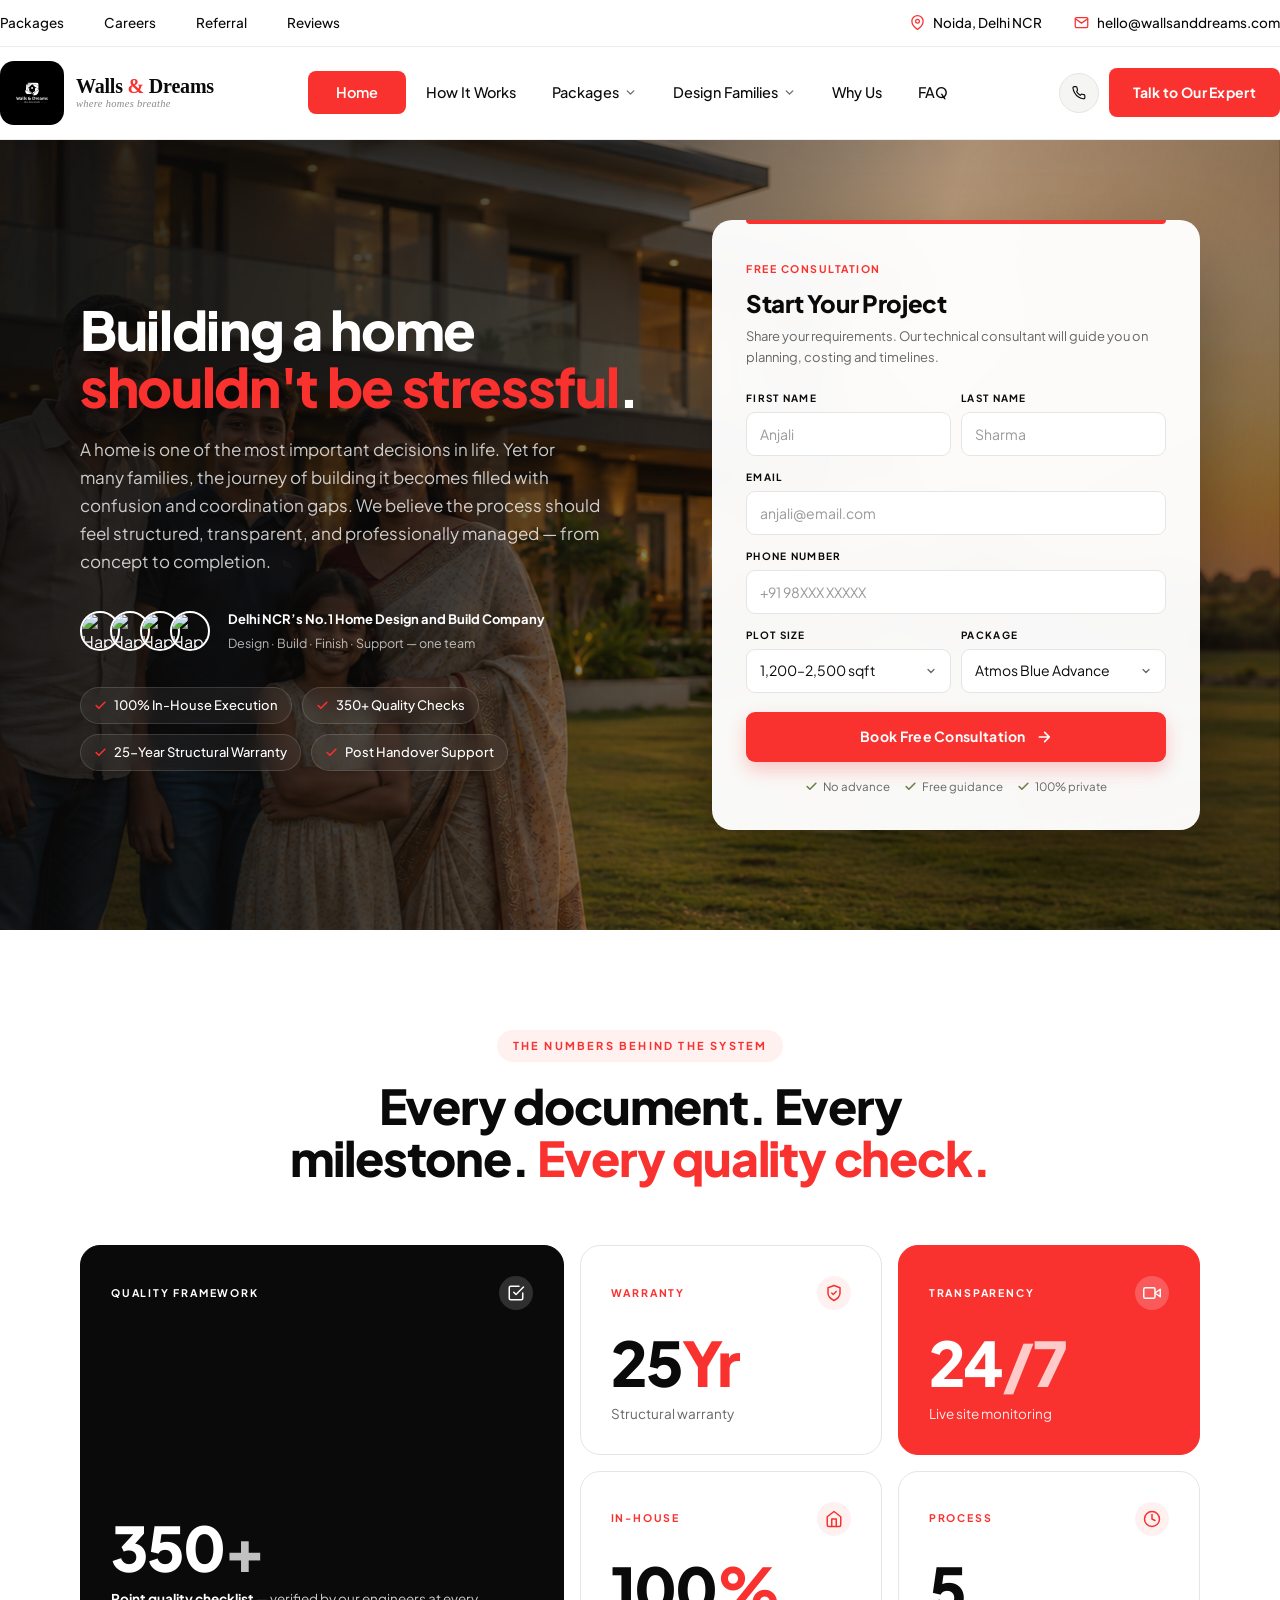
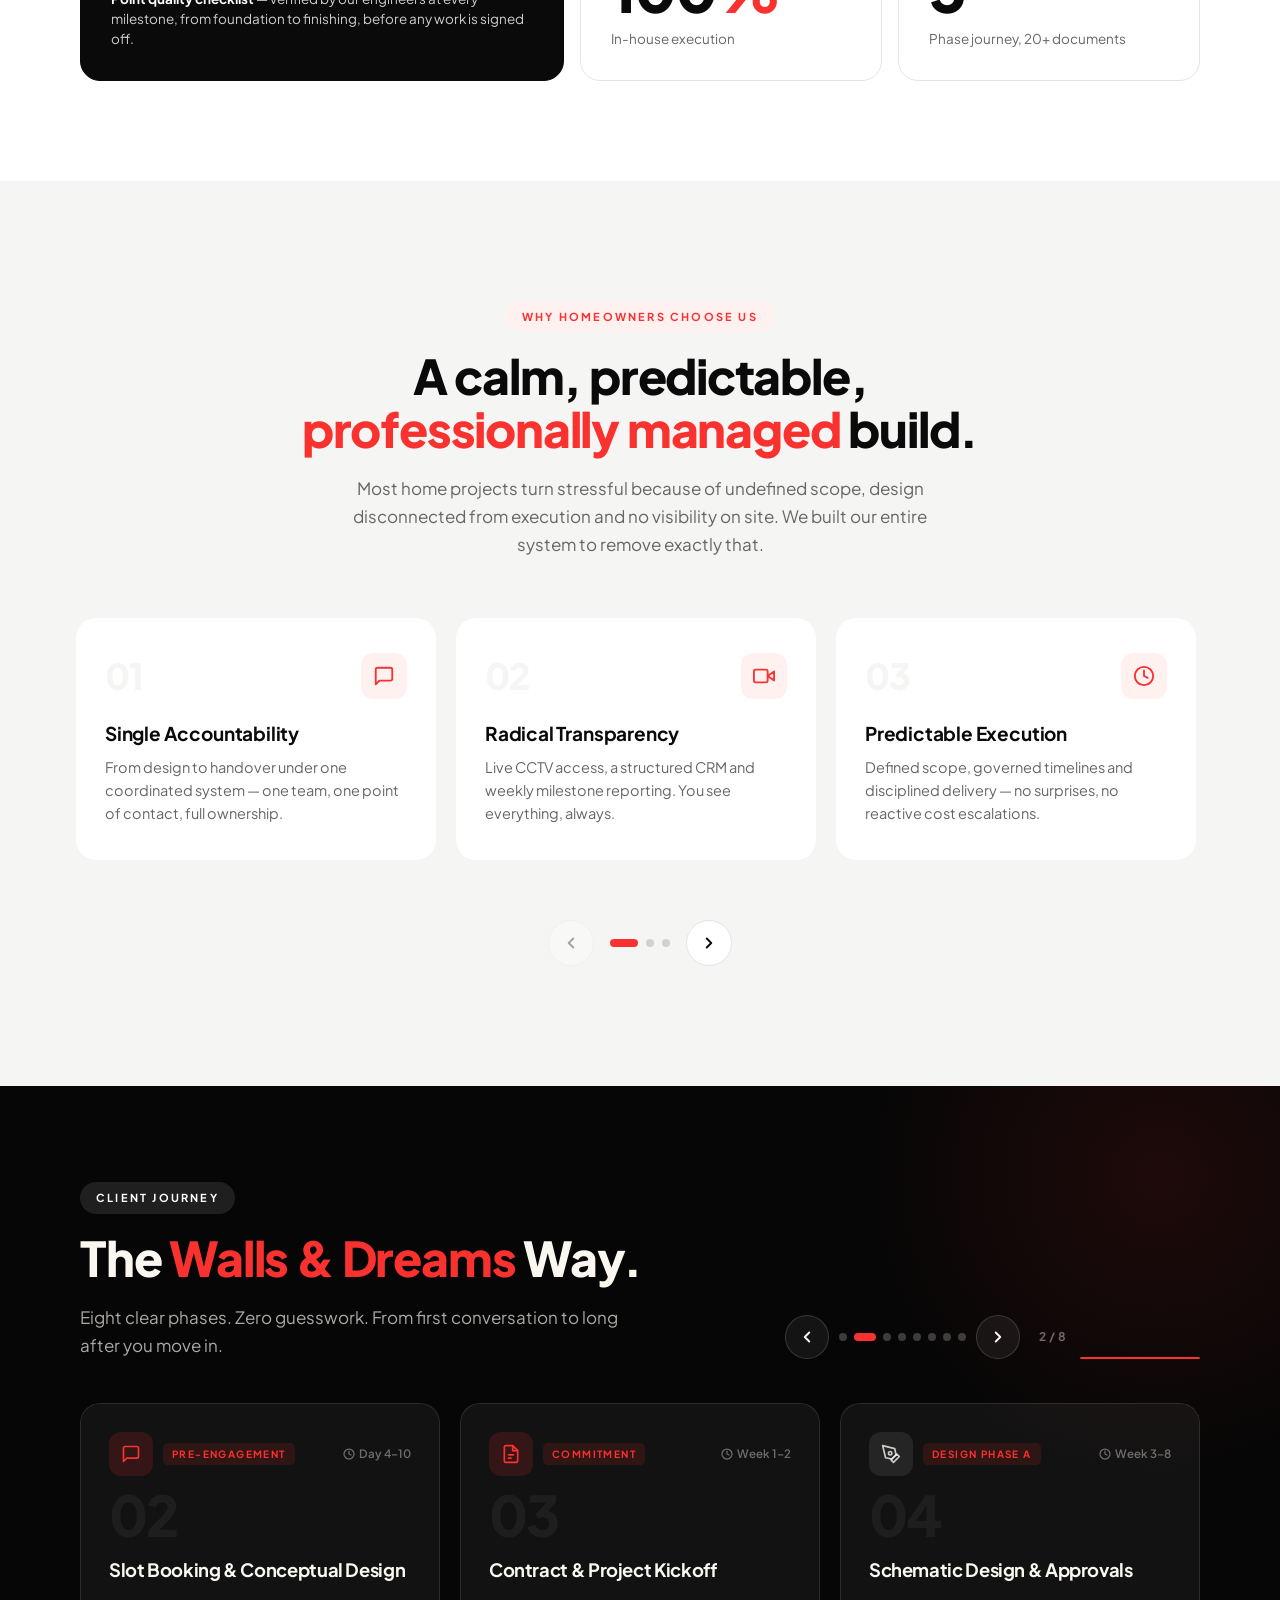
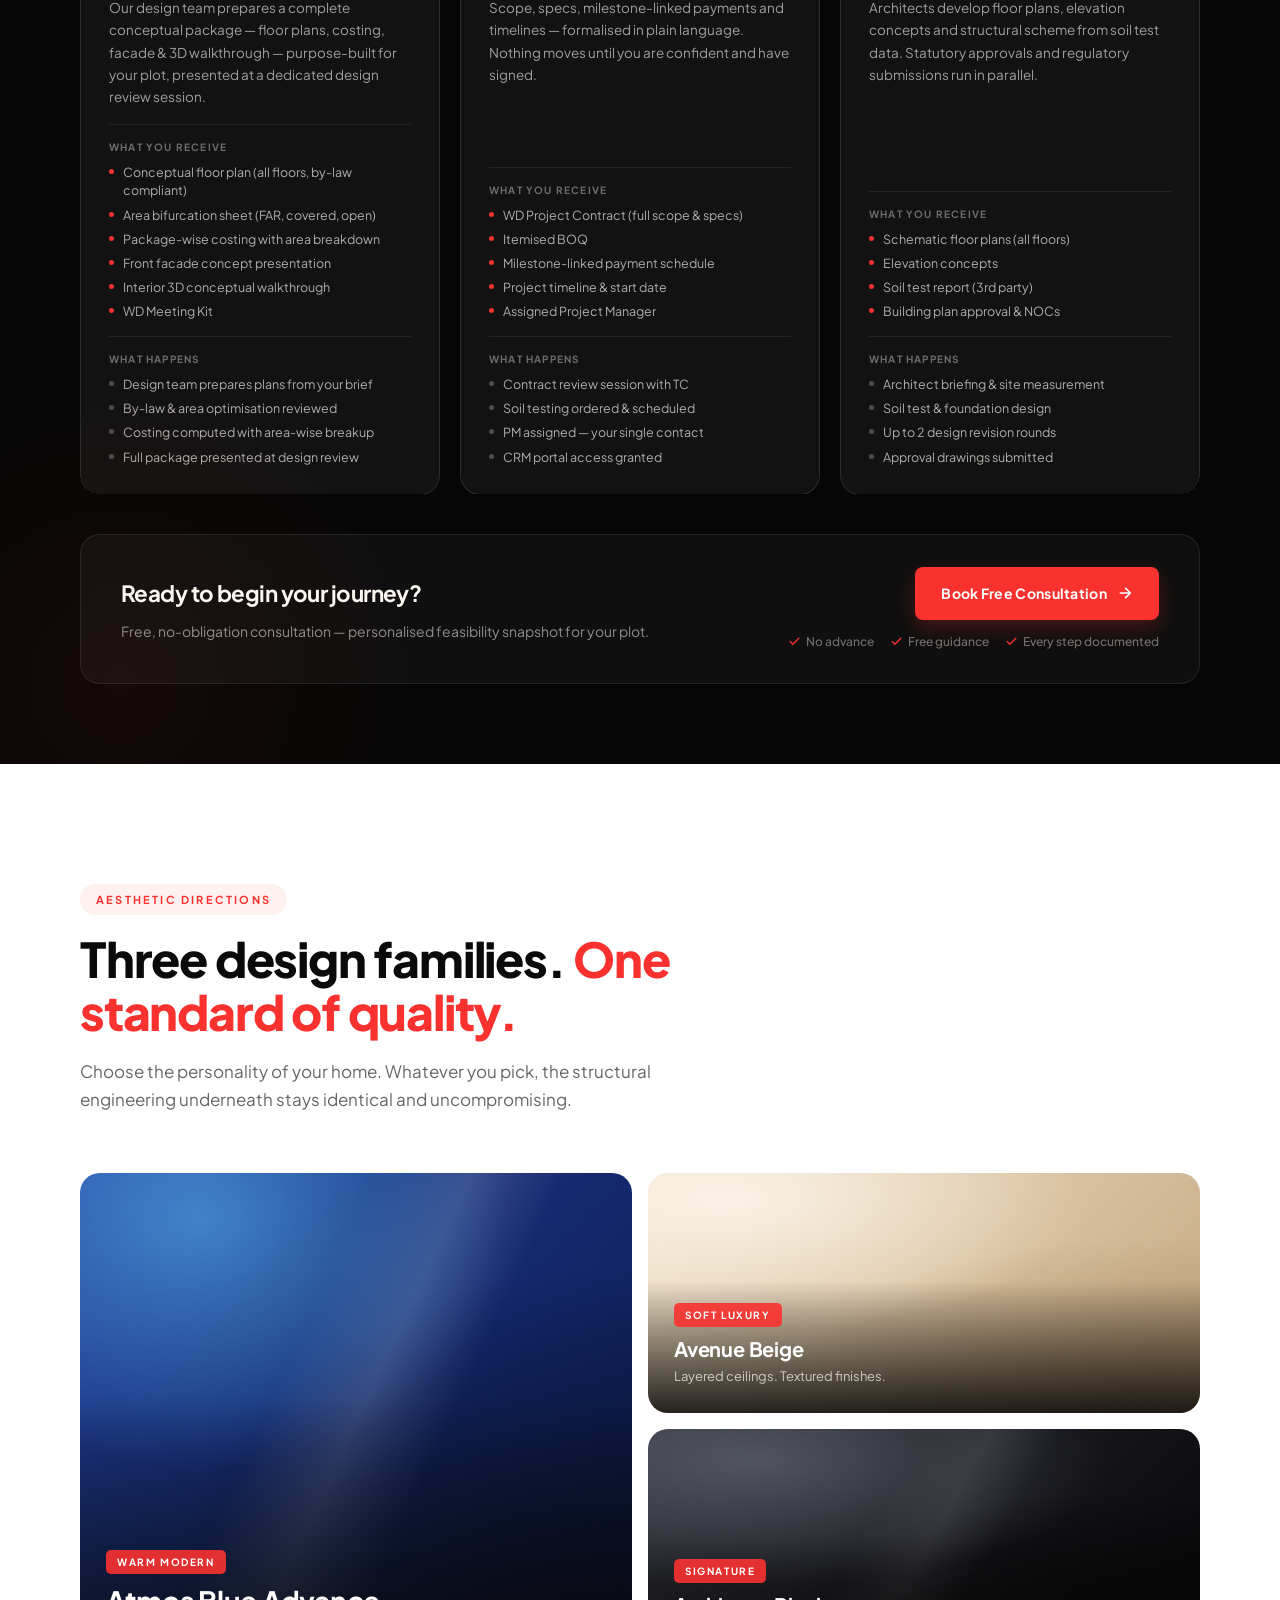
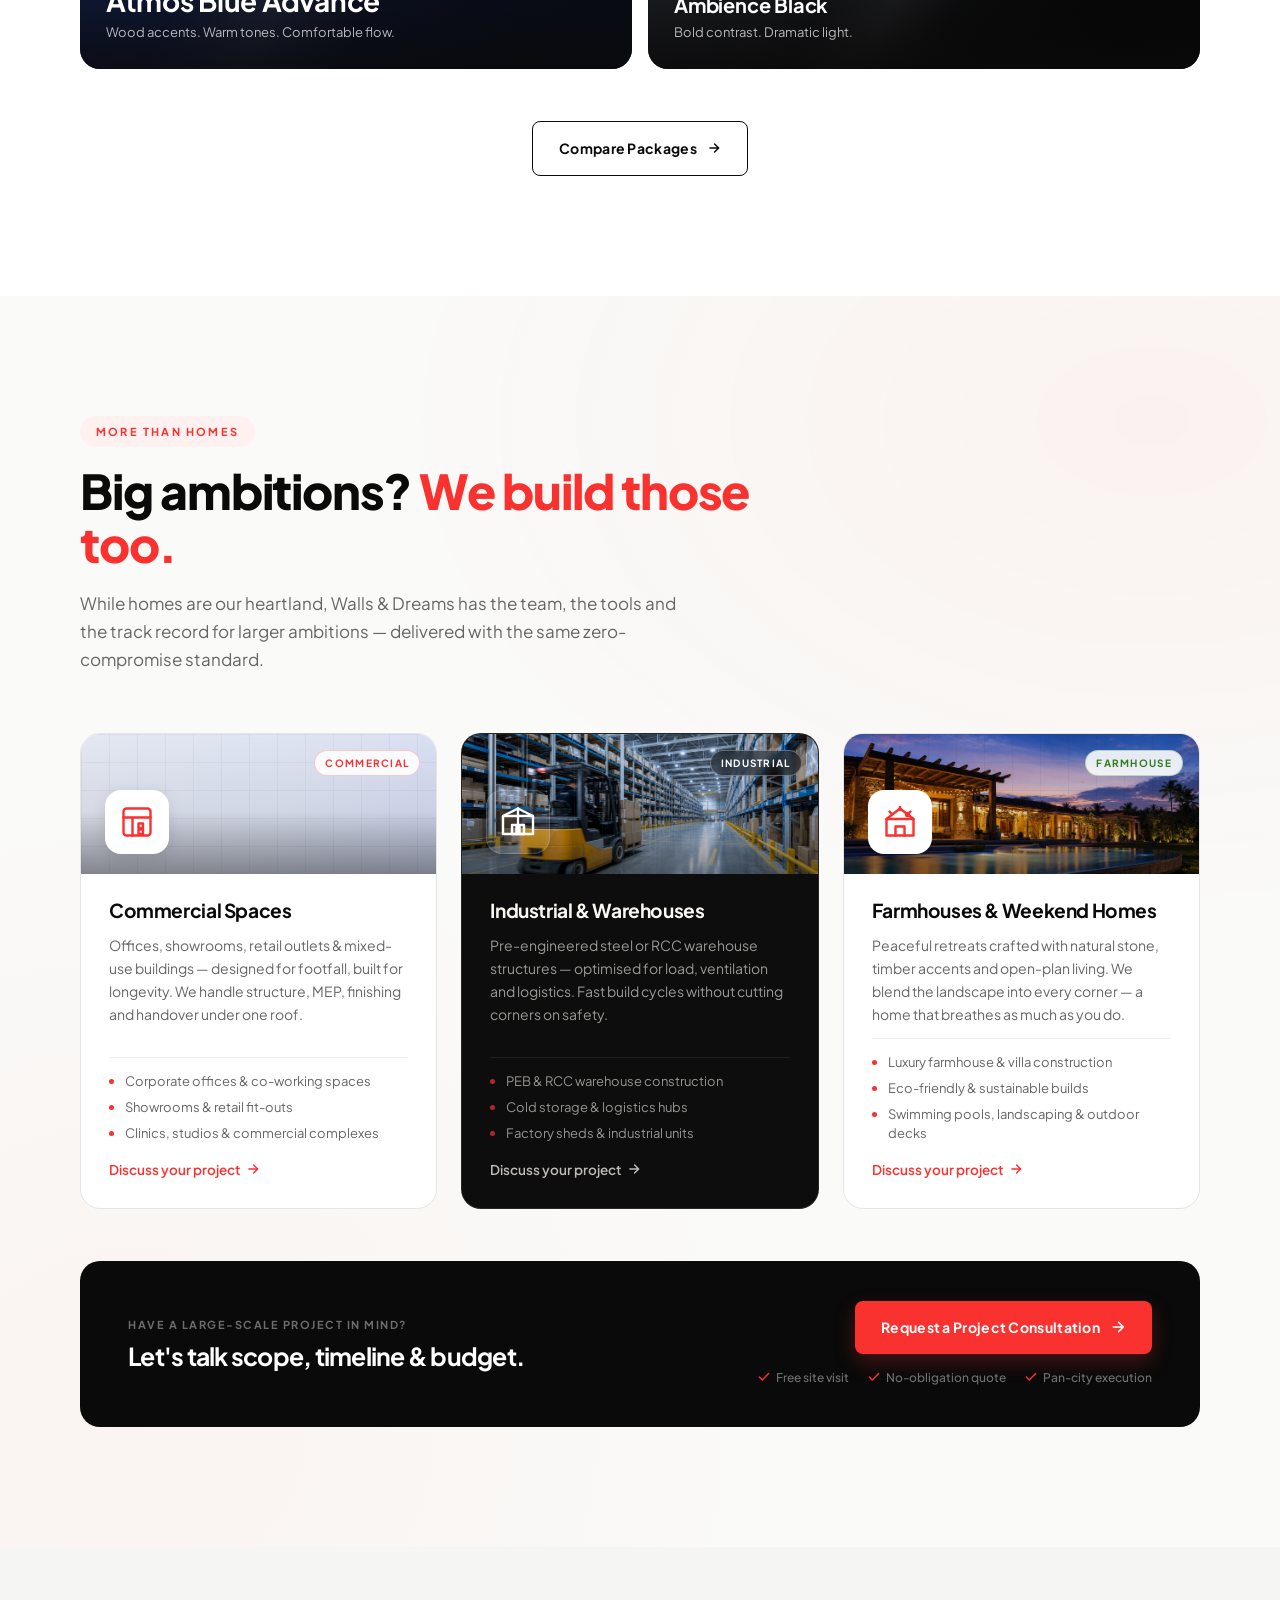
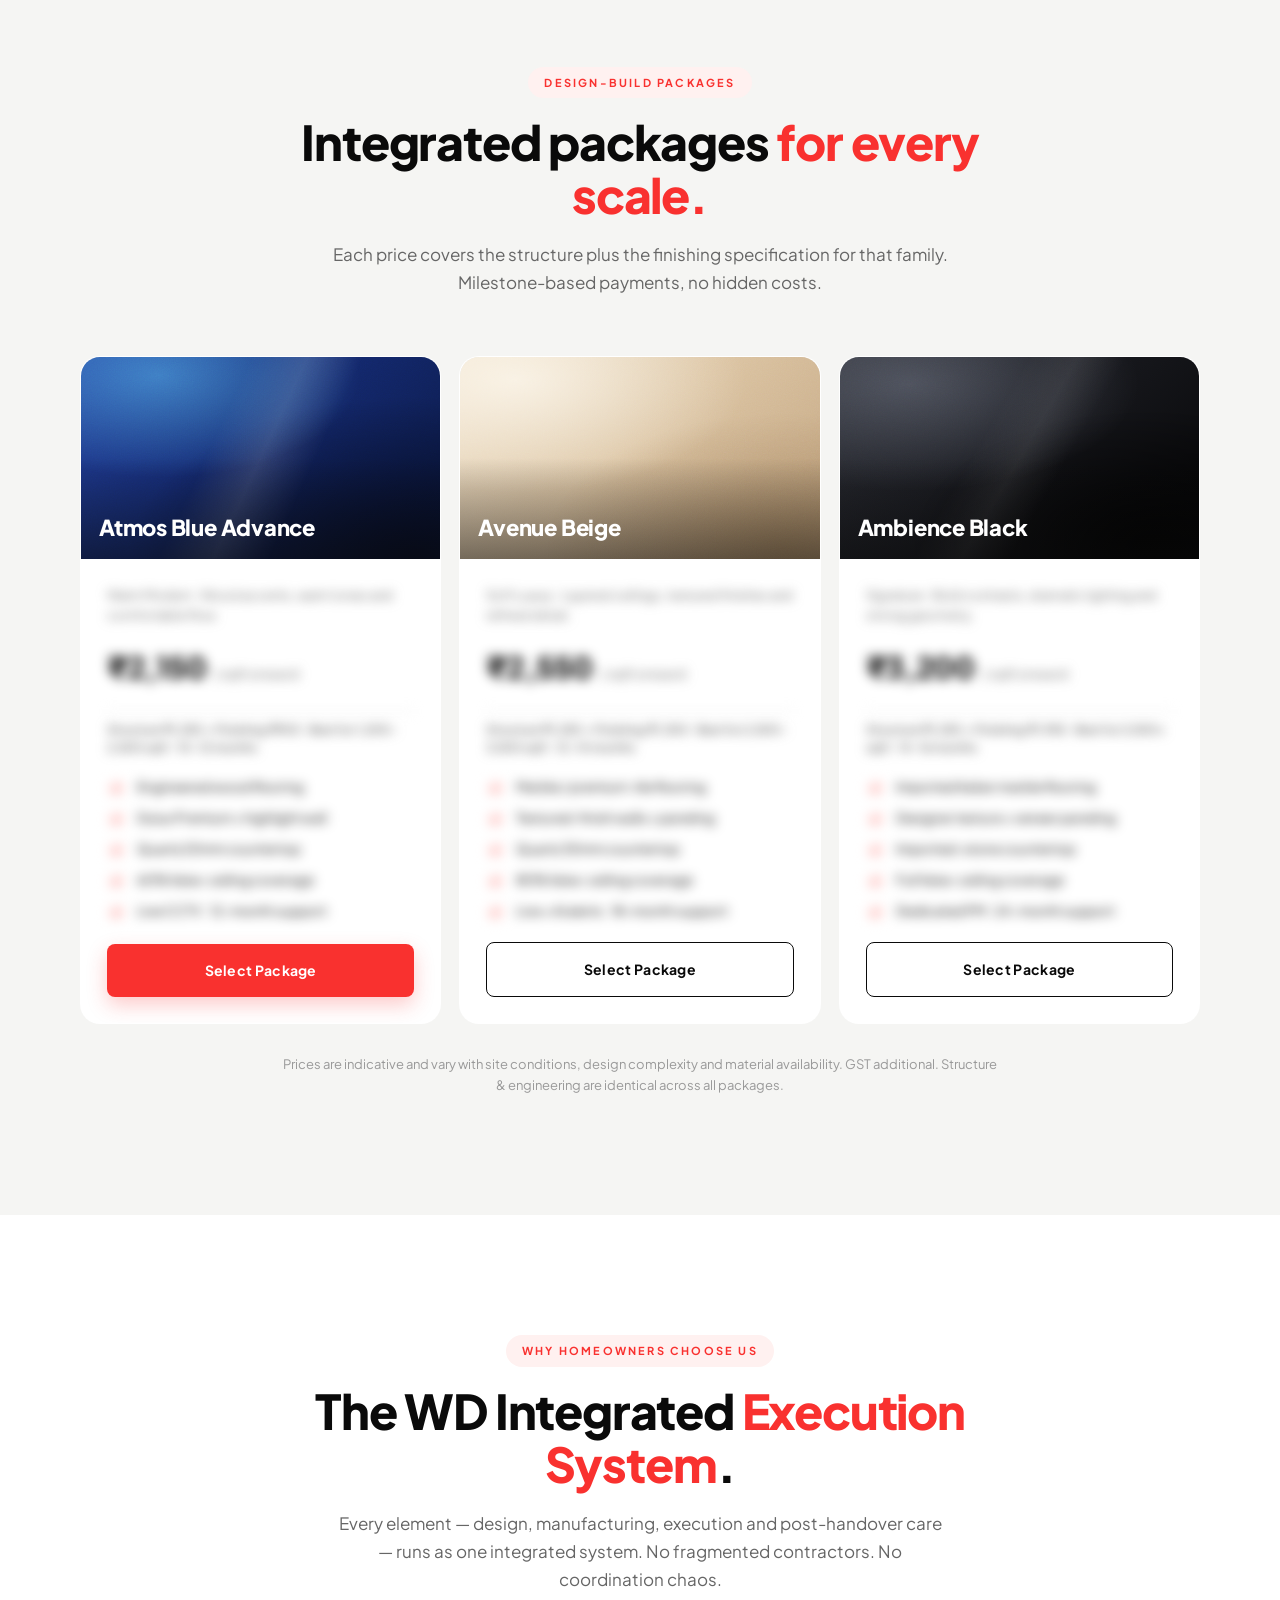
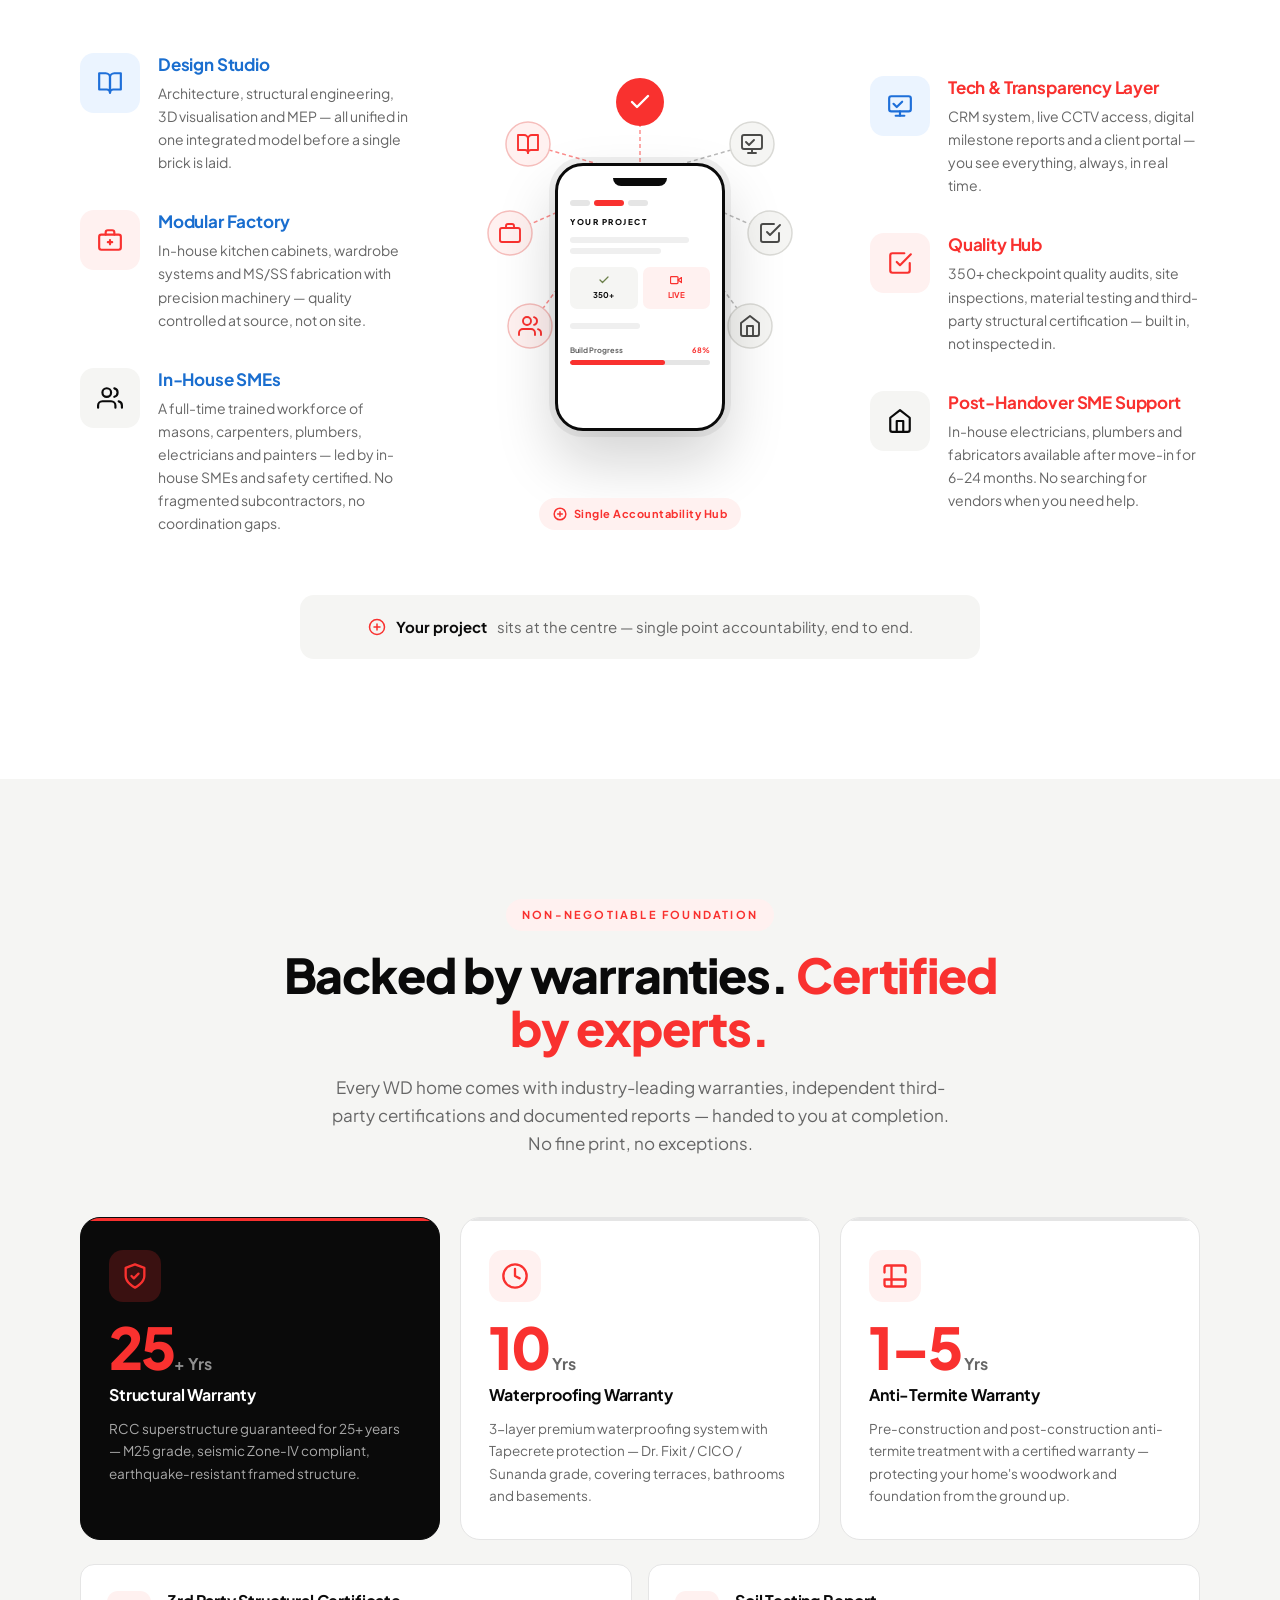
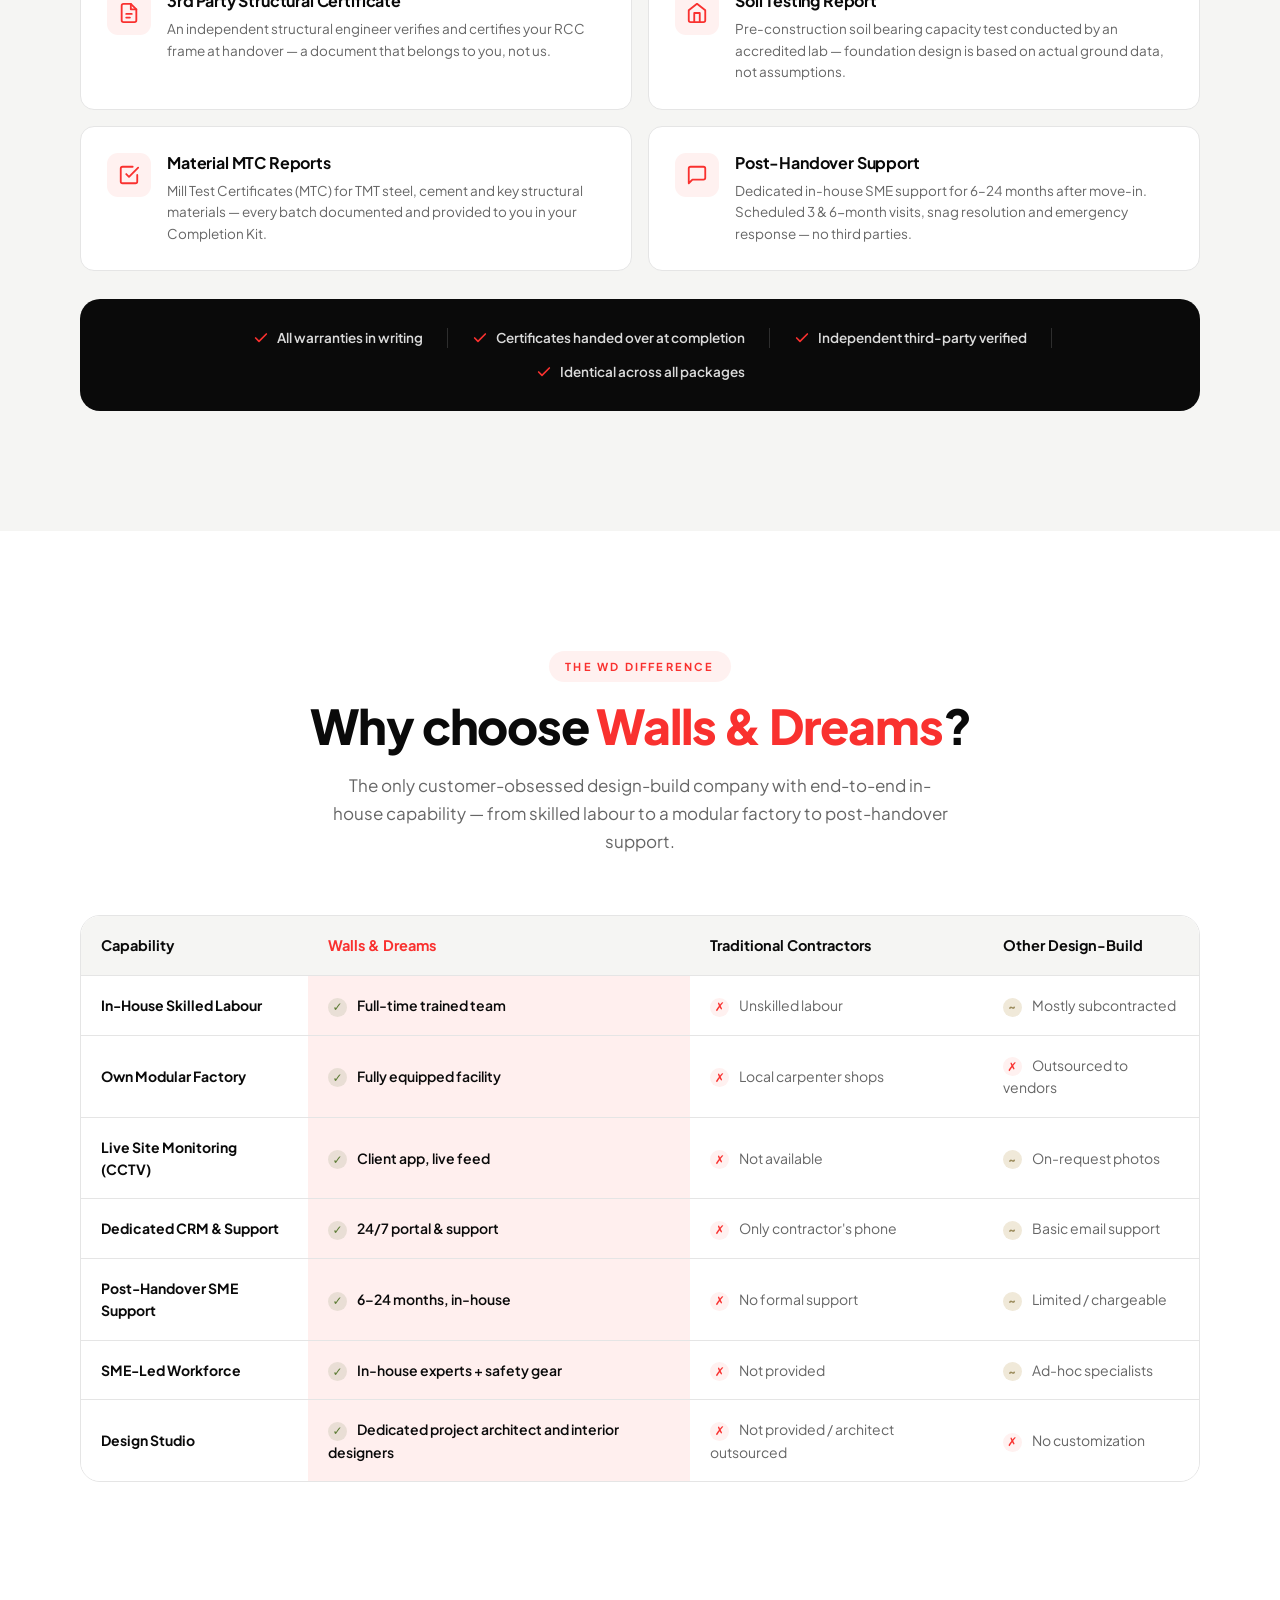
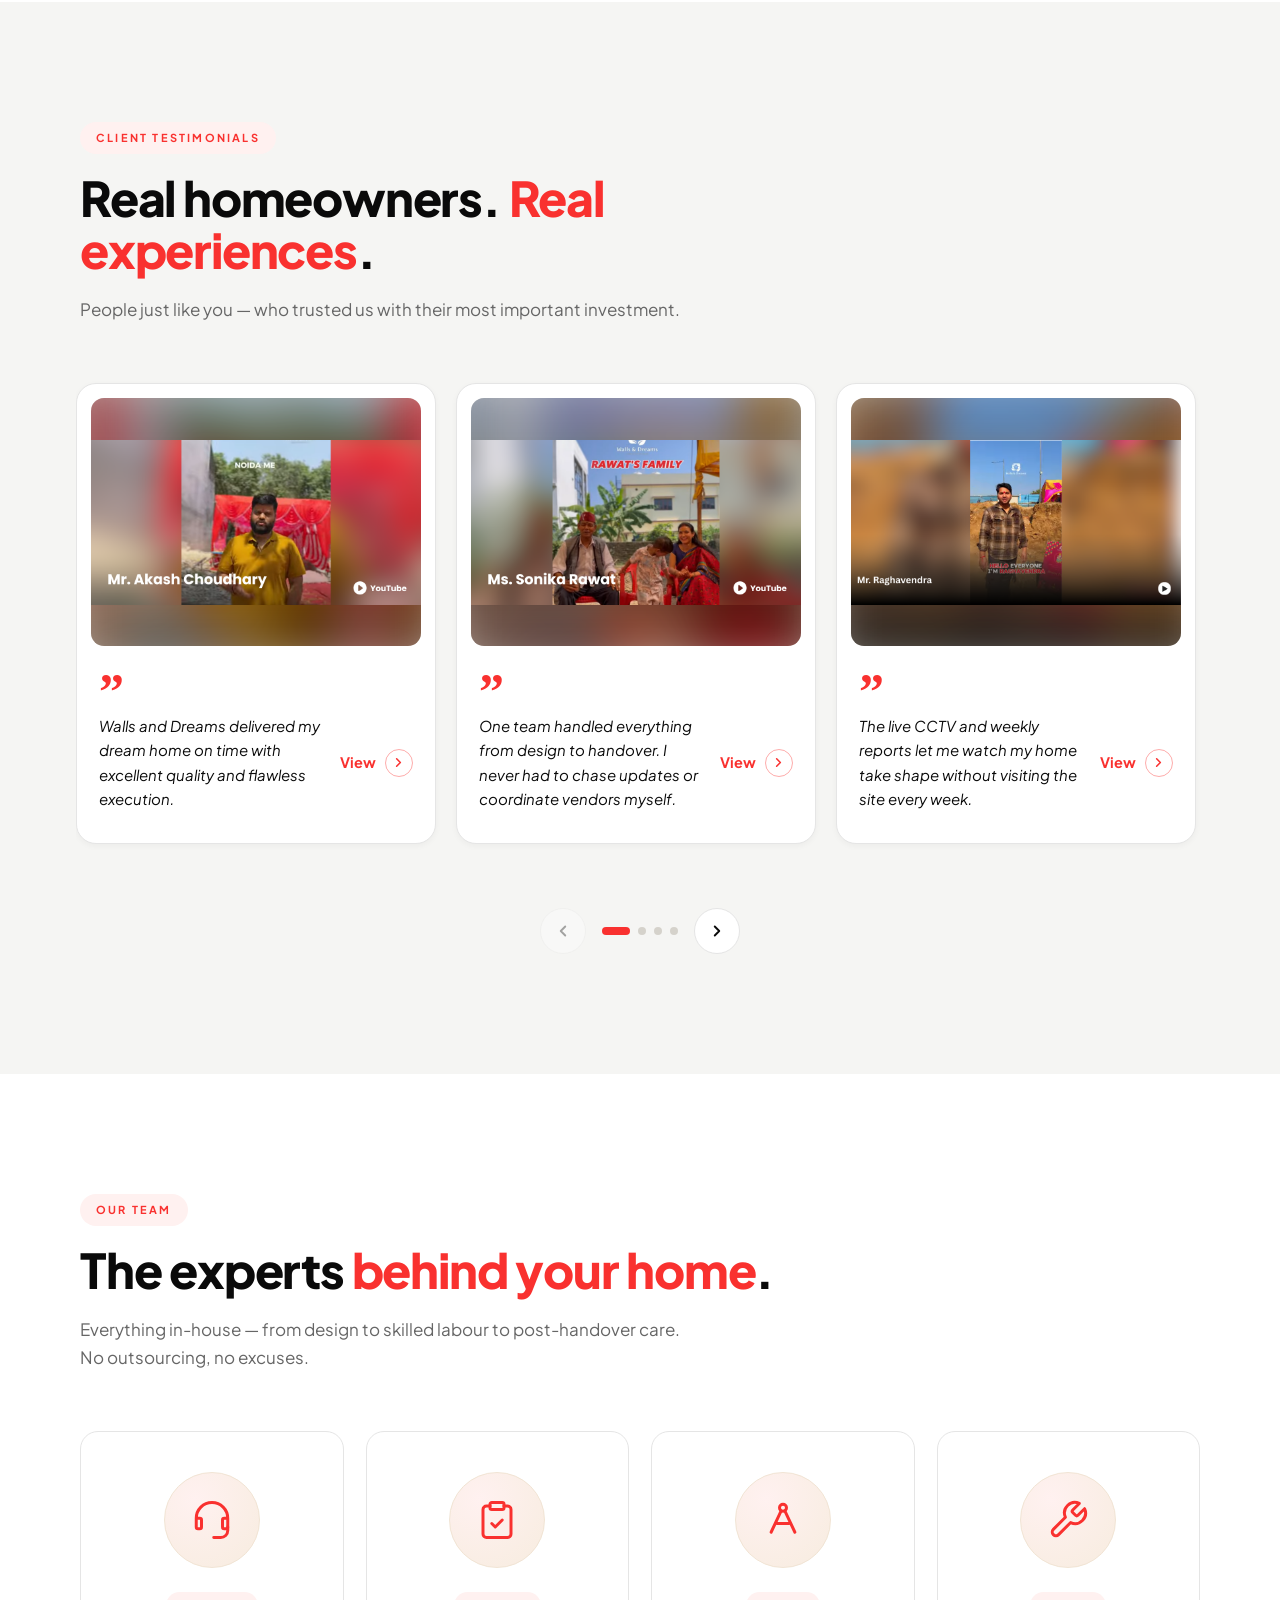
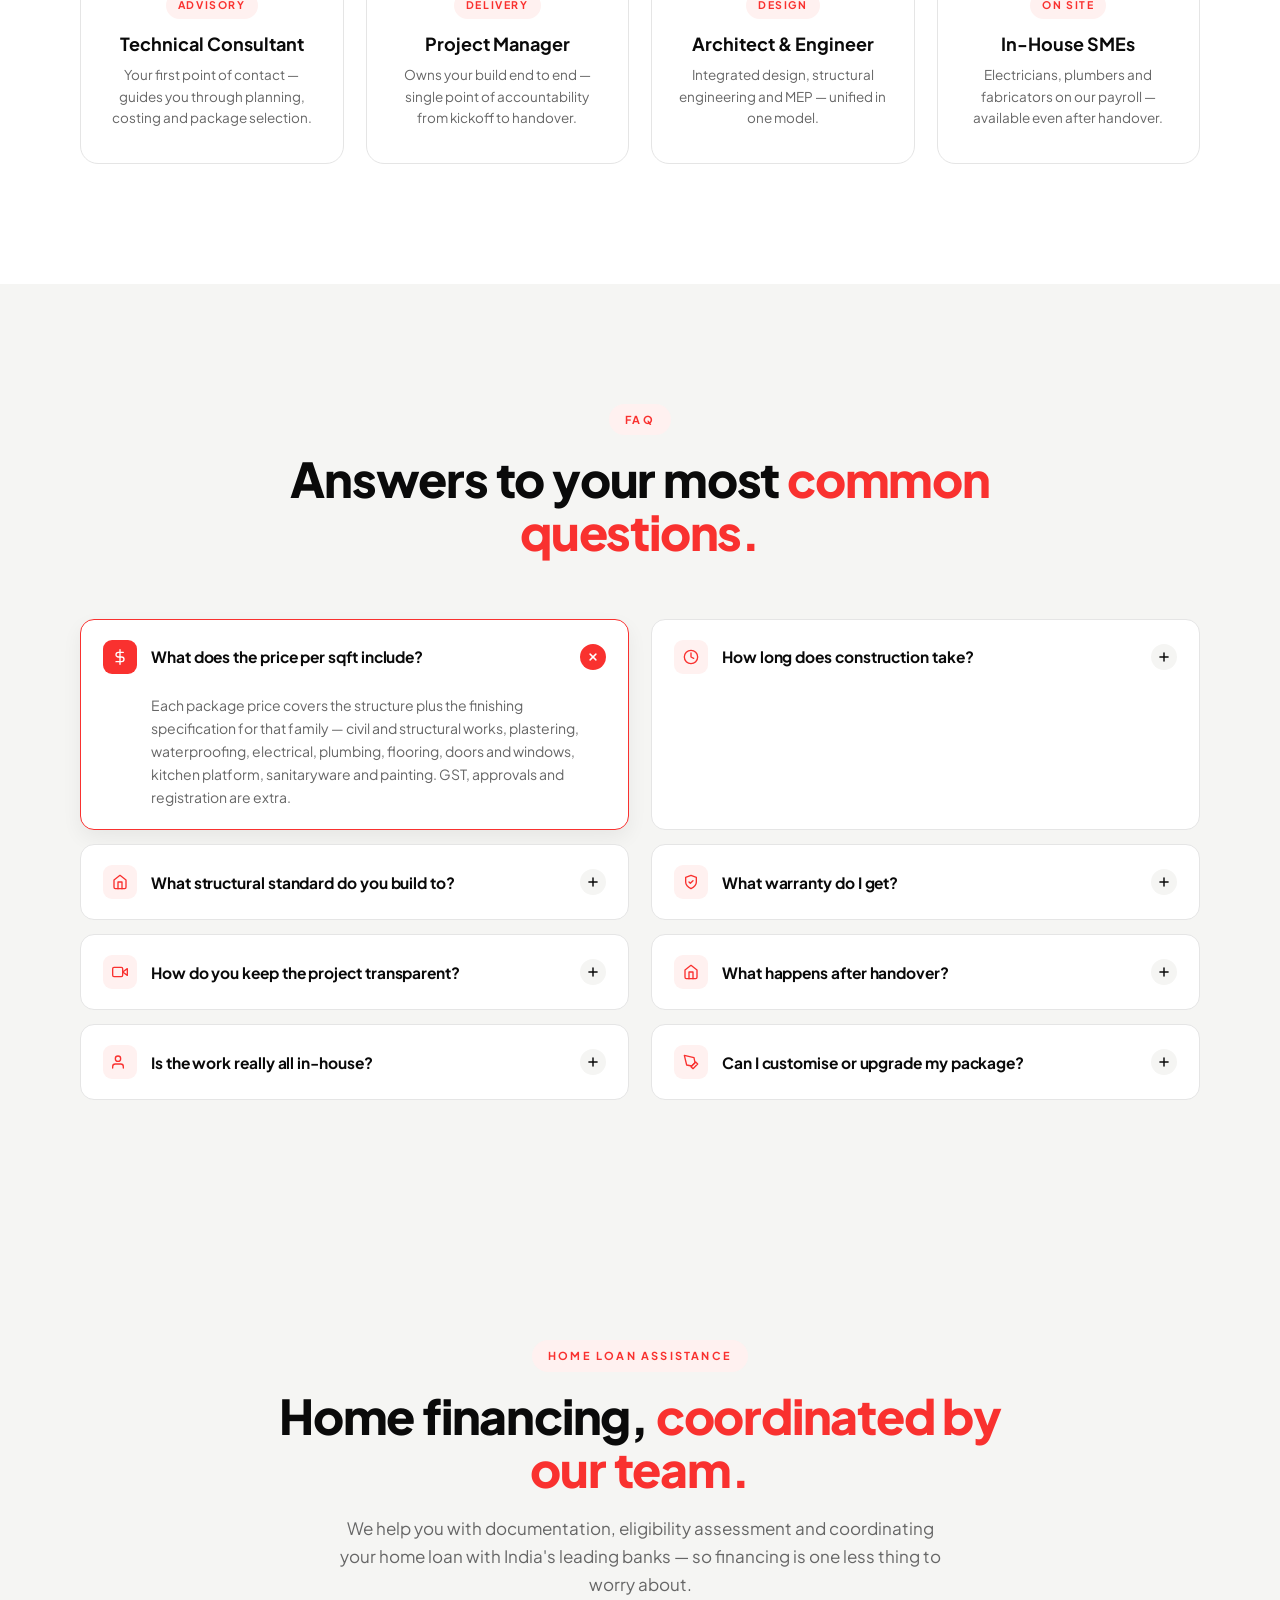
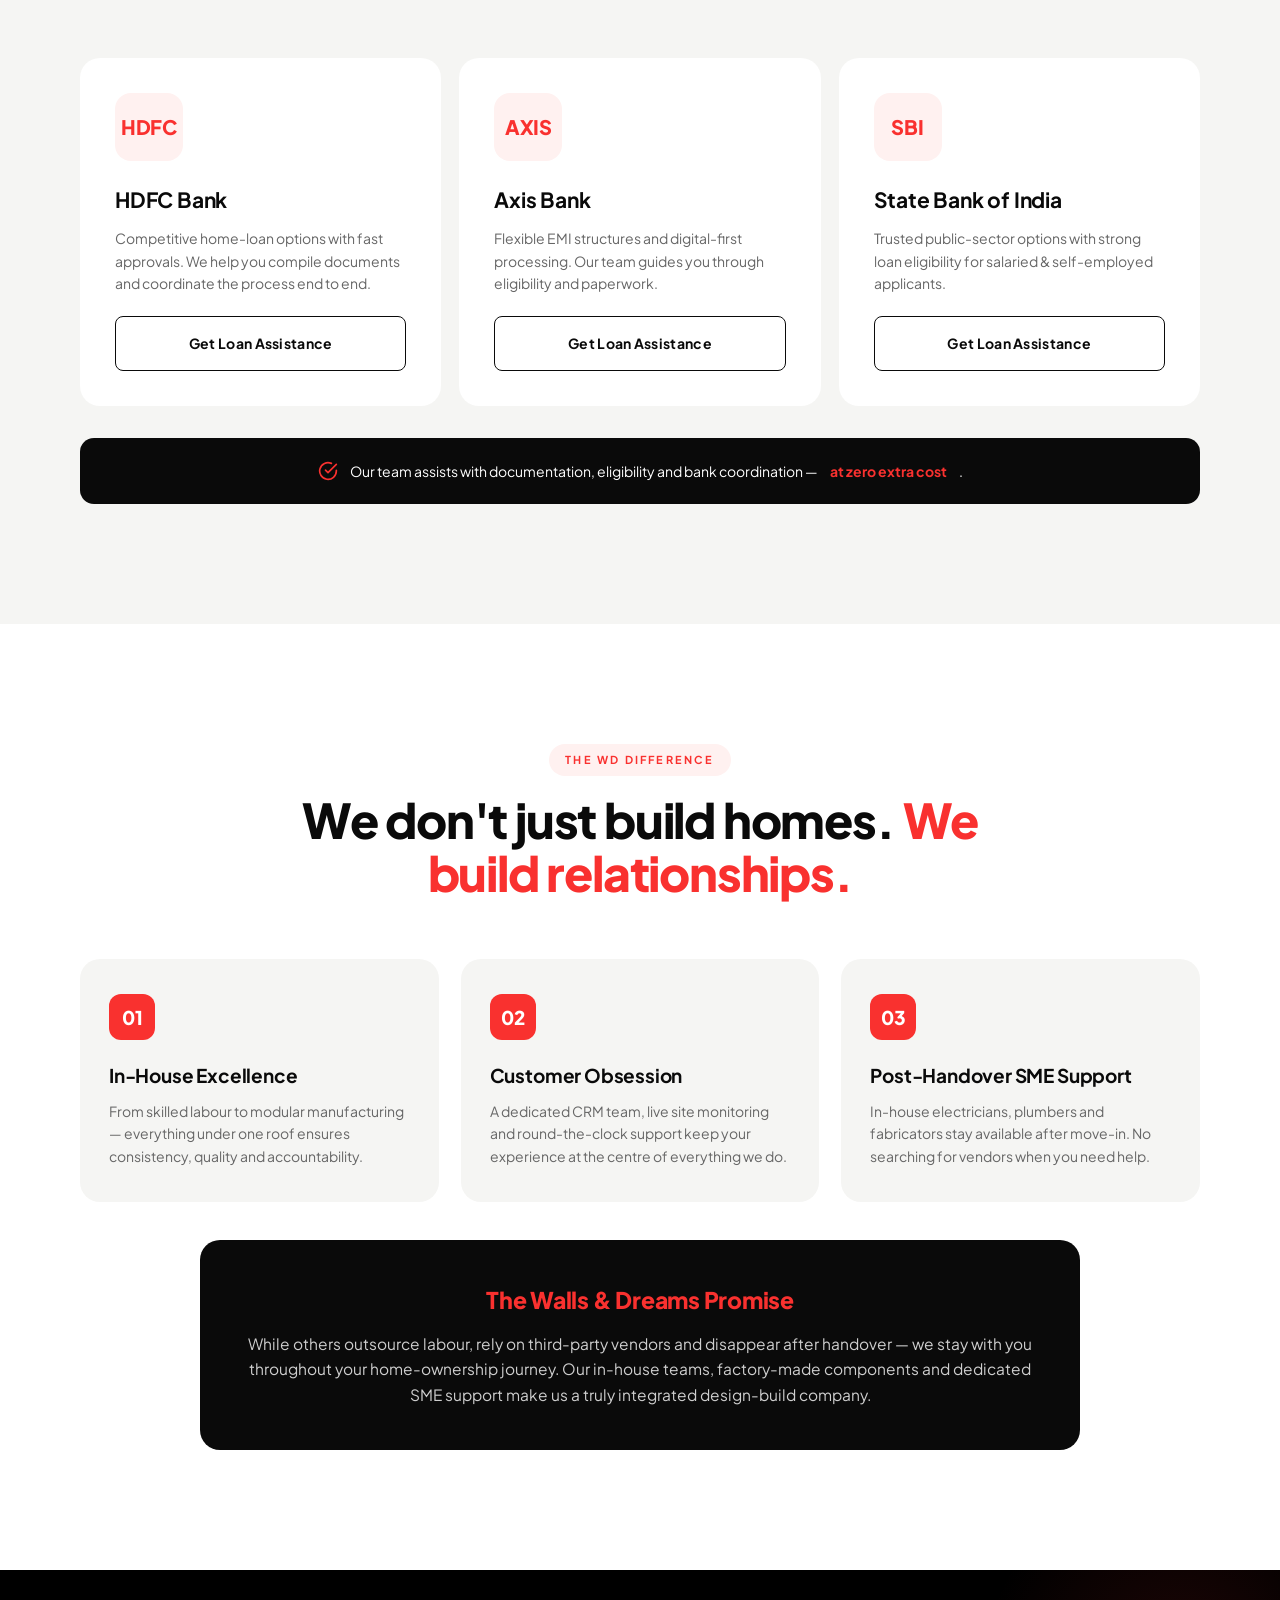
==== index.html @ c5ab519e "Hero caption: End-to-End In-House -> Delhi NCR's No.1 Home Design and Build Company Co-Authored-By: " ====
<!DOCTYPE html>
<html lang="en">
<head>
<meta charset="UTF-8">
<meta name="viewport" content="width=device-width, initial-scale=1.0">
<meta name="description" content="Walls & Dreams Private Limited — customer-obsessed design-build home construction. 100% in-house team, 350+ quality checks, live CCTV transparency, 10-year structural warranty. WD Design-Build Collection 2026.">
<title>Walls & Dreams — Design-Build Homes | Build With Clarity. Build With Control.</title>
<link rel="preconnect" href="https://fonts.googleapis.com">
<link rel="preconnect" href="https://fonts.gstatic.com" crossorigin>
<link href="https://fonts.googleapis.com/css2?family=Plus+Jakarta+Sans:ital,wght@0,300;0,400;0,500;0,600;0,700;0,800;1,400&display=swap" rel="stylesheet">
<link rel="stylesheet" href="css/style.css">
</head>
<body>

<!-- ============================================
     HEADER
============================================ -->
<header class="header" id="top">
  <div class="utility-bar">
    <div class="container utility-inner">
      <div class="utility-left">
        <a href="#packages">Packages</a>
        <a href="#">Careers</a>
        <a href="#">Referral</a>
        <a href="#reviews">Reviews</a>
      </div>
      <div class="utility-right">
        <a href="#" class="utility-info">
          <svg width="15" height="15" viewBox="0 0 24 24" fill="none" stroke="currentColor" stroke-width="2" stroke-linecap="round" stroke-linejoin="round" aria-hidden="true"><path d="M21 10c0 7-9 13-9 13s-9-6-9-13a9 9 0 0 1 18 0z"/><circle cx="12" cy="10" r="3"/></svg>
          Noida, Delhi NCR
        </a>
        <a href="mailto:hello@wallsanddreams.com" class="utility-info">
          <svg width="15" height="15" viewBox="0 0 24 24" fill="none" stroke="currentColor" stroke-width="2" stroke-linecap="round" stroke-linejoin="round" aria-hidden="true"><path d="M4 4h16c1.1 0 2 .9 2 2v12c0 1.1-.9 2-2 2H4c-1.1 0-2-.9-2-2V6c0-1.1.9-2 2-2z"/><polyline points="22,6 12,13 2,6"/></svg>
          hello@wallsanddreams.com
        </a>
      </div>
    </div>
  </div>

  <div class="main-header">
    <div class="container main-header-inner">
      <a href="#top" class="logo" aria-label="Walls & Dreams home">
        <img src="images/wd-logo.png" alt="" class="logo-img logo-img--header" aria-hidden="true">
        <span class="logo-wordmark">
          <span class="logo-wordmark-main">Walls <span class="logo-amp">&amp;</span> Dreams</span>
          <span class="logo-wordmark-sub">where homes breathe</span>
        </span>
      </a>
      <nav class="nav" aria-label="Primary">
        <a class="nav-link active" href="#top" aria-current="page">Home</a>
        <a class="nav-link" href="#process">How It Works</a>
        <a class="nav-link" href="#packages">Packages
          <svg width="13" height="13" viewBox="0 0 24 24" fill="none" stroke="currentColor" stroke-width="2.5" stroke-linecap="round" stroke-linejoin="round"><polyline points="6 9 12 15 18 9"/></svg>
        </a>
        <a class="nav-link" href="#work">Design Families
          <svg width="13" height="13" viewBox="0 0 24 24" fill="none" stroke="currentColor" stroke-width="2.5" stroke-linecap="round" stroke-linejoin="round"><polyline points="6 9 12 15 18 9"/></svg>
        </a>
        <a class="nav-link" href="#why">Why Us</a>
        <a class="nav-link" href="#faq">FAQ</a>
      </nav>
      <div class="header-actions">
        <a href="tel:+919876543210" class="btn-call">
          <svg width="14" height="14" viewBox="0 0 24 24" fill="none" stroke="currentColor" stroke-width="2" stroke-linecap="round" stroke-linejoin="round"><path d="M22 16.92v3a2 2 0 0 1-2.18 2 19.79 19.79 0 0 1-8.63-3.07A19.5 19.5 0 0 1 4.69 12 19.79 19.79 0 0 1 1.62 3.38 2 2 0 0 1 3.6 1.21h3a2 2 0 0 1 2 1.72c.127.96.361 1.903.7 2.81a2 2 0 0 1-.45 2.11L8.09 9.91a16 16 0 0 0 6 6l1.27-1.27a2 2 0 0 1 2.11-.45c.907.339 1.85.573 2.81.7A2 2 0 0 1 22 16.92z"/></svg>
        </a>
        <a href="#hero-form" class="btn btn-talk">Talk to Our Expert</a>
      </div>
      <button class="hamburger" aria-label="Toggle menu" aria-expanded="false">
        <span></span><span></span><span></span>
      </button>
    </div>
  </div>
</header>

<!-- ============================================
     HERO
============================================ -->
<section class="hero" id="hero">
  <div class="hero-bg" id="hero-bg">
    <div class="hero-slide is-active" style="background-image:url('images/hero-slides/hero-slide-1.png')"></div>
    <div class="hero-slide" style="background-image:url('images/hero-slides/hero-slide-2.png')"></div>
  </div>
  <div class="container hero-inner">
    <div class="hero-left">
      <h1 class="hero-title">Building a home <em>shouldn't be stressful</em>.</h1>
      <p class="hero-sub">A home is one of the most important decisions in life. Yet for many families, the journey of building it becomes filled with confusion and coordination gaps. We believe the process should feel structured, transparent, and professionally managed — from concept to completion.</p>

      <div class="hero-trust">
        <div class="hero-avatars">
          <img src="https://images.unsplash.com/photo-1494790108377-be9c29b29330?w=120&h=120&fit=crop&crop=face" alt="Happy homeowner">
          <img src="https://images.unsplash.com/photo-1507003211169-0a1dd7228f2d?w=120&h=120&fit=crop&crop=face" alt="Happy homeowner">
          <img src="https://images.unsplash.com/photo-1438761681033-6461ffad8d80?w=120&h=120&fit=crop&crop=face" alt="Happy homeowner">
          <img src="https://images.unsplash.com/photo-1500648767791-00dcc994a43e?w=120&h=120&fit=crop&crop=face" alt="Happy homeowner">
        </div>
        <div class="hero-trust-info">
          <div class="hero-trust-score">Delhi NCR’s No.1 Home Design and Build Company</div>
          <div class="hero-trust-text">Design · Build · Finish · Support — one team</div>
        </div>
      </div>

      <div class="hero-features">
        <span class="hero-feat">
          <svg width="13" height="13" viewBox="0 0 24 24" fill="none" stroke="currentColor" stroke-width="3" stroke-linecap="round" stroke-linejoin="round"><polyline points="20 6 9 17 4 12"/></svg>
          100% In-House Execution
        </span>
        <span class="hero-feat">
          <svg width="13" height="13" viewBox="0 0 24 24" fill="none" stroke="currentColor" stroke-width="3" stroke-linecap="round" stroke-linejoin="round"><polyline points="20 6 9 17 4 12"/></svg>
          350+ Quality Checks
        </span>
        <span class="hero-feat">
          <svg width="13" height="13" viewBox="0 0 24 24" fill="none" stroke="currentColor" stroke-width="3" stroke-linecap="round" stroke-linejoin="round"><polyline points="20 6 9 17 4 12"/></svg>
          25-Year Structural Warranty
        </span>
        <span class="hero-feat">
          <svg width="13" height="13" viewBox="0 0 24 24" fill="none" stroke="currentColor" stroke-width="3" stroke-linecap="round" stroke-linejoin="round"><polyline points="20 6 9 17 4 12"/></svg>
          Post Handover Support
        </span>
      </div>
    </div>

    <form class="hero-form" id="hero-form" onsubmit="event.preventDefault();handleFormSubmit(this);">
      <span class="hf-tag">Free Consultation</span>
      <h2 class="hf-title">Start Your Project</h2>
      <p class="hf-sub">Share your requirements. Our technical consultant will guide you on planning, costing and timelines.</p>

      <div class="hf-fields">
        <div class="hf-row">
          <div class="hf-field">
            <label class="hf-label" for="h-fn">First Name</label>
            <input class="hf-input" id="h-fn" name="first_name" type="text" placeholder="Anjali" required>
          </div>
          <div class="hf-field">
            <label class="hf-label" for="h-ln">Last Name</label>
            <input class="hf-input" id="h-ln" name="last_name" type="text" placeholder="Sharma" required>
          </div>
        </div>
        <div class="hf-field">
          <label class="hf-label" for="h-em">Email</label>
          <input class="hf-input" id="h-em" name="email" type="email" placeholder="anjali@email.com" required>
        </div>
        <div class="hf-field">
          <label class="hf-label" for="h-ph">Phone Number</label>
          <input class="hf-input" id="h-ph" name="phone" type="tel" placeholder="+91 98XXX XXXXX" required>
        </div>
        <div class="hf-row">
          <div class="hf-field">
            <label class="hf-label" for="h-plot">Plot Size</label>
            <select class="hf-select" id="h-plot" name="plot_size">
              <option selected>1,200–2,500 sqft</option>
              <option>2,500–3,500 sqft</option>
              <option>3,500+ sqft</option>
            </select>
          </div>
          <div class="hf-field">
            <label class="hf-label" for="h-pkg">Package</label>
            <select class="hf-select" id="h-pkg" name="package">
              <option selected>Atmos Blue Advance</option>
              <option>Avenue Beige</option>
              <option>Ambience Black</option>
            </select>
          </div>
        </div>
        <button type="submit" class="hf-submit">Book Free Consultation
          <svg width="16" height="16" viewBox="0 0 24 24" fill="none" stroke="currentColor" stroke-width="2.5" stroke-linecap="round" stroke-linejoin="round"><path d="M5 12h14M13 5l7 7-7 7"/></svg>
        </button>
      </div>
      <div class="hf-foot">
        <span><svg width="13" height="13" viewBox="0 0 24 24" fill="none" stroke="currentColor" stroke-width="3" stroke-linecap="round" stroke-linejoin="round"><polyline points="20 6 9 17 4 12"/></svg>No advance</span>
        <span><svg width="13" height="13" viewBox="0 0 24 24" fill="none" stroke="currentColor" stroke-width="3" stroke-linecap="round" stroke-linejoin="round"><polyline points="20 6 9 17 4 12"/></svg>Free guidance</span>
        <span><svg width="13" height="13" viewBox="0 0 24 24" fill="none" stroke="currentColor" stroke-width="3" stroke-linecap="round" stroke-linejoin="round"><polyline points="20 6 9 17 4 12"/></svg>100% private</span>
      </div>
    </form>
  </div>
</section>

<!-- ============================================
     STATS BENTO
============================================ -->
<section class="stats">
  <div class="container">
    <header class="section-head center">
      <span class="eyebrow">The numbers behind the system</span>
      <h2 class="section-title">Every document. Every milestone. <em>Every quality check.</em></h2>
    </header>

    <div class="stats-carousel" data-carousel data-carousel-mobile>
      <div class="stats-bento" data-carousel-track>
        <div class="stat-tile featured" data-animate>
          <div class="stat-tile-top">
            <span class="stat-tile-label">Quality Framework</span>
            <div class="stat-tile-icon">
              <svg width="18" height="18" viewBox="0 0 24 24" fill="none" stroke="currentColor" stroke-width="2" stroke-linecap="round" stroke-linejoin="round"><path d="M9 11l3 3L22 4"/><path d="M21 12v7a2 2 0 0 1-2 2H5a2 2 0 0 1-2-2V5a2 2 0 0 1 2-2h11"/></svg>
            </div>
          </div>
          <div>
            <div class="stat-tile-num">350<em>+</em></div>
            <p class="stat-tile-desc"><strong>Point quality checklist</strong> — verified by our engineers at every milestone, from foundation to finishing, before any work is signed off.</p>
          </div>
        </div>

        <div class="stat-tile" data-animate>
          <div class="stat-tile-top">
            <span class="stat-tile-label">Warranty</span>
            <div class="stat-tile-icon">
              <svg width="18" height="18" viewBox="0 0 24 24" fill="none" stroke="currentColor" stroke-width="2" stroke-linecap="round" stroke-linejoin="round"><path d="M12 22s8-4 8-10V5l-8-3-8 3v7c0 6 8 10 8 10z"/><path d="M9 12l2 2 4-4"/></svg>
            </div>
          </div>
          <div>
            <div class="stat-tile-num">25<em>Yr</em></div>
            <p class="stat-tile-desc">Structural warranty</p>
          </div>
        </div>

        <div class="stat-tile tile-red" data-animate>
          <div class="stat-tile-top">
            <span class="stat-tile-label">Transparency</span>
            <div class="stat-tile-icon">
              <svg width="18" height="18" viewBox="0 0 24 24" fill="none" stroke="currentColor" stroke-width="2" stroke-linecap="round" stroke-linejoin="round"><path d="M23 7l-7 5 7 5V7z"/><rect x="1" y="5" width="15" height="14" rx="2" ry="2"/></svg>
            </div>
          </div>
          <div>
            <div class="stat-tile-num">24<em>/7</em></div>
            <p class="stat-tile-desc">Live site monitoring</p>
          </div>
        </div>

        <div class="stat-tile" data-animate>
          <div class="stat-tile-top">
            <span class="stat-tile-label">In-House</span>
            <div class="stat-tile-icon">
              <svg width="18" height="18" viewBox="0 0 24 24" fill="none" stroke="currentColor" stroke-width="2" stroke-linecap="round" stroke-linejoin="round"><path d="M3 9l9-7 9 7v11a2 2 0 0 1-2 2H5a2 2 0 0 1-2-2z"/><polyline points="9 22 9 12 15 12 15 22"/></svg>
            </div>
          </div>
          <div>
            <div class="stat-tile-num">100<em>%</em></div>
            <p class="stat-tile-desc">In-house execution</p>
          </div>
        </div>

        <div class="stat-tile" data-animate>
          <div class="stat-tile-top">
            <span class="stat-tile-label">Process</span>
            <div class="stat-tile-icon">
              <svg width="18" height="18" viewBox="0 0 24 24" fill="none" stroke="currentColor" stroke-width="2" stroke-linecap="round" stroke-linejoin="round"><circle cx="12" cy="12" r="10"/><polyline points="12 6 12 12 16 14"/></svg>
            </div>
          </div>
          <div>
            <div class="stat-tile-num">5</div>
            <p class="stat-tile-desc">Phase journey, 20+ documents</p>
          </div>
        </div>
      </div>
      <div class="why-controls why-controls--mobile">
        <button class="why-arrow" data-carousel-prev aria-label="Previous stat">
          <svg width="18" height="18" viewBox="0 0 24 24" fill="none" stroke="currentColor" stroke-width="2.5" stroke-linecap="round" stroke-linejoin="round"><polyline points="15 18 9 12 15 6"/></svg>
        </button>
        <div class="why-dots" data-carousel-dots aria-hidden="true"></div>
        <button class="why-arrow" data-carousel-next aria-label="Next stat">
          <svg width="18" height="18" viewBox="0 0 24 24" fill="none" stroke="currentColor" stroke-width="2.5" stroke-linecap="round" stroke-linejoin="round"><polyline points="9 18 15 12 9 6"/></svg>
        </button>
      </div>
    </div>
  </div>
</section>

<!-- ============================================
     WHY US — differentiators carousel
============================================ -->
<section class="why" id="why">
  <div class="container">
    <header class="section-head center">
      <span class="eyebrow">Why homeowners choose us</span>
      <h2 class="section-title">A calm, predictable, <em>professionally managed</em> build.</h2>
      <p class="section-sub">Most home projects turn stressful because of undefined scope, design disconnected from execution and no visibility on site. We built our entire system to remove exactly that.</p>
    </header>

    <div class="why-carousel" data-carousel>
      <div class="why-track" data-carousel-track>
        <article class="why-card" data-animate>
          <div class="why-card-top">
            <span class="why-card-num">01</span>
            <div class="why-card-icon">
              <svg width="22" height="22" viewBox="0 0 24 24" fill="none" stroke="currentColor" stroke-width="2" stroke-linecap="round" stroke-linejoin="round"><path d="M21 15a2 2 0 0 1-2 2H7l-4 4V5a2 2 0 0 1 2-2h14a2 2 0 0 1 2 2z"/></svg>
            </div>
          </div>
          <h3 class="why-card-title">Single Accountability</h3>
          <p class="why-card-desc">From design to handover under one coordinated system — one team, one point of contact, full ownership.</p>
        </article>
        <article class="why-card" data-animate>
          <div class="why-card-top">
            <span class="why-card-num">02</span>
            <div class="why-card-icon">
              <svg width="22" height="22" viewBox="0 0 24 24" fill="none" stroke="currentColor" stroke-width="2" stroke-linecap="round" stroke-linejoin="round"><path d="M23 7l-7 5 7 5V7z"/><rect x="1" y="5" width="15" height="14" rx="2" ry="2"/></svg>
            </div>
          </div>
          <h3 class="why-card-title">Radical Transparency</h3>
          <p class="why-card-desc">Live CCTV access, a structured CRM and weekly milestone reporting. You see everything, always.</p>
        </article>
        <article class="why-card" data-animate>
          <div class="why-card-top">
            <span class="why-card-num">03</span>
            <div class="why-card-icon">
              <svg width="22" height="22" viewBox="0 0 24 24" fill="none" stroke="currentColor" stroke-width="2" stroke-linecap="round" stroke-linejoin="round"><circle cx="12" cy="12" r="10"/><polyline points="12 6 12 12 16 14"/></svg>
            </div>
          </div>
          <h3 class="why-card-title">Predictable Execution</h3>
          <p class="why-card-desc">Defined scope, governed timelines and disciplined delivery — no surprises, no reactive cost escalations.</p>
        </article>
        <article class="why-card" data-animate>
          <div class="why-card-top">
            <span class="why-card-num">04</span>
            <div class="why-card-icon">
              <svg width="22" height="22" viewBox="0 0 24 24" fill="none" stroke="currentColor" stroke-width="2" stroke-linecap="round" stroke-linejoin="round"><path d="M17 21v-2a4 4 0 0 0-4-4H5a4 4 0 0 0-4 4v2"/><circle cx="9" cy="7" r="4"/><path d="M23 21v-2a4 4 0 0 0-3-3.87"/><path d="M16 3.13a4 4 0 0 1 0 7.75"/></svg>
            </div>
          </div>
          <h3 class="why-card-title">In-House Skilled Labour</h3>
          <p class="why-card-desc">A full-time, trained workforce — led by in-house SMEs and safety certified. No fragmented subcontractors.</p>
        </article>
        <article class="why-card" data-animate>
          <div class="why-card-top">
            <span class="why-card-num">05</span>
            <div class="why-card-icon">
              <svg width="22" height="22" viewBox="0 0 24 24" fill="none" stroke="currentColor" stroke-width="2" stroke-linecap="round" stroke-linejoin="round"><path d="M14 2H6a2 2 0 0 0-2 2v16a2 2 0 0 0 2 2h12a2 2 0 0 0 2-2V8z"/><polyline points="14 2 14 8 20 8"/><line x1="9" y1="13" x2="15" y2="13"/></svg>
            </div>
          </div>
          <h3 class="why-card-title">Own Modular Factory</h3>
          <p class="why-card-desc">Kitchens, wardrobes and MS/SS fabrication made in-house with precision machinery and quality control.</p>
        </article>
        <article class="why-card" data-animate>
          <div class="why-card-top">
            <span class="why-card-num">06</span>
            <div class="why-card-icon">
              <svg width="22" height="22" viewBox="0 0 24 24" fill="none" stroke="currentColor" stroke-width="2" stroke-linecap="round" stroke-linejoin="round"><rect x="2" y="3" width="20" height="14" rx="2"/><line x1="8" y1="21" x2="16" y2="21"/><line x1="12" y1="17" x2="12" y2="21"/><path d="M6 10l3 3 5-5"/></svg>
            </div>
          </div>
          <h3 class="why-card-title">350+ Quality Checks</h3>
          <p class="why-card-desc">Every milestone is verified against a 350+ point checklist before approval — quality built in, not inspected in.</p>
        </article>
        <article class="why-card" data-animate>
          <div class="why-card-top">
            <span class="why-card-num">07</span>
            <div class="why-card-icon">
              <svg width="22" height="22" viewBox="0 0 24 24" fill="none" stroke="currentColor" stroke-width="2" stroke-linecap="round" stroke-linejoin="round"><path d="M2 3h6a4 4 0 0 1 4 4v14a3 3 0 0 0-3-3H2z"/><path d="M22 3h-6a4 4 0 0 0-4 4v14a3 3 0 0 1 3-3h7z"/></svg>
            </div>
          </div>
          <h3 class="why-card-title">Design + Engineering, Integrated</h3>
          <p class="why-card-desc">Architecture, structure and MEP unified in one model — clashes detected before construction begins.</p>
        </article>
        <article class="why-card" data-animate>
          <div class="why-card-top">
            <span class="why-card-num">08</span>
            <div class="why-card-icon">
              <svg width="22" height="22" viewBox="0 0 24 24" fill="none" stroke="currentColor" stroke-width="2" stroke-linecap="round" stroke-linejoin="round"><path d="M12 22s8-4 8-10V5l-8-3-8 3v7c0 6 8 10 8 10z"/><path d="M9 12l2 2 4-4"/></svg>
            </div>
          </div>
          <h3 class="why-card-title">10-Year Structural Warranty</h3>
          <p class="why-card-desc">10 years on the RCC structure, with a third-party structural certificate handed over on completion.</p>
        </article>
        <article class="why-card" data-animate>
          <div class="why-card-top">
            <span class="why-card-num">09</span>
            <div class="why-card-icon">
              <svg width="22" height="22" viewBox="0 0 24 24" fill="none" stroke="currentColor" stroke-width="2" stroke-linecap="round" stroke-linejoin="round"><path d="M3 9l9-7 9 7v11a2 2 0 0 1-2 2H5a2 2 0 0 1-2-2z"/><polyline points="9 22 9 12 15 12 15 22"/></svg>
            </div>
          </div>
          <h3 class="why-card-title">Post-Handover SME Support</h3>
          <p class="why-card-desc">In-house electricians, plumbers and fabricators on call after move-in. No hunting for vendors.</p>
        </article>
      </div>

      <div class="why-controls">
        <button class="why-arrow" data-carousel-prev aria-label="Previous slide">
          <svg width="18" height="18" viewBox="0 0 24 24" fill="none" stroke="currentColor" stroke-width="2.5" stroke-linecap="round" stroke-linejoin="round"><polyline points="15 18 9 12 15 6"/></svg>
        </button>
        <div class="why-dots" data-carousel-dots aria-hidden="true"></div>
        <button class="why-arrow" data-carousel-next aria-label="Next slide">
          <svg width="18" height="18" viewBox="0 0 24 24" fill="none" stroke="currentColor" stroke-width="2.5" stroke-linecap="round" stroke-linejoin="round"><polyline points="9 18 15 12 9 6"/></svg>
        </button>
      </div>
    </div>
  </div>
</section>

<!-- ============================================
     WD CLIENT JOURNEY — Horizontal Carousel
============================================ -->
<section class="cj" id="process">
  <div class="cj-bg-glow cj-bg-glow--top"></div>
  <div class="cj-bg-glow cj-bg-glow--bottom"></div>

  <div class="container">

    <!-- Section header + nav controls -->
    <div class="cj-head-row">
      <div class="cj-head-text">
        <span class="eyebrow eyebrow-light">Client Journey</span>
        <h2 class="section-title cj-title">The <em>Walls &amp; Dreams</em> Way.</h2>
        <p class="section-sub cj-sub">Eight clear phases. Zero guesswork. From first conversation to long after you move in.</p>
      </div>
      <div class="cj-nav">
        <button class="cj-nav-btn" id="cjPrev" aria-label="Previous phase">
          <svg width="18" height="18" viewBox="0 0 24 24" fill="none" stroke="currentColor" stroke-width="2.5" stroke-linecap="round" stroke-linejoin="round"><path d="M15 18l-6-6 6-6"/></svg>
        </button>
        <div class="cj-nav-dots" id="cjDots">
          <button class="cj-ndot cj-ndot--active" data-index="0" aria-label="Phase 1"></button>
          <button class="cj-ndot" data-index="1" aria-label="Phase 2"></button>
          <button class="cj-ndot" data-index="2" aria-label="Phase 3"></button>
          <button class="cj-ndot" data-index="3" aria-label="Phase 4"></button>
          <button class="cj-ndot" data-index="4" aria-label="Phase 5"></button>
          <button class="cj-ndot" data-index="5" aria-label="Phase 6"></button>
          <button class="cj-ndot" data-index="6" aria-label="Phase 7"></button>
          <button class="cj-ndot" data-index="7" aria-label="Phase 8"></button>
        </div>
        <button class="cj-nav-btn" id="cjNext" aria-label="Next phase">
          <svg width="18" height="18" viewBox="0 0 24 24" fill="none" stroke="currentColor" stroke-width="2.5" stroke-linecap="round" stroke-linejoin="round"><path d="M9 18l6-6-6-6"/></svg>
        </button>
        <span class="cj-nav-counter"><span id="cjCurrent">1</span> / 8</span>
      </div>
    </div>

    <!-- ── Horizontal Phase Cards Track ── -->
    <div class="cj-track-wrap">
      <div class="cj-track" id="cjTrack">

      <!-- CARD 01 -->
      <article class="cj-card" data-index="0">
        <div class="cj-card-top">
          <div class="cj-card-icon cj-card-icon--red"><svg width="20" height="20" viewBox="0 0 24 24" fill="none" stroke="currentColor" stroke-width="2" stroke-linecap="round" stroke-linejoin="round"><rect x="3" y="4" width="18" height="18" rx="2"/><line x1="16" y1="2" x2="16" y2="6"/><line x1="8" y1="2" x2="8" y2="6"/><line x1="3" y1="10" x2="21" y2="10"/></svg></div>
          <span class="cj-card-tag">First Step</span>
          <span class="cj-card-time"><svg width="12" height="12" viewBox="0 0 24 24" fill="none" stroke="currentColor" stroke-width="2.5" stroke-linecap="round" stroke-linejoin="round"><circle cx="12" cy="12" r="10"/><polyline points="12 6 12 12 16 14"/></svg>Day 1–3</span>
        </div>
        <div class="cj-card-num">01</div>
        <h3 class="cj-card-title">First Consultation</h3>
        <p class="cj-card-desc">Book a confirmed slot with a senior Technical Consultant — studio, site, or virtual. We listen to your vision, plot details, family needs and budget comfort. No obligation, no advance.</p>
        <div class="cj-card-delivers">
          <p class="cj-card-dlabel">What you receive</p>
          <ul><li>Confirmed appointment</li><li>Meeting summary &amp; notes</li><li>Package overview brochure</li><li>Indicative cost range</li></ul>
        </div>
        <div class="cj-card-steps">
          <p class="cj-card-dlabel">What happens</p>
          <ul><li>TC listens — vision, plot &amp; family needs</li><li>Feasibility &amp; by-laws discussed</li><li>Budget &amp; timeline walkthrough</li><li>No sales pressure</li></ul>
        </div>
      </article>

      <!-- CARD 02 -->
      <article class="cj-card" data-index="1">
        <div class="cj-card-top">
          <div class="cj-card-icon cj-card-icon--red"><svg width="20" height="20" viewBox="0 0 24 24" fill="none" stroke="currentColor" stroke-width="2" stroke-linecap="round" stroke-linejoin="round"><path d="M21 15a2 2 0 0 1-2 2H7l-4 4V5a2 2 0 0 1 2-2h14a2 2 0 0 1 2 2z"/></svg></div>
          <span class="cj-card-tag">Pre-Engagement</span>
          <span class="cj-card-time"><svg width="12" height="12" viewBox="0 0 24 24" fill="none" stroke="currentColor" stroke-width="2.5" stroke-linecap="round" stroke-linejoin="round"><circle cx="12" cy="12" r="10"/><polyline points="12 6 12 12 16 14"/></svg>Day 4–10</span>
        </div>
        <div class="cj-card-num">02</div>
        <h3 class="cj-card-title">Slot Booking &amp; Conceptual Design</h3>
        <p class="cj-card-desc">Our design team prepares a complete conceptual package — floor plans, costing, facade &amp; 3D walkthrough — purpose-built for your plot, presented at a dedicated design review session.</p>
        <div class="cj-card-delivers">
          <p class="cj-card-dlabel">What you receive</p>
          <ul><li>Conceptual floor plan (all floors, by-law compliant)</li><li>Area bifurcation sheet (FAR, covered, open)</li><li>Package-wise costing with area breakdown</li><li>Front facade concept presentation</li><li>Interior 3D conceptual walkthrough</li><li>WD Meeting Kit</li></ul>
        </div>
        <div class="cj-card-steps">
          <p class="cj-card-dlabel">What happens</p>
          <ul><li>Design team prepares plans from your brief</li><li>By-law &amp; area optimisation reviewed</li><li>Costing computed with area-wise breakup</li><li>Full package presented at design review</li></ul>
        </div>
      </article>

      <!-- CARD 03 -->
      <article class="cj-card" data-index="2">
        <div class="cj-card-top">
          <div class="cj-card-icon cj-card-icon--red"><svg width="20" height="20" viewBox="0 0 24 24" fill="none" stroke="currentColor" stroke-width="2" stroke-linecap="round" stroke-linejoin="round"><path d="M14 2H6a2 2 0 0 0-2 2v16a2 2 0 0 0 2 2h12a2 2 0 0 0 2-2V8z"/><polyline points="14 2 14 8 20 8"/><line x1="9" y1="13" x2="15" y2="13"/><line x1="9" y1="17" x2="12" y2="17"/></svg></div>
          <span class="cj-card-tag">Commitment</span>
          <span class="cj-card-time"><svg width="12" height="12" viewBox="0 0 24 24" fill="none" stroke="currentColor" stroke-width="2.5" stroke-linecap="round" stroke-linejoin="round"><circle cx="12" cy="12" r="10"/><polyline points="12 6 12 12 16 14"/></svg>Week 1–2</span>
        </div>
        <div class="cj-card-num">03</div>
        <h3 class="cj-card-title">Contract &amp; Project Kickoff</h3>
        <p class="cj-card-desc">Scope, specs, milestone-linked payments and timelines — formalised in plain language. Nothing moves until you are confident and have signed.</p>
        <div class="cj-card-delivers">
          <p class="cj-card-dlabel">What you receive</p>
          <ul><li>WD Project Contract (full scope &amp; specs)</li><li>Itemised BOQ</li><li>Milestone-linked payment schedule</li><li>Project timeline &amp; start date</li><li>Assigned Project Manager</li></ul>
        </div>
        <div class="cj-card-steps">
          <p class="cj-card-dlabel">What happens</p>
          <ul><li>Contract review session with TC</li><li>Soil testing ordered &amp; scheduled</li><li>PM assigned — your single contact</li><li>CRM portal access granted</li></ul>
        </div>
      </article>

      <!-- CARD 04 -->
      <article class="cj-card" data-index="3">
        <div class="cj-card-top">
          <div class="cj-card-icon cj-card-icon--ink"><svg width="20" height="20" viewBox="0 0 24 24" fill="none" stroke="currentColor" stroke-width="2" stroke-linecap="round" stroke-linejoin="round"><path d="M12 19l7-7 3 3-7 7-3-3z"/><path d="M18 13l-1.5-7.5L2 2l3.5 14.5L13 18l5-5z"/><circle cx="11" cy="11" r="2"/></svg></div>
          <span class="cj-card-tag">Design Phase A</span>
          <span class="cj-card-time"><svg width="12" height="12" viewBox="0 0 24 24" fill="none" stroke="currentColor" stroke-width="2.5" stroke-linecap="round" stroke-linejoin="round"><circle cx="12" cy="12" r="10"/><polyline points="12 6 12 12 16 14"/></svg>Week 3–8</span>
        </div>
        <div class="cj-card-num">04</div>
        <h3 class="cj-card-title">Schematic Design &amp; Approvals</h3>
        <p class="cj-card-desc">Architects develop floor plans, elevation concepts and structural scheme from soil test data. Statutory approvals and regulatory submissions run in parallel.</p>
        <div class="cj-card-delivers">
          <p class="cj-card-dlabel">What you receive</p>
          <ul><li>Schematic floor plans (all floors)</li><li>Elevation concepts</li><li>Soil test report (3rd party)</li><li>Building plan approval &amp; NOCs</li></ul>
        </div>
        <div class="cj-card-steps">
          <p class="cj-card-dlabel">What happens</p>
          <ul><li>Architect briefing &amp; site measurement</li><li>Soil test &amp; foundation design</li><li>Up to 2 design revision rounds</li><li>Approval drawings submitted</li></ul>
        </div>
      </article>

      <!-- CARD 05 -->
      <article class="cj-card" data-index="4">
        <div class="cj-card-top">
          <div class="cj-card-icon cj-card-icon--ink"><svg width="20" height="20" viewBox="0 0 24 24" fill="none" stroke="currentColor" stroke-width="2" stroke-linecap="round" stroke-linejoin="round"><polygon points="12 2 2 7 12 12 22 7 12 2"/><polyline points="2 17 12 22 22 17"/><polyline points="2 12 12 17 22 12"/></svg></div>
          <span class="cj-card-tag">Design Phase B</span>
          <span class="cj-card-time"><svg width="12" height="12" viewBox="0 0 24 24" fill="none" stroke="currentColor" stroke-width="2.5" stroke-linecap="round" stroke-linejoin="round"><circle cx="12" cy="12" r="10"/><polyline points="12 6 12 12 16 14"/></svg>Week 6–12</span>
        </div>
        <div class="cj-card-num">05</div>
        <h3 class="cj-card-title">Design Development</h3>
        <p class="cj-card-desc">Schematics evolve into construction-ready drawings. MEP, interiors, finishes and 3D visualisations locked before excavation begins — eliminating costly on-site changes.</p>
        <div class="cj-card-delivers">
          <p class="cj-card-dlabel">What you receive</p>
          <ul><li>Working drawings — arch &amp; structural</li><li>MEP layout drawings</li><li>3D exterior &amp; interior views</li><li>Finalized BOQ &amp; spec sheet</li></ul>
        </div>
        <div class="cj-card-steps">
          <p class="cj-card-dlabel">What happens</p>
          <ul><li>3D walkthrough review with client</li><li>Material &amp; finish selection</li><li>MEP clash detection</li><li>Final design freeze &amp; sign-off</li></ul>
        </div>
      </article>

      <!-- CARD 06 — accent dark -->
      <article class="cj-card cj-card--accent" data-index="5">
        <div class="cj-card-top">
          <div class="cj-card-icon cj-card-icon--glow"><svg width="20" height="20" viewBox="0 0 24 24" fill="none" stroke="currentColor" stroke-width="2" stroke-linecap="round" stroke-linejoin="round"><circle cx="12" cy="12" r="10"/><polyline points="12 6 12 12 16 14"/></svg></div>
          <span class="cj-card-tag cj-card-tag--light">Construction</span>
          <span class="cj-card-time cj-card-time--light"><svg width="12" height="12" viewBox="0 0 24 24" fill="none" stroke="currentColor" stroke-width="2.5" stroke-linecap="round" stroke-linejoin="round"><circle cx="12" cy="12" r="10"/><polyline points="12 6 12 12 16 14"/></svg>Months 3–14</span>
        </div>
        <div class="cj-card-num cj-card-num--light">06</div>
        <h3 class="cj-card-title">Execution Phase</h3>
        <p class="cj-card-desc">100% in-house team. Every milestone governed by 14-day micro-plans, every stage inspected against our <strong>350+ point quality checklist</strong>. Real-time CCTV &amp; client portal access.</p>
        <div class="cj-card-delivers">
          <p class="cj-card-dlabel cj-card-dlabel--light">What you receive</p>
          <ul><li>Weekly progress reports</li><li>Milestone certificates</li><li>Material MTC records</li><li>Live CCTV — 24/7 access</li></ul>
        </div>
        <div class="cj-card-steps">
          <p class="cj-card-dlabel cj-card-dlabel--light">Construction milestones</p>
          <ul><li>Foundation &amp; plinth → RCC structure</li><li>Brickwork, plastering &amp; waterproofing</li><li>MEP rough-in (electrical, plumbing)</li><li>Flooring, false ceiling &amp; finishing</li></ul>
        </div>
      </article>

      <!-- CARD 07 -->
      <article class="cj-card" data-index="6">
        <div class="cj-card-top">
          <div class="cj-card-icon cj-card-icon--red"><svg width="20" height="20" viewBox="0 0 24 24" fill="none" stroke="currentColor" stroke-width="2" stroke-linecap="round" stroke-linejoin="round"><path d="M3 9l9-7 9 7v11a2 2 0 0 1-2 2H5a2 2 0 0 1-2-2z"/><polyline points="9 22 9 12 15 12 15 22"/></svg></div>
          <span class="cj-card-tag">Completion</span>
          <span class="cj-card-time"><svg width="12" height="12" viewBox="0 0 24 24" fill="none" stroke="currentColor" stroke-width="2.5" stroke-linecap="round" stroke-linejoin="round"><circle cx="12" cy="12" r="10"/><polyline points="12 6 12 12 16 14"/></svg>Final week</span>
        </div>
        <div class="cj-card-num">07</div>
        <h3 class="cj-card-title">Handover</h3>
        <p class="cj-card-desc">Internal snag audit, every defect corrected, then room-by-room walkthrough with you. Keys and the complete Completion Kit handed over only after your sign-off.</p>
        <div class="cj-card-delivers">
          <p class="cj-card-dlabel">Completion Kit</p>
          <ul><li>3rd Party Structural Certificate</li><li>All Material MTC Reports</li><li>As-built drawings (arch &amp; MEP)</li><li>Warranty cards (structure, waterproofing)</li><li>Snag-clearance certificate</li></ul>
        </div>
        <div class="cj-card-steps">
          <p class="cj-card-dlabel">What happens</p>
          <ul><li>Internal QC snag audit</li><li>All defects corrected first</li><li>Client walkthrough &amp; room demo</li><li>Keys &amp; Completion Kit handed over</li></ul>
        </div>
      </article>

      <!-- CARD 08 -->
      <article class="cj-card" data-index="7">
        <div class="cj-card-top">
          <div class="cj-card-icon cj-card-icon--red"><svg width="20" height="20" viewBox="0 0 24 24" fill="none" stroke="currentColor" stroke-width="2" stroke-linecap="round" stroke-linejoin="round"><path d="M12 22s8-4 8-10V5l-8-3-8 3v7c0 6 8 10 8 10z"/><path d="M9 12l2 2 4-4"/></svg></div>
          <span class="cj-card-tag">Ongoing</span>
          <span class="cj-card-time"><svg width="12" height="12" viewBox="0 0 24 24" fill="none" stroke="currentColor" stroke-width="2.5" stroke-linecap="round" stroke-linejoin="round"><circle cx="12" cy="12" r="10"/><polyline points="12 6 12 12 16 14"/></svg>6–24 months</span>
        </div>
        <div class="cj-card-num">08</div>
        <h3 class="cj-card-title">Post-Handover Support</h3>
        <p class="cj-card-desc">Moving in is not the end. Our in-house team stays invested in your home throughout the warranty period — electricians, plumbers, civil team, all available to you.</p>
        <div class="cj-card-delivers">
          <p class="cj-card-dlabel">Support coverage</p>
          <ul><li>3-month &amp; 6-month site visits</li><li>Paint touch-up Year 1</li><li>Plumbing &amp; electrical support</li><li>48-hour priority response</li></ul>
        </div>
        <div class="cj-card-steps">
          <p class="cj-card-dlabel">By package</p>
          <ul><li><strong>Atmos Blue Advance</strong> — 12 months</li><li><strong>Avenue Beige</strong> — 18 months</li><li><strong>Ambience Black</strong> — 24 months + PM</li></ul>
        </div>
      </article>

    </div><!-- /cj-track -->
    </div><!-- /cj-track-wrap -->

    <!-- Bottom CTA -->
    <div class="cj-cta">
      <div class="cj-cta-inner">
        <div class="cj-cta-text">
          <h3 class="cj-cta-heading">Ready to begin your journey?</h3>
          <p>Free, no-obligation consultation — personalised feasibility snapshot for your plot.</p>
        </div>
        <div class="cj-cta-actions">
          <a href="#hero-form" class="btn btn-red">Book Free Consultation <svg width="16" height="16" viewBox="0 0 24 24" fill="none" stroke="currentColor" stroke-width="2.5" stroke-linecap="round" stroke-linejoin="round"><path d="M5 12h14M13 5l7 7-7 7"/></svg></a>
          <div class="cj-cta-trust">
            <span><svg width="13" height="13" viewBox="0 0 24 24" fill="none" stroke="currentColor" stroke-width="2.5" stroke-linecap="round" stroke-linejoin="round"><polyline points="20 6 9 17 4 12"/></svg>No advance</span>
            <span><svg width="13" height="13" viewBox="0 0 24 24" fill="none" stroke="currentColor" stroke-width="2.5" stroke-linecap="round" stroke-linejoin="round"><polyline points="20 6 9 17 4 12"/></svg>Free guidance</span>
            <span><svg width="13" height="13" viewBox="0 0 24 24" fill="none" stroke="currentColor" stroke-width="2.5" stroke-linecap="round" stroke-linejoin="round"><polyline points="20 6 9 17 4 12"/></svg>Every step documented</span>
          </div>
        </div>
      </div>
    </div>

  </div>
</section>

<!-- ============================================
     DESIGN FAMILIES
============================================ -->
<section class="work" id="work">
  <div class="container">
    <header class="section-head">
      <span class="eyebrow">Aesthetic directions</span>
      <h2 class="section-title">Three design families. <em>One standard of quality.</em></h2>
      <p class="section-sub">Choose the personality of your home. Whatever you pick, the structural engineering underneath stays identical and uncompromising.</p>
    </header>

    <div class="work-bento">
      <div class="work-tile work-tile--blue-premium" data-animate>
        <div class="work-media"></div>
        <div class="work-overlay">
          <span class="work-tag">Warm Modern</span>
          <h3 class="work-title">Atmos Blue Advance</h3>
          <p class="work-meta">Wood accents. Warm tones. Comfortable flow.</p>
        </div>
      </div>
      <div class="work-tile work-tile--beige" data-animate>
        <div class="work-media"></div>
        <div class="work-overlay">
          <span class="work-tag">Soft Luxury</span>
          <h3 class="work-title">Avenue Beige</h3>
          <p class="work-meta">Layered ceilings. Textured finishes.</p>
        </div>
      </div>
      <div class="work-tile work-tile--black" data-animate>
        <div class="work-media"></div>
        <div class="work-overlay">
          <span class="work-tag">Signature</span>
          <h3 class="work-title">Ambience Black</h3>
          <p class="work-meta">Bold contrast. Dramatic light.</p>
        </div>
      </div>
    </div>

    <div class="work-cta">
      <a href="#packages" class="btn btn-ghost">Compare Packages
        <svg width="14" height="14" viewBox="0 0 24 24" fill="none" stroke="currentColor" stroke-width="2.5" stroke-linecap="round" stroke-linejoin="round"><path d="M5 12h14M13 5l7 7-7 7"/></svg>
      </a>
    </div>
  </div>
</section>

<!-- ============================================
     BEYOND HOMES — Commercial / Warehouse / Farmhouse
============================================ -->
<section class="beyond" id="beyond">
  <div class="container">

    <header class="section-head beyond-head">
      <span class="eyebrow">More Than Homes</span>
      <h2 class="section-title">Big ambitions? <em>We build those too.</em></h2>
      <p class="section-sub">While homes are our heartland, Walls &amp; Dreams has the team, the tools and the track record for larger ambitions — delivered with the same zero-compromise standard.</p>
    </header>

    <!-- 3 project type cards -->
    <div class="beyond-carousel" data-carousel data-carousel-mobile>
      <div class="beyond-grid" data-carousel-track>

        <!-- Commercial -->
        <article class="beyond-card" data-animate>
          <div class="beyond-card-visual beyond-card-visual--commercial">
            <div class="beyond-card-slides" data-slides>
              <img class="beyond-card-photo is-active" src="images/beyond-homes/office-1.png" alt="Commercial office space" loading="lazy" decoding="async">
              <img class="beyond-card-photo" src="images/beyond-homes/office-2.png" alt="Commercial office interior" loading="lazy" decoding="async">
            </div>
            <div class="beyond-card-icon-wrap">
              <svg width="36" height="36" viewBox="0 0 24 24" fill="none" stroke="currentColor" stroke-width="1.6" stroke-linecap="round" stroke-linejoin="round" aria-hidden="true">
                <rect x="3" y="3" width="18" height="18" rx="2"/><path d="M3 9h18M9 21V9"/><rect x="13" y="13" width="3" height="3"/><rect x="13" y="17" width="3" height="3"/>
              </svg>
            </div>
            <span class="beyond-card-badge">Commercial</span>
          </div>
          <div class="beyond-card-body">
            <h3 class="beyond-card-title">Commercial Spaces</h3>
            <p class="beyond-card-desc">Offices, showrooms, retail outlets &amp; mixed-use buildings — designed for footfall, built for longevity. We handle structure, MEP, finishing and handover under one roof.</p>
            <ul class="beyond-card-list">
              <li>Corporate offices &amp; co-working spaces</li>
              <li>Showrooms &amp; retail fit-outs</li>
              <li>Clinics, studios &amp; commercial complexes</li>
            </ul>
            <a href="#contact" class="beyond-card-link">Discuss your project
              <svg width="14" height="14" viewBox="0 0 24 24" fill="none" stroke="currentColor" stroke-width="2.5" stroke-linecap="round" stroke-linejoin="round"><path d="M5 12h14M13 5l7 7-7 7"/></svg>
            </a>
          </div>
        </article>

        <!-- Warehouse / Industrial -->
        <article class="beyond-card beyond-card--dark" data-animate>
          <div class="beyond-card-visual beyond-card-visual--warehouse">
            <div class="beyond-card-slides" data-slides>
              <img class="beyond-card-photo is-active" src="images/beyond-homes/commercial-1.png" alt="Industrial warehouse interior" loading="lazy" decoding="async">
              <img class="beyond-card-photo" src="images/beyond-homes/commercial-2.png" alt="Industrial warehouse building" loading="lazy" decoding="async">
            </div>
            <div class="beyond-card-icon-wrap beyond-card-icon-wrap--light">
              <svg width="36" height="36" viewBox="0 0 24 24" fill="none" stroke="currentColor" stroke-width="1.6" stroke-linecap="round" stroke-linejoin="round" aria-hidden="true">
                <path d="M2 20V8l10-5 10 5v12H2z"/><path d="M12 3v17"/><path d="M2 8h20"/><rect x="8" y="14" width="3" height="6"/><rect x="13" y="14" width="3" height="6"/>
              </svg>
            </div>
            <span class="beyond-card-badge beyond-card-badge--light">Industrial</span>
          </div>
          <div class="beyond-card-body">
            <h3 class="beyond-card-title beyond-card-title--light">Industrial &amp; Warehouses</h3>
            <p class="beyond-card-desc beyond-card-desc--light">Pre-engineered steel or RCC warehouse structures — optimised for load, ventilation and logistics. Fast build cycles without cutting corners on safety.</p>
            <ul class="beyond-card-list beyond-card-list--light">
              <li>PEB &amp; RCC warehouse construction</li>
              <li>Cold storage &amp; logistics hubs</li>
              <li>Factory sheds &amp; industrial units</li>
            </ul>
            <a href="#contact" class="beyond-card-link beyond-card-link--light">Discuss your project
              <svg width="14" height="14" viewBox="0 0 24 24" fill="none" stroke="currentColor" stroke-width="2.5" stroke-linecap="round" stroke-linejoin="round"><path d="M5 12h14M13 5l7 7-7 7"/></svg>
            </a>
          </div>
        </article>

        <!-- Farmhouse -->
        <article class="beyond-card" data-animate>
          <div class="beyond-card-visual beyond-card-visual--farm">
            <div class="beyond-card-slides" data-slides>
              <img class="beyond-card-photo is-active" src="images/beyond-homes/farmhouse-1.png" alt="Farmhouse retreat" loading="lazy" decoding="async">
              <img class="beyond-card-photo" src="images/beyond-homes/farmhouse-2.png" alt="Weekend home villa" loading="lazy" decoding="async">
            </div>
            <div class="beyond-card-icon-wrap">
              <svg width="36" height="36" viewBox="0 0 24 24" fill="none" stroke="currentColor" stroke-width="1.6" stroke-linecap="round" stroke-linejoin="round" aria-hidden="true">
                <path d="M3 21V10l9-7 9 7v11H3z"/><path d="M9 21v-6h6v6"/><path d="M3 10h18"/><circle cx="17" cy="7" r="1" fill="currentColor"/><path d="M12 2v2M5 5l1.5 1.5M19 5l-1.5 1.5"/>
              </svg>
            </div>
            <span class="beyond-card-badge beyond-card-badge--green">Farmhouse</span>
          </div>
          <div class="beyond-card-body">
            <h3 class="beyond-card-title">Farmhouses &amp; Weekend Homes</h3>
            <p class="beyond-card-desc">Peaceful retreats crafted with natural stone, timber accents and open-plan living. We blend the landscape into every corner — a home that breathes as much as you do.</p>
            <ul class="beyond-card-list">
              <li>Luxury farmhouse &amp; villa construction</li>
              <li>Eco-friendly &amp; sustainable builds</li>
              <li>Swimming pools, landscaping &amp; outdoor decks</li>
            </ul>
            <a href="#contact" class="beyond-card-link">Discuss your project
              <svg width="14" height="14" viewBox="0 0 24 24" fill="none" stroke="currentColor" stroke-width="2.5" stroke-linecap="round" stroke-linejoin="round"><path d="M5 12h14M13 5l7 7-7 7"/></svg>
            </a>
          </div>
        </article>

      </div>
      <div class="why-controls why-controls--mobile">
        <button class="why-arrow" data-carousel-prev aria-label="Previous project type">
          <svg width="18" height="18" viewBox="0 0 24 24" fill="none" stroke="currentColor" stroke-width="2.5" stroke-linecap="round" stroke-linejoin="round"><polyline points="15 18 9 12 15 6"/></svg>
        </button>
        <div class="why-dots" data-carousel-dots aria-hidden="true"></div>
        <button class="why-arrow" data-carousel-next aria-label="Next project type">
          <svg width="18" height="18" viewBox="0 0 24 24" fill="none" stroke="currentColor" stroke-width="2.5" stroke-linecap="round" stroke-linejoin="round"><polyline points="9 18 15 12 9 6"/></svg>
        </button>
      </div>
    </div><!-- /beyond-grid -->

    <!-- Bottom CTA strip -->
    <div class="beyond-cta" data-animate>
      <div class="beyond-cta-left">
        <p class="beyond-cta-label">Have a large-scale project in mind?</p>
        <h3 class="beyond-cta-heading">Let's talk scope, timeline &amp; budget.</h3>
      </div>
      <div class="beyond-cta-right">
        <a href="#contact" class="btn btn-red">
          Request a Project Consultation
          <svg width="16" height="16" viewBox="0 0 24 24" fill="none" stroke="currentColor" stroke-width="2.5" stroke-linecap="round" stroke-linejoin="round"><path d="M5 12h14M13 5l7 7-7 7"/></svg>
        </a>
        <div class="beyond-cta-trust">
          <span>
            <svg width="14" height="14" viewBox="0 0 24 24" fill="none" stroke="currentColor" stroke-width="2.5" stroke-linecap="round" stroke-linejoin="round"><polyline points="20 6 9 17 4 12"/></svg>
            Free site visit
          </span>
          <span>
            <svg width="14" height="14" viewBox="0 0 24 24" fill="none" stroke="currentColor" stroke-width="2.5" stroke-linecap="round" stroke-linejoin="round"><polyline points="20 6 9 17 4 12"/></svg>
            No-obligation quote
          </span>
          <span>
            <svg width="14" height="14" viewBox="0 0 24 24" fill="none" stroke="currentColor" stroke-width="2.5" stroke-linecap="round" stroke-linejoin="round"><polyline points="20 6 9 17 4 12"/></svg>
            Pan-city execution
          </span>
        </div>
      </div>
    </div>

  </div>
</section>

<!-- ============================================
     RECENT PROJECTS — dynamic (WordPress CPT)
============================================ -->
<section class="projects" id="projects" data-projects
         data-endpoint="https://wallsanddreams.com/wp-json/wp/v2/projects?per_page=10&_embed">
  <div class="container">
    <header class="section-head center">
      <span class="eyebrow">From our portfolio</span>
      <h2 class="section-title">Featured Projects <em>2026-27</em></h2>
      <p class="section-sub">Explore our ongoing projects, where lifestyle-led design, Vastu-based planning, and disciplined execution come together.</p>
    </header>

    <div class="proj-carousel" data-proj-carousel>
      <div class="proj-track" data-proj-track aria-live="polite">
        <!-- Cards injected by js/projects.js (skeletons shown while loading) -->
      </div>

      <div class="proj-controls" data-proj-controls hidden>
        <button class="proj-arrow" data-proj-prev aria-label="Previous projects">
          <svg width="18" height="18" viewBox="0 0 24 24" fill="none" stroke="currentColor" stroke-width="2.5" stroke-linecap="round" stroke-linejoin="round"><polyline points="15 18 9 12 15 6"/></svg>
        </button>
        <div class="proj-dots" data-proj-dots aria-hidden="true"></div>
        <div class="proj-auto-bar" data-proj-auto-bar><span class="proj-auto-fill" data-proj-auto-fill></span></div>
        <button class="proj-arrow" data-proj-next aria-label="Next projects">
          <svg width="18" height="18" viewBox="0 0 24 24" fill="none" stroke="currentColor" stroke-width="2.5" stroke-linecap="round" stroke-linejoin="round"><polyline points="9 18 15 12 9 6"/></svg>
        </button>
      </div>
    </div>
  </div>
</section>

<!-- ============================================
     PACKAGES
============================================ -->
<section class="packages" id="packages">
  <div class="container">
    <header class="section-head center">
      <span class="eyebrow">Design-build packages</span>
      <h2 class="section-title">Integrated packages <em>for every scale.</em></h2>
      <p class="section-sub">Each price covers the structure plus the finishing specification for that family. Milestone-based payments, no hidden costs.</p>
    </header>

    <div class="pkg-grid">
      <article class="pkg-card" data-animate>
        <div class="pkg-photo pkg-photo--blue-premium">
          <div class="pkg-media"></div>
          <span class="pkg-photo-tier">Atmos Blue Advance</span>
        </div>
        <div class="pkg-body">
          <p class="pkg-tag">Warm Modern · Wood accents, warm tones and comfortable flow.</p>
          <div class="pkg-price"><span class="pkg-price-amt">₹2,150</span><span class="pkg-price-unit">/ sqft onward</span></div>
          <p class="pkg-build">Structure ₹1,250 + Finishing ₹900 · Best for 1,200–2,500 sqft · 10–12 months</p>
          <div class="pkg-feats">
            <div class="pkg-feat"><span class="pkg-check"><svg width="11" height="11" viewBox="0 0 24 24" fill="none" stroke="currentColor" stroke-width="3" stroke-linecap="round" stroke-linejoin="round"><polyline points="20 6 9 17 4 12"/></svg></span>Engineered wood flooring</div>
            <div class="pkg-feat"><span class="pkg-check"><svg width="11" height="11" viewBox="0 0 24 24" fill="none" stroke="currentColor" stroke-width="3" stroke-linecap="round" stroke-linejoin="round"><polyline points="20 6 9 17 4 12"/></svg></span>Dulux Premium + highlight wall</div>
            <div class="pkg-feat"><span class="pkg-check"><svg width="11" height="11" viewBox="0 0 24 24" fill="none" stroke="currentColor" stroke-width="3" stroke-linecap="round" stroke-linejoin="round"><polyline points="20 6 9 17 4 12"/></svg></span>Quartz 20mm countertop</div>
            <div class="pkg-feat"><span class="pkg-check"><svg width="11" height="11" viewBox="0 0 24 24" fill="none" stroke="currentColor" stroke-width="3" stroke-linecap="round" stroke-linejoin="round"><polyline points="20 6 9 17 4 12"/></svg></span>60% false-ceiling coverage</div>
            <div class="pkg-feat"><span class="pkg-check"><svg width="11" height="11" viewBox="0 0 24 24" fill="none" stroke="currentColor" stroke-width="3" stroke-linecap="round" stroke-linejoin="round"><polyline points="20 6 9 17 4 12"/></svg></span>Live CCTV · 12-month support</div>
          </div>
          <a href="#hero-form" class="btn btn-red">Select Package</a>
        </div>
      </article>

      <article class="pkg-card" data-animate>
        <div class="pkg-photo pkg-photo--beige">
          <div class="pkg-media"></div>
          <span class="pkg-photo-tier">Avenue Beige</span>
        </div>
        <div class="pkg-body">
          <p class="pkg-tag">Soft Luxury · Layered ceilings, textured finishes and refined detail.</p>
          <div class="pkg-price"><span class="pkg-price-amt">₹2,550</span><span class="pkg-price-unit">/ sqft onward</span></div>
          <p class="pkg-build">Structure ₹1,250 + Finishing ₹1,300 · Best for 2,500–3,500 sqft · 12–14 months</p>
          <div class="pkg-feats">
            <div class="pkg-feat"><span class="pkg-check"><svg width="11" height="11" viewBox="0 0 24 24" fill="none" stroke="currentColor" stroke-width="3" stroke-linecap="round" stroke-linejoin="round"><polyline points="20 6 9 17 4 12"/></svg></span>Marble / premium-tile flooring</div>
            <div class="pkg-feat"><span class="pkg-check"><svg width="11" height="11" viewBox="0 0 24 24" fill="none" stroke="currentColor" stroke-width="3" stroke-linecap="round" stroke-linejoin="round"><polyline points="20 6 9 17 4 12"/></svg></span>Textured-finish walls + paneling</div>
            <div class="pkg-feat"><span class="pkg-check"><svg width="11" height="11" viewBox="0 0 24 24" fill="none" stroke="currentColor" stroke-width="3" stroke-linecap="round" stroke-linejoin="round"><polyline points="20 6 9 17 4 12"/></svg></span>Quartz 30mm countertop</div>
            <div class="pkg-feat"><span class="pkg-check"><svg width="11" height="11" viewBox="0 0 24 24" fill="none" stroke="currentColor" stroke-width="3" stroke-linecap="round" stroke-linejoin="round"><polyline points="20 6 9 17 4 12"/></svg></span>80% false-ceiling coverage</div>
            <div class="pkg-feat"><span class="pkg-check"><svg width="11" height="11" viewBox="0 0 24 24" fill="none" stroke="currentColor" stroke-width="3" stroke-linecap="round" stroke-linejoin="round"><polyline points="20 6 9 17 4 12"/></svg></span>Live + AI alerts · 18-month support</div>
          </div>
          <a href="#hero-form" class="btn btn-ghost">Select Package</a>
        </div>
      </article>

      <article class="pkg-card" data-animate>
        <div class="pkg-photo pkg-photo--black">
          <div class="pkg-media"></div>
          <span class="pkg-photo-tier">Ambience Black</span>
        </div>
        <div class="pkg-body">
          <p class="pkg-tag">Signature · Bold contrasts, dramatic lighting and strong geometry.</p>
          <div class="pkg-price"><span class="pkg-price-amt">₹3,200</span><span class="pkg-price-unit">/ sqft onward</span></div>
          <p class="pkg-build">Structure ₹1,250 + Finishing ₹1,950 · Best for 3,500+ sqft · 14–16 months</p>
          <div class="pkg-feats">
            <div class="pkg-feat"><span class="pkg-check"><svg width="11" height="11" viewBox="0 0 24 24" fill="none" stroke="currentColor" stroke-width="3" stroke-linecap="round" stroke-linejoin="round"><polyline points="20 6 9 17 4 12"/></svg></span>Imported Italian marble flooring</div>
            <div class="pkg-feat"><span class="pkg-check"><svg width="11" height="11" viewBox="0 0 24 24" fill="none" stroke="currentColor" stroke-width="3" stroke-linecap="round" stroke-linejoin="round"><polyline points="20 6 9 17 4 12"/></svg></span>Designer texture + veneer paneling</div>
            <div class="pkg-feat"><span class="pkg-check"><svg width="11" height="11" viewBox="0 0 24 24" fill="none" stroke="currentColor" stroke-width="3" stroke-linecap="round" stroke-linejoin="round"><polyline points="20 6 9 17 4 12"/></svg></span>Imported-stone countertop</div>
            <div class="pkg-feat"><span class="pkg-check"><svg width="11" height="11" viewBox="0 0 24 24" fill="none" stroke="currentColor" stroke-width="3" stroke-linecap="round" stroke-linejoin="round"><polyline points="20 6 9 17 4 12"/></svg></span>Full false-ceiling coverage</div>
            <div class="pkg-feat"><span class="pkg-check"><svg width="11" height="11" viewBox="0 0 24 24" fill="none" stroke="currentColor" stroke-width="3" stroke-linecap="round" stroke-linejoin="round"><polyline points="20 6 9 17 4 12"/></svg></span>Dedicated PM · 24-month support</div>
          </div>
          <a href="#hero-form" class="btn btn-ghost">Select Package</a>
        </div>
      </article>
    </div>
    <p class="pkg-foot">Prices are indicative and vary with site conditions, design complexity and material availability. GST additional. Structure &amp; engineering are identical across all packages.</p>
  </div>
</section>

<!-- ============================================
     INTEGRATED EXECUTION SYSTEM
============================================ -->
<section class="exec" id="system">
  <div class="container">
    <header class="section-head center">
      <span class="eyebrow">Why homeowners choose us</span>
      <h2 class="section-title">The WD Integrated <em>Execution System</em>.</h2>
      <p class="section-sub">Every element — design, manufacturing, execution and post-handover care — runs as one integrated system. No fragmented contractors. No coordination chaos.</p>
    </header>

    <!-- 3-col layout: left services | center illustration | right services -->
    <div class="exec-hub">

      <!-- LEFT COLUMN -->
      <div class="exec-col exec-col--left">

        <article class="exec-item" data-animate>
          <div class="exec-icon-wrap exec-icon-wrap--blue">
            <svg width="26" height="26" viewBox="0 0 24 24" fill="none" stroke="currentColor" stroke-width="2" stroke-linecap="round" stroke-linejoin="round"><path d="M2 3h6a4 4 0 0 1 4 4v14a3 3 0 0 0-3-3H2z"/><path d="M22 3h-6a4 4 0 0 0-4 4v14a3 3 0 0 1 3-3h7z"/></svg>
          </div>
          <div class="exec-item-body">
            <h3 class="exec-item-title">Design Studio</h3>
            <p class="exec-item-desc">Architecture, structural engineering, 3D visualisation and MEP — all unified in one integrated model before a single brick is laid.</p>
          </div>
        </article>

        <article class="exec-item" data-animate>
          <div class="exec-icon-wrap exec-icon-wrap--red">
            <svg width="26" height="26" viewBox="0 0 24 24" fill="none" stroke="currentColor" stroke-width="2" stroke-linecap="round" stroke-linejoin="round"><rect x="2" y="7" width="20" height="14" rx="2"/><path d="M16 7V5a2 2 0 0 0-2-2h-4a2 2 0 0 0-2 2v2"/><line x1="12" y1="12" x2="12" y2="16"/><line x1="10" y1="14" x2="14" y2="14"/></svg>
          </div>
          <div class="exec-item-body">
            <h3 class="exec-item-title">Modular Factory</h3>
            <p class="exec-item-desc">In-house kitchen cabinets, wardrobe systems and MS/SS fabrication with precision machinery — quality controlled at source, not on site.</p>
          </div>
        </article>

        <article class="exec-item" data-animate>
          <div class="exec-icon-wrap exec-icon-wrap--dark">
            <svg width="26" height="26" viewBox="0 0 24 24" fill="none" stroke="currentColor" stroke-width="2" stroke-linecap="round" stroke-linejoin="round"><path d="M17 21v-2a4 4 0 0 0-4-4H5a4 4 0 0 0-4 4v2"/><circle cx="9" cy="7" r="4"/><path d="M23 21v-2a4 4 0 0 0-3-3.87"/><path d="M16 3.13a4 4 0 0 1 0 7.75"/></svg>
          </div>
          <div class="exec-item-body">
            <h3 class="exec-item-title">In-House SMEs</h3>
            <p class="exec-item-desc">A full-time trained workforce of masons, carpenters, plumbers, electricians and painters — led by in-house SMEs and safety certified. No fragmented subcontractors, no coordination gaps.</p>
          </div>
        </article>

      </div><!-- /exec-col--left -->

      <!-- CENTER ILLUSTRATION -->
      <div class="exec-center" data-animate>
        <div class="exec-center-inner">

          <!-- Radiating network nodes (SVG) — all lines converge behind the
               phone top (170,118); nodes sit clear of the phone's edges. -->
          <svg class="exec-network-svg" viewBox="0 0 340 420" fill="none" xmlns="http://www.w3.org/2000/svg" aria-hidden="true">
            <!-- Connector lines -->
            <line class="exec-line" x1="170" y1="118" x2="170" y2="44"  stroke="#F9312F" stroke-width="1.5" stroke-dasharray="4 3" opacity="0.55"/>
            <line class="exec-line" x1="170" y1="118" x2="58"  y2="86"  stroke="#F9312F" stroke-width="1.5" stroke-dasharray="4 3" opacity="0.55"/>
            <line class="exec-line" x1="170" y1="118" x2="40"  y2="175" stroke="#F9312F" stroke-width="1.5" stroke-dasharray="4 3" opacity="0.55"/>
            <line class="exec-line" x1="170" y1="118" x2="60"  y2="268" stroke="#F9312F" stroke-width="1.5" stroke-dasharray="4 3" opacity="0.55"/>
            <line class="exec-line" x1="170" y1="118" x2="282" y2="86"  stroke="#0A0A0A" stroke-width="1.5" stroke-dasharray="4 3" opacity="0.28"/>
            <line class="exec-line" x1="170" y1="118" x2="300" y2="175" stroke="#0A0A0A" stroke-width="1.5" stroke-dasharray="4 3" opacity="0.28"/>
            <line class="exec-line" x1="170" y1="118" x2="280" y2="268" stroke="#0A0A0A" stroke-width="1.5" stroke-dasharray="4 3" opacity="0.28"/>

            <!-- Node circles (only these pulse) -->
            <circle class="exec-node" cx="58"  cy="86"  r="22" fill="#FFF1F0" stroke="#F6BEBC" stroke-width="1.5"/>
            <circle class="exec-node" cx="40"  cy="175" r="22" fill="#FFF1F0" stroke="#F6BEBC" stroke-width="1.5"/>
            <circle class="exec-node" cx="60"  cy="268" r="22" fill="#FFF1F0" stroke="#F6BEBC" stroke-width="1.5"/>
            <circle class="exec-node" cx="282" cy="86"  r="22" fill="#F5F5F3" stroke="#DADAD6" stroke-width="1.5"/>
            <circle class="exec-node" cx="300" cy="175" r="22" fill="#F5F5F3" stroke="#DADAD6" stroke-width="1.5"/>
            <circle class="exec-node" cx="280" cy="268" r="22" fill="#F5F5F3" stroke="#DADAD6" stroke-width="1.5"/>
            <circle class="exec-node exec-node--top" cx="170" cy="44" r="24" fill="#F9312F"/>

            <!-- Node icons — centred nested SVGs (stroke inherited by children) -->
            <svg x="158" y="32"  width="24" height="24" viewBox="0 0 24 24" fill="none" stroke="#fff"     stroke-width="2.4" stroke-linecap="round" stroke-linejoin="round"><polyline points="20 6 9 17 4 12"/></svg>
            <svg x="46"  y="74"  width="24" height="24" viewBox="0 0 24 24" fill="none" stroke="#F9312F"  stroke-width="1.9" stroke-linecap="round" stroke-linejoin="round"><path d="M2 3h6a4 4 0 0 1 4 4v14a3 3 0 0 0-3-3H2z"/><path d="M22 3h-6a4 4 0 0 0-4 4v14a3 3 0 0 1 3-3h7z"/></svg>
            <svg x="28"  y="163" width="24" height="24" viewBox="0 0 24 24" fill="none" stroke="#F9312F"  stroke-width="1.9" stroke-linecap="round" stroke-linejoin="round"><rect x="2" y="7" width="20" height="14" rx="2"/><path d="M16 7V5a2 2 0 0 0-2-2h-4a2 2 0 0 0-2 2v2"/></svg>
            <svg x="48"  y="256" width="24" height="24" viewBox="0 0 24 24" fill="none" stroke="#F9312F"  stroke-width="1.9" stroke-linecap="round" stroke-linejoin="round"><path d="M17 21v-2a4 4 0 0 0-4-4H5a4 4 0 0 0-4 4v2"/><circle cx="9" cy="7" r="4"/><path d="M23 21v-2a4 4 0 0 0-3-3.87"/><path d="M16 3.13a4 4 0 0 1 0 7.75"/></svg>
            <svg x="270" y="74"  width="24" height="24" viewBox="0 0 24 24" fill="none" stroke="#4A4A48"  stroke-width="1.9" stroke-linecap="round" stroke-linejoin="round"><rect x="2" y="3" width="20" height="14" rx="2"/><line x1="8" y1="21" x2="16" y2="21"/><line x1="12" y1="17" x2="12" y2="21"/><path d="M6 10l3 3 5-5"/></svg>
            <svg x="288" y="163" width="24" height="24" viewBox="0 0 24 24" fill="none" stroke="#4A4A48"  stroke-width="1.9" stroke-linecap="round" stroke-linejoin="round"><path d="M9 11l3 3L22 4"/><path d="M21 12v7a2 2 0 0 1-2 2H5a2 2 0 0 1-2-2V5a2 2 0 0 1 2-2h11"/></svg>
            <svg x="268" y="256" width="24" height="24" viewBox="0 0 24 24" fill="none" stroke="#4A4A48"  stroke-width="1.9" stroke-linecap="round" stroke-linejoin="round"><path d="M3 9l9-7 9 7v11a2 2 0 0 1-2 2H5a2 2 0 0 1-2-2z"/><polyline points="9 22 9 12 15 12 15 22"/></svg>
          </svg>

          <!-- Phone mockup -->
          <div class="exec-phone">
            <div class="exec-phone-frame">
              <div class="exec-phone-notch"></div>
              <div class="exec-phone-screen">
                <!-- Mini dashboard inside phone -->
                <div class="exec-phone-header">
                  <span class="exec-phone-dot"></span>
                  <span class="exec-phone-dot exec-phone-dot--active"></span>
                  <span class="exec-phone-dot"></span>
                </div>
                <div class="exec-phone-label">YOUR PROJECT</div>
                <div class="exec-phone-bar" style="width:85%"></div>
                <div class="exec-phone-bar" style="width:65%"></div>
                <div class="exec-phone-mini-grid">
                  <div class="exec-phone-mini-card">
                    <svg width="12" height="12" viewBox="0 0 24 24" fill="none" stroke="currentColor" stroke-width="2.5" stroke-linecap="round" stroke-linejoin="round"><polyline points="20 6 9 17 4 12"/></svg>
                    350+
                  </div>
                  <div class="exec-phone-mini-card exec-phone-mini-card--red">
                    <svg width="12" height="12" viewBox="0 0 24 24" fill="none" stroke="currentColor" stroke-width="2.5" stroke-linecap="round" stroke-linejoin="round"><path d="M23 7l-7 5 7 5V7z"/><rect x="1" y="5" width="15" height="14" rx="2"/></svg>
                    LIVE
                  </div>
                </div>
                <div class="exec-phone-bar" style="width:50%; margin-top:6px;"></div>
                <div class="exec-phone-progress">
                  <span>Build Progress</span>
                  <span class="exec-phone-pct">68%</span>
                </div>
                <div class="exec-phone-prog-track">
                  <div class="exec-phone-prog-fill" style="width:68%"></div>
                </div>
              </div>
            </div>
          </div>
        </div><!-- /exec-center-inner -->

        <!-- Centre label -->
        <div class="exec-center-badge">
          <svg width="14" height="14" viewBox="0 0 24 24" fill="none" stroke="currentColor" stroke-width="2.5" stroke-linecap="round" stroke-linejoin="round"><circle cx="12" cy="12" r="10"/><path d="M12 8v8M8 12h8"/></svg>
          Single Accountability Hub
        </div>
      </div><!-- /exec-center -->

      <!-- RIGHT COLUMN -->
      <div class="exec-col exec-col--right">

        <article class="exec-item" data-animate>
          <div class="exec-icon-wrap exec-icon-wrap--blue">
            <svg width="26" height="26" viewBox="0 0 24 24" fill="none" stroke="currentColor" stroke-width="2" stroke-linecap="round" stroke-linejoin="round"><rect x="2" y="3" width="20" height="14" rx="2"/><line x1="8" y1="21" x2="16" y2="21"/><line x1="12" y1="17" x2="12" y2="21"/><path d="M6 10l3 3 5-5"/></svg>
          </div>
          <div class="exec-item-body">
            <h3 class="exec-item-title">Tech &amp; Transparency Layer</h3>
            <p class="exec-item-desc">CRM system, live CCTV access, digital milestone reports and a client portal — you see everything, always, in real time.</p>
          </div>
        </article>

        <article class="exec-item" data-animate>
          <div class="exec-icon-wrap exec-icon-wrap--red">
            <svg width="26" height="26" viewBox="0 0 24 24" fill="none" stroke="currentColor" stroke-width="2" stroke-linecap="round" stroke-linejoin="round"><path d="M9 11l3 3L22 4"/><path d="M21 12v7a2 2 0 0 1-2 2H5a2 2 0 0 1-2-2V5a2 2 0 0 1 2-2h11"/></svg>
          </div>
          <div class="exec-item-body">
            <h3 class="exec-item-title">Quality Hub</h3>
            <p class="exec-item-desc">350+ checkpoint quality audits, site inspections, material testing and third-party structural certification — built in, not inspected in.</p>
          </div>
        </article>

        <article class="exec-item" data-animate>
          <div class="exec-icon-wrap exec-icon-wrap--dark">
            <svg width="26" height="26" viewBox="0 0 24 24" fill="none" stroke="currentColor" stroke-width="2" stroke-linecap="round" stroke-linejoin="round"><path d="M3 9l9-7 9 7v11a2 2 0 0 1-2 2H5a2 2 0 0 1-2-2z"/><polyline points="9 22 9 12 15 12 15 22"/></svg>
          </div>
          <div class="exec-item-body">
            <h3 class="exec-item-title">Post-Handover SME Support</h3>
            <p class="exec-item-desc">In-house electricians, plumbers and fabricators available after move-in for 6–24 months. No searching for vendors when you need help.</p>
          </div>
        </article>

      </div><!-- /exec-col--right -->

    </div><!-- /exec-hub -->

    <p class="exec-foot">
      <svg width="18" height="18" viewBox="0 0 24 24" fill="none" stroke="currentColor" stroke-width="2" stroke-linecap="round" stroke-linejoin="round"><circle cx="12" cy="12" r="10"/><path d="M12 8v8M8 12h8"/></svg>
      <strong>Your project</strong> sits at the centre — single point accountability, end to end.
    </p>
  </div>
</section>

<!-- ============================================
     STRUCTURAL INTEGRITY
============================================ -->
<section class="struct">
  <div class="container">
    <header class="section-head center">
      <span class="eyebrow">Non-negotiable foundation</span>
      <h2 class="section-title">Backed by warranties. <em>Certified by experts.</em></h2>
      <p class="section-sub">Every WD home comes with industry-leading warranties, independent third-party certifications and documented reports — handed to you at completion. No fine print, no exceptions.</p>
    </header>

    <!-- Warranty highlight row -->
    <div class="struct-warranty-carousel" data-carousel data-carousel-mobile>
      <div class="struct-warranty-row" data-carousel-track>
        <div class="struct-warranty-card struct-warranty-card--featured" data-animate>
          <div class="struct-warranty-icon">
            <svg width="28" height="28" viewBox="0 0 24 24" fill="none" stroke="currentColor" stroke-width="2" stroke-linecap="round" stroke-linejoin="round"><path d="M12 22s8-4 8-10V5l-8-3-8 3v7c0 6 8 10 8 10z"/><path d="M9 12l2 2 4-4"/></svg>
          </div>
          <div class="struct-warranty-num">25<span>+ Yrs</span></div>
          <div class="struct-warranty-label">Structural Warranty</div>
          <p class="struct-warranty-note">RCC superstructure guaranteed for 25+ years — M25 grade, seismic Zone-IV compliant, earthquake-resistant framed structure.</p>
        </div>

        <div class="struct-warranty-card" data-animate>
          <div class="struct-warranty-icon">
            <svg width="28" height="28" viewBox="0 0 24 24" fill="none" stroke="currentColor" stroke-width="2" stroke-linecap="round" stroke-linejoin="round"><path d="M12 2C6.48 2 2 6.48 2 12s4.48 10 10 10 10-4.48 10-10S17.52 2 12 2z"/><path d="M12 6v6l4 2"/></svg>
          </div>
          <div class="struct-warranty-num">10<span> Yrs</span></div>
          <div class="struct-warranty-label">Waterproofing Warranty</div>
          <p class="struct-warranty-note">3-layer premium waterproofing system with Tapecrete protection — Dr. Fixit / CICO / Sunanda grade, covering terraces, bathrooms and basements.</p>
        </div>

        <div class="struct-warranty-card" data-animate>
          <div class="struct-warranty-icon">
            <svg width="28" height="28" viewBox="0 0 24 24" fill="none" stroke="currentColor" stroke-width="2" stroke-linecap="round" stroke-linejoin="round"><path d="M9 3H5a2 2 0 0 0-2 2v4m6-6h10a2 2 0 0 1 2 2v4M9 3v18m0 0h10a2 2 0 0 0 2-2v-4M9 21H5a2 2 0 0 1-2-2v-4m0 0h18"/></svg>
          </div>
          <div class="struct-warranty-num">1–5<span> Yrs</span></div>
          <div class="struct-warranty-label">Anti-Termite Warranty</div>
          <p class="struct-warranty-note">Pre-construction and post-construction anti-termite treatment with a certified warranty — protecting your home's woodwork and foundation from the ground up.</p>
        </div>
      </div>
      <div class="why-controls why-controls--mobile">
        <button class="why-arrow" data-carousel-prev aria-label="Previous warranty">
          <svg width="18" height="18" viewBox="0 0 24 24" fill="none" stroke="currentColor" stroke-width="2.5" stroke-linecap="round" stroke-linejoin="round"><polyline points="15 18 9 12 15 6"/></svg>
        </button>
        <div class="why-dots" data-carousel-dots aria-hidden="true"></div>
        <button class="why-arrow" data-carousel-next aria-label="Next warranty">
          <svg width="18" height="18" viewBox="0 0 24 24" fill="none" stroke="currentColor" stroke-width="2.5" stroke-linecap="round" stroke-linejoin="round"><polyline points="9 18 15 12 9 6"/></svg>
        </button>
      </div>
    </div>

    <!-- Certifications & reports grid -->
    <div class="struct-grid">
      <div class="struct-item" data-animate>
        <div class="struct-item-icon">
          <svg width="22" height="22" viewBox="0 0 24 24" fill="none" stroke="currentColor" stroke-width="2" stroke-linecap="round" stroke-linejoin="round"><path d="M14 2H6a2 2 0 0 0-2 2v16a2 2 0 0 0 2 2h12a2 2 0 0 0 2-2V8z"/><polyline points="14 2 14 8 20 8"/><path d="M9 13h6M9 17h4"/></svg>
        </div>
        <div>
          <h3 class="struct-name">3rd Party Structural Certificate</h3>
          <p class="struct-desc">An independent structural engineer verifies and certifies your RCC frame at handover — a document that belongs to you, not us.</p>
        </div>
      </div>

      <div class="struct-item" data-animate>
        <div class="struct-item-icon">
          <svg width="22" height="22" viewBox="0 0 24 24" fill="none" stroke="currentColor" stroke-width="2" stroke-linecap="round" stroke-linejoin="round"><path d="M3 9l9-7 9 7v11a2 2 0 0 1-2 2H5a2 2 0 0 1-2-2z"/><polyline points="9 22 9 12 15 12 15 22"/></svg>
        </div>
        <div>
          <h3 class="struct-name">Soil Testing Report</h3>
          <p class="struct-desc">Pre-construction soil bearing capacity test conducted by an accredited lab — foundation design is based on actual ground data, not assumptions.</p>
        </div>
      </div>

      <div class="struct-item" data-animate>
        <div class="struct-item-icon">
          <svg width="22" height="22" viewBox="0 0 24 24" fill="none" stroke="currentColor" stroke-width="2" stroke-linecap="round" stroke-linejoin="round"><path d="M9 11l3 3L22 4"/><path d="M21 12v7a2 2 0 0 1-2 2H5a2 2 0 0 1-2-2V5a2 2 0 0 1 2-2h11"/></svg>
        </div>
        <div>
          <h3 class="struct-name">Material MTC Reports</h3>
          <p class="struct-desc">Mill Test Certificates (MTC) for TMT steel, cement and key structural materials — every batch documented and provided to you in your Completion Kit.</p>
        </div>
      </div>

      <div class="struct-item" data-animate>
        <div class="struct-item-icon">
          <svg width="22" height="22" viewBox="0 0 24 24" fill="none" stroke="currentColor" stroke-width="2" stroke-linecap="round" stroke-linejoin="round"><path d="M21 15a2 2 0 0 1-2 2H7l-4 4V5a2 2 0 0 1 2-2h14a2 2 0 0 1 2 2z"/></svg>
        </div>
        <div>
          <h3 class="struct-name">Post-Handover Support</h3>
          <p class="struct-desc">Dedicated in-house SME support for 6–24 months after move-in. Scheduled 3 &amp; 6-month visits, snag resolution and emergency response — no third parties.</p>
        </div>
      </div>
    </div>

    <!-- Bottom assurance strip -->
    <div class="struct-assurance">
      <div class="struct-assurance-item">
        <svg width="16" height="16" viewBox="0 0 24 24" fill="none" stroke="currentColor" stroke-width="2.5" stroke-linecap="round" stroke-linejoin="round"><polyline points="20 6 9 17 4 12"/></svg>
        All warranties in writing
      </div>
      <div class="struct-assurance-divider"></div>
      <div class="struct-assurance-item">
        <svg width="16" height="16" viewBox="0 0 24 24" fill="none" stroke="currentColor" stroke-width="2.5" stroke-linecap="round" stroke-linejoin="round"><polyline points="20 6 9 17 4 12"/></svg>
        Certificates handed over at completion
      </div>
      <div class="struct-assurance-divider"></div>
      <div class="struct-assurance-item">
        <svg width="16" height="16" viewBox="0 0 24 24" fill="none" stroke="currentColor" stroke-width="2.5" stroke-linecap="round" stroke-linejoin="round"><polyline points="20 6 9 17 4 12"/></svg>
        Independent third-party verified
      </div>
      <div class="struct-assurance-divider"></div>
      <div class="struct-assurance-item">
        <svg width="16" height="16" viewBox="0 0 24 24" fill="none" stroke="currentColor" stroke-width="2.5" stroke-linecap="round" stroke-linejoin="round"><polyline points="20 6 9 17 4 12"/></svg>
        Identical across all packages
      </div>
    </div>

  </div>
</section>

<!-- ============================================
     WHY CHOOSE WD — comparison
============================================ -->
<section class="compare" id="compare">
  <div class="container">
    <header class="section-head center">
      <span class="eyebrow">The WD difference</span>
      <h2 class="section-title">Why choose <em>Walls &amp; Dreams</em>?</h2>
      <p class="section-sub">The only customer-obsessed design-build company with end-to-end in-house capability — from skilled labour to a modular factory to post-handover support.</p>
    </header>

    <div class="compare-wrap">
      <table class="compare-table">
        <thead>
          <tr>
            <th class="ct-feature">Capability</th>
            <th class="ct-wd">Walls &amp; Dreams</th>
            <th>Traditional Contractors</th>
            <th>Other Design-Build</th>
          </tr>
        </thead>
        <tbody>
          <tr>
            <td class="ct-feature">In-House Skilled Labour</td>
            <td class="ct-wd"><span class="c-yes">✓</span> Full-time trained team</td>
            <td><span class="c-no">✗</span> Unskilled labour</td>
            <td><span class="c-maybe">~</span> Mostly subcontracted</td>
          </tr>
          <tr>
            <td class="ct-feature">Own Modular Factory</td>
            <td class="ct-wd"><span class="c-yes">✓</span> Fully equipped facility</td>
            <td><span class="c-no">✗</span> Local carpenter shops</td>
            <td><span class="c-no">✗</span> Outsourced to vendors</td>
          </tr>
          <tr>
            <td class="ct-feature">Live Site Monitoring (CCTV)</td>
            <td class="ct-wd"><span class="c-yes">✓</span> Client app, live feed</td>
            <td><span class="c-no">✗</span> Not available</td>
            <td><span class="c-maybe">~</span> On-request photos</td>
          </tr>
          <tr>
            <td class="ct-feature">Dedicated CRM &amp; Support</td>
            <td class="ct-wd"><span class="c-yes">✓</span> 24/7 portal &amp; support</td>
            <td><span class="c-no">✗</span> Only contractor's phone</td>
            <td><span class="c-maybe">~</span> Basic email support</td>
          </tr>
          <tr>
            <td class="ct-feature">Post-Handover SME Support</td>
            <td class="ct-wd"><span class="c-yes">✓</span> 6–24 months, in-house</td>
            <td><span class="c-no">✗</span> No formal support</td>
            <td><span class="c-maybe">~</span> Limited / chargeable</td>
          </tr>
          <tr>
            <td class="ct-feature">SME-Led Workforce</td>
            <td class="ct-wd"><span class="c-yes">✓</span> In-house experts + safety gear</td>
            <td><span class="c-no">✗</span> Not provided</td>
            <td><span class="c-maybe">~</span> Ad-hoc specialists</td>
          </tr>
          <tr>
            <td class="ct-feature">Design Studio</td>
            <td class="ct-wd"><span class="c-yes">✓</span> Dedicated project architect and interior designers</td>
            <td><span class="c-no">✗</span> Not provided / architect outsourced</td>
            <td><span class="c-no">✗</span> No customization</td>
          </tr>
        </tbody>
      </table>
    </div>
  </div>
</section>

<!-- ============================================
     TESTIMONIALS
============================================ -->
<section class="testimonials" id="reviews">
  <div class="container">
    <header class="section-head">
      <span class="eyebrow">Client testimonials</span>
      <h2 class="section-title">Real homeowners. <em>Real experiences</em>.</h2>
      <p class="section-sub">People just like you — who trusted us with their most important investment.</p>
    </header>

    <div class="tm-carousel" data-carousel>
                  <div class="tm-track" data-carousel-track>

        <article class="tm-card" data-animate>
          <a class="tm-thumb" href="#" aria-label="Watch client video testimonial">
            <span class="tm-thumb-bg" style="background-image:url('images/testimonials-clients-yt/client-1.png')"></span>
            <img class="tm-thumb-img" src="images/testimonials-clients-yt/client-1.png" alt="Walls and Dreams client video testimonial" loading="lazy">
          </a>
          <div class="tm-body">
            <span class="tm-mark">&rdquo;</span>
            <div class="tm-body-row">
              <p class="tm-quote">Walls and Dreams delivered my dream home on time with excellent quality and flawless execution.</p>
              <a class="tm-view" href="https://www.youtube.com/shorts/MFNxII6vExE">View <span class="tm-view-ic"><svg viewBox="0 0 24 24" fill="none" stroke="currentColor" stroke-width="2.5" stroke-linecap="round" stroke-linejoin="round" aria-hidden="true"><polyline points="9 18 15 12 9 6"/></svg></span></a>
            </div>
          </div>
        </article>

        <article class="tm-card" data-animate>
          <a class="tm-thumb" href="#" aria-label="Watch client video testimonial">
            <span class="tm-thumb-bg" style="background-image:url('images/testimonials-clients-yt/client-2.png')"></span>
            <img class="tm-thumb-img" src="images/testimonials-clients-yt/client-2.png" alt="Walls and Dreams client video testimonial" loading="lazy">
          </a>
          <div class="tm-body">
            <span class="tm-mark">&rdquo;</span>
            <div class="tm-body-row">
              <p class="tm-quote">One team handled everything from design to handover. I never had to chase updates or coordinate vendors myself.</p>
              <a class="tm-view" href="https://www.youtube.com/shorts/x0_GeB_e0Es">View <span class="tm-view-ic"><svg viewBox="0 0 24 24" fill="none" stroke="currentColor" stroke-width="2.5" stroke-linecap="round" stroke-linejoin="round" aria-hidden="true"><polyline points="9 18 15 12 9 6"/></svg></span></a>
            </div>
          </div>
        </article>

        <article class="tm-card" data-animate>
          <a class="tm-thumb" href="#" aria-label="Watch client video testimonial">
            <span class="tm-thumb-bg" style="background-image:url('images/testimonials-clients-yt/client-3.png')"></span>
            <img class="tm-thumb-img" src="images/testimonials-clients-yt/client-3.png" alt="Walls and Dreams client video testimonial" loading="lazy">
          </a>
          <div class="tm-body">
            <span class="tm-mark">&rdquo;</span>
            <div class="tm-body-row">
              <p class="tm-quote">The live CCTV and weekly reports let me watch my home take shape without visiting the site every week.</p>
              <a class="tm-view" href="https://www.youtube.com/watch?v=RhJS48VNnrk">View <span class="tm-view-ic"><svg viewBox="0 0 24 24" fill="none" stroke="currentColor" stroke-width="2.5" stroke-linecap="round" stroke-linejoin="round" aria-hidden="true"><polyline points="9 18 15 12 9 6"/></svg></span></a>
            </div>
          </div>
        </article>

        <article class="tm-card" data-animate>
          <a class="tm-thumb" href="#" aria-label="Watch client video testimonial">
            <span class="tm-thumb-bg" style="background-image:url('images/testimonials-clients-yt/client-4.png')"></span>
            <img class="tm-thumb-img" src="images/testimonials-clients-yt/client-4.png" alt="Walls and Dreams client video testimonial" loading="lazy">
          </a>
          <div class="tm-body">
            <span class="tm-mark">&rdquo;</span>
            <div class="tm-body-row">
              <p class="tm-quote">Transparent costing from day one — no hidden charges, no surprises. Every rupee was accounted for at each milestone.</p>
              <a class="tm-view" href="https://www.youtube.com/shorts/G8oEuZu4rTg">View <span class="tm-view-ic"><svg viewBox="0 0 24 24" fill="none" stroke="currentColor" stroke-width="2.5" stroke-linecap="round" stroke-linejoin="round" aria-hidden="true"><polyline points="9 18 15 12 9 6"/></svg></span></a>
            </div>
          </div>
        </article>

        <article class="tm-card" data-animate>
          <a class="tm-thumb" href="#" aria-label="Watch client video testimonial">
            <span class="tm-thumb-bg" style="background-image:url('images/testimonials-clients-yt/client-5.webp')"></span>
            <img class="tm-thumb-img" src="images/testimonials-clients-yt/client-5.webp" alt="Walls and Dreams client video testimonial" loading="lazy">
          </a>
          <div class="tm-body">
            <span class="tm-mark">&rdquo;</span>
            <div class="tm-body-row">
              <p class="tm-quote">They handed over exactly on the promised date, and the finishing quality genuinely exceeded what I had expected.</p>
              <a class="tm-view" href="https://youtu.be/hhijrGzMd1w?si=CSujmixH089bUT7V">View <span class="tm-view-ic"><svg viewBox="0 0 24 24" fill="none" stroke="currentColor" stroke-width="2.5" stroke-linecap="round" stroke-linejoin="round" aria-hidden="true"><polyline points="9 18 15 12 9 6"/></svg></span></a>
            </div>
          </div>
        </article>

        <article class="tm-card" data-animate>
          <a class="tm-thumb" href="#" aria-label="Watch client video testimonial">
            <span class="tm-thumb-bg" style="background-image:url('images/testimonials-clients-yt/client-6.webp')"></span>
            <img class="tm-thumb-img" src="images/testimonials-clients-yt/client-6.webp" alt="Walls and Dreams client video testimonial" loading="lazy">
          </a>
          <div class="tm-body">
            <span class="tm-mark">&rdquo;</span>
            <div class="tm-body-row">
              <p class="tm-quote">As a first-time homeowner I was nervous, but their structured process made the entire journey calm and stress-free.</p>
              <a class="tm-view" href="https://youtu.be/ZT35SdrPiAE?si=-V--Zt1KnnI85AK3">View <span class="tm-view-ic"><svg viewBox="0 0 24 24" fill="none" stroke="currentColor" stroke-width="2.5" stroke-linecap="round" stroke-linejoin="round" aria-hidden="true"><polyline points="9 18 15 12 9 6"/></svg></span></a>
            </div>
          </div>
        </article>

        <article class="tm-card" data-animate>
          <a class="tm-thumb" href="#" aria-label="Watch client video testimonial">
            <span class="tm-thumb-bg" style="background-image:url('images/testimonials-clients-yt/client-7.webp')"></span>
            <img class="tm-thumb-img" src="images/testimonials-clients-yt/client-7.webp" alt="Walls and Dreams client video testimonial" loading="lazy">
          </a>
          <div class="tm-body">
            <span class="tm-mark">&rdquo;</span>
            <div class="tm-body-row">
              <p class="tm-quote">Building from abroad felt impossible until the client portal gave me complete visibility and total peace of mind.</p>
              <a class="tm-view" href="https://youtu.be/bBZRmO5t0Qg?si=L8jNAg5tIwWlvUY8">View <span class="tm-view-ic"><svg viewBox="0 0 24 24" fill="none" stroke="currentColor" stroke-width="2.5" stroke-linecap="round" stroke-linejoin="round" aria-hidden="true"><polyline points="9 18 15 12 9 6"/></svg></span></a>
            </div>
          </div>
        </article>

        <article class="tm-card" data-animate>
          <a class="tm-thumb" href="#" aria-label="Watch client video testimonial">
            <span class="tm-thumb-bg" style="background-image:url('images/testimonials-clients-yt/client-8.png')"></span>
            <img class="tm-thumb-img" src="images/testimonials-clients-yt/client-8.png" alt="Walls and Dreams client video testimonial" loading="lazy">
          </a>
          <div class="tm-body">
            <span class="tm-mark">&rdquo;</span>
            <div class="tm-body-row">
              <p class="tm-quote">Their in-house team meant consistent quality throughout — no subcontractor delays, no blame games, just steady progress.</p>
              <a class="tm-view" href="https://youtu.be/bBZRmO5t0Qg?si=liZUTKXqkiN6YjIN">View <span class="tm-view-ic"><svg viewBox="0 0 24 24" fill="none" stroke="currentColor" stroke-width="2.5" stroke-linecap="round" stroke-linejoin="round" aria-hidden="true"><polyline points="9 18 15 12 9 6"/></svg></span></a>
            </div>
          </div>
        </article>

        <article class="tm-card" data-animate>
          <a class="tm-thumb" href="#" aria-label="Watch client video testimonial">
            <span class="tm-thumb-bg" style="background-image:url('images/testimonials-clients-yt/client-9.png')"></span>
            <img class="tm-thumb-img" src="images/testimonials-clients-yt/client-9.png" alt="Walls and Dreams client video testimonial" loading="lazy">
          </a>
          <div class="tm-body">
            <span class="tm-mark">&rdquo;</span>
            <div class="tm-body-row">
              <p class="tm-quote">The design and engineering were perfectly aligned. What they showed me on screen is exactly what got built.</p>
              <a class="tm-view" href="https://youtu.be/bBZRmO5t0Qg?si=T4Yq84fvfoXLSA1B">View <span class="tm-view-ic"><svg viewBox="0 0 24 24" fill="none" stroke="currentColor" stroke-width="2.5" stroke-linecap="round" stroke-linejoin="round" aria-hidden="true"><polyline points="9 18 15 12 9 6"/></svg></span></a>
            </div>
          </div>
        </article>

        <article class="tm-card" data-animate>
          <a class="tm-thumb" href="#" aria-label="Watch client video testimonial">
            <span class="tm-thumb-bg" style="background-image:url('images/testimonials-clients-yt/client-10.png')"></span>
            <img class="tm-thumb-img" src="images/testimonials-clients-yt/client-10.png" alt="Walls and Dreams client video testimonial" loading="lazy">
          </a>
          <div class="tm-body">
            <span class="tm-mark">&rdquo;</span>
            <div class="tm-body-row">
              <p class="tm-quote">Even after handover, their SME team responded quickly to every small request. That after-service is rare these days.</p>
              <a class="tm-view" href="https://www.youtube.com/shorts/dHhq0FHopyM">View <span class="tm-view-ic"><svg viewBox="0 0 24 24" fill="none" stroke="currentColor" stroke-width="2.5" stroke-linecap="round" stroke-linejoin="round" aria-hidden="true"><polyline points="9 18 15 12 9 6"/></svg></span></a>
            </div>
          </div>
        </article>

        <article class="tm-card" data-animate>
          <a class="tm-thumb" href="#" aria-label="Watch client video testimonial">
            <span class="tm-thumb-bg" style="background-image:url('images/testimonials-clients-yt/client-11.png')"></span>
            <img class="tm-thumb-img" src="images/testimonials-clients-yt/client-11.png" alt="Walls and Dreams client video testimonial" loading="lazy">
          </a>
          <div class="tm-body">
            <span class="tm-mark">&rdquo;</span>
            <div class="tm-body-row">
              <p class="tm-quote">Professional, transparent and reliable from start to finish. Walls and Dreams turned our plot into a home we love.</p>
              <a class="tm-view" href="https://www.youtube.com/shorts/kWB0vaKSdcw">View <span class="tm-view-ic"><svg viewBox="0 0 24 24" fill="none" stroke="currentColor" stroke-width="2.5" stroke-linecap="round" stroke-linejoin="round" aria-hidden="true"><polyline points="9 18 15 12 9 6"/></svg></span></a>
            </div>
          </div>
        </article>

      </div>

      <div class="why-controls">
        <button class="why-arrow" data-carousel-prev aria-label="Previous testimonial">
          <svg width="18" height="18" viewBox="0 0 24 24" fill="none" stroke="currentColor" stroke-width="2.5" stroke-linecap="round" stroke-linejoin="round"><polyline points="15 18 9 12 15 6"/></svg>
        </button>
        <div class="why-dots" data-carousel-dots aria-hidden="true"></div>
        <button class="why-arrow" data-carousel-next aria-label="Next testimonial">
          <svg width="18" height="18" viewBox="0 0 24 24" fill="none" stroke="currentColor" stroke-width="2.5" stroke-linecap="round" stroke-linejoin="round"><polyline points="9 18 15 12 9 6"/></svg>
        </button>
      </div>
    </div>
  </div>
</section>

<!-- ============================================
     TEAM
============================================ -->
<section class="team" id="about">
  <div class="container">
    <header class="section-head">
      <span class="eyebrow">Our team</span>
      <h2 class="section-title">The experts <em>behind your home</em>.</h2>
      <p class="section-sub">Everything in-house — from design to skilled labour to post-handover care. No outsourcing, no excuses.</p>
    </header>

    <div class="team-carousel" data-carousel data-carousel-mobile>
      <div class="team-grid" data-carousel-track>
        <article class="team-card" data-animate>
          <div class="team-avatar">
            <svg viewBox="0 0 24 24" fill="none" stroke="currentColor" stroke-width="1.7" stroke-linecap="round" stroke-linejoin="round" aria-hidden="true">
              <path d="M3 11h2a1 1 0 0 1 1 1v4a1 1 0 0 1-1 1H4a1 1 0 0 1-1-1v-5a9 9 0 0 1 18 0v5a1 1 0 0 1-1 1h-1a1 1 0 0 1-1-1v-4a1 1 0 0 1 1-1h2"/>
              <path d="M21 16v2a4 4 0 0 1-4 4h-4"/>
            </svg>
          </div>
          <div class="team-info">
            <span class="team-tag">Advisory</span>
            <h3 class="team-role">Technical Consultant</h3>
            <p class="team-desc">Your first point of contact — guides you through planning, costing and package selection.</p>
          </div>
        </article>

        <article class="team-card" data-animate>
          <div class="team-avatar">
            <svg viewBox="0 0 24 24" fill="none" stroke="currentColor" stroke-width="1.7" stroke-linecap="round" stroke-linejoin="round" aria-hidden="true">
              <rect x="8" y="2" width="8" height="4" rx="1"/>
              <path d="M16 4h2a2 2 0 0 1 2 2v14a2 2 0 0 1-2 2H6a2 2 0 0 1-2-2V6a2 2 0 0 1 2-2h2"/>
              <path d="m9 14 2 2 4-4"/>
            </svg>
          </div>
          <div class="team-info">
            <span class="team-tag">Delivery</span>
            <h3 class="team-role">Project Manager</h3>
            <p class="team-desc">Owns your build end to end — single point of accountability from kickoff to handover.</p>
          </div>
        </article>

        <article class="team-card" data-animate>
          <div class="team-avatar">
            <svg viewBox="0 0 24 24" fill="none" stroke="currentColor" stroke-width="1.7" stroke-linecap="round" stroke-linejoin="round" aria-hidden="true">
              <circle cx="12" cy="5" r="2"/>
              <path d="m13 6.7 5.8 12.3"/>
              <path d="M11 6.7 5.2 19"/>
              <path d="M8.4 14h7.2"/>
            </svg>
          </div>
          <div class="team-info">
            <span class="team-tag">Design</span>
            <h3 class="team-role">Architect &amp; Engineer</h3>
            <p class="team-desc">Integrated design, structural engineering and MEP — unified in one model.</p>
          </div>
        </article>

        <article class="team-card" data-animate>
          <div class="team-avatar">
            <svg viewBox="0 0 24 24" fill="none" stroke="currentColor" stroke-width="1.7" stroke-linecap="round" stroke-linejoin="round" aria-hidden="true">
              <path d="M14.7 6.3a1 1 0 0 0 0 1.4l1.6 1.6a1 1 0 0 0 1.4 0l3.77-3.77a6 6 0 0 1-7.94 7.94l-6.91 6.91a2.12 2.12 0 0 1-3-3l6.91-6.91a6 6 0 0 1 7.94-7.94l-3.76 3.76z"/>
            </svg>
          </div>
          <div class="team-info">
            <span class="team-tag">On Site</span>
            <h3 class="team-role">In-House SMEs</h3>
            <p class="team-desc">Electricians, plumbers and fabricators on our payroll — available even after handover.</p>
          </div>
        </article>
      </div>
      <div class="why-controls why-controls--mobile">
        <button class="why-arrow" data-carousel-prev aria-label="Previous team member">
          <svg width="18" height="18" viewBox="0 0 24 24" fill="none" stroke="currentColor" stroke-width="2.5" stroke-linecap="round" stroke-linejoin="round"><polyline points="15 18 9 12 15 6"/></svg>
        </button>
        <div class="why-dots" data-carousel-dots aria-hidden="true"></div>
        <button class="why-arrow" data-carousel-next aria-label="Next team member">
          <svg width="18" height="18" viewBox="0 0 24 24" fill="none" stroke="currentColor" stroke-width="2.5" stroke-linecap="round" stroke-linejoin="round"><polyline points="9 18 15 12 9 6"/></svg>
        </button>
      </div>
    </div>
  </div>
</section>

<!-- ============================================
     FAQ
============================================ -->
<section class="faq" id="faq">
  <div class="container">
    <header class="section-head center">
      <span class="eyebrow">FAQ</span>
      <h2 class="section-title">Answers to your most <em>common questions.</em></h2>
    </header>

    <div class="faq-grid">
      <div class="faq-item open" data-animate>
        <button class="faq-q" aria-expanded="true">
          <span class="faq-q-icon"><svg width="16" height="16" viewBox="0 0 24 24" fill="none" stroke="currentColor" stroke-width="2" stroke-linecap="round" stroke-linejoin="round"><line x1="12" y1="1" x2="12" y2="23"/><path d="M17 5H9.5a3.5 3.5 0 0 0 0 7h5a3.5 3.5 0 0 1 0 7H6"/></svg></span>
          <span class="faq-q-text">What does the price per sqft include?</span>
          <span class="faq-toggle"><svg width="14" height="14" viewBox="0 0 24 24" fill="none" stroke="currentColor" stroke-width="2.5" stroke-linecap="round" stroke-linejoin="round"><line x1="12" y1="5" x2="12" y2="19"/><line x1="5" y1="12" x2="19" y2="12"/></svg></span>
        </button>
        <div class="faq-a"><p>Each package price covers the structure plus the finishing specification for that family — civil and structural works, plastering, waterproofing, electrical, plumbing, flooring, doors and windows, kitchen platform, sanitaryware and painting. GST, approvals and registration are extra.</p></div>
      </div>
      <div class="faq-item" data-animate>
        <button class="faq-q" aria-expanded="false">
          <span class="faq-q-icon"><svg width="16" height="16" viewBox="0 0 24 24" fill="none" stroke="currentColor" stroke-width="2" stroke-linecap="round" stroke-linejoin="round"><circle cx="12" cy="12" r="10"/><polyline points="12 6 12 12 16 14"/></svg></span>
          <span class="faq-q-text">How long does construction take?</span>
          <span class="faq-toggle"><svg width="14" height="14" viewBox="0 0 24 24" fill="none" stroke="currentColor" stroke-width="2.5" stroke-linecap="round" stroke-linejoin="round"><line x1="12" y1="5" x2="12" y2="19"/><line x1="5" y1="12" x2="19" y2="12"/></svg></span>
        </button>
        <div class="faq-a"><p>Timelines run by package and size — from 10–12 months (Atmos Blue Advance) up to 14–16 months (Ambience Black), governed by milestone-based execution and our 14-day micro-planning system.</p></div>
      </div>
      <div class="faq-item" data-animate>
        <button class="faq-q" aria-expanded="false">
          <span class="faq-q-icon"><svg width="16" height="16" viewBox="0 0 24 24" fill="none" stroke="currentColor" stroke-width="2" stroke-linecap="round" stroke-linejoin="round"><path d="M3 9l9-7 9 7v11a2 2 0 0 1-2 2H5a2 2 0 0 1-2-2z"/><polyline points="9 22 9 12 15 12 15 22"/></svg></span>
          <span class="faq-q-text">What structural standard do you build to?</span>
          <span class="faq-toggle"><svg width="14" height="14" viewBox="0 0 24 24" fill="none" stroke="currentColor" stroke-width="2.5" stroke-linecap="round" stroke-linejoin="round"><line x1="12" y1="5" x2="12" y2="19"/><line x1="5" y1="12" x2="19" y2="12"/></svg></span>
        </button>
        <div class="faq-a"><p>Every package — regardless of finish — uses M25-grade concrete, FE 500D TMT steel (Rathi/Kamdhenu) and Seismic Zone-IV compliance, with a third-party structural certificate provided at handover.</p></div>
      </div>
      <div class="faq-item" data-animate>
        <button class="faq-q" aria-expanded="false">
          <span class="faq-q-icon"><svg width="16" height="16" viewBox="0 0 24 24" fill="none" stroke="currentColor" stroke-width="2" stroke-linecap="round" stroke-linejoin="round"><path d="M12 22s8-4 8-10V5l-8-3-8 3v7c0 6 8 10 8 10z"/><path d="M9 12l2 2 4-4"/></svg></span>
          <span class="faq-q-text">What warranty do I get?</span>
          <span class="faq-toggle"><svg width="14" height="14" viewBox="0 0 24 24" fill="none" stroke="currentColor" stroke-width="2.5" stroke-linecap="round" stroke-linejoin="round"><line x1="12" y1="5" x2="12" y2="19"/><line x1="5" y1="12" x2="19" y2="12"/></svg></span>
        </button>
        <div class="faq-a"><p>10 years on the RCC structure, 5 years on waterproofing and 3 years on civil work — plus direct manufacturer warranties on all fitted goods, handed over in your Completion Kit.</p></div>
      </div>
      <div class="faq-item" data-animate>
        <button class="faq-q" aria-expanded="false">
          <span class="faq-q-icon"><svg width="16" height="16" viewBox="0 0 24 24" fill="none" stroke="currentColor" stroke-width="2" stroke-linecap="round" stroke-linejoin="round"><path d="M23 7l-7 5 7 5V7z"/><rect x="1" y="5" width="15" height="14" rx="2" ry="2"/></svg></span>
          <span class="faq-q-text">How do you keep the project transparent?</span>
          <span class="faq-toggle"><svg width="14" height="14" viewBox="0 0 24 24" fill="none" stroke="currentColor" stroke-width="2.5" stroke-linecap="round" stroke-linejoin="round"><line x1="12" y1="5" x2="12" y2="19"/><line x1="5" y1="12" x2="19" y2="12"/></svg></span>
        </button>
        <div class="faq-a"><p>Live CCTV access, a client portal with digital milestone tracking, weekly progress reports and a dedicated CRM team — plus a defined escalation matrix. Transparency is embedded in the system, not added on request.</p></div>
      </div>
      <div class="faq-item" data-animate>
        <button class="faq-q" aria-expanded="false">
          <span class="faq-q-icon"><svg width="16" height="16" viewBox="0 0 24 24" fill="none" stroke="currentColor" stroke-width="2" stroke-linecap="round" stroke-linejoin="round"><path d="M3 9l9-7 9 7v11a2 2 0 0 1-2 2H5a2 2 0 0 1-2-2z"/><polyline points="9 22 9 12 15 12 15 22"/></svg></span>
          <span class="faq-q-text">What happens after handover?</span>
          <span class="faq-toggle"><svg width="14" height="14" viewBox="0 0 24 24" fill="none" stroke="currentColor" stroke-width="2.5" stroke-linecap="round" stroke-linejoin="round"><line x1="12" y1="5" x2="12" y2="19"/><line x1="5" y1="12" x2="19" y2="12"/></svg></span>
        </button>
        <div class="faq-a"><p>A dedicated support period (6–24 months by package) covers snag resolution, paint touch-up, hardware adjustments and plumbing/electrical troubleshooting — backed by in-house SMEs, with scheduled 3 and 6-month visits.</p></div>
      </div>
      <div class="faq-item" data-animate>
        <button class="faq-q" aria-expanded="false">
          <span class="faq-q-icon"><svg width="16" height="16" viewBox="0 0 24 24" fill="none" stroke="currentColor" stroke-width="2" stroke-linecap="round" stroke-linejoin="round"><path d="M17 21v-2a4 4 0 0 0-4-4H5a4 4 0 0 0-4 4v2"/><circle cx="9" cy="7" r="4"/></svg></span>
          <span class="faq-q-text">Is the work really all in-house?</span>
          <span class="faq-toggle"><svg width="14" height="14" viewBox="0 0 24 24" fill="none" stroke="currentColor" stroke-width="2.5" stroke-linecap="round" stroke-linejoin="round"><line x1="12" y1="5" x2="12" y2="19"/><line x1="5" y1="12" x2="19" y2="12"/></svg></span>
        </button>
        <div class="faq-a"><p>Yes. Design, structural engineering, MEP, our modular factory (kitchens, wardrobes, MS/SS) and skilled labour are all in-house and SME-led. No fragmented contractors, no coordination chaos.</p></div>
      </div>
      <div class="faq-item" data-animate>
        <button class="faq-q" aria-expanded="false">
          <span class="faq-q-icon"><svg width="16" height="16" viewBox="0 0 24 24" fill="none" stroke="currentColor" stroke-width="2" stroke-linecap="round" stroke-linejoin="round"><path d="M12 19l7-7 3 3-7 7-3-3z"/><path d="M18 13l-1.5-7.5L2 2l3.5 14.5L13 18l5-5z"/></svg></span>
          <span class="faq-q-text">Can I customise or upgrade my package?</span>
          <span class="faq-toggle"><svg width="14" height="14" viewBox="0 0 24 24" fill="none" stroke="currentColor" stroke-width="2.5" stroke-linecap="round" stroke-linejoin="round"><line x1="12" y1="5" x2="12" y2="19"/><line x1="5" y1="12" x2="19" y2="12"/></svg></span>
        </button>
        <div class="faq-a"><p>Absolutely. Flooring, kitchen, bathroom, ceiling/lighting, doors/windows and smart-home upgrades can be added during the design stage — subject to structural feasibility, with costs estimated upfront.</p></div>
      </div>
    </div>
  </div>
</section>

<!-- ============================================
     HOME LOAN ASSISTANCE
============================================ -->
<section class="bank" id="bank">
  <div class="container">
    <header class="section-head center">
      <span class="eyebrow">Home loan assistance</span>
      <h2 class="section-title">Home financing, <em>coordinated by our team.</em></h2>
      <p class="section-sub">We help you with documentation, eligibility assessment and coordinating your home loan with India's leading banks — so financing is one less thing to worry about.</p>
    </header>

    <div class="bank-carousel" data-carousel data-carousel-mobile>
      <div class="bank-bento" data-carousel-track>
        <div class="bank-tile" data-animate>
          <div class="bank-logo-box">HDFC</div>
          <h3 class="bank-name">HDFC Bank</h3>
          <p class="bank-desc">Competitive home-loan options with fast approvals. We help you compile documents and coordinate the process end to end.</p>
          <a href="#hero-form" class="btn btn-ghost">Get Loan Assistance</a>
        </div>
        <div class="bank-tile" data-animate>
          <div class="bank-logo-box">AXIS</div>
          <h3 class="bank-name">Axis Bank</h3>
          <p class="bank-desc">Flexible EMI structures and digital-first processing. Our team guides you through eligibility and paperwork.</p>
          <a href="#hero-form" class="btn btn-ghost">Get Loan Assistance</a>
        </div>
        <div class="bank-tile" data-animate>
          <div class="bank-logo-box">SBI</div>
          <h3 class="bank-name">State Bank of India</h3>
          <p class="bank-desc">Trusted public-sector options with strong loan eligibility for salaried &amp; self-employed applicants.</p>
          <a href="#hero-form" class="btn btn-ghost">Get Loan Assistance</a>
        </div>
      </div>
      <div class="why-controls why-controls--mobile">
        <button class="why-arrow" data-carousel-prev aria-label="Previous bank">
          <svg width="18" height="18" viewBox="0 0 24 24" fill="none" stroke="currentColor" stroke-width="2.5" stroke-linecap="round" stroke-linejoin="round"><polyline points="15 18 9 12 15 6"/></svg>
        </button>
        <div class="why-dots" data-carousel-dots aria-hidden="true"></div>
        <button class="why-arrow" data-carousel-next aria-label="Next bank">
          <svg width="18" height="18" viewBox="0 0 24 24" fill="none" stroke="currentColor" stroke-width="2.5" stroke-linecap="round" stroke-linejoin="round"><polyline points="9 18 15 12 9 6"/></svg>
        </button>
      </div>
    </div>

    <p class="bank-foot">
      <svg width="20" height="20" viewBox="0 0 24 24" fill="none" stroke="currentColor" stroke-width="2" stroke-linecap="round" stroke-linejoin="round"><path d="M22 11.08V12a10 10 0 1 1-5.93-9.14"/><polyline points="22 4 12 14.01 9 11.01"/></svg>
      Our team assists with documentation, eligibility and bank coordination — <strong>at zero extra cost</strong>.
    </p>
  </div>
</section>

<!-- ============================================
     WD DIFFERENCE
============================================ -->
<section class="diff">
  <div class="container">
    <header class="section-head center">
      <span class="eyebrow">The WD difference</span>
      <h2 class="section-title">We don't just build homes. <em>We build relationships.</em></h2>
    </header>

    <div class="diff-carousel" data-carousel data-carousel-mobile>
      <div class="diff-grid" data-carousel-track>
        <article class="diff-card" data-animate>
          <span class="diff-num">01</span>
          <h3 class="diff-title">In-House Excellence</h3>
          <p class="diff-desc">From skilled labour to modular manufacturing — everything under one roof ensures consistency, quality and accountability.</p>
        </article>
        <article class="diff-card" data-animate>
          <span class="diff-num">02</span>
          <h3 class="diff-title">Customer Obsession</h3>
          <p class="diff-desc">A dedicated CRM team, live site monitoring and round-the-clock support keep your experience at the centre of everything we do.</p>
        </article>
        <article class="diff-card" data-animate>
          <span class="diff-num">03</span>
          <h3 class="diff-title">Post-Handover SME Support</h3>
          <p class="diff-desc">In-house electricians, plumbers and fabricators stay available after move-in. No searching for vendors when you need help.</p>
        </article>
      </div>
      <div class="why-controls why-controls--mobile">
        <button class="why-arrow" data-carousel-prev aria-label="Previous point">
          <svg width="18" height="18" viewBox="0 0 24 24" fill="none" stroke="currentColor" stroke-width="2.5" stroke-linecap="round" stroke-linejoin="round"><polyline points="15 18 9 12 15 6"/></svg>
        </button>
        <div class="why-dots" data-carousel-dots aria-hidden="true"></div>
        <button class="why-arrow" data-carousel-next aria-label="Next point">
          <svg width="18" height="18" viewBox="0 0 24 24" fill="none" stroke="currentColor" stroke-width="2.5" stroke-linecap="round" stroke-linejoin="round"><polyline points="9 18 15 12 9 6"/></svg>
        </button>
      </div>
    </div>

    <div class="diff-promise">
      <h3>The Walls &amp; Dreams Promise</h3>
      <p>While others outsource labour, rely on third-party vendors and disappear after handover — we stay with you throughout your home-ownership journey. Our in-house teams, factory-made components and dedicated SME support make us a truly integrated design-build company.</p>
    </div>
  </div>
</section>

<!-- ============================================
     FINAL CTA
============================================ -->
<section class="final-cta">
  <div class="container cta-inner">
    <span class="eyebrow cta-eyebrow">Ready to build</span>
    <h2 class="cta-title">Build with <em>clarity</em>. Build with <em>control</em>.</h2>
    <p class="cta-sub">Book a free consultation with our technical consultant — no advance, no obligation. Let's plan your home the calm, predictable way.</p>

    <div class="cta-actions">
      <a href="#hero-form" class="btn btn-red">Schedule Free Consultation
        <svg width="16" height="16" viewBox="0 0 24 24" fill="none" stroke="currentColor" stroke-width="2.5" stroke-linecap="round" stroke-linejoin="round"><path d="M5 12h14M13 5l7 7-7 7"/></svg>
      </a>
      <a href="tel:+919876543210" class="btn cta-call">
        <svg width="16" height="16" viewBox="0 0 24 24" fill="none" stroke="currentColor" stroke-width="2" stroke-linecap="round" stroke-linejoin="round"><path d="M22 16.92v3a2 2 0 0 1-2.18 2 19.79 19.79 0 0 1-8.63-3.07A19.5 19.5 0 0 1 4.69 12 19.79 19.79 0 0 1 1.62 3.38 2 2 0 0 1 3.6 1.21h3a2 2 0 0 1 2 1.72c.127.96.361 1.903.7 2.81a2 2 0 0 1-.45 2.11L8.09 9.91a16 16 0 0 0 6 6l1.27-1.27a2 2 0 0 1 2.11-.45c.907.339 1.85.573 2.81.7A2 2 0 0 1 22 16.92z"/></svg>
        Call +91 98765 43210
      </a>
    </div>

    <div class="cta-trust">
      <span><svg width="16" height="16" viewBox="0 0 24 24" fill="none" stroke="currentColor" stroke-width="2.5" stroke-linecap="round" stroke-linejoin="round"><polyline points="20 6 9 17 4 12"/></svg> No advance to start</span>
      <span><svg width="16" height="16" viewBox="0 0 24 24" fill="none" stroke="currentColor" stroke-width="2.5" stroke-linecap="round" stroke-linejoin="round"><polyline points="20 6 9 17 4 12"/></svg> Free consultation</span>
      <span><svg width="16" height="16" viewBox="0 0 24 24" fill="none" stroke="currentColor" stroke-width="2.5" stroke-linecap="round" stroke-linejoin="round"><polyline points="20 6 9 17 4 12"/></svg> 100% transparent process</span>
    </div>
  </div>
</section>

<!-- ============================================
     FOOTER
============================================ -->
<footer class="footer">
  <div class="container">
    <div class="foot-grid">
      <div class="foot-brand">
        <a href="#top" class="logo foot-logo" aria-label="Walls & Dreams home">
          <img src="images/wd-logo.png" alt="" class="logo-img logo-img--footer" aria-hidden="true">
          <span class="logo-wordmark logo-wordmark--light">
            <span class="logo-wordmark-main">Walls <span class="logo-amp">&amp;</span> Dreams</span>
            <span class="logo-wordmark-sub">where homes breathe</span>
          </span>
        </a>
        <p class="foot-about">WD Design-Build Collection 2026 — Structure + Finishing integrated homes. Customer-obsessed, 100% in-house, from concept to handover. Because building a home shouldn't be stressful.</p>
        <div class="foot-socials">
          <a href="#" class="foot-social" aria-label="Instagram">
            <svg width="18" height="18" viewBox="0 0 24 24" fill="none" stroke="currentColor" stroke-width="2" stroke-linecap="round" stroke-linejoin="round"><rect x="2" y="2" width="20" height="20" rx="5"/><path d="M16 11.37A4 4 0 1 1 12.63 8 4 4 0 0 1 16 11.37z"/><line x1="17.5" y1="6.5" x2="17.51" y2="6.5"/></svg>
          </a>
          <a href="#" class="foot-social" aria-label="Facebook">
            <svg width="18" height="18" viewBox="0 0 24 24" fill="none" stroke="currentColor" stroke-width="2" stroke-linecap="round" stroke-linejoin="round"><path d="M18 2h-3a5 5 0 0 0-5 5v3H7v4h3v8h4v-8h3l1-4h-4V7a1 1 0 0 1 1-1h3z"/></svg>
          </a>
          <a href="#" class="foot-social" aria-label="YouTube">
            <svg width="18" height="18" viewBox="0 0 24 24" fill="none" stroke="currentColor" stroke-width="2" stroke-linecap="round" stroke-linejoin="round"><path d="M22.54 6.42a2.78 2.78 0 0 0-1.94-2C18.88 4 12 4 12 4s-6.88 0-8.6.46a2.78 2.78 0 0 0-1.94 2A29 29 0 0 0 1 11.75a29 29 0 0 0 .46 5.33A2.78 2.78 0 0 0 3.4 19c1.72.46 8.6.46 8.6.46s6.88 0 8.6-.46a2.78 2.78 0 0 0 1.94-2 29 29 0 0 0 .46-5.25 29 29 0 0 0-.46-5.33z"/><polygon points="9.75 15.02 15.5 11.75 9.75 8.48 9.75 15.02"/></svg>
          </a>
          <a href="#" class="foot-social" aria-label="LinkedIn">
            <svg width="18" height="18" viewBox="0 0 24 24" fill="none" stroke="currentColor" stroke-width="2" stroke-linecap="round" stroke-linejoin="round"><path d="M16 8a6 6 0 0 1 6 6v7h-4v-7a2 2 0 0 0-4 0v7h-4v-7a6 6 0 0 1 6-6z"/><rect x="2" y="9" width="4" height="12"/><circle cx="4" cy="4" r="2"/></svg>
          </a>
        </div>
      </div>

      <div class="foot-col">
        <h4>Explore</h4>
        <div class="foot-links">
          <a href="#work">Design Families</a>
          <a href="#packages">Packages</a>
          <a href="#process">The WD Way</a>
          <a href="#compare">Why Us</a>
          <a href="#faq">FAQ</a>
        </div>
      </div>

      <div class="foot-col">
        <h4>Services</h4>
        <div class="foot-links">
          <a href="#packages">Design-Build Homes</a>
          <a href="#work">Custom Architecture</a>
          <a href="#system">Interior &amp; Modular</a>
          <a href="#process">Project Management</a>
          <a href="#bank">Home Loan Assistance</a>
        </div>
      </div>

      <div class="foot-col">
        <h4>Contact</h4>
        <div class="foot-links">
          <a href="tel:+919876543210">+91 98765 43210</a>
          <a href="mailto:hello@wallsanddreams.com">hello@wallsanddreams.com</a>
          <a href="#">Noida, Delhi NCR</a>
        </div>
      </div>
    </div>

    <div class="foot-bottom">
      <span>© 2026 Walls &amp; Dreams Private Limited. All rights reserved.</span>
      <div class="foot-legal">
        <a href="#">Privacy Policy</a>
        <a href="#">Terms of Service</a>
        <a href="#">Cookies</a>
      </div>
    </div>
  </div>
</footer>

<script>
/* Hero background auto-slider — cycles slides every 3s. Content stays still. */
(function () {
  var slides = document.querySelectorAll('#hero-bg .hero-slide');
  if (slides.length < 2) return;
  var current = 0;
  setInterval(function () {
    var outgoing = slides[current];
    current = (current + 1) % slides.length;
    var incoming = slides[current];

    // Place the incoming slide off-screen to the right without animating.
    incoming.classList.remove('is-prev', 'is-active');
    incoming.style.transition = 'none';
    incoming.style.transform = 'translateX(100%)';
    void incoming.offsetWidth; // force reflow so the reset takes effect

    // Slide the incoming layer in from the right, the current one out to the left.
    incoming.style.transition = '';
    incoming.style.transform = '';
    incoming.classList.add('is-active');
    outgoing.classList.remove('is-active');
    outgoing.classList.add('is-prev');
  }, 3000);
})();
</script>
<script src="js/main.js"></script>
<script src="js/projects.js" defer></script>
</body>
</html>
---- css/style.css ----
/* ============================================
   FONTS — Google Fonts: Plus Jakarta Sans
============================================ */
/* Loaded via <link> in HTML */

/* ============================================
   DESIGN TOKENS
============================================ */
:root {
  --bg: #FFFFFF;
  --bg-alt: #F5F5F3;
  --bg-soft: #FAFAF8;
  --bg-dark: #0A0A0A;
  --bg-darker: #000000;
  --ink: #0A0A0A;
  --ink-muted: #666666;
  --ink-light: #999999;
  --line: #E5E5E5;
  --line-soft: #EFEFEF;
  --red: #F9312F;
  --red-dark: #D8201E;
  --red-soft: rgba(249, 49, 47, .08);
  --red-tint: #FFF1F0;
  --shadow-sm: 0 2px 6px rgba(10, 10, 10, .04);
  --shadow-md: 0 8px 20px rgba(10, 10, 10, .06);
  --shadow-lg: 0 20px 40px rgba(10, 10, 10, .08);
  --shadow-xl: 0 30px 80px rgba(10, 10, 10, .12);
  --r: 20px;
  --r-sm: 14px;
  --r-xs: 8px;
  --max: 1280px;
  --px: 80px;
  --font: 'Plus Jakarta Sans', system-ui, -apple-system, 'Segoe UI', sans-serif;
}

/* ============================================
   BASE RESET
============================================ */
*, *::before, *::after { box-sizing: border-box; margin: 0; padding: 0; }
html { scroll-behavior: smooth; -webkit-text-size-adjust: 100%; }
body {
  font-family: var(--font);
  background: var(--bg);
  color: var(--ink);
  font-size: 16px;
  line-height: 1.6;
  -webkit-font-smoothing: antialiased;
  overflow-x: hidden;
}
img { max-width: 100%; display: block; height: auto; }
button, input, select, textarea { font: inherit; color: inherit; }
a { text-decoration: none; color: inherit; }
ul, ol { list-style: none; }
em, i { font-style: normal; }

.container { max-width: var(--max); margin: 0 auto; padding: 0 var(--px); }

/* ============================================
   SHARED TYPOGRAPHY
============================================ */
.eyebrow {
  display: inline-flex;
  align-items: center;
  gap: 10px;
  font-size: 11px;
  font-weight: 700;
  letter-spacing: 2.2px;
  text-transform: uppercase;
  color: var(--red);
  background: var(--red-tint);
  padding: 7px 16px;
  border-radius: 999px;
}
.eyebrow-light {
  background: rgba(255, 255, 255, .1);
  color: #fff;
}
.section-head { margin-bottom: 60px; max-width: 760px; }
.section-head.center { text-align: center; margin-left: auto; margin-right: auto; }
.section-title {
  font-weight: 800;
  font-size: clamp(2rem, 3.8vw, 3rem);
  line-height: 1.1;
  letter-spacing: -.025em;
  color: var(--ink);
  margin-top: 18px;
}
.section-title em { color: var(--red); font-weight: 800; }
.section-sub {
  margin-top: 18px;
  font-size: 17px;
  line-height: 1.65;
  color: var(--ink-muted);
  max-width: 620px;
}
.section-head.center .section-sub { margin-left: auto; margin-right: auto; }

/* ============================================
   BUTTONS
============================================ */
.btn {
  display: inline-flex;
  align-items: center;
  justify-content: center;
  gap: 10px;
  padding: 15px 26px;
  font-weight: 700;
  font-size: 14px;
  letter-spacing: .3px;
  border: none;
  cursor: pointer;
  transition: all .25s ease;
  font-family: var(--font);
  white-space: nowrap;
  border-radius: var(--r-xs);
}
.btn svg { transition: transform .25s ease; }
.btn:hover svg { transform: translateX(4px); }
.btn-red {
  background: var(--red);
  color: #fff;
  box-shadow: 0 8px 20px rgba(249, 49, 47, .25);
}
.btn-red:hover {
  background: var(--red-dark);
  transform: translateY(-2px);
  box-shadow: 0 14px 28px rgba(249, 49, 47, .35);
}
.btn-ghost {
  background: transparent;
  color: var(--ink);
  border: 1.5px solid var(--ink);
}
.btn-ghost:hover { background: var(--ink); color: #fff; }
.btn-talk {
  background: var(--red);
  color: #fff;
  padding: 13px 24px;
  border-radius: var(--r-xs);
  font-weight: 700;
  font-size: 14px;
  border: none;
  cursor: pointer;
  transition: all .2s ease;
  display: inline-flex;
  align-items: center;
  font-family: var(--font);
  flex-shrink: 0;
  white-space: nowrap;
}
.btn-talk:hover {
  background: var(--red-dark);
  transform: translateY(-1px);
  box-shadow: 0 8px 20px rgba(249, 49, 47, .3);
}
.btn-call {
  width: 40px;
  height: 40px;
  border-radius: 50%;
  background: var(--bg-alt);
  border: 1.5px solid var(--line);
  display: inline-flex;
  align-items: center;
  justify-content: center;
  color: var(--ink);
  transition: all .2s ease;
  flex-shrink: 0;
}
.btn-call:hover { background: var(--red); border-color: var(--red); color: #fff; }

/* ============================================
   HEADER
============================================ */
.header {
  position: sticky;
  top: 0;
  z-index: 100;
  background: #fff;
}
.utility-bar {
  background: #fff;
  border-bottom: 1px solid #ECECEC;
}
.utility-inner {
  display: flex;
  align-items: center;
  justify-content: space-between;
  padding: 12px 0;
  font-size: 13.5px;
}
.utility-left { display: flex; align-items: center; gap: 40px; }
.utility-left a {
  color: var(--ink);
  font-weight: 500;
  font-size: 13.5px;
  transition: color .2s ease;
}
.utility-left a:hover { color: var(--red); }
.utility-right { display: flex; align-items: center; gap: 32px; }
.utility-info {
  display: inline-flex;
  align-items: center;
  gap: 8px;
  color: var(--ink);
  font-weight: 500;
  font-size: 13.5px;
  transition: color .2s ease;
}
.utility-info svg { color: var(--red); flex-shrink: 0; }
.utility-info:hover { color: var(--red); }

.main-header { background: #fff; border-bottom: 1px solid #ECECEC; }
.main-header-inner {
  display: flex;
  align-items: center;
  justify-content: space-between;
  padding: 14px 0;
  gap: 20px;
}
.logo {
  display: inline-flex;
  align-items: center;
  gap: 12px;
  flex-shrink: 0;
  text-decoration: none;
}

/* ── Logo icon image ── */
.logo-img {
  display: block;
  height: 64px;
  width: 64px;
  object-fit: contain;
  flex-shrink: 0;
  border-radius: 14px;
}
/* Header: white bg — multiply blends away the black PNG bg */
.logo-img--header {
  mix-blend-mode: multiply;
  filter: contrast(1.08);
}
/* Footer: dark bg — PNG looks natural on dark surface */
.logo-img--footer {
  mix-blend-mode: normal;
  border-radius: 14px;
}

/* ── Wordmark text block ── */
.logo-wordmark {
  display: flex;
  flex-direction: column;
  gap: 3px;
  line-height: 1;
}
.logo-wordmark-main {
  font-family: Georgia, 'Times New Roman', serif;
  font-size: 20px;
  font-weight: 700;
  letter-spacing: -.01em;
  color: var(--ink);
  white-space: nowrap;
}
.logo-amp { color: var(--red); }
.logo-wordmark-sub {
  font-family: Georgia, 'Times New Roman', serif;
  font-size: 10.5px;
  font-style: italic;
  font-weight: 400;
  color: rgba(10,10,10,.48);
  letter-spacing: .3px;
  white-space: nowrap;
}

/* Footer light variant */
.logo-wordmark--light .logo-wordmark-main { color: #fff; }
.logo-wordmark--light .logo-amp           { color: var(--red); }
.logo-wordmark--light .logo-wordmark-sub  { color: rgba(255,255,255,.48); }

.foot-logo { display: inline-flex; align-items: center; gap: 12px; }

.nav { display: flex; align-items: center; gap: 4px; }
.nav-link {
  display: inline-flex;
  align-items: center;
  gap: 5px;
  font-weight: 500;
  font-size: 14.5px;
  color: var(--ink);
  padding: 9px 16px;
  border-radius: var(--r-xs);
  transition: all .2s ease;
}
.nav-link svg { transition: transform .2s ease; opacity: .6; }
.nav-link:hover { color: var(--red); }
.nav-link:hover svg { transform: rotate(180deg); opacity: 1; }
.nav-link.active {
  background: var(--red);
  color: #fff;
  font-weight: 600;
  padding: 10px 28px;
}
.nav-link.active:hover { background: var(--red-dark); color: #fff; }

.header-actions { display: flex; align-items: center; gap: 10px; flex-shrink: 0; }

/* Hamburger (mobile) */
.hamburger {
  display: none;
  flex-direction: column;
  gap: 5px;
  background: none;
  border: none;
  cursor: pointer;
  padding: 8px;
  border-radius: var(--r-xs);
}
.hamburger span {
  display: block;
  width: 22px;
  height: 2px;
  background: var(--ink);
  border-radius: 2px;
  transition: all .3s ease;
}
.hamburger[aria-expanded="true"] span:nth-child(1) { transform: translateY(7px) rotate(45deg); }
.hamburger[aria-expanded="true"] span:nth-child(2) { opacity: 0; }
.hamburger[aria-expanded="true"] span:nth-child(3) { transform: translateY(-7px) rotate(-45deg); }

/* ============================================
   HERO
============================================ */
.hero {
  position: relative;
  overflow: hidden;
  background: #0A0A0A;
  padding: 80px 0 100px;
}
.hero-bg {
  position: absolute;
  inset: 0;
  overflow: hidden;
}
/* Each background image is its own layer that slides horizontally.
   The content (.hero-inner) and the gradient overlay stay still. */
.hero-slide {
  position: absolute;
  inset: 0;
  background-position: center center;
  background-size: cover;
  background-repeat: no-repeat;
  transform: translateX(100%);
  transition: transform 1s cubic-bezier(.65, 0, .35, 1);
  will-change: transform;
}
.hero-slide.is-active { transform: translateX(0); }
.hero-slide.is-prev   { transform: translateX(-100%); }
.hero-bg::after {
  content: "";
  position: absolute;
  inset: 0;
  z-index: 1;
  background: linear-gradient(105deg, rgba(10,10,10,.90) 0%, rgba(10,10,10,.70) 38%, rgba(10,10,10,.28) 65%, rgba(10,10,10,.55) 100%);
}
@media (prefers-reduced-motion: reduce) {
  .hero-slide { transition: none; }
}
.hero-inner {
  position: relative;
  z-index: 1;
  display: grid;
  grid-template-columns: 1.1fr .9fr;
  gap: 56px;
  align-items: center;
}
.hero-left { color: #fff; }
.hero-tag {
  display: inline-flex;
  align-items: center;
  gap: 8px;
  padding: 7px 16px;
  background: rgba(255, 255, 255, .1);
  border: 1px solid rgba(255, 255, 255, .18);
  backdrop-filter: blur(10px);
  -webkit-backdrop-filter: blur(10px);
  border-radius: 999px;
  font-size: 11.5px;
  letter-spacing: 1.5px;
  color: #fff;
  font-weight: 600;
  text-transform: uppercase;
}
.hero-tag::before {
  content: "";
  width: 8px;
  height: 8px;
  border-radius: 50%;
  background: var(--red);
  box-shadow: 0 0 10px var(--red);
}
.hero-title {
  font-weight: 800;
  font-size: clamp(2.2rem, 4.2vw, 3.8rem);
  line-height: 1.06;
  letter-spacing: -.025em;
  color: #fff;
  margin-top: 22px;
}
.hero-title em { color: var(--red); font-weight: 800; }
.hero-sub {
  margin-top: 20px;
  font-size: 17px;
  line-height: 1.65;
  color: rgba(255, 255, 255, .78);
  max-width: 520px;
}
.hero-trust {
  margin-top: 34px;
  display: flex;
  align-items: center;
  gap: 18px;
}
.hero-avatars { display: flex; }
.hero-avatars img {
  width: 40px;
  height: 40px;
  border-radius: 50%;
  border: 2.5px solid #fff;
  object-fit: cover;
  margin-left: -10px;
}
.hero-avatars img:first-child { margin-left: 0; }
.hero-trust-info { color: #fff; }
.hero-trust-score { font-size: 13px; font-weight: 700; color: #fff; }
.hero-trust-text { font-size: 12.5px; color: rgba(255, 255, 255, .7); margin-top: 3px; }
.hero-features {
  display: flex;
  flex-wrap: wrap;
  gap: 10px;
  margin-top: 34px;
}
.hero-feat {
  display: inline-flex;
  align-items: center;
  gap: 7px;
  padding: 7px 13px;
  background: rgba(255, 255, 255, .06);
  border: 1px solid rgba(255, 255, 255, .14);
  backdrop-filter: blur(8px);
  -webkit-backdrop-filter: blur(8px);
  border-radius: 999px;
  font-size: 13px;
  font-weight: 500;
  color: #fff;
}
.hero-feat svg { color: var(--red); flex-shrink: 0; }

/* Hero Form */
.hero-form {
  position: relative;
  background: rgba(255, 255, 255, .97);
  backdrop-filter: blur(20px);
  -webkit-backdrop-filter: blur(20px);
  border-radius: var(--r);
  padding: 34px;
  box-shadow: 0 40px 80px rgba(0, 0, 0, .4);
}
.hero-form::before {
  content: "";
  position: absolute;
  top: 0;
  left: 34px;
  right: 34px;
  height: 4px;
  background: var(--red);
  border-radius: 0 0 4px 4px;
}
.hf-tag {
  display: inline-flex;
  align-items: center;
  gap: 6px;
  font-size: 10.5px;
  font-weight: 700;
  letter-spacing: 1.5px;
  text-transform: uppercase;
  color: var(--red);
}
.hf-title {
  font-weight: 800;
  font-size: 24px;
  line-height: 1.2;
  margin-top: 10px;
  color: var(--ink);
  letter-spacing: -.015em;
}
.hf-sub { margin-top: 8px; font-size: 13px; color: var(--ink-muted); }
.hf-fields { display: flex; flex-direction: column; gap: 13px; margin-top: 22px; }
.hf-row { display: grid; grid-template-columns: 1fr 1fr; gap: 10px; }
.hf-field { display: flex; flex-direction: column; gap: 6px; }
.hf-label {
  font-size: 10px;
  font-weight: 700;
  letter-spacing: 1.3px;
  text-transform: uppercase;
  color: var(--ink);
}
.hf-input {
  height: 44px;
  padding: 0 13px;
  border: 1.5px solid var(--line);
  background: #fff;
  border-radius: 9px;
  font-size: 14px;
  color: var(--ink);
  transition: all .2s ease;
}
.hf-input::placeholder { color: var(--ink-light); }
.hf-input:focus { outline: none; border-color: var(--red); box-shadow: 0 0 0 3px var(--red-soft); }
.hf-select {
  height: 44px;
  padding: 0 13px;
  border: 1.5px solid var(--line);
  background: #fff;
  border-radius: 9px;
  font-size: 14px;
  appearance: none;
  -webkit-appearance: none;
  background-image: url("data:image/svg+xml;charset=UTF-8,%3csvg xmlns='http://www.w3.org/2000/svg' width='12' height='12' viewBox='0 0 24 24' fill='none' stroke='%23666' stroke-width='2.5' stroke-linecap='round' stroke-linejoin='round'%3e%3cpolyline points='6 9 12 15 18 9'%3e%3c/polyline%3e%3c/svg%3e");
  background-repeat: no-repeat;
  background-position: right 13px center;
  padding-right: 38px;
  cursor: pointer;
  color: var(--ink);
  transition: all .2s ease;
}
.hf-select:focus { outline: none; border-color: var(--red); }
.hf-submit {
  height: 50px;
  background: var(--red);
  color: #fff;
  border: none;
  font-size: 14px;
  font-weight: 700;
  letter-spacing: .3px;
  cursor: pointer;
  border-radius: 9px;
  display: flex;
  align-items: center;
  justify-content: center;
  gap: 10px;
  margin-top: 6px;
  transition: all .25s ease;
  box-shadow: 0 8px 18px rgba(249, 49, 47, .25);
  font-family: var(--font);
}
.hf-submit:hover {
  background: var(--red-dark);
  transform: translateY(-1px);
  box-shadow: 0 14px 28px rgba(249, 49, 47, .35);
}
.hf-foot {
  margin-top: 16px;
  font-size: 11.5px;
  color: var(--ink-muted);
  display: flex;
  align-items: center;
  justify-content: center;
  gap: 14px;
  flex-wrap: wrap;
}
.hf-foot span { display: flex; align-items: center; gap: 5px; }
.hf-foot svg { color: #6B7F4A; flex-shrink: 0; }

/* ============================================
   STATS BENTO
============================================ */
.stats { padding: 100px 0; background: #fff; }
.stats-bento {
  display: grid;
  grid-template-columns: 1.6fr 1fr 1fr;
  grid-template-rows: auto auto;
  gap: 16px;
}
.stat-tile {
  border-radius: var(--r);
  padding: 30px;
  border: 1px solid var(--line);
  background: #fff;
  display: flex;
  flex-direction: column;
  justify-content: space-between;
  transition: all .3s ease;
  position: relative;
  overflow: hidden;
  min-height: 190px;
}
.stat-tile:hover { transform: translateY(-4px); box-shadow: var(--shadow-md); border-color: transparent; }
.stat-tile.featured {
  grid-row: span 2;
  background: var(--ink);
  color: #fff;
  border-color: var(--ink);
  background-image: url('https://images.unsplash.com/photo-1564013799919-ab600027ffc6?w=900&h=900&fit=crop');
  background-size: cover;
  background-position: center;
  position: relative;
}
.stat-tile.featured::before {
  content: "";
  position: absolute;
  inset: 0;
  background: linear-gradient(180deg, rgba(10,10,10,.7) 0%, rgba(10,10,10,.93) 100%);
}
.stat-tile.featured > * { position: relative; z-index: 1; }
.stat-tile.tile-red { background: var(--red); color: #fff; border-color: var(--red); }
.stat-tile.tile-red:hover { box-shadow: 0 16px 32px rgba(249, 49, 47, .3); }
.stat-tile-top { display: flex; align-items: center; justify-content: space-between; }
.stat-tile-label {
  font-size: 10.5px;
  font-weight: 700;
  letter-spacing: 1.8px;
  text-transform: uppercase;
  color: var(--red);
}
.stat-tile.featured .stat-tile-label,
.stat-tile.tile-red .stat-tile-label { color: #fff; }
.stat-tile-icon {
  width: 34px;
  height: 34px;
  border-radius: 50%;
  background: var(--red-tint);
  color: var(--red);
  display: flex;
  align-items: center;
  justify-content: center;
}
.stat-tile.featured .stat-tile-icon { background: rgba(255,255,255,.15); color: #fff; }
.stat-tile.tile-red .stat-tile-icon { background: rgba(255,255,255,.2); color: #fff; }
.stat-tile-num {
  font-weight: 900;
  font-size: clamp(2.4rem, 4.8vw, 4.2rem);
  line-height: 1;
  letter-spacing: -.03em;
  color: var(--ink);
  margin-top: 22px;
}
.stat-tile.featured .stat-tile-num,
.stat-tile.tile-red .stat-tile-num { color: #fff; }
.stat-tile-num em { color: var(--red); font-weight: 900; }
.stat-tile.featured .stat-tile-num em,
.stat-tile.tile-red .stat-tile-num em { color: rgba(255,255,255,.75); }
.stat-tile-desc {
  font-size: 13.5px;
  line-height: 1.5;
  color: var(--ink-muted);
  margin-top: 10px;
}
.stat-tile.featured .stat-tile-desc { color: rgba(255,255,255,.8); }
.stat-tile.tile-red .stat-tile-desc { color: rgba(255,255,255,.9); }
.stat-tile-desc strong { color: var(--ink); font-weight: 700; }
.stat-tile.featured .stat-tile-desc strong,
.stat-tile.tile-red .stat-tile-desc strong { color: #fff; }

/* ============================================
   WHY US — Carousel
============================================ */
.why { padding: 120px 0; background: var(--bg-alt); }
.why-carousel { position: relative; }
.why-track {
  display: flex;
  gap: 20px;
  overflow-x: auto;
  overflow-y: hidden;
  scroll-snap-type: x mandatory;
  scroll-behavior: smooth;
  scrollbar-width: none;
  -ms-overflow-style: none;
  padding: 4px 4px 12px;
  margin: -4px -4px 0;
  cursor: grab;
  user-select: none;
  -webkit-user-select: none;
}
.why-track::-webkit-scrollbar { display: none; }
.why-track.is-dragging {
  cursor: grabbing;
  scroll-snap-type: none;
  scroll-behavior: auto;
}
.why-track.is-dragging .why-card { pointer-events: none; }
.why-card {
  flex: 0 0 calc((100% - 40px) / 3);
  scroll-snap-align: start;
  background: #fff;
  border-radius: var(--r);
  padding: 34px 28px;
  border: 1px solid transparent;
  transition: transform .35s ease, box-shadow .35s ease, opacity .7s ease;
  position: relative;
  overflow: hidden;
}
.why-card:hover { transform: translateY(-6px); box-shadow: var(--shadow-lg); }
.why-controls {
  display: flex;
  align-items: center;
  justify-content: center;
  gap: 16px;
  margin-top: 48px;
}
.why-arrow {
  width: 46px;
  height: 46px;
  border-radius: 50%;
  background: #fff;
  border: 1.5px solid var(--line);
  color: var(--ink);
  cursor: pointer;
  display: inline-flex;
  align-items: center;
  justify-content: center;
  transition: all .25s ease;
  flex-shrink: 0;
}
.why-arrow:hover:not(:disabled) {
  background: var(--red);
  border-color: var(--red);
  color: #fff;
  transform: translateY(-2px);
  box-shadow: 0 10px 22px rgba(249, 49, 47, .28);
}
.why-arrow:disabled { opacity: .35; cursor: not-allowed; }
.why-dots { display: inline-flex; align-items: center; gap: 8px; }
.why-dot {
  width: 8px;
  height: 8px;
  border-radius: 999px;
  background: #D5D2CB;
  border: none;
  cursor: pointer;
  padding: 0;
  transition: all .3s ease;
}
.why-dot:hover { background: var(--ink-light); }
.why-dot.active { background: var(--red); width: 28px; }
.why-card-top { display: flex; align-items: center; justify-content: space-between; }
.why-card-num {
  font-weight: 800;
  font-size: 36px;
  line-height: 1;
  color: var(--bg-alt);
  letter-spacing: -.02em;
  transition: color .3s ease;
}
.why-card:hover .why-card-num { color: var(--red); }
.why-card-icon {
  width: 46px;
  height: 46px;
  border-radius: 12px;
  background: var(--red-tint);
  color: var(--red);
  display: flex;
  align-items: center;
  justify-content: center;
  transition: all .3s ease;
}
.why-card:hover .why-card-icon { background: var(--red); color: #fff; transform: rotate(-8deg); }
.why-card-title {
  font-weight: 700;
  font-size: 19px;
  line-height: 1.3;
  color: var(--ink);
  margin-top: 22px;
  letter-spacing: -.01em;
}
.why-card-desc { margin-top: 10px; font-size: 14.5px; line-height: 1.6; color: var(--ink-muted); }

/* ============================================
   WD CLIENT JOURNEY — Horizontal carousel
============================================ */

/* ── Section shell ── */
.cj {
  padding: 96px 0 80px;
  background: #060606;
  color: #FAF6F0;
  position: relative;
  overflow: hidden;
}

/* ── Ambient glow blobs ── */
.cj-bg-glow {
  position: absolute;
  width: 600px;
  height: 600px;
  border-radius: 50%;
  pointer-events: none;
  z-index: 0;
}
.cj-bg-glow--top {
  top: -150px;
  right: -120px;
  background: radial-gradient(circle at 60% 40%, rgba(249,49,47,.10), transparent 60%);
}
.cj-bg-glow--bottom {
  bottom: -160px;
  left: -120px;
  background: radial-gradient(circle at 40% 60%, rgba(249,49,47,.06), transparent 62%);
}
.cj > .container { position: relative; z-index: 1; }

/* ── Header row with inline nav controls ── */
.cj-head-row {
  display: flex;
  align-items: flex-end;
  justify-content: space-between;
  gap: 32px;
  margin-bottom: 44px;
  flex-wrap: wrap;
}
.cj-head-text { flex: 1; }
.cj-title { color: #FAF6F0; }
.cj-sub   { color: rgba(250,246,240,.68); max-width: 560px; }

/* ── Nav controls (prev / dots / next / counter) ── */
.cj-nav {
  display: flex;
  align-items: center;
  gap: 10px;
  flex-shrink: 0;
}
.cj-nav-btn {
  width: 44px;
  height: 44px;
  border-radius: 50%;
  border: 1.5px solid rgba(255,255,255,.15);
  background: rgba(255,255,255,.06);
  color: #FAF6F0;
  display: flex;
  align-items: center;
  justify-content: center;
  cursor: pointer;
  transition: background .25s, border-color .25s, opacity .25s;
}
.cj-nav-btn:hover { background: var(--red); border-color: var(--red); }
.cj-nav-btn:disabled { opacity: .3; cursor: default; }
.cj-nav-dots { display: flex; gap: 7px; align-items: center; }
.cj-ndot {
  width: 8px;
  height: 8px;
  border-radius: 50%;
  border: none;
  background: rgba(255,255,255,.22);
  cursor: pointer;
  padding: 0;
  transition: all .3s ease;
}
.cj-ndot--active { background: var(--red); width: 22px; border-radius: 4px; }
.cj-nav-counter {
  font-size: 12px;
  font-weight: 700;
  color: rgba(250,246,240,.40);
  letter-spacing: .5px;
  min-width: 36px;
  text-align: right;
}

/* Auto-play progress bar (injected by JS, sits below the nav row) */
.cj-auto-bar {
  width: 120px;
  height: 2px;
  background: rgba(255,255,255,.10);
  border-radius: 99px;
  overflow: hidden;
  margin-left: 4px;
  align-self: flex-end;
}
.cj-auto-fill {
  height: 100%;
  width: 0%;
  background: var(--red);
  border-radius: 99px;
  will-change: width;
}

/* ── Horizontal track ── */
.cj-track-wrap {
  overflow: hidden;
  border-radius: var(--r);
  margin-bottom: 40px;
}
.cj-track {
  display: flex;
  gap: 20px;
  transition: transform .45s cubic-bezier(.4,0,.2,1);
  will-change: transform;
  cursor: grab;
  user-select: none;
}
.cj-track.is-dragging {
  cursor: grabbing;
  transition: none;
}

/* ── Cards — 3-up desktop ── */
.cj-card {
  flex: 0 0 calc((100% - 40px) / 3);
  background: rgba(255,255,255,.05);
  border: 1px solid rgba(255,255,255,.10);
  border-radius: var(--r);
  padding: 28px;
  display: flex;
  flex-direction: column;
  gap: 16px;
  min-height: 480px;
  transition: border-color .3s, background .3s;
}
.cj-card:hover {
  background: rgba(255,255,255,.08);
  border-color: rgba(249,49,47,.30);
}
.cj-card--accent {
  background: #0d0d0d;
  border-color: rgba(255,255,255,.14);
}
.cj-card--accent:hover {
  border-color: rgba(249,49,47,.40);
  background: #111;
}

/* ── Card top row (icon + tag + time) ── */
.cj-card-top {
  display: flex;
  align-items: center;
  gap: 10px;
}
.cj-card-icon {
  width: 44px;
  height: 44px;
  border-radius: 12px;
  display: flex;
  align-items: center;
  justify-content: center;
  flex-shrink: 0;
}
.cj-card-icon--red  { background: rgba(249,49,47,.15); color: var(--red); }
.cj-card-icon--ink  { background: rgba(255,255,255,.08); color: rgba(250,246,240,.80); }
.cj-card-icon--glow {
  background: rgba(249,49,47,.18);
  color: var(--red);
  box-shadow: 0 0 16px rgba(249,49,47,.25);
}
.cj-card-tag {
  font-size: 10px;
  font-weight: 700;
  letter-spacing: 1.4px;
  text-transform: uppercase;
  color: var(--red);
  background: rgba(249,49,47,.13);
  padding: 3px 9px;
  border-radius: 5px;
}
.cj-card-tag--light {
  color: rgba(250,246,240,.75);
  background: rgba(255,255,255,.10);
}
.cj-card-time {
  margin-left: auto;
  display: flex;
  align-items: center;
  gap: 4px;
  font-size: 11.5px;
  font-weight: 600;
  color: rgba(250,246,240,.40);
  white-space: nowrap;
}
.cj-card-time--light { color: rgba(250,246,240,.50); }

/* ── Ghost number ── */
.cj-card-num {
  font-size: 3.5rem;
  font-weight: 900;
  line-height: 1;
  color: rgba(255,255,255,.05);
  letter-spacing: -.04em;
  user-select: none;
  margin-top: -6px;
}
.cj-card-num--light { color: rgba(255,255,255,.06); }

/* ── Title & description ── */
.cj-card-title {
  font-size: 1.15rem;
  font-weight: 700;
  line-height: 1.25;
  letter-spacing: -.02em;
  color: #FAF6F0;
  margin: 0;
}
.cj-card-desc {
  font-size: 13.5px;
  line-height: 1.65;
  color: rgba(250,246,240,.62);
  flex: 1;
}
.cj-card-desc strong { color: rgba(250,246,240,.90); }

/* ── Deliverables & steps lists ── */
.cj-card-delivers,
.cj-card-steps {
  display: flex;
  flex-direction: column;
  gap: 8px;
  padding-top: 14px;
  border-top: 1px solid rgba(255,255,255,.07);
}
.cj-card-dlabel {
  font-size: 10px;
  font-weight: 700;
  letter-spacing: 1.2px;
  text-transform: uppercase;
  color: rgba(250,246,240,.40);
  margin: 0;
}
.cj-card-dlabel--light { color: rgba(250,246,240,.35); }
.cj-card-delivers ul,
.cj-card-steps ul {
  list-style: none;
  display: flex;
  flex-direction: column;
  gap: 6px;
  margin: 0;
  padding: 0;
}
.cj-card-delivers li,
.cj-card-steps li {
  font-size: 12.5px;
  line-height: 1.45;
  color: rgba(250,246,240,.68);
  padding-left: 14px;
  position: relative;
}
.cj-card-delivers li::before {
  content: "";
  position: absolute;
  left: 0; top: 6px;
  width: 5px; height: 5px;
  border-radius: 50%;
  background: var(--red);
}
.cj-card-steps li::before {
  content: "";
  position: absolute;
  left: 0; top: 6px;
  width: 5px; height: 5px;
  border-radius: 50%;
  background: rgba(255,255,255,.25);
}
.cj-card--accent .cj-card-delivers li,
.cj-card--accent .cj-card-steps li {
  color: rgba(250,246,240,.62);
}

/* ── Bottom CTA block ── */
.cj-cta {
  background: rgba(255,255,255,.04);
  border: 1px solid rgba(255,255,255,.09);
  border-radius: var(--r);
  padding: 32px 40px;
}
.cj-cta-inner {
  display: flex;
  align-items: center;
  justify-content: space-between;
  gap: 28px;
}
.cj-cta-text { flex: 1; }
.cj-cta-heading {
  font-size: 1.4rem;
  font-weight: 700;
  letter-spacing: -.025em;
  color: #FAF6F0;
  margin-bottom: 8px;
}
.cj-cta-text p {
  font-size: 14px;
  color: rgba(250,246,240,.55);
  line-height: 1.6;
}
.cj-cta-actions {
  display: flex;
  flex-direction: column;
  align-items: flex-end;
  gap: 12px;
  flex-shrink: 0;
}
.cj-cta-trust {
  display: flex;
  gap: 16px;
  flex-wrap: wrap;
  justify-content: flex-end;
}
.cj-cta-trust span {
  display: flex;
  align-items: center;
  gap: 5px;
  font-size: 12px;
  font-weight: 500;
  color: rgba(250,246,240,.42);
}
.cj-cta-trust span svg { color: var(--red); }

/* ── Responsive — tablet (2-up) ── */
@media (max-width: 1100px) {
  .cj-card { flex: 0 0 calc((100% - 20px) / 2); }
  .cj-head-row { flex-direction: column; align-items: flex-start; }
}

/* ── Responsive — mobile (1-up) ── */
@media (max-width: 720px) {
  .cj { padding: 72px 0; }
  .cj-card { flex: 0 0 100%; min-height: auto; }
  .cj-cta { padding: 24px 20px; }
  .cj-cta-inner { flex-direction: column; align-items: flex-start; }
  .cj-cta-actions { align-items: flex-start; }
  .cj-cta-trust { justify-content: flex-start; }
}

/* ============================================
   DESIGN FAMILIES — bento mosaic
============================================ */
.work { padding: 120px 0; background: #fff; }
.work-bento {
  display: grid;
  grid-template-columns: repeat(4, 1fr);
  grid-template-rows: 240px 240px;
  gap: 16px;
}
.work-tile {
  position: relative;
  overflow: hidden;
  border-radius: var(--r);
  background: #eee;
  cursor: pointer;
}
/* ═══════════════════════════════════════════════
   Gradient "thumbnail" media layer (replaces photos)
   Shared by the aesthetics bento (.work-media) and
   the pricing cards (.pkg-media).
═══════════════════════════════════════════════ */
.work-media,
.pkg-media {
  position: absolute;
  inset: 0;
  transition: transform .7s cubic-bezier(.2, .8, .2, 1);
  transform: scale(1.02); /* hide edge seams from the grain overlay */
}
/* Fine grain so each colour reads like a rendered thumbnail, not a flat fill */
.work-media::after,
.pkg-media::after {
  content: "";
  position: absolute;
  inset: 0;
  background-image: url("data:image/svg+xml,%3Csvg xmlns='http://www.w3.org/2000/svg' width='140' height='140'%3E%3Cfilter id='n'%3E%3CfeTurbulence type='fractalNoise' baseFrequency='0.85' numOctaves='2' stitchTiles='stitch'/%3E%3C/filter%3E%3Crect width='100%25' height='100%25' filter='url(%23n)'/%3E%3C/svg%3E");
  opacity: .11;
  mix-blend-mode: overlay;
}
.work-tile:hover .work-media { transform: scale(1.06); }

/* ── Per-package colour palettes ── */
/* (The "Atmos Blue" tier and its --blue palette were removed on 2026-09-15.) */
/* 2 · Atmos Blue Advance — deep, premium navy-indigo with a cool sheen */
.work-tile--blue-premium .work-media,
.pkg-photo--blue-premium .pkg-media {
  background:
    radial-gradient(100% 90% at 22% 10%, rgba(96,198,255,.5), transparent 55%),
    linear-gradient(115deg, transparent 38%, rgba(255,255,255,.14) 50%, transparent 62%),
    radial-gradient(130% 130% at 92% 98%, rgba(4,10,32,.96), transparent 60%),
    linear-gradient(135deg, #23409c 0%, #142a72 42%, #0a1740 100%);
}
/* 3 · Avenue Beige — warm, soft-luxury sand */
.work-tile--beige .work-media,
.pkg-photo--beige .pkg-media {
  background:
    radial-gradient(115% 100% at 16% 12%, rgba(255,252,244,.72), transparent 55%),
    radial-gradient(110% 110% at 90% 94%, rgba(150,118,80,.6), transparent 60%),
    linear-gradient(135deg, #efe0c8 0%, #dcc4a2 46%, #c1a37e 100%);
}
/* 4 · Ambience Black — bold, dramatic charcoal-black */
.work-tile--black .work-media,
.pkg-photo--black .pkg-media {
  background:
    radial-gradient(120% 100% at 20% 14%, rgba(120,126,142,.5), transparent 52%),
    linear-gradient(120deg, transparent 40%, rgba(255,255,255,.08) 50%, transparent 60%),
    radial-gradient(120% 120% at 86% 92%, rgba(0,0,0,.95), transparent 55%),
    linear-gradient(135deg, #2c2e35 0%, #17181d 46%, #050506 100%);
}
.work-tile:nth-child(1) { grid-column: span 2; grid-row: span 2; }
.work-tile:nth-child(2) { grid-column: span 2; }
.work-tile:nth-child(3) { grid-column: span 2; }
.work-overlay {
  position: absolute;
  inset: 0;
  background: linear-gradient(180deg, transparent 45%, rgba(10,10,10,.88) 100%);
  display: flex;
  flex-direction: column;
  justify-content: flex-end;
  padding: 26px;
  color: #fff;
}
.work-tag {
  align-self: flex-start;
  font-size: 10px;
  font-weight: 700;
  letter-spacing: 1.6px;
  text-transform: uppercase;
  color: #fff;
  padding: 4px 11px;
  background: rgba(249, 49, 47, .9);
  border-radius: 5px;
  margin-bottom: 10px;
}
.work-title {
  font-weight: 700;
  font-size: 20px;
  line-height: 1.2;
  letter-spacing: -.01em;
}
.work-tile:nth-child(1) .work-title { font-size: 28px; }
.work-meta { font-size: 13px; color: rgba(255, 255, 255, .7); margin-top: 5px; }
.work-cta { text-align: center; margin-top: 52px; }

/* ============================================
   BEYOND HOMES — Commercial / Warehouse / Farmhouse
============================================ */
.beyond {
  padding: 120px 0;
  background: var(--bg-soft);
  position: relative;
  overflow: hidden;
}
.beyond::before {
  content: '';
  position: absolute;
  inset: 0;
  background:
    radial-gradient(ellipse 60% 40% at 90% 10%, rgba(249,49,47,.04), transparent),
    radial-gradient(ellipse 50% 50% at 10% 90%, rgba(249,49,47,.03), transparent);
  pointer-events: none;
}
.beyond .container { position: relative; z-index: 1; }

/* Header */
.beyond-head { margin-bottom: 60px; }

/* ── 3-column card grid ── */
.beyond-grid {
  display: grid;
  grid-template-columns: repeat(3, 1fr);
  gap: 24px;
  margin-bottom: 52px;
}

/* ── Card base ── */
.beyond-card {
  background: #fff;
  border: 1px solid var(--line);
  border-radius: var(--r);
  overflow: hidden;
  display: flex;
  flex-direction: column;
  transition: box-shadow .3s ease, transform .3s ease, border-color .3s ease;
}
.beyond-card:hover {
  box-shadow: var(--shadow-xl);
  transform: translateY(-6px);
  border-color: rgba(249,49,47,.18);
}

/* Dark variant (warehouse card) */
.beyond-card--dark {
  background: #0d0d0d;
  border-color: rgba(255,255,255,.10);
}
.beyond-card--dark:hover {
  border-color: rgba(249,49,47,.35);
}

/* ── Card visual banner ── */
.beyond-card-visual {
  height: 140px;
  position: relative;
  display: flex;
  align-items: flex-end;
  padding: 20px 24px;
  gap: 12px;
}
.beyond-card-visual--commercial {
  background: linear-gradient(135deg, #f0f4ff 0%, #e8eeff 60%, #dde4ff 100%);
}
.beyond-card-visual--warehouse {
  background: linear-gradient(135deg, #0f0f0f 0%, #1a1a1a 60%, #141414 100%);
}
.beyond-card-visual--farm {
  background: linear-gradient(135deg, #f0f7ee 0%, #e4f2e0 60%, #d5ead0 100%);
}

/* Grid-line texture overlay on visuals */
.beyond-card-visual::before {
  content: '';
  position: absolute;
  inset: 0;
  background-image:
    linear-gradient(rgba(0,0,0,.04) 1px, transparent 1px),
    linear-gradient(90deg, rgba(0,0,0,.04) 1px, transparent 1px);
  background-size: 28px 28px;
  pointer-events: none;
}
.beyond-card-visual--warehouse::before {
  background-image:
    linear-gradient(rgba(255,255,255,.04) 1px, transparent 1px),
    linear-gradient(90deg, rgba(255,255,255,.04) 1px, transparent 1px);
}

/* Auto-fading photo slideshow behind icon/badge */
.beyond-card-slides {
  position: absolute;
  inset: 0;
  z-index: 0;
}
.beyond-card-photo {
  position: absolute;
  inset: 0;
  width: 100%;
  height: 100%;
  object-fit: cover;
  opacity: 0;
  transition: opacity .9s ease;
}
.beyond-card-photo.is-active {
  opacity: 1;
}
/* Keep the grid texture visible over the photo */
.beyond-card-visual::before {
  z-index: 1;
}
/* Legibility gradient over the photo (bottom-anchored, where the icon sits) */
.beyond-card-visual::after {
  content: '';
  position: absolute;
  inset: 0;
  background: linear-gradient(to top, rgba(0,0,0,.45) 0%, rgba(0,0,0,.10) 45%, rgba(0,0,0,.05) 100%);
  z-index: 1;
  pointer-events: none;
}

/* Icon wrap */
.beyond-card-icon-wrap {
  width: 64px;
  height: 64px;
  background: #fff;
  border-radius: 16px;
  display: flex;
  align-items: center;
  justify-content: center;
  color: var(--red);
  box-shadow: 0 4px 16px rgba(0,0,0,.10);
  flex-shrink: 0;
  position: relative;
  z-index: 2;
}
.beyond-card-icon-wrap--light {
  background: rgba(255,255,255,.10);
  box-shadow: 0 4px 16px rgba(0,0,0,.30);
  color: #fff;
  border: 1px solid rgba(255,255,255,.15);
}

/* Badge pill */
.beyond-card-badge {
  position: absolute;
  top: 16px;
  right: 16px;
  font-size: 10px;
  font-weight: 700;
  letter-spacing: 1.3px;
  text-transform: uppercase;
  padding: 4px 10px;
  border-radius: 99px;
  /* Frosted white pill keeps the badge legible over the photo */
  background: rgba(255,255,255,.88);
  color: var(--red);
  border: 1px solid rgba(249,49,47,.25);
  backdrop-filter: blur(4px);
  -webkit-backdrop-filter: blur(4px);
  z-index: 2;
}
.beyond-card-badge--light {
  background: rgba(0,0,0,.42);
  color: #fff;
  border-color: rgba(255,255,255,.30);
}
.beyond-card-badge--green {
  background: rgba(255,255,255,.88);
  color: #2f7d1f;
  border-color: rgba(76,153,56,.30);
}

/* ── Card body ── */
.beyond-card-body {
  padding: 24px 28px 28px;
  display: flex;
  flex-direction: column;
  gap: 12px;
  flex: 1;
}
.beyond-card-title {
  font-size: 1.2rem;
  font-weight: 700;
  letter-spacing: -.02em;
  color: var(--ink);
  line-height: 1.25;
  margin: 0;
}
.beyond-card-title--light { color: #FAF6F0; }

.beyond-card-desc {
  font-size: 14px;
  line-height: 1.65;
  color: var(--ink-muted);
  flex: 1;
}
.beyond-card-desc--light { color: rgba(250,246,240,.60); }

/* Bullet list */
.beyond-card-list {
  list-style: none;
  display: flex;
  flex-direction: column;
  gap: 7px;
  padding: 0;
  margin: 0;
  border-top: 1px solid var(--line-soft);
  padding-top: 14px;
}
.beyond-card-list--light {
  border-top-color: rgba(255,255,255,.08);
}
.beyond-card-list li {
  font-size: 13px;
  line-height: 1.45;
  color: var(--ink-muted);
  padding-left: 16px;
  position: relative;
}
.beyond-card-list li::before {
  content: '';
  position: absolute;
  left: 0;
  top: 7px;
  width: 5px;
  height: 5px;
  border-radius: 50%;
  background: var(--red);
}
.beyond-card-list--light li { color: rgba(250,246,240,.58); }
.beyond-card-list--light li::before { background: rgba(249,49,47,.70); }

/* Arrow link */
.beyond-card-link {
  display: inline-flex;
  align-items: center;
  gap: 6px;
  font-size: 13.5px;
  font-weight: 600;
  color: var(--red);
  text-decoration: none;
  margin-top: 4px;
  transition: gap .2s ease;
}
.beyond-card-link:hover { gap: 10px; }
.beyond-card-link--light { color: rgba(250,246,240,.75); }
.beyond-card-link--light:hover { color: #fff; }

/* ── Bottom CTA strip ── */
.beyond-cta {
  background: var(--ink);
  border-radius: var(--r);
  padding: 40px 48px;
  display: flex;
  align-items: center;
  justify-content: space-between;
  gap: 32px;
  flex-wrap: wrap;
}
.beyond-cta-left { flex: 1; min-width: 260px; }
.beyond-cta-label {
  font-size: 11px;
  font-weight: 700;
  letter-spacing: 1.5px;
  text-transform: uppercase;
  color: rgba(255,255,255,.40);
  margin-bottom: 8px;
}
.beyond-cta-heading {
  font-size: 1.55rem;
  font-weight: 700;
  letter-spacing: -.03em;
  line-height: 1.25;
  color: #fff;
  margin: 0;
}
.beyond-cta-right {
  display: flex;
  flex-direction: column;
  align-items: flex-end;
  gap: 14px;
  flex-shrink: 0;
}
.beyond-cta-trust {
  display: flex;
  gap: 18px;
  flex-wrap: wrap;
  justify-content: flex-end;
}
.beyond-cta-trust span {
  display: flex;
  align-items: center;
  gap: 5px;
  font-size: 12px;
  font-weight: 500;
  color: rgba(255,255,255,.42);
}
.beyond-cta-trust span svg { color: var(--red); }

/* ── Responsive — tablet ── */
@media (max-width: 1100px) {
  .beyond-grid { grid-template-columns: 1fr 1fr; }
  .beyond-card:last-child { grid-column: span 2; max-width: 480px; justify-self: center; width: 100%; }
}

/* ── Responsive — mobile ── */
@media (max-width: 720px) {
  .beyond { padding: 72px 0; }
  .beyond-grid { grid-template-columns: 1fr; }
  .beyond-card:last-child { grid-column: span 1; max-width: 100%; }
  .beyond-cta { padding: 28px 24px; flex-direction: column; align-items: flex-start; }
  .beyond-cta-right { align-items: flex-start; }
  .beyond-cta-trust { justify-content: flex-start; }
}

/* ============================================
   PACKAGES
============================================ */
.packages { padding: 120px 0; background: var(--bg-alt); }
.pkg-grid { display: grid; grid-template-columns: repeat(3, 1fr); gap: 18px; }
.pkg-card {
  background: #fff;
  border-radius: var(--r);
  overflow: hidden;
  display: flex;
  flex-direction: column;
  transition: all .35s ease;
  border: 1px solid transparent;
}
.pkg-card:hover { transform: translateY(-6px); box-shadow: var(--shadow-xl); }
.pkg-photo { aspect-ratio: 16/9; position: relative; overflow: hidden; background: #eee; }
.pkg-card:hover .pkg-media { transform: scale(1.06); }
.pkg-photo::after {
  content: "";
  position: absolute;
  inset: 0;
  background: linear-gradient(180deg, transparent 50%, rgba(10,10,10,.5) 100%);
}
.pkg-photo-tier {
  position: absolute;
  bottom: 14px;
  left: 18px;
  z-index: 1;
  font-weight: 800;
  font-size: 22px;
  color: #fff;
  letter-spacing: -.01em;
}
.pkg-body { padding: 26px; display: flex; flex-direction: column; flex: 1; }
.pkg-tag { font-size: 13px; color: var(--ink-muted); line-height: 1.55; }
.pkg-price {
  margin-top: 18px;
  display: flex;
  align-items: baseline;
  gap: 7px;
  padding-bottom: 20px;
  border-bottom: 1px solid var(--line);
}
.pkg-price-amt {
  font-weight: 800;
  font-size: 30px;
  color: var(--ink);
  letter-spacing: -.01em;
}
.pkg-price-unit { font-size: 13.5px; color: var(--ink-muted); }
.pkg-build { font-size: 12px; color: var(--ink-muted); margin-top: 9px; line-height: 1.5; font-weight: 600; }
.pkg-feats { margin: 20px 0; display: flex; flex-direction: column; gap: 10px; flex: 1; }
/* 2026-09-18: package card details blurred at the client's request — the copy,
   price, build breakdown and feature list stay in the markup, only their
   rendering is softened. The tier photo and "Select Package" button are untouched.
   Remove this rule to reveal them again. */
.pkg-tag, .pkg-price, .pkg-build, .pkg-feats { filter: blur(6px); }
.pkg-feat { display: flex; align-items: flex-start; gap: 11px; font-size: 13.5px; line-height: 1.5; color: var(--ink); }
.pkg-check {
  width: 19px;
  height: 19px;
  border-radius: 50%;
  background: var(--red-tint);
  color: var(--red);
  display: flex;
  align-items: center;
  justify-content: center;
  flex-shrink: 0;
  margin-top: 2px;
}
.pkg-card .btn { width: 100%; justify-content: center; margin-top: auto; }
.pkg-foot {
  margin-top: 30px;
  text-align: center;
  font-size: 13px;
  color: var(--ink-light);
  max-width: 720px;
  margin-left: auto;
  margin-right: auto;
  line-height: 1.6;
}

/* ============================================
   INTEGRATED EXECUTION SYSTEM — Hub Layout
============================================ */
.exec {
  padding: 120px 0;
  background: #fff;
  position: relative;
  overflow: hidden;
}

/* 3-column hub grid */
.exec-hub {
  display: grid;
  grid-template-columns: 1fr 380px 1fr;
  gap: 40px;
  align-items: center;
}

/* ── Left / Right columns ── */
.exec-col {
  display: flex;
  flex-direction: column;
  gap: 36px;
}
.exec-col--right .exec-item { flex-direction: row; }

/* Individual service item */
.exec-item {
  display: flex;
  flex-direction: row;
  align-items: flex-start;
  gap: 18px;
  transition: transform .3s ease;
}
.exec-item:hover { transform: translateY(-3px); }

/* Icon box */
.exec-icon-wrap {
  width: 60px;
  height: 60px;
  border-radius: 14px;
  display: flex;
  align-items: center;
  justify-content: center;
  flex-shrink: 0;
  transition: transform .3s ease, box-shadow .3s ease;
}
.exec-item:hover .exec-icon-wrap {
  transform: rotate(-6deg) scale(1.07);
  box-shadow: 0 8px 20px rgba(0,0,0,.12);
}
.exec-icon-wrap--blue {
  background: #EBF4FF;
  color: #1E6FD9;
}
.exec-icon-wrap--red {
  background: var(--red-tint);
  color: var(--red);
}
.exec-icon-wrap--dark {
  background: #F5F5F3;
  color: var(--ink);
}

/* Item text */
.exec-item-body { flex: 1; }
.exec-item-title {
  font-weight: 700;
  font-size: 17px;
  color: #1a6ecf;
  letter-spacing: -.01em;
  line-height: 1.3;
  margin-bottom: 7px;
}
/* Right column gets brand red titles */
.exec-col--right .exec-item-title { color: var(--red); }

.exec-item-desc {
  font-size: 14px;
  line-height: 1.65;
  color: var(--ink-muted);
}

/* ── Centre illustration ── */
.exec-center {
  display: flex;
  flex-direction: column;
  align-items: center;
  justify-content: center;
}
/* Fixed-aspect stage so the SVG maps 1:1 to its viewBox (0 0 340 420) —
   the phone is absolutely positioned inside so the two never drift. */
.exec-center-inner {
  position: relative;
  width: 340px;
  aspect-ratio: 340 / 420;
  margin: 0 auto;
}

/* SVG network overlay */
.exec-network-svg {
  position: absolute;
  top: 0;
  left: 0;
  width: 100%;
  height: 100%;
  pointer-events: none;
  z-index: 0;
}

/* Animate dashes on the connector lines */
.exec-network-svg .exec-line {
  stroke-dashoffset: 0;
  animation: dashFlow 3s linear infinite;
}
@keyframes dashFlow {
  to { stroke-dashoffset: -28; }
}

/* Pulse animation — scoped to node circles only, so icon internals are safe */
.exec-network-svg .exec-node {
  animation: nodePulse 2.6s ease-in-out infinite alternate;
}
.exec-network-svg .exec-node:nth-of-type(even) { animation-delay: .7s; }
.exec-network-svg .exec-node--top { animation: none; }
@keyframes nodePulse {
  from { r: 22; }
  to   { r: 23.5; }
}

/* Phone mockup — absolutely anchored to the SVG convergence point (170,130
   in viewBox → top 25% / centre) so nodes tuck against its edges as designed. */
.exec-phone {
  position: absolute;
  top: 25%;
  left: 50%;
  transform: translateX(-50%);
  width: 50%;
  z-index: 1;
  margin: 0;
}
.exec-phone-frame {
  width: 100%;
  min-height: 268px;
  background: #fff;
  border-radius: 28px;
  border: 3px solid var(--ink);
  box-shadow:
    0 0 0 6px rgba(10,10,10,.06),
    0 30px 60px rgba(10,10,10,.18),
    inset 0 0 0 1px rgba(255,255,255,.5);
  overflow: hidden;
  display: flex;
  flex-direction: column;
  align-items: center;
  padding: 12px 10px 16px;
  position: relative;
}
.exec-phone-notch {
  width: 54px;
  height: 8px;
  background: var(--ink);
  border-radius: 0 0 8px 8px;
  margin-bottom: 10px;
  flex-shrink: 0;
}
.exec-phone-screen {
  width: 100%;
  flex: 1;
  display: flex;
  flex-direction: column;
  gap: 0;
  padding: 4px 2px;
}
.exec-phone-header {
  display: flex;
  gap: 4px;
  margin-bottom: 10px;
}
.exec-phone-dot {
  width: 20px;
  height: 6px;
  border-radius: 3px;
  background: var(--line);
}
.exec-phone-dot--active {
  background: var(--red);
  width: 30px;
}
.exec-phone-label {
  font-size: 8px;
  font-weight: 800;
  letter-spacing: 1.5px;
  color: var(--ink);
  text-transform: uppercase;
  margin-bottom: 8px;
}
.exec-phone-bar {
  height: 6px;
  background: var(--line-soft);
  border-radius: 3px;
  margin-bottom: 5px;
}
.exec-phone-mini-grid {
  display: grid;
  grid-template-columns: 1fr 1fr;
  gap: 5px;
  margin: 8px 0;
}
.exec-phone-mini-card {
  background: var(--bg-alt);
  border-radius: 7px;
  padding: 7px 5px;
  font-size: 8px;
  font-weight: 700;
  color: var(--ink);
  display: flex;
  flex-direction: column;
  align-items: center;
  gap: 3px;
}
.exec-phone-mini-card svg { color: #6B7F4A; }
.exec-phone-mini-card--red {
  background: var(--red-tint);
  color: var(--red);
}
.exec-phone-mini-card--red svg { color: var(--red); }
.exec-phone-progress {
  display: flex;
  justify-content: space-between;
  font-size: 7.5px;
  font-weight: 700;
  color: var(--ink-muted);
  margin-top: 10px;
  margin-bottom: 4px;
}
.exec-phone-pct { color: var(--red); }
.exec-phone-prog-track {
  height: 5px;
  background: var(--line);
  border-radius: 3px;
  overflow: hidden;
}
.exec-phone-prog-fill {
  height: 100%;
  background: var(--red);
  border-radius: 3px;
  transition: width 1.5s ease;
}

/* Centre badge */
.exec-center-badge {
  display: inline-flex;
  align-items: center;
  gap: 7px;
  font-size: 11px;
  font-weight: 700;
  color: var(--red);
  background: var(--red-tint);
  padding: 7px 14px;
  border-radius: 999px;
  letter-spacing: .5px;
  position: relative;
  z-index: 1;
  margin-top: 20px;
}

/* Footer note */
.exec-foot {
  margin-top: 60px;
  text-align: center;
  font-size: 15px;
  color: var(--ink-muted);
  display: flex;
  align-items: center;
  justify-content: center;
  gap: 10px;
  flex-wrap: wrap;
  padding: 20px 24px;
  background: var(--bg-alt);
  border-radius: 14px;
  max-width: 680px;
  margin-left: auto;
  margin-right: auto;
}
.exec-foot svg { color: var(--red); flex-shrink: 0; }
.exec-foot strong { color: var(--ink); font-weight: 700; }

/* ── Responsive ── */
@media (max-width: 1100px) {
  .exec-hub {
    grid-template-columns: 1fr 300px 1fr;
    gap: 28px;
  }
  .exec-center-inner { width: 280px; }
  .exec-phone-frame { min-height: 230px; }
}
@media (max-width: 860px) {
  .exec-hub {
    grid-template-columns: 1fr;
    gap: 48px;
  }
  .exec-center {
    order: -1;
  }
  .exec-center-inner {
    width: 300px;
  }
  .exec-col--right .exec-item { flex-direction: row; }
}
@media (max-width: 480px) {
  .exec-center-inner { width: 260px; }
  .exec-phone-frame { min-height: 210px; }
}

/* ============================================
   STRUCTURAL INTEGRITY — Warranties & Certifications
============================================ */
.struct { padding: 120px 0; background: var(--bg-alt); }

/* ── Warranty highlight row (3 big cards) ── */
.struct-warranty-row {
  display: grid;
  grid-template-columns: repeat(3, 1fr);
  gap: 20px;
  margin-bottom: 24px;
}
.struct-warranty-card {
  background: #fff;
  border: 1px solid var(--line);
  border-radius: var(--r);
  padding: 32px 28px;
  display: flex;
  flex-direction: column;
  gap: 10px;
  transition: all .35s ease;
  position: relative;
  overflow: hidden;
}
.struct-warranty-card::before {
  content: "";
  position: absolute;
  top: 0; left: 0; right: 0;
  height: 3px;
  background: var(--line);
  border-radius: 0;
  transition: background .3s ease;
}
.struct-warranty-card:hover {
  transform: translateY(-5px);
  box-shadow: var(--shadow-lg);
  border-color: transparent;
}
.struct-warranty-card:hover::before { background: var(--red); }

/* Featured (25yr) card */
.struct-warranty-card--featured {
  background: var(--ink);
  border-color: var(--ink);
}
.struct-warranty-card--featured::before { background: var(--red); }
.struct-warranty-card--featured:hover { box-shadow: 0 20px 50px rgba(10,10,10,.25); }

/* Icon */
.struct-warranty-icon {
  width: 52px;
  height: 52px;
  border-radius: 14px;
  background: var(--red-tint);
  color: var(--red);
  display: flex;
  align-items: center;
  justify-content: center;
  flex-shrink: 0;
  transition: all .3s ease;
}
.struct-warranty-card--featured .struct-warranty-icon {
  background: rgba(249,49,47,.2);
  color: var(--red);
}
.struct-warranty-card:hover .struct-warranty-icon {
  background: var(--red);
  color: #fff;
  transform: rotate(-6deg) scale(1.06);
}

/* Big number */
.struct-warranty-num {
  font-weight: 900;
  font-size: clamp(2.6rem, 4.5vw, 3.8rem);
  line-height: 1;
  letter-spacing: -.035em;
  color: var(--red);
  margin-top: 6px;
}
.struct-warranty-num span {
  font-size: 1rem;
  font-weight: 700;
  color: var(--ink-muted);
  letter-spacing: 0;
}
.struct-warranty-card--featured .struct-warranty-num span { color: rgba(255,255,255,.55); }

/* Label */
.struct-warranty-label {
  font-weight: 700;
  font-size: 16px;
  color: var(--ink);
  letter-spacing: -.01em;
  line-height: 1.3;
}
.struct-warranty-card--featured .struct-warranty-label { color: #fff; }

/* Note */
.struct-warranty-note {
  font-size: 13.5px;
  line-height: 1.65;
  color: var(--ink-muted);
  margin-top: 2px;
}
.struct-warranty-card--featured .struct-warranty-note { color: rgba(255,255,255,.65); }

/* ── Certifications & reports grid (4 items) ── */
.struct-grid {
  display: grid;
  grid-template-columns: repeat(2, 1fr);
  gap: 16px;
}
.struct-item {
  background: #fff;
  border-radius: var(--r-sm);
  padding: 26px;
  border: 1px solid var(--line);
  transition: all .3s ease;
  display: flex;
  align-items: flex-start;
  gap: 16px;
}
.struct-item:hover { border-color: var(--red); box-shadow: var(--shadow-md); transform: translateY(-3px); }

.struct-item-icon {
  width: 44px;
  height: 44px;
  border-radius: 11px;
  background: var(--red-tint);
  color: var(--red);
  display: flex;
  align-items: center;
  justify-content: center;
  flex-shrink: 0;
  transition: all .3s ease;
}
.struct-item:hover .struct-item-icon {
  background: var(--red);
  color: #fff;
}
.struct-name {
  font-weight: 700;
  font-size: 16px;
  color: var(--ink);
  letter-spacing: -.01em;
  line-height: 1.3;
}
.struct-desc {
  margin-top: 6px;
  font-size: 13.5px;
  line-height: 1.6;
  color: var(--ink-muted);
}

/* ── Bottom assurance strip ── */
.struct-assurance {
  margin-top: 28px;
  background: var(--ink);
  border-radius: var(--r);
  padding: 22px 36px;
  display: flex;
  align-items: center;
  justify-content: center;
  flex-wrap: wrap;
  gap: 0;
}
.struct-assurance-item {
  display: flex;
  align-items: center;
  gap: 8px;
  font-size: 13.5px;
  font-weight: 600;
  color: rgba(255,255,255,.85);
  padding: 6px 24px;
  white-space: nowrap;
}
.struct-assurance-item svg { color: var(--red); flex-shrink: 0; }
.struct-assurance-divider {
  width: 1px;
  height: 20px;
  background: rgba(255,255,255,.15);
  flex-shrink: 0;
}

/* ── Responsive ── */
@media (max-width: 1100px) {
  .struct-warranty-row { grid-template-columns: repeat(3, 1fr); }
  .struct-grid { grid-template-columns: repeat(2, 1fr); }
}
@media (max-width: 760px) {
  .struct-warranty-row { grid-template-columns: 1fr; }
  .struct-grid { grid-template-columns: 1fr; }
  .struct-assurance {
    flex-direction: column;
    gap: 4px;
    padding: 20px 24px;
    text-align: center;
  }
  .struct-assurance-divider { width: 40px; height: 1px; }
  .struct-assurance-item { justify-content: center; }
}

/* ============================================
   COMPARISON TABLE
============================================ */
.compare { padding: 120px 0; background: #fff; }
.compare-wrap {
  overflow-x: auto;
  -webkit-overflow-scrolling: touch;
  border-radius: var(--r);
  border: 1px solid var(--line);
}
.compare-table {
  width: 100%;
  border-collapse: collapse;
  min-width: 720px;
  background: #fff;
}
.compare-table th,
.compare-table td {
  padding: 18px 20px;
  text-align: left;
  font-size: 14px;
  border-bottom: 1px solid var(--line);
}
.compare-table thead th {
  font-weight: 700;
  font-size: 14.5px;
  color: var(--ink);
  background: var(--bg-alt);
}
.compare-table thead th.ct-wd { color: var(--red); }
.compare-table tbody tr:last-child td { border-bottom: none; }
.compare-table .ct-feature { font-weight: 700; color: var(--ink); }
.compare-table td.ct-wd { background: var(--red-soft); font-weight: 600; color: var(--ink); }
.compare-table td { color: var(--ink-muted); }
.c-yes, .c-no, .c-maybe {
  display: inline-flex;
  align-items: center;
  justify-content: center;
  width: 19px;
  height: 19px;
  border-radius: 50%;
  font-size: 12px;
  font-weight: 800;
  margin-right: 8px;
  line-height: 1;
}
.c-yes { background: rgba(107, 127, 74, .15); color: #5a7a32; }
.c-no { background: var(--red-tint); color: var(--red); }
.c-maybe { background: #F0E9D9; color: #9a8a5a; }

/* ============================================
   TESTIMONIALS
============================================ */
.testimonials { padding: 120px 0; background: var(--bg-alt); }

/* --- Testimonial carousel (reuses [data-carousel] JS + .why-controls) --- */
.tm-carousel { position: relative; margin-top: 8px; }
.tm-track {
  display: flex;
  gap: 20px;
  overflow-x: auto;
  overflow-y: hidden;
  scroll-snap-type: x mandatory;
  scroll-behavior: smooth;
  scrollbar-width: none;
  -ms-overflow-style: none;
  padding: 12px 4px 16px;
  margin: -12px -4px 0;
  cursor: grab;
  user-select: none;
  -webkit-user-select: none;
}
.tm-track::-webkit-scrollbar { display: none; }
.tm-track.is-dragging { cursor: grabbing; scroll-snap-type: none; scroll-behavior: auto; }
.tm-track.is-dragging .tm-card { pointer-events: none; }

/* Testimonial card — video thumbnail on top, quote below (refreshed) */
.tm-card {
  flex: 0 0 calc((100% - 40px) / 3);
  scroll-snap-align: start;
  background: #fff;
  border: 1px solid var(--line);
  border-radius: 20px;
  padding: 14px 14px 4px;
  box-shadow: var(--shadow-sm);
  display: flex;
  flex-direction: column;
  transition: transform .35s ease, box-shadow .35s ease, border-color .35s ease, opacity .7s ease;
}
.tm-card:hover {
  transform: translateY(-6px);
  box-shadow: 0 22px 44px rgba(249, 49, 47, .14), var(--shadow-md);
  border-color: rgba(249, 49, 47, .35);
}

/* Thumbnail — whole image always visible (contained) over a blurred fill */
.tm-thumb {
  position: relative;
  display: block;
  border-radius: 13px;
  overflow: hidden;
  aspect-ratio: 4 / 3;
  background: #e9e6df;
  text-decoration: none;
}
.tm-thumb-bg {
  position: absolute;
  inset: 0;
  background-size: cover;
  background-position: center;
  filter: blur(22px) brightness(.8) saturate(1.15);
  transform: scale(1.2);
}
.tm-thumb-img {
  position: absolute;
  inset: 0;
  width: 100%;
  height: 100%;
  object-fit: contain;
  z-index: 1;
  transition: transform .5s ease;
}
.tm-card:hover .tm-thumb-img { transform: scale(1.02); }

/* Body — quote mark, italic quote and the View link */
.tm-body {
  padding: 20px 8px 16px;
  display: flex;
  flex-direction: column;
  flex: 1;
}
.tm-mark {
  color: var(--red);
  font-family: Georgia, 'Times New Roman', serif;
  font-weight: 700;
  font-size: 50px;
  line-height: 1;
  height: 24px;
  margin-bottom: 6px;
}
.tm-body-row {
  display: flex;
  align-items: center;
  justify-content: space-between;
  gap: 18px;
  margin-top: 6px;
  flex: 1;
}
.tm-quote {
  font-style: italic;
  font-size: 15px;
  line-height: 1.62;
  color: var(--ink);
  flex: 1;
}
.tm-view {
  flex-shrink: 0;
  display: inline-flex;
  align-items: center;
  gap: 9px;
  color: var(--red);
  font-weight: 700;
  font-size: 14.5px;
  text-decoration: none;
  white-space: nowrap;
}
.tm-view-ic {
  width: 28px;
  height: 28px;
  border-radius: 50%;
  border: 1.5px solid rgba(249, 49, 47, .4);
  display: inline-flex;
  align-items: center;
  justify-content: center;
  transition: background .25s ease, border-color .25s ease, transform .25s ease, color .25s ease;
}
.tm-view-ic svg { width: 15px; height: 15px; }
.tm-view:hover .tm-view-ic {
  background: var(--red);
  border-color: var(--red);
  color: #fff;
  transform: translateX(3px);
}

/* ============================================
   TEAM
============================================ */
.team { padding: 120px 0; background: #fff; }
.team-grid { display: grid; grid-template-columns: repeat(4, 1fr); gap: 22px; }
.team-card {
  background: #fff;
  border-radius: 18px;
  padding: 40px 26px 34px;
  text-align: center;
  border: 1px solid var(--line);
  transition: transform .3s ease, box-shadow .3s ease, border-color .3s ease;
}
.team-card:hover {
  transform: translateY(-6px);
  box-shadow: var(--shadow-lg);
  border-color: transparent;
}
.team-avatar {
  width: 96px;
  height: 96px;
  margin: 0 auto 22px;
  border-radius: 50%;
  display: grid;
  place-items: center;
  color: var(--red);
  background: radial-gradient(circle at 32% 28%, #FFF1F0 0%, #F7ECDF 100%);
  border: 1px solid #F1E4D4;
  transition: background .35s ease, color .35s ease, transform .35s ease, box-shadow .35s ease;
}
.team-avatar svg { width: 42px; height: 42px; }
.team-card:hover .team-avatar {
  background: linear-gradient(135deg, var(--red) 0%, var(--red-dark) 100%);
  color: #fff;
  transform: scale(1.06);
  box-shadow: 0 12px 26px rgba(249, 49, 47, .28);
}
.team-tag {
  display: inline-block;
  font-size: 10.5px;
  font-weight: 700;
  letter-spacing: 1.6px;
  text-transform: uppercase;
  color: var(--red);
  background: var(--red-tint);
  padding: 5px 12px;
  border-radius: 100px;
  margin-bottom: 13px;
}
.team-role { font-weight: 700; font-size: 18px; line-height: 1.3; color: var(--ink); }
.team-desc { font-size: 13.5px; color: var(--ink-muted); line-height: 1.6; margin-top: 9px; }

/* ============================================
   FAQ
============================================ */
.faq { padding: 120px 0; background: var(--bg-alt); }
.faq-grid { display: grid; grid-template-columns: 1fr 1fr; gap: 14px 22px; }
.faq-item {
  background: #fff;
  border-radius: var(--r-sm);
  border: 1px solid var(--line);
  transition: all .25s ease;
}
.faq-item.open { border-color: var(--red); box-shadow: var(--shadow-md); }
.faq-q {
  width: 100%;
  padding: 20px 22px;
  display: flex;
  align-items: center;
  gap: 14px;
  background: none;
  border: none;
  cursor: pointer;
  text-align: left;
  font-weight: 700;
  font-size: 15.5px;
  color: var(--ink);
  letter-spacing: -.005em;
  transition: color .25s;
}
.faq-q:hover { color: var(--red); }
.faq-q-icon {
  width: 34px;
  height: 34px;
  border-radius: 9px;
  background: var(--red-tint);
  color: var(--red);
  display: flex;
  align-items: center;
  justify-content: center;
  flex-shrink: 0;
}
.faq-item.open .faq-q-icon { background: var(--red); color: #fff; }
.faq-q-text { flex: 1; line-height: 1.4; }
.faq-toggle {
  width: 26px;
  height: 26px;
  border-radius: 50%;
  background: var(--bg-alt);
  color: var(--ink);
  display: flex;
  align-items: center;
  justify-content: center;
  flex-shrink: 0;
  transition: all .3s ease;
}
.faq-item.open .faq-toggle { background: var(--red); color: #fff; transform: rotate(45deg); }
.faq-a {
  max-height: 0;
  overflow: hidden;
  transition: max-height .35s ease, padding .35s ease;
  padding: 0 22px 0 70px;
}
.faq-item.open .faq-a { max-height: 300px; padding-bottom: 20px; }
.faq-a p { font-size: 14px; line-height: 1.65; color: var(--ink-muted); }

/* ============================================
   HOME LOAN
============================================ */
.bank { padding: 120px 0; background: var(--bg-alt); }
.bank-bento { display: grid; grid-template-columns: repeat(3, 1fr); gap: 18px; }
.bank-tile {
  background: #fff;
  border-radius: var(--r);
  padding: 34px;
  display: flex;
  flex-direction: column;
  transition: all .3s ease;
  border: 1px solid transparent;
}
.bank-tile:hover { transform: translateY(-4px); box-shadow: var(--shadow-lg); }
.bank-logo-box {
  width: 68px;
  height: 68px;
  border-radius: 16px;
  background: var(--red-tint);
  color: var(--red);
  display: flex;
  align-items: center;
  justify-content: center;
  font-weight: 900;
  font-size: 20px;
  letter-spacing: -.01em;
}
.bank-name { font-weight: 700; font-size: 21px; margin-top: 22px; letter-spacing: -.01em; }
.bank-desc { font-size: 14px; line-height: 1.6; color: var(--ink-muted); margin-top: 11px; flex: 1; }
.bank-tile .btn { margin-top: 22px; justify-content: center; }
.bank-foot {
  margin-top: 32px;
  padding: 22px 28px;
  background: var(--ink);
  color: #fff;
  border-radius: 14px;
  display: flex;
  align-items: center;
  justify-content: center;
  gap: 12px;
  text-align: center;
  font-size: 14px;
}
.bank-foot svg { color: var(--red); flex-shrink: 0; }
.bank-foot strong { color: var(--red); font-weight: 700; }

/* ============================================
   WD DIFFERENCE
============================================ */
.diff { padding: 120px 0; background: #fff; }
.diff-grid { display: grid; grid-template-columns: repeat(3, 1fr); gap: 22px; }
.diff-card {
  background: var(--bg-alt);
  border-radius: var(--r);
  padding: 34px 28px;
  border: 1px solid transparent;
  transition: all .35s ease;
}
.diff-card:hover {
  transform: translateY(-6px);
  box-shadow: var(--shadow-lg);
  background: #fff;
  border-color: var(--line);
}
.diff-num {
  display: inline-flex;
  align-items: center;
  justify-content: center;
  width: 46px;
  height: 46px;
  border-radius: 12px;
  background: var(--red);
  color: #fff;
  font-weight: 800;
  font-size: 19px;
}
.diff-title {
  font-weight: 700;
  font-size: 19px;
  color: var(--ink);
  margin-top: 20px;
  letter-spacing: -.01em;
}
.diff-desc { margin-top: 9px; font-size: 14px; line-height: 1.6; color: var(--ink-muted); }
.diff-promise {
  margin: 38px auto 0;
  background: var(--ink);
  color: #fff;
  border-radius: var(--r);
  padding: 42px;
  text-align: center;
  max-width: 880px;
}
.diff-promise h3 { font-weight: 800; font-size: 23px; color: var(--red); letter-spacing: -.01em; }
.diff-promise p { margin-top: 12px; font-size: 15.5px; line-height: 1.65; color: rgba(255, 255, 255, .8); }

/* ============================================
   FINAL CTA
============================================ */
.final-cta {
  padding: 100px 0;
  background: #000;
  color: #FAF6F0;
  position: relative;
  overflow: hidden;
}
.final-cta::before {
  content: "";
  position: absolute;
  top: -100px;
  right: -100px;
  width: 400px;
  height: 400px;
  border-radius: 50%;
  background: radial-gradient(circle, rgba(249,49,47,.12), transparent 70%);
  pointer-events: none;
}
.final-cta::after {
  content: "";
  position: absolute;
  bottom: -150px;
  left: -100px;
  width: 400px;
  height: 400px;
  border-radius: 50%;
  background: radial-gradient(circle, rgba(249,49,47,.08), transparent 70%);
  pointer-events: none;
}
.cta-inner {
  position: relative;
  z-index: 1;
  text-align: center;
  max-width: 780px;
  margin: 0 auto;
}
.cta-eyebrow { background: rgba(250, 246, 240, .1); color: var(--red); }
.cta-title {
  font-weight: 700;
  font-size: clamp(2.2rem, 4.8vw, 3.8rem);
  line-height: 1.08;
  letter-spacing: -.022em;
  color: #FAF6F0;
  margin-top: 18px;
}
.cta-title em { font-weight: 800; color: var(--red); }
.cta-sub { margin-top: 22px; font-size: 17px; line-height: 1.6; color: rgba(250, 246, 240, .75); }
.cta-actions { display: flex; gap: 14px; justify-content: center; margin-top: 38px; flex-wrap: wrap; }
.cta-call {
  background: transparent;
  color: #FAF6F0;
  border: 1.5px solid rgba(250, 246, 240, .3);
  display: inline-flex;
  align-items: center;
  gap: 10px;
  padding: 15px 26px;
  font-weight: 700;
  font-size: 14px;
  border-radius: var(--r-xs);
  cursor: pointer;
  transition: all .25s ease;
  font-family: var(--font);
}
.cta-call:hover {
  background: #FAF6F0;
  color: #000;
  border-color: #FAF6F0;
  transform: translateY(-2px);
}
.cta-trust {
  display: flex;
  justify-content: center;
  gap: 30px;
  flex-wrap: wrap;
  margin-top: 38px;
  font-size: 13px;
  color: rgba(250, 246, 240, .6);
}
.cta-trust span { display: flex; align-items: center; gap: 7px; }
.cta-trust svg { color: var(--red); }

/* ============================================
   FOOTER
============================================ */
.footer { background: #0A0A0A; color: rgba(255, 255, 255, .65); padding: 80px 0 30px; }
.foot-grid { display: grid; grid-template-columns: 1.4fr 1fr 1fr 1fr; gap: 44px; }
.foot-brand { display: flex; flex-direction: column; gap: 18px; }
.foot-logo { display: inline-flex; align-items: center; }
.foot-about { font-size: 13.5px; line-height: 1.65; max-width: 320px; color: rgba(255, 255, 255, .55); }
.foot-socials { display: flex; gap: 8px; }
.foot-social {
  width: 38px;
  height: 38px;
  border-radius: 50%;
  background: rgba(255, 255, 255, .08);
  display: flex;
  align-items: center;
  justify-content: center;
  color: #fff;
  transition: all .25s;
}
.foot-social:hover { background: var(--red); transform: translateY(-2px); }
.foot-col h4 {
  font-weight: 700;
  font-size: 11.5px;
  letter-spacing: 1.8px;
  text-transform: uppercase;
  color: #fff;
  margin-bottom: 18px;
}
.foot-links { display: flex; flex-direction: column; gap: 11px; }
.foot-links a { font-size: 13.5px; color: rgba(255, 255, 255, .55); transition: color .2s; }
.foot-links a:hover { color: var(--red); }
.foot-bottom {
  display: flex;
  align-items: center;
  justify-content: space-between;
  margin-top: 60px;
  padding-top: 26px;
  border-top: 1px solid rgba(255, 255, 255, .08);
  font-size: 13px;
  color: rgba(255, 255, 255, .4);
}
.foot-legal { display: flex; gap: 22px; }
.foot-legal a:hover { color: var(--red); }

/* ============================================
   SCROLL ANIMATIONS
============================================ */
[data-animate] {
  opacity: 0;
  transform: translateY(22px);
  transition: opacity .65s ease, transform .65s ease;
}
[data-animate].is-visible {
  opacity: 1;
  transform: translateY(0);
}

/* ============================================
   RESPONSIVE — 1100px
============================================ */
@media (max-width: 1100px) {
  :root { --px: 40px; }
  .utility-left { gap: 24px; }
  .utility-right { gap: 20px; }
  .nav { gap: 2px; }
  .nav-link { padding: 9px 11px; font-size: 13.5px; }
  .nav-link.active { padding: 9px 20px; }
  .hero-inner { grid-template-columns: 1fr; gap: 44px; }
  .stats-bento { grid-template-columns: 1fr 1fr; }
  .stat-tile.featured { grid-column: span 2; grid-row: span 1; }
  .why-card { flex: 0 0 calc((100% - 20px) / 2); }
  .work-bento { grid-template-columns: repeat(2, 1fr); grid-template-rows: auto; }
  .work-tile { grid-column: span 1 !important; grid-row: span 1 !important; aspect-ratio: 4/3; }
  .work-tile:nth-child(1) { grid-column: span 2 !important; aspect-ratio: 21/9; }
  .pkg-grid { grid-template-columns: repeat(2, 1fr); }
  /* 3 cards in a 2-up grid: centre the odd last card at one column's width (same
     pattern as .beyond-card:last-child). The ≤720px block resets this — required,
     or the span collapses the single 1fr track. */
  .pkg-card:last-child { grid-column: span 2; width: 100%; max-width: calc(50% - 9px); justify-self: center; }
  .tm-card { flex: 0 0 calc((100% - 20px) / 2); }
  .team-grid { grid-template-columns: repeat(2, 1fr); }
  .faq-grid { grid-template-columns: 1fr; }
  /* exec-hub handled internally */
  /* struct responsive handled in struct block */
  .diff-grid { grid-template-columns: repeat(2, 1fr); }
  .bank-bento { grid-template-columns: 1fr 1fr; }
  .foot-grid { grid-template-columns: repeat(2, 1fr); gap: 36px; }
}

/* ============================================
   RESPONSIVE — 960px (hide nav)
============================================ */
@media (max-width: 960px) {
  .utility-bar { display: none; }
  .nav { display: none; }
  .hamburger { display: flex; }
  /* Mobile nav drawer */
  .nav.open {
    display: flex;
    flex-direction: column;
    position: absolute;
    top: 100%;
    left: 0;
    right: 0;
    background: #fff;
    border-bottom: 1px solid var(--line);
    padding: 16px 24px 24px;
    gap: 4px;
    z-index: 99;
    box-shadow: 0 20px 40px rgba(0,0,0,.08);
  }
  .nav.open .nav-link { padding: 12px 16px; font-size: 15px; border-radius: 8px; }
  .nav.open .nav-link.active { background: var(--red); color: #fff; }
  .main-header { position: relative; }
}

/* ============================================
   RESPONSIVE — 720px (mobile)
============================================ */
@media (max-width: 720px) {
  :root { --px: 20px; }
  .btn-talk { padding: 11px 16px; font-size: 13px; }
  .hero { padding: 48px 0 60px; }
  .hero-title { font-size: 2rem; }
  .hero-form { padding: 26px 22px; }
  .hf-row { grid-template-columns: 1fr; }
  .stats, .why, .work, .packages, .cj, .testimonials, .team, .faq, .exec, .struct, .compare, .diff, .bank, .final-cta { padding: 72px 0; }
  .stats-bento { grid-template-columns: 1fr; }
  .stat-tile.featured { grid-column: span 1; }
  .why-card { flex: 0 0 100%; }
  .work-bento { grid-template-columns: 1fr; }
  .work-tile { grid-column: span 1 !important; aspect-ratio: 4/3 !important; }
  .pkg-grid { grid-template-columns: 1fr; max-width: 480px; margin: 0 auto; }
  .pkg-card:last-child { grid-column: span 1; max-width: 100%; }
  .tm-card { flex: 0 0 100%; }
  .team-grid { grid-template-columns: 1fr; }
  /* exec-hub handled internally */
  /* struct responsive handled in struct block */
  .diff-grid { grid-template-columns: 1fr; }
  .bank-bento { grid-template-columns: 1fr; max-width: 460px; margin: 0 auto; }
  .cta-actions { flex-direction: column; align-items: stretch; padding: 0 8px; }
  .cta-actions .btn,
  .cta-actions .cta-call { justify-content: center; }
  .cta-trust { gap: 14px; }
  .foot-grid { grid-template-columns: 1fr; gap: 28px; }
  .foot-bottom { flex-direction: column; gap: 12px; text-align: center; }
  .diff-promise { padding: 30px 22px; }
  .why-controls { margin-top: 28px; gap: 12px; }
  .header-actions .btn-call { display: none; }
}

/* ============================================
   RECENT PROJECTS — Carousel (dynamic / WordPress)
============================================ */
.projects { padding: 120px 0; background: var(--bg-alt); }
.projects[hidden] { display: none; }
.proj-carousel { position: relative; }

/* Track (mirrors .why-track) */
.proj-track {
  display: flex;
  gap: 20px;
  overflow-x: auto;
  overflow-y: hidden;
  scroll-snap-type: x mandatory;
  scroll-behavior: smooth;
  scrollbar-width: none;
  -ms-overflow-style: none;
  padding: 4px 4px 12px;
  margin: -4px -4px 0;
  cursor: grab;
  user-select: none;
  -webkit-user-select: none;
}
.proj-track::-webkit-scrollbar { display: none; }
.proj-track.is-dragging {
  cursor: grabbing;
  scroll-snap-type: none;
  scroll-behavior: auto;
}
.proj-track.is-dragging .proj-card { pointer-events: none; }

/* Card (whole card is a link) */
.proj-card {
  flex: 0 0 calc((100% - 40px) / 3);
  scroll-snap-align: start;
  display: flex;
  flex-direction: column;
  background: #fff;
  border-radius: var(--r);
  border: 1px solid var(--line);
  overflow: hidden;
  text-decoration: none;
  color: inherit;
  transition: transform .35s ease, box-shadow .35s ease;
}
.proj-card:hover { transform: translateY(-6px); box-shadow: var(--shadow-lg); }

/* Media */
.proj-card-media {
  position: relative;
  aspect-ratio: 4 / 3;
  overflow: hidden;
  background: #eee;
}
.proj-card-media img {
  width: 100%;
  height: 100%;
  object-fit: cover;
  transition: transform .6s ease;
}
.proj-card:hover .proj-card-media img { transform: scale(1.05); }
.proj-card-media--empty {
  background: linear-gradient(135deg, #ececec 0%, #f6f6f4 100%);
}
.proj-card-media--empty::after {
  content: "";
  position: absolute;
  inset: 0;
  background: radial-gradient(circle at 30% 30%, rgba(249, 49, 47, .06), transparent 60%);
}
.proj-card-tag {
  position: absolute;
  top: 14px;
  left: 14px;
  z-index: 1;
  font-size: 11.5px;
  font-weight: 700;
  letter-spacing: .02em;
  text-transform: uppercase;
  color: #fff;
  background: rgba(10, 10, 10, .55);
  -webkit-backdrop-filter: blur(4px);
  backdrop-filter: blur(4px);
  padding: 5px 11px;
  border-radius: 999px;
}

/* Body */
.proj-card-body {
  padding: 22px 22px 24px;
  display: flex;
  flex-direction: column;
  gap: 12px;
  flex: 1;
}
.proj-card-title {
  font-weight: 700;
  font-size: 18px;
  line-height: 1.35;
  color: var(--ink);
  letter-spacing: -.01em;
}
.proj-card-desc {
  font-size: 14px;
  line-height: 1.6;
  color: var(--ink-muted);
  display: -webkit-box;
  -webkit-line-clamp: 3;
  line-clamp: 3;
  -webkit-box-orient: vertical;
  overflow: hidden;
}
.proj-card-cta {
  margin-top: auto;
  display: inline-flex;
  align-items: center;
  gap: 7px;
  font-size: 13.5px;
  font-weight: 700;
  color: var(--red);
  transition: gap .25s ease;
}
.proj-card:hover .proj-card-cta { gap: 11px; }

/* Controls (mirror .why-controls / .why-arrow / .why-dot) */
.proj-controls {
  display: flex;
  align-items: center;
  justify-content: center;
  gap: 16px;
  margin-top: 48px;
}
.proj-controls[hidden] { display: none; }
.proj-arrow {
  width: 46px;
  height: 46px;
  border-radius: 50%;
  background: #fff;
  border: 1.5px solid var(--line);
  color: var(--ink);
  cursor: pointer;
  display: inline-flex;
  align-items: center;
  justify-content: center;
  transition: all .25s ease;
  flex-shrink: 0;
}
.proj-arrow:hover:not(:disabled) {
  background: var(--red);
  border-color: var(--red);
  color: #fff;
  transform: translateY(-2px);
  box-shadow: 0 10px 22px rgba(249, 49, 47, .28);
}
.proj-arrow:disabled { opacity: .35; cursor: not-allowed; }
.proj-dots { display: inline-flex; align-items: center; gap: 8px; }
.proj-dot {
  width: 8px;
  height: 8px;
  border-radius: 999px;
  background: #D5D2CB;
  border: none;
  cursor: pointer;
  padding: 0;
  transition: all .3s ease;
}
.proj-dot:hover { background: var(--ink-light); }
.proj-dot.active { background: var(--red); width: 28px; }

/* Autoplay progress bar (mirror .cj-auto-bar/.cj-auto-fill, light theme) */
.proj-auto-bar {
  width: 120px;
  height: 2px;
  background: rgba(10, 10, 10, .08);
  border-radius: 99px;
  overflow: hidden;
}
.proj-auto-fill {
  display: block;
  height: 100%;
  width: 0%;
  background: var(--red);
  border-radius: 99px;
  will-change: width;
}

/* Loading skeletons */
.proj-card--skeleton { cursor: default; pointer-events: none; }
.proj-skeleton {
  position: relative;
  overflow: hidden;
  background: #ececea;
}
.proj-skeleton::after {
  content: "";
  position: absolute;
  inset: 0;
  transform: translateX(-100%);
  background: linear-gradient(90deg, transparent, rgba(255, 255, 255, .6), transparent);
  animation: proj-shimmer 1.3s infinite;
}
.proj-skeleton-line {
  height: 14px;
  border-radius: 6px;
  margin-bottom: 10px;
}
.proj-skeleton-line--short { width: 55%; }
@keyframes proj-shimmer {
  100% { transform: translateX(100%); }
}
@media (prefers-reduced-motion: reduce) {
  .proj-skeleton::after { animation: none; }
}

/* Responsive (match why-carousel breakpoints) */
@media (max-width: 1100px) {
  .proj-card { flex: 0 0 calc((100% - 20px) / 2); }
}
@media (max-width: 720px) {
  .projects { padding: 72px 0; }
  .proj-card { flex: 0 0 100%; }
  .proj-auto-bar { display: none; }
  .proj-controls { margin-top: 28px; gap: 12px; }
}

/* ============================================
   MOBILE CARD CAROUSELS (<=720px) — keep this block LAST in the file
   .stats-bento, .struct-warranty-row, .team-grid, .beyond-grid, .bank-bento and
   .diff-grid become one-card-per-view swipe carousels on phones only. Each is
   wrapped in <div class="…-carousel" data-carousel data-carousel-mobile>, the grid
   element carries data-carousel-track, and a .why-controls.why-controls--mobile
   strip follows it; main.js ("WHY US CAROUSEL") wires it up behind the same 720px
   query. Above 720px nothing here applies and the grids render as before. This
   block has to out-cascade the <=720px grid rules above it, hence its position.
============================================ */
.why-controls--mobile { display: none; }

@media (max-width: 720px) {
  .why-controls--mobile { display: flex; }
  [data-carousel-mobile] { position: relative; }

  /* The grid element becomes the scroll-snap track (mirrors .tm-track). */
  [data-carousel-mobile] [data-carousel-track] {
    display: flex;
    flex-direction: row;
    flex-wrap: nowrap;
    align-items: stretch;
    gap: 16px;
    overflow-x: auto;
    overflow-y: hidden;
    scroll-snap-type: x mandatory;
    scroll-behavior: smooth;
    scrollbar-width: none;
    -ms-overflow-style: none;
    max-width: none;          /* .bank-bento { max-width: 460px; margin: 0 auto } */
    margin: -6px 0 0;         /* headroom for :hover translateY under overflow-y: hidden */
    padding: 6px 0 0;
    cursor: grab;
    user-select: none;
    -webkit-user-select: none;
  }
  [data-carousel-mobile] [data-carousel-track]::-webkit-scrollbar { display: none; }
  [data-carousel-mobile] [data-carousel-track].is-dragging {
    cursor: grabbing;
    scroll-snap-type: none;
    scroll-behavior: auto;
  }
  [data-carousel-mobile] [data-carousel-track].is-dragging > * { pointer-events: none; }

  /* One card per view with 40px of the next card peeking (16px gap + 40px). A
     fixed flex-basis beats the width:100% Elementor gives every container, and
     flex items ignore grid-row/grid-column/justify-self, so .stat-tile.featured
     and .beyond-card:last-child need no reset. */
  [data-carousel-mobile] [data-carousel-track] > * {
    flex: 0 0 calc(100% - 56px);
    min-width: 0;
    scroll-snap-align: start;
  }

  /* Bottom margins that lived on the grid move to the wrapper, so the controls
     strip sits directly under the track. */
  .beyond-carousel { margin-bottom: 52px; }
  .struct-warranty-carousel { margin-bottom: 24px; }

  /* The vertical reveal does not suit a horizontal scroller: off-screen cards
     would only fade in as they are swiped into view, and the 22px translate is
     clipped by overflow-y: hidden. Show these cards outright. */
  [data-carousel-mobile] [data-animate] { opacity: 1; transform: none; }
}
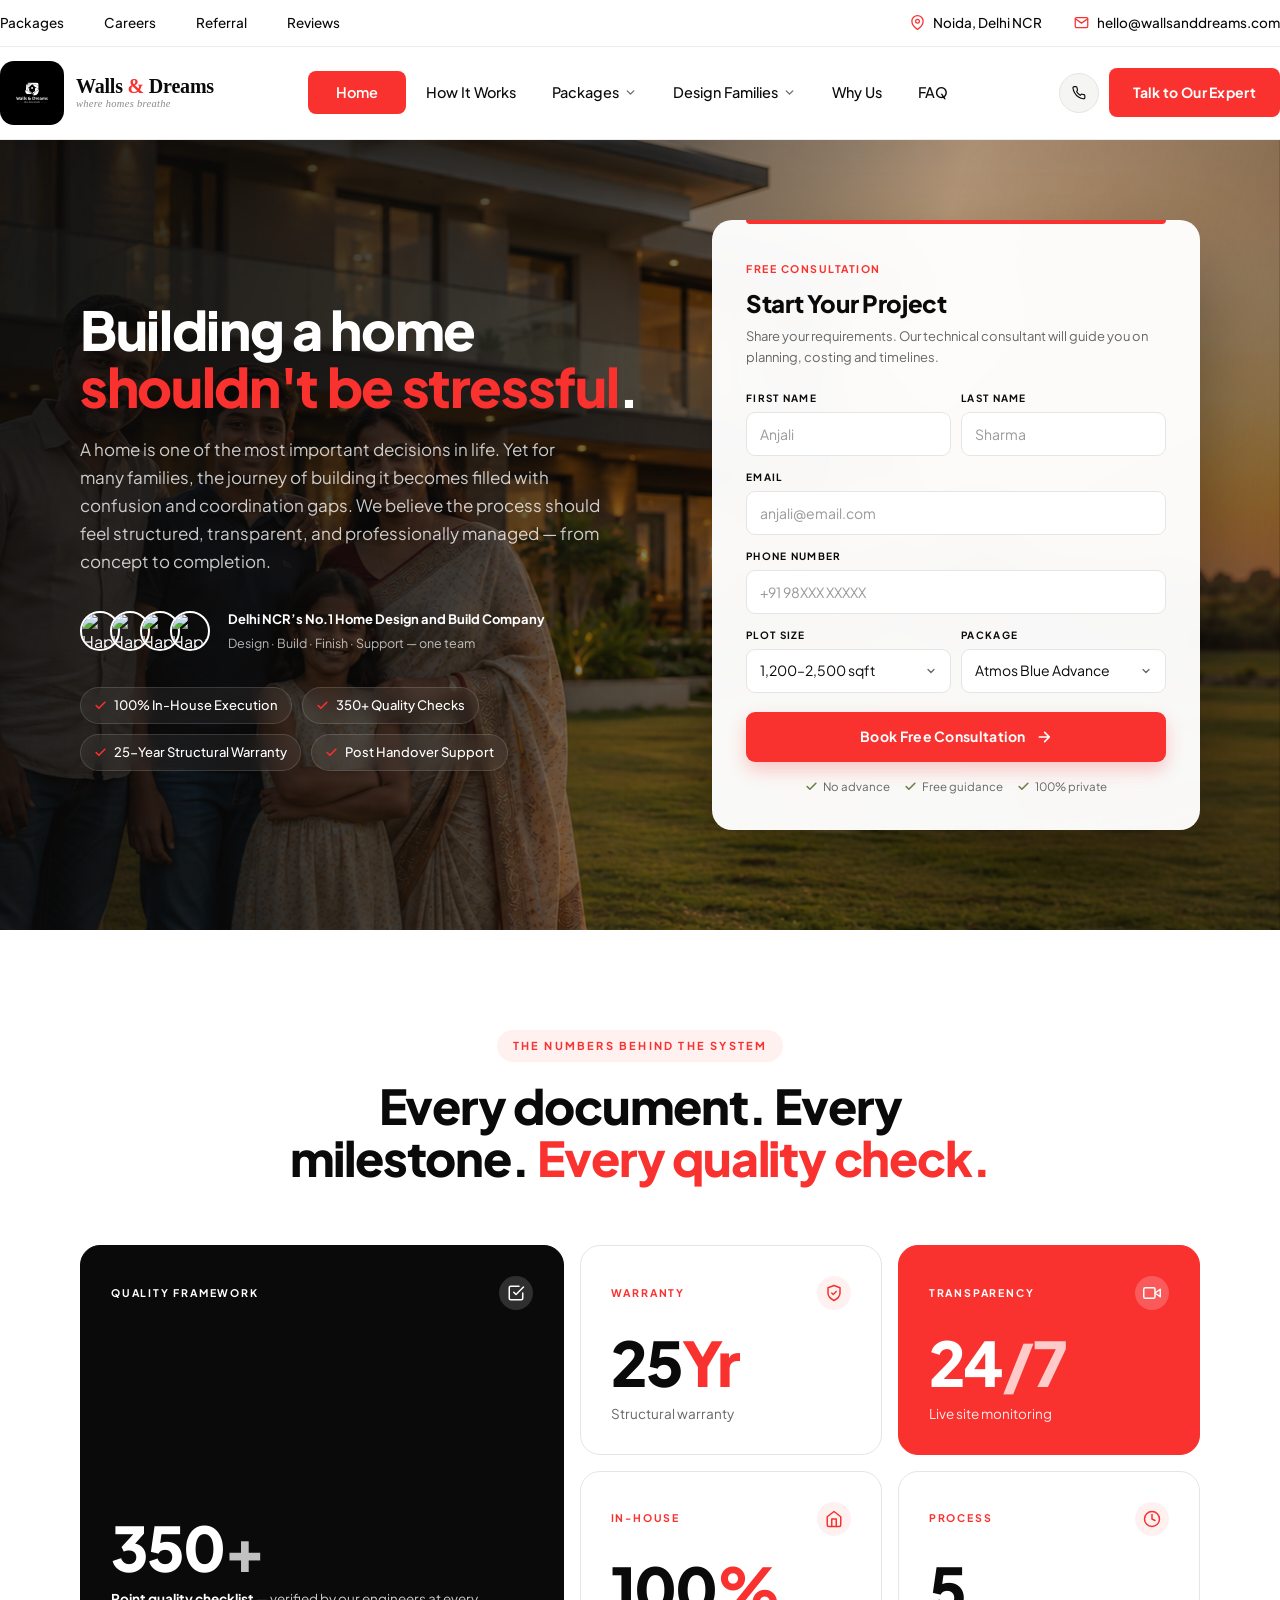
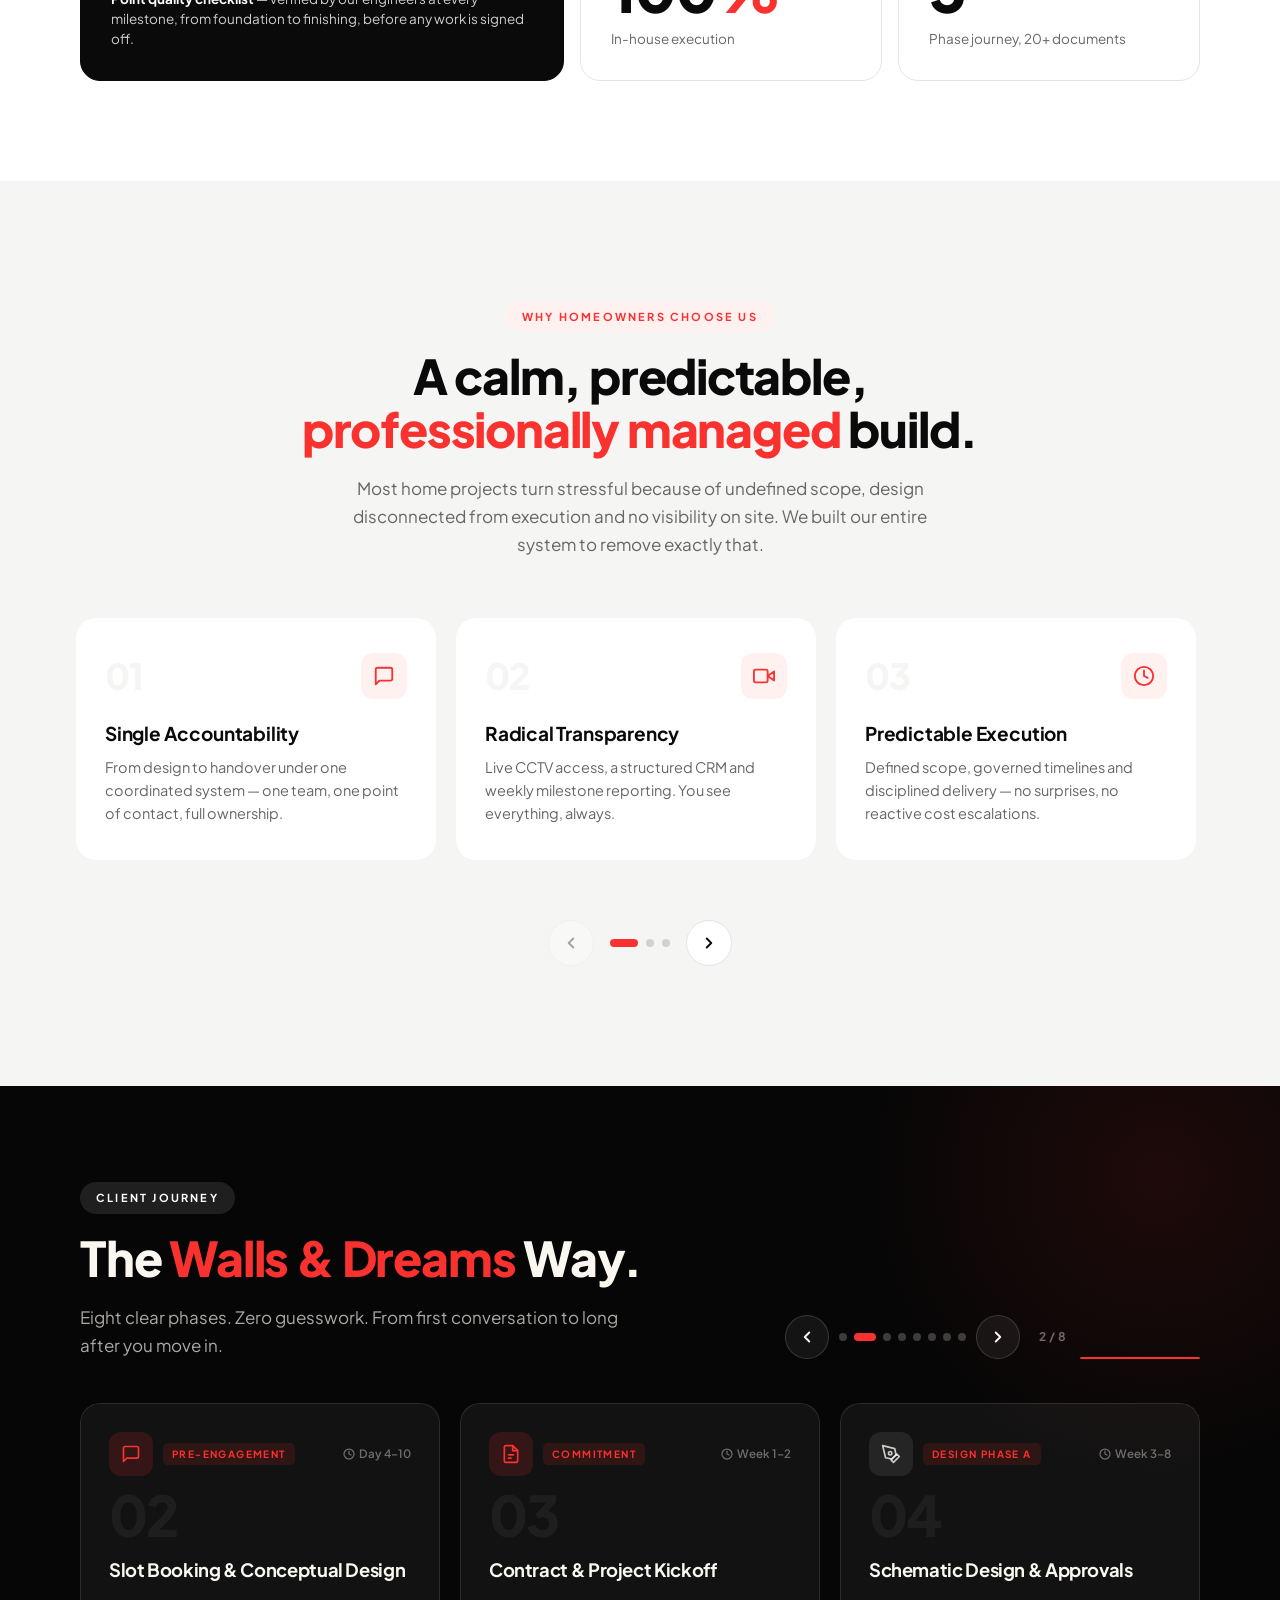
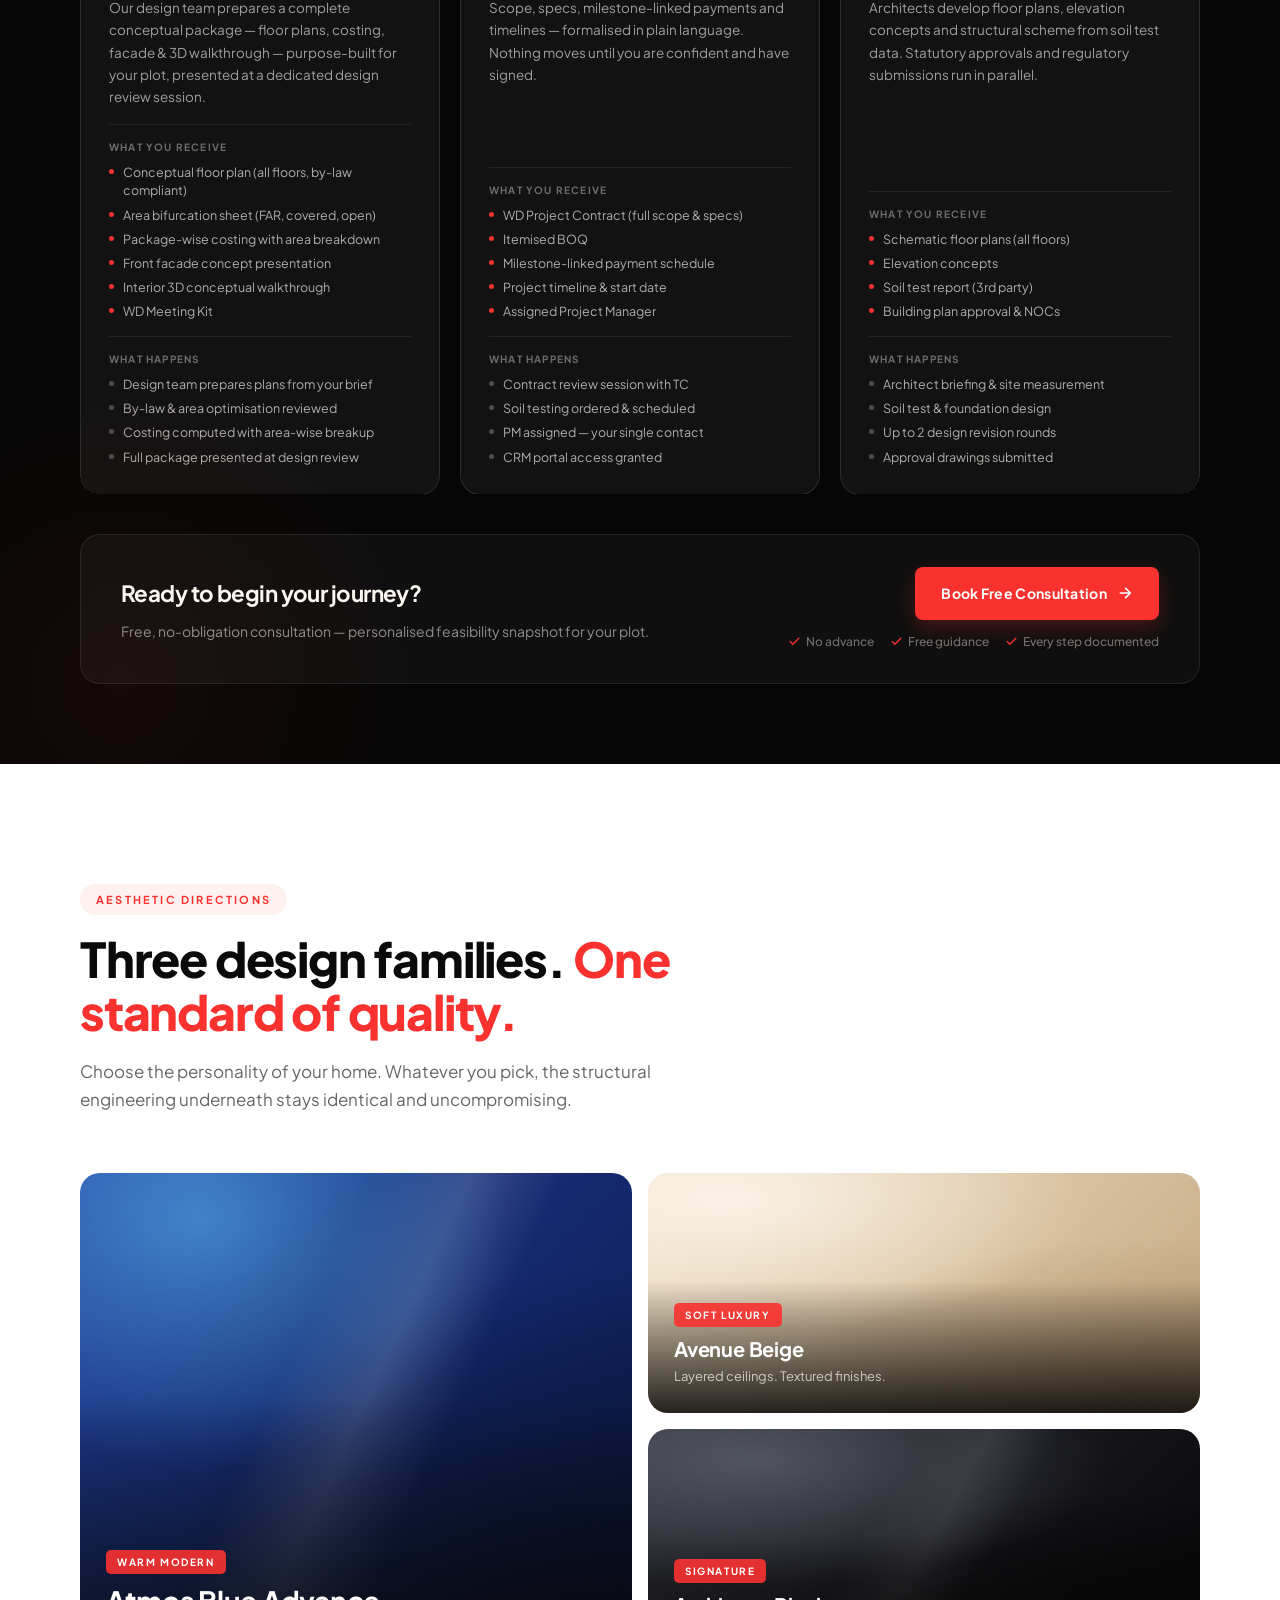
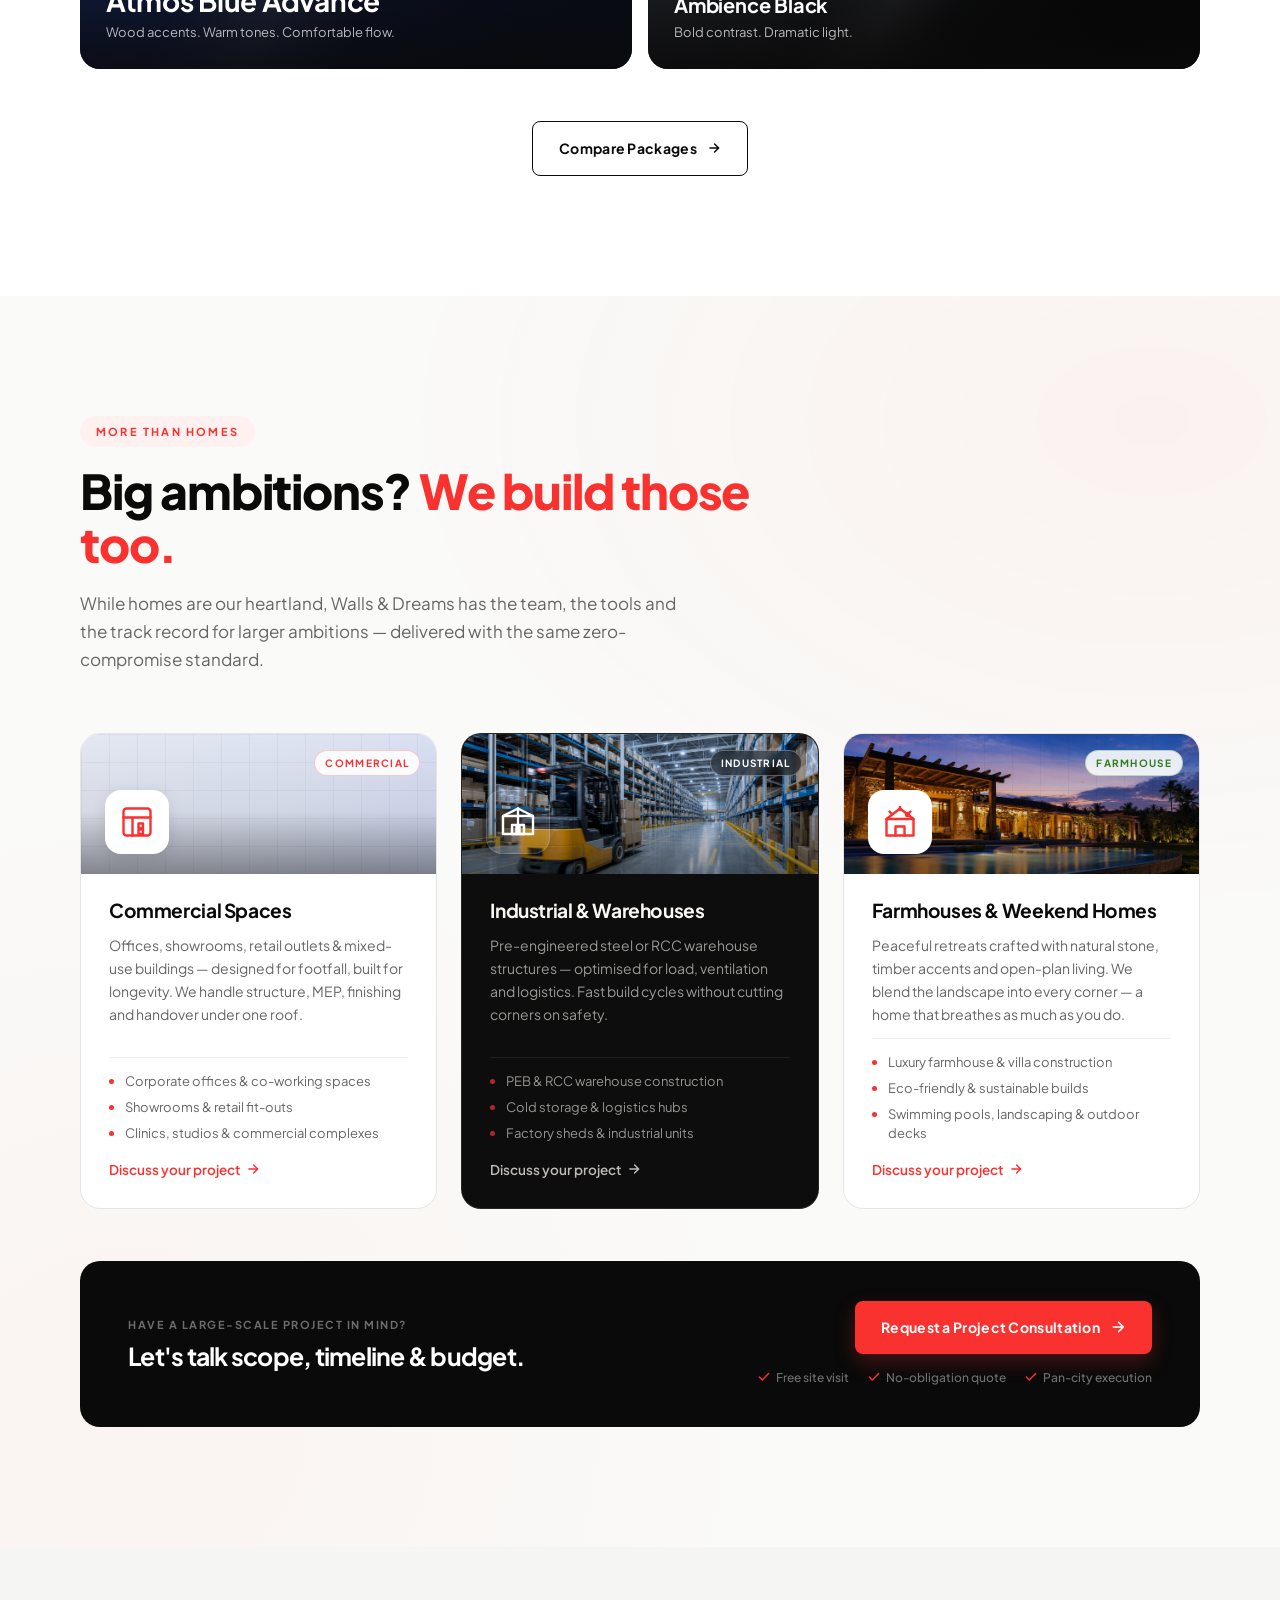
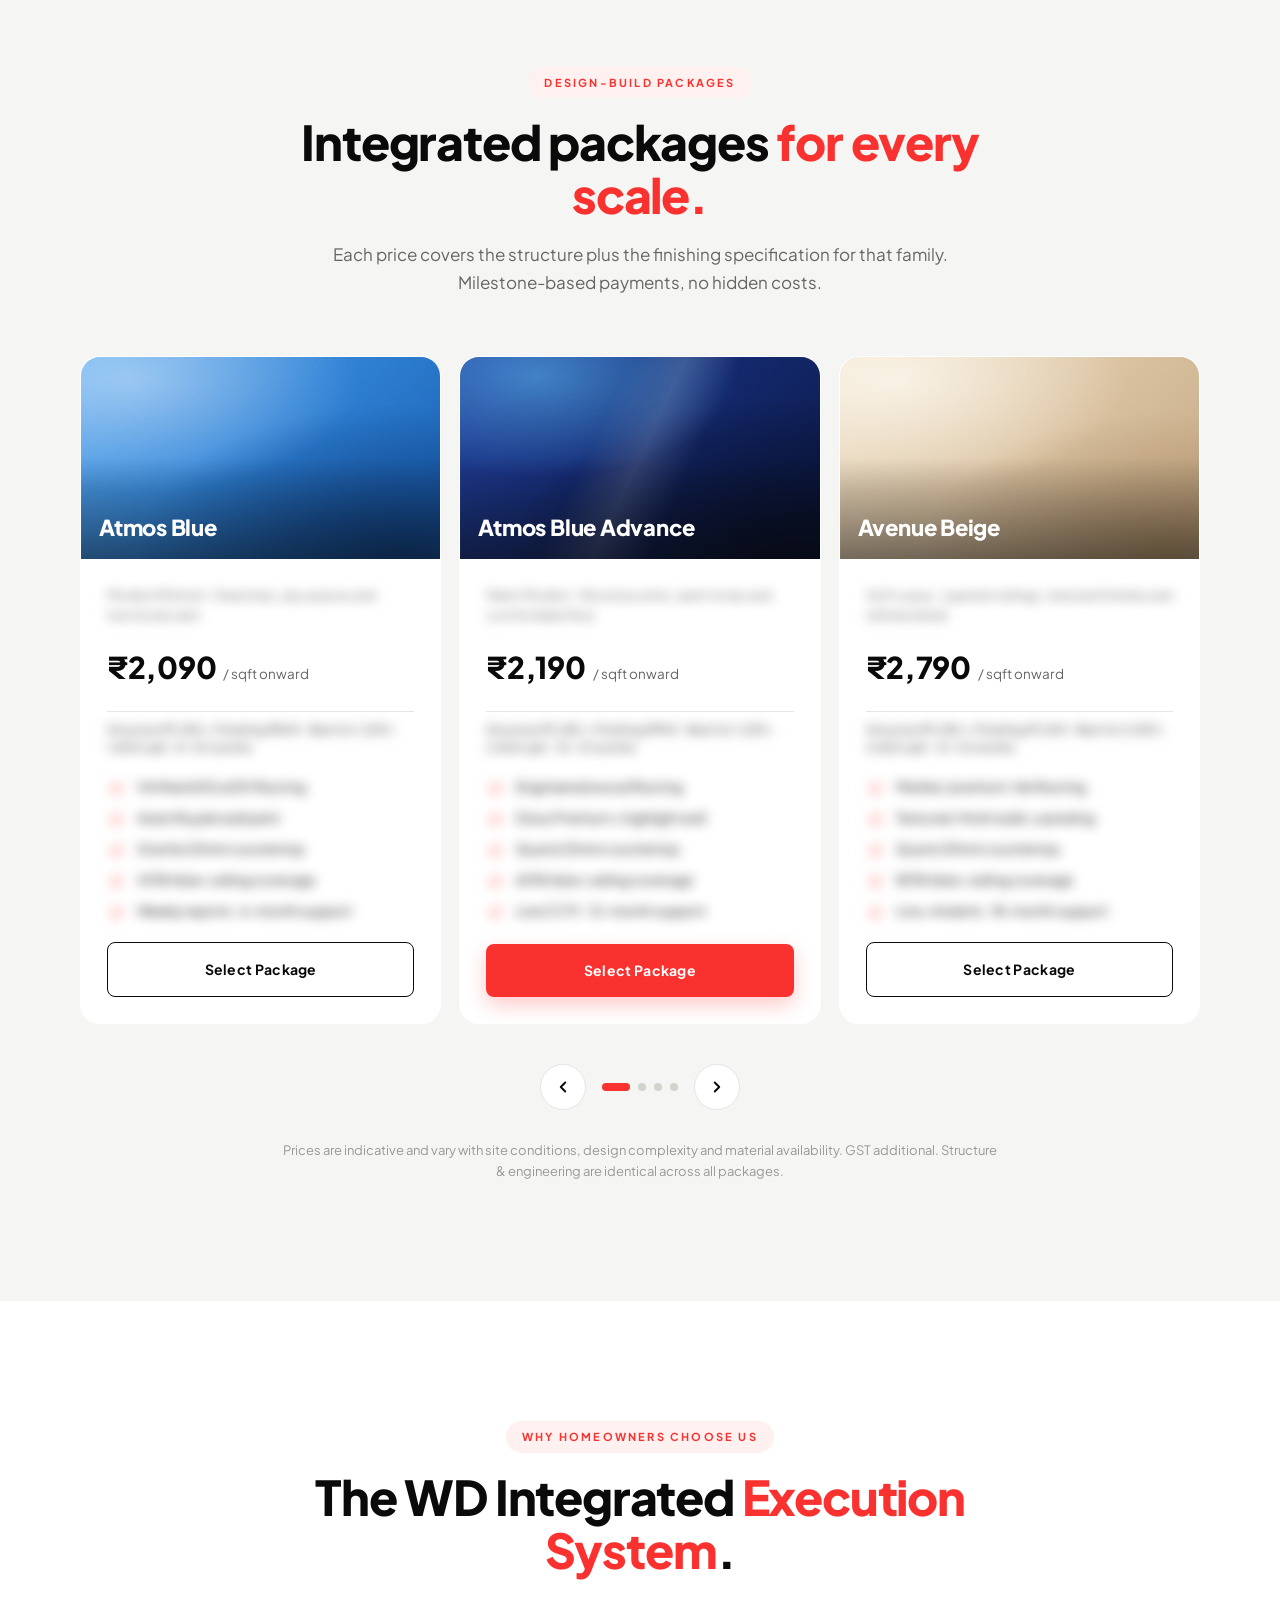
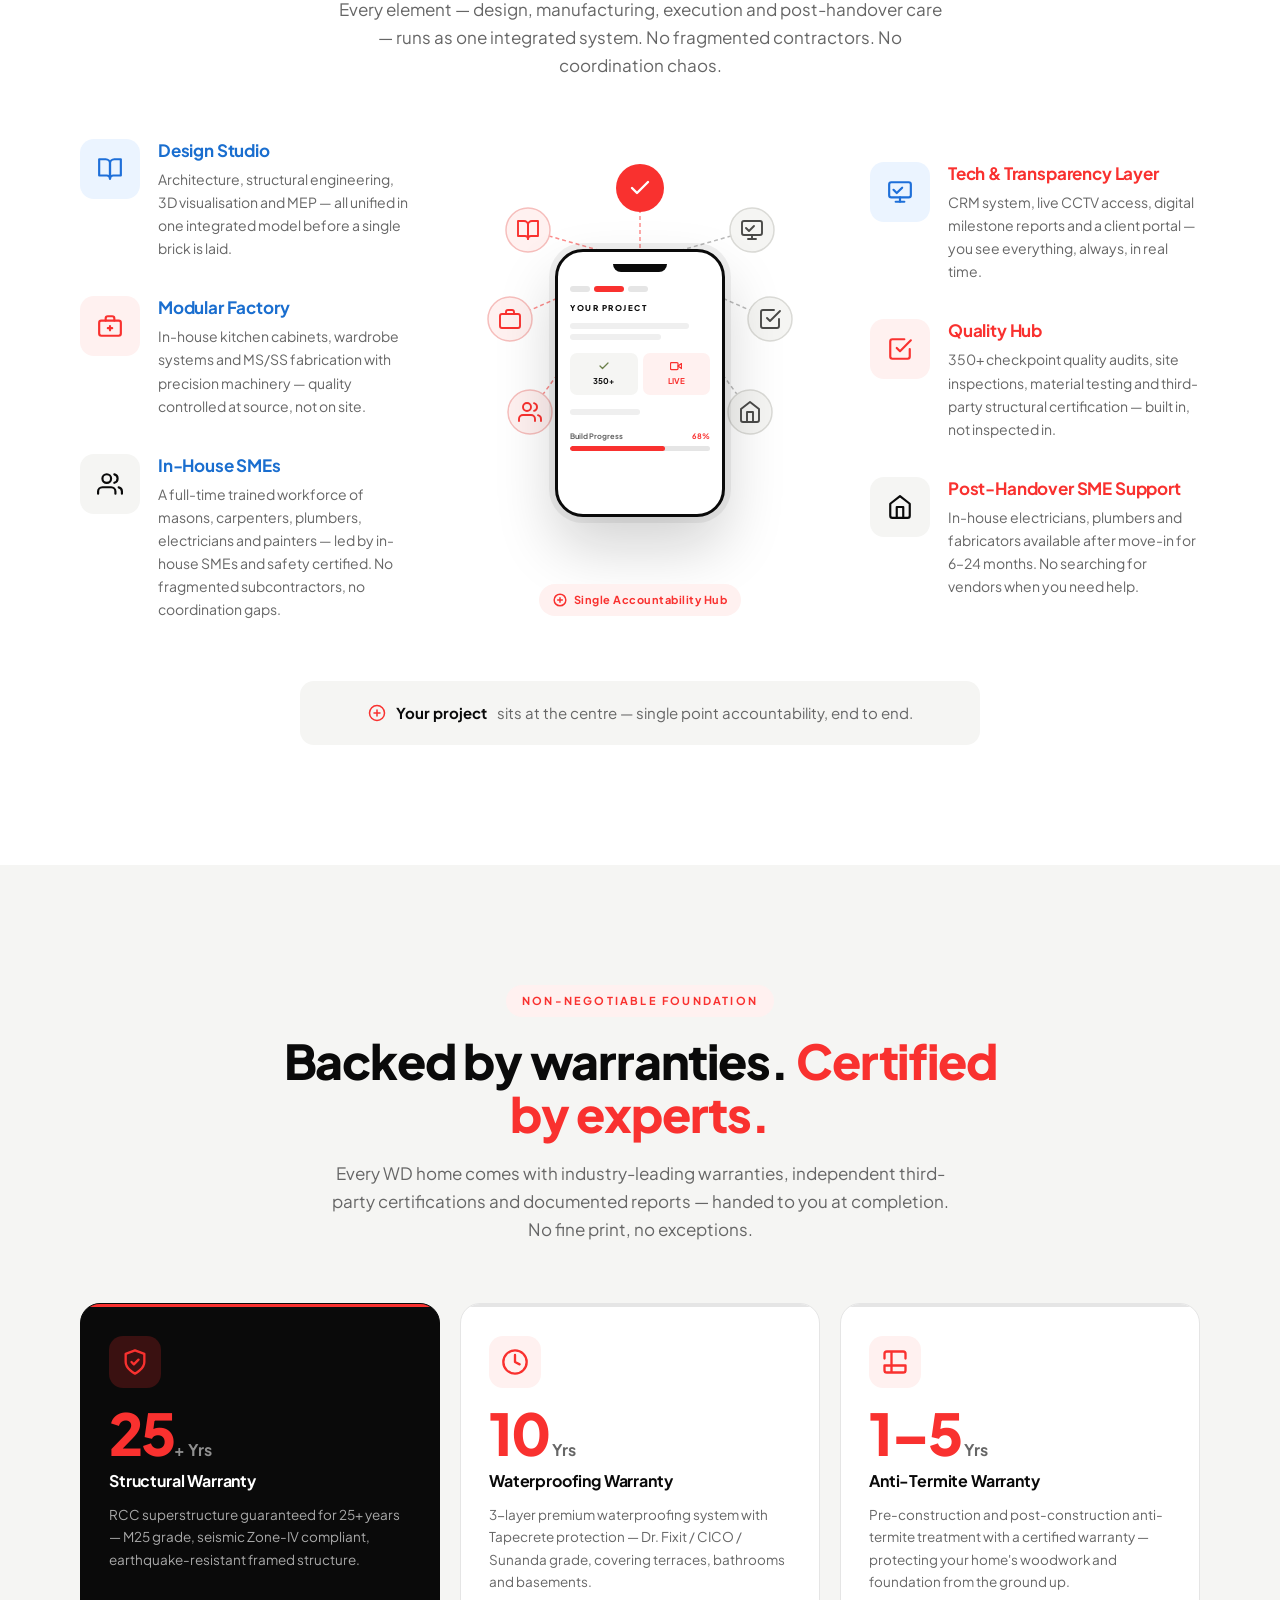
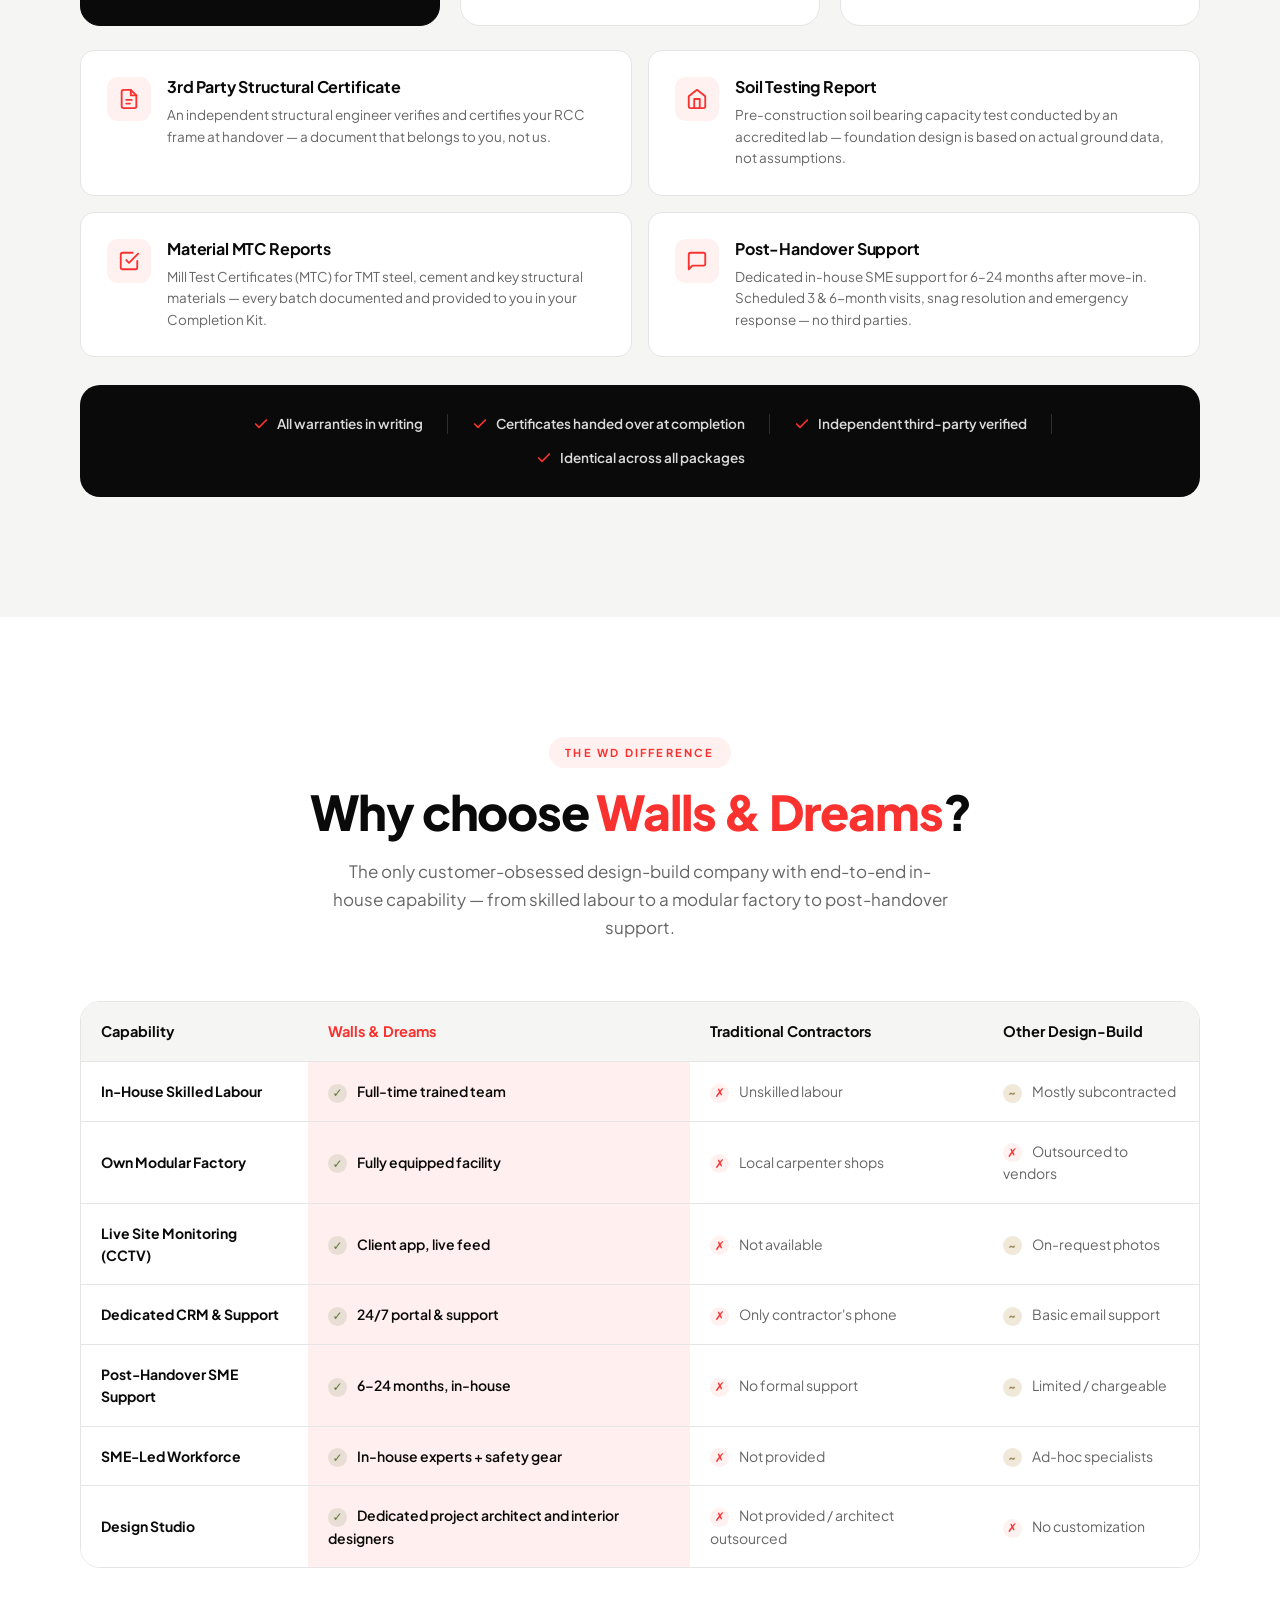
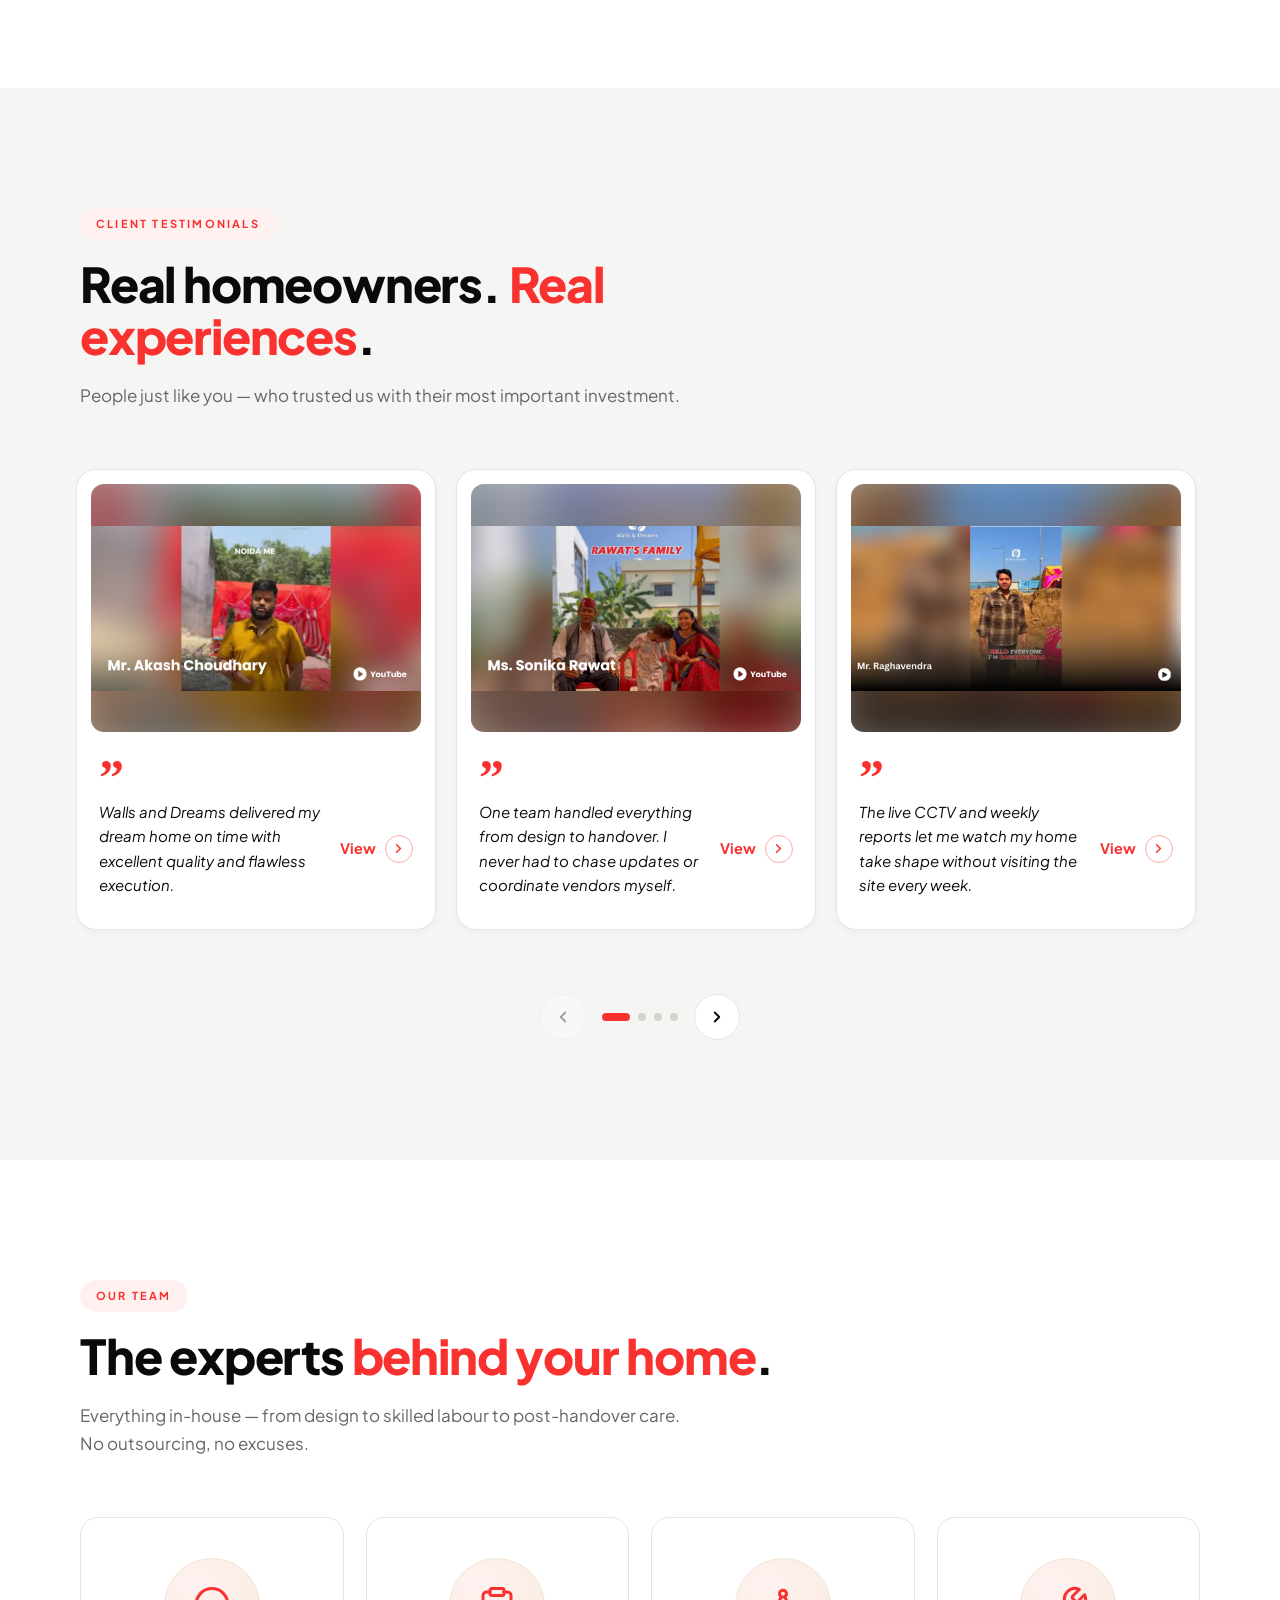
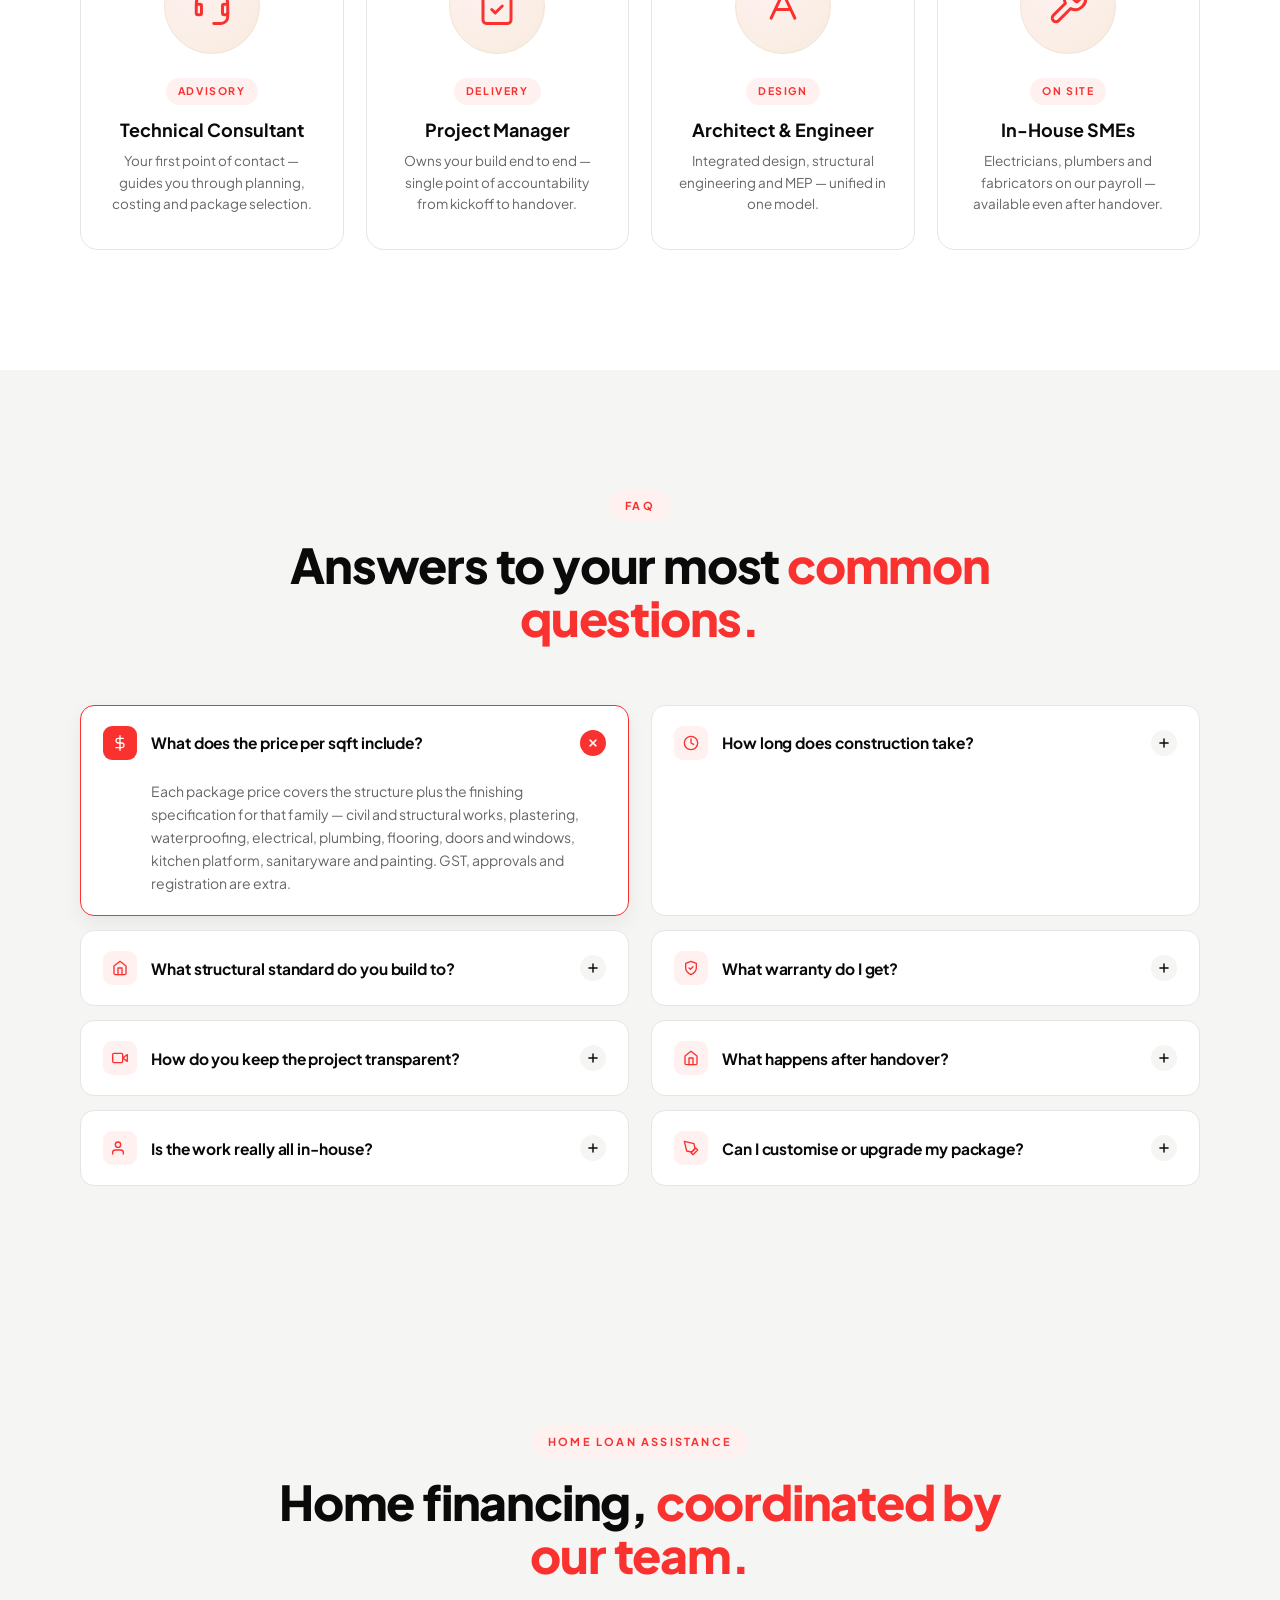
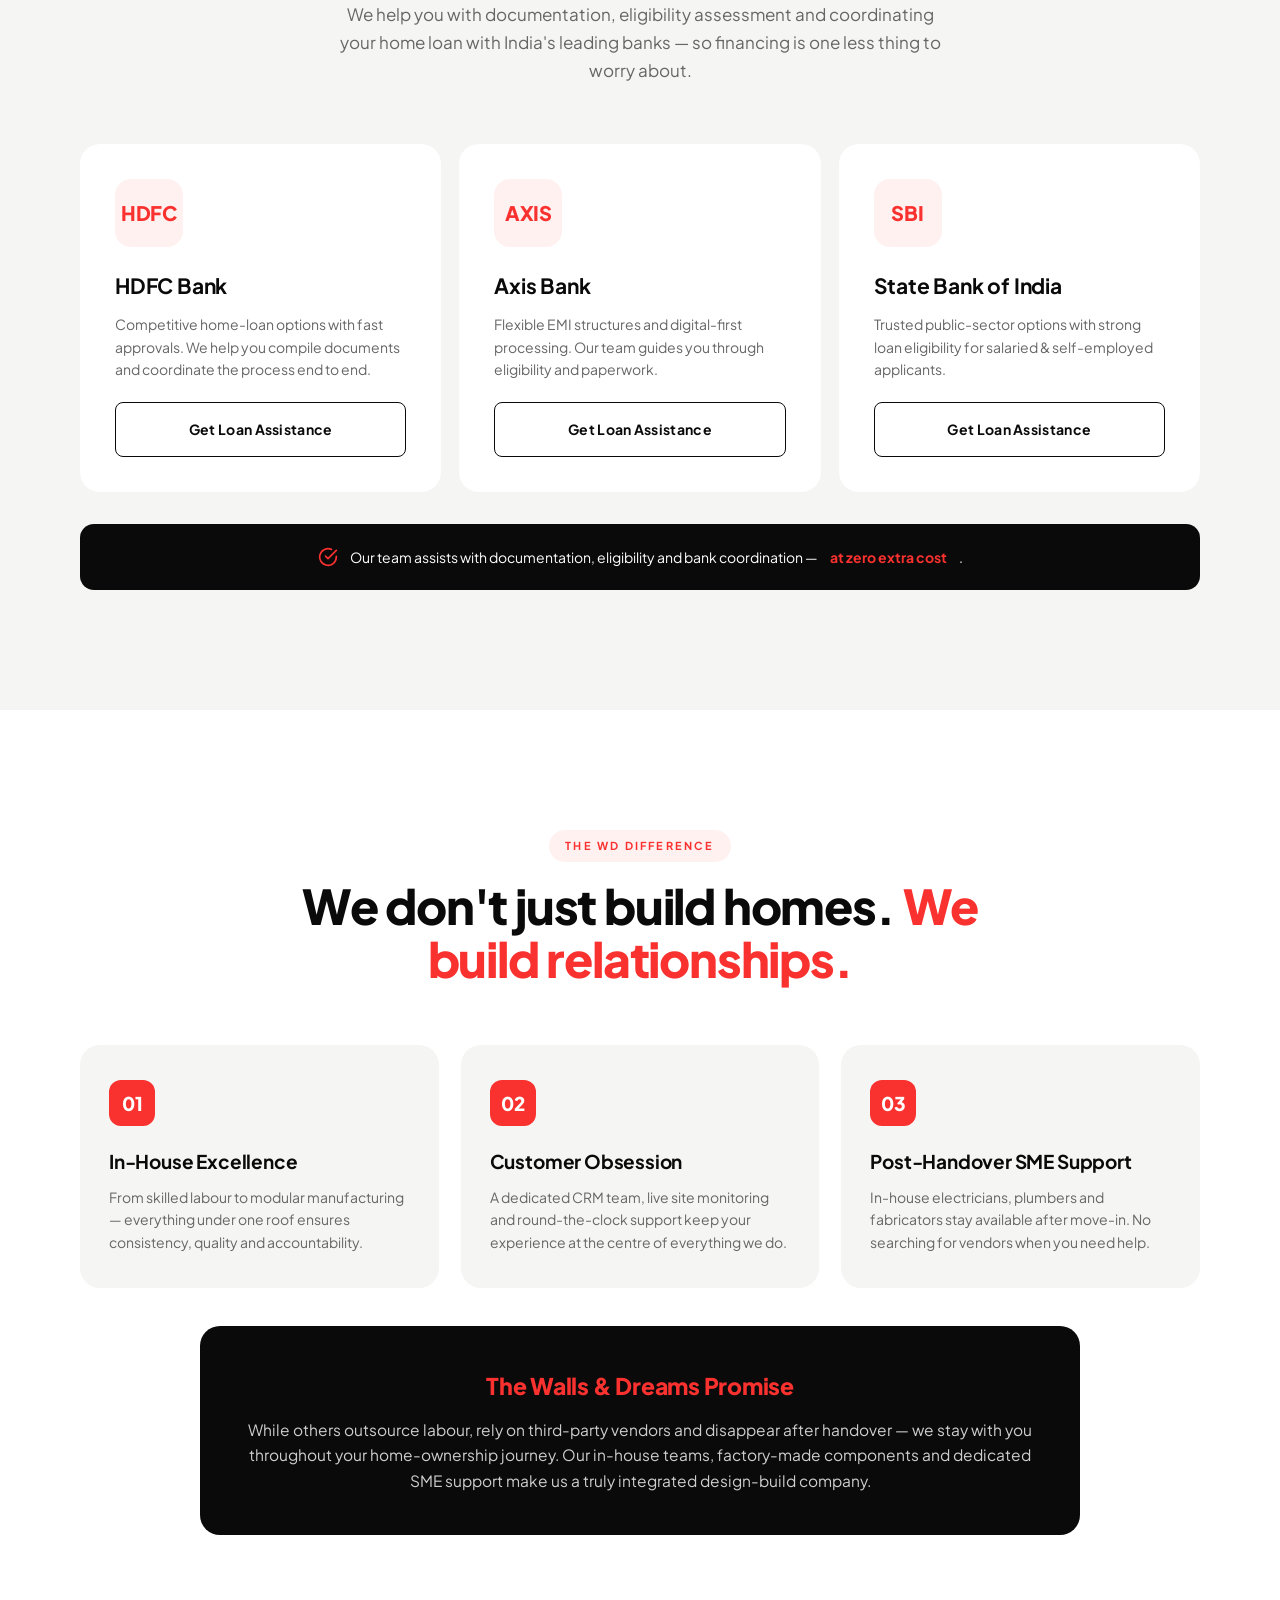
==== commit 4f8fbee4: "Packages: Atmos Blue card back (first, Rs 2,090) + infinite 3/2/1 carousel, 10 s autoplay - Atmos Bl" ====
--- a/index.html
+++ b/index.html
@@ -802,8 +802,8 @@
   <div class="container">
     <header class="section-head center">
       <span class="eyebrow">From our portfolio</span>
-      <h2 class="section-title">Featured Projects <em>2026-27</em></h2>
-      <p class="section-sub">Explore our ongoing projects, where lifestyle-led design, Vastu-based planning, and disciplined execution come together.</p>
+      <h2 class="section-title">Featured Projects <em>2025-26</em></h2>
+      <p class="section-sub">60K+ sq.ft delivered and 1 Lac+ sq.ft under construction. Explore our ongoing projects and see the design, planning and execution behind every square foot.</p>
     </header>
 
     <div class="proj-carousel" data-proj-carousel>
@@ -836,16 +836,38 @@
       <p class="section-sub">Each price covers the structure plus the finishing specification for that family. Milestone-based payments, no hidden costs.</p>
     </header>
 
-    <div class="pkg-grid">
-      <article class="pkg-card" data-animate>
+<div class="pkg-carousel" data-pkg-carousel>
+  <div class="pkg-viewport" data-pkg-viewport>
+    <div class="pkg-track" data-pkg-track>
+      <article class="pkg-card">
+        <div class="pkg-photo pkg-photo--blue">
+          <div class="pkg-media"></div>
+          <span class="pkg-photo-tier">Atmos Blue</span>
+        </div>
+        <div class="pkg-body">
+          <p class="pkg-tag">Modern Minimal · Clean lines, airy spaces and functional calm.</p>
+          <div class="pkg-price"><span class="pkg-price-amt">₹2,090</span><span class="pkg-price-unit">/ sqft onward</span></div>
+          <p class="pkg-build">Structure ₹1,250 + Finishing ₹840 · Best for 1,200–1,800 sqft · 8–10 months</p>
+          <div class="pkg-feats">
+            <div class="pkg-feat"><span class="pkg-check"><svg width="11" height="11" viewBox="0 0 24 24" fill="none" stroke="currentColor" stroke-width="3" stroke-linecap="round" stroke-linejoin="round"><polyline points="20 6 9 17 4 12"/></svg></span>Vitrified 600×600 flooring</div>
+            <div class="pkg-feat"><span class="pkg-check"><svg width="11" height="11" viewBox="0 0 24 24" fill="none" stroke="currentColor" stroke-width="3" stroke-linecap="round" stroke-linejoin="round"><polyline points="20 6 9 17 4 12"/></svg></span>Asian Royale wall paint</div>
+            <div class="pkg-feat"><span class="pkg-check"><svg width="11" height="11" viewBox="0 0 24 24" fill="none" stroke="currentColor" stroke-width="3" stroke-linecap="round" stroke-linejoin="round"><polyline points="20 6 9 17 4 12"/></svg></span>Granite 20mm countertop</div>
+            <div class="pkg-feat"><span class="pkg-check"><svg width="11" height="11" viewBox="0 0 24 24" fill="none" stroke="currentColor" stroke-width="3" stroke-linecap="round" stroke-linejoin="round"><polyline points="20 6 9 17 4 12"/></svg></span>40% false-ceiling coverage</div>
+            <div class="pkg-feat"><span class="pkg-check"><svg width="11" height="11" viewBox="0 0 24 24" fill="none" stroke="currentColor" stroke-width="3" stroke-linecap="round" stroke-linejoin="round"><polyline points="20 6 9 17 4 12"/></svg></span>Weekly reports · 6-month support</div>
+          </div>
+          <a href="#hero-form" class="btn btn-ghost">Select Package</a>
+        </div>
+      </article>
+
+      <article class="pkg-card">
         <div class="pkg-photo pkg-photo--blue-premium">
           <div class="pkg-media"></div>
           <span class="pkg-photo-tier">Atmos Blue Advance</span>
         </div>
         <div class="pkg-body">
           <p class="pkg-tag">Warm Modern · Wood accents, warm tones and comfortable flow.</p>
-          <div class="pkg-price"><span class="pkg-price-amt">₹2,150</span><span class="pkg-price-unit">/ sqft onward</span></div>
-          <p class="pkg-build">Structure ₹1,250 + Finishing ₹900 · Best for 1,200–2,500 sqft · 10–12 months</p>
+          <div class="pkg-price"><span class="pkg-price-amt">₹2,190</span><span class="pkg-price-unit">/ sqft onward</span></div>
+          <p class="pkg-build">Structure ₹1,250 + Finishing ₹940 · Best for 1,200–2,500 sqft · 10–12 months</p>
           <div class="pkg-feats">
             <div class="pkg-feat"><span class="pkg-check"><svg width="11" height="11" viewBox="0 0 24 24" fill="none" stroke="currentColor" stroke-width="3" stroke-linecap="round" stroke-linejoin="round"><polyline points="20 6 9 17 4 12"/></svg></span>Engineered wood flooring</div>
             <div class="pkg-feat"><span class="pkg-check"><svg width="11" height="11" viewBox="0 0 24 24" fill="none" stroke="currentColor" stroke-width="3" stroke-linecap="round" stroke-linejoin="round"><polyline points="20 6 9 17 4 12"/></svg></span>Dulux Premium + highlight wall</div>
@@ -857,15 +879,15 @@
         </div>
       </article>
 
-      <article class="pkg-card" data-animate>
+      <article class="pkg-card">
         <div class="pkg-photo pkg-photo--beige">
           <div class="pkg-media"></div>
           <span class="pkg-photo-tier">Avenue Beige</span>
         </div>
         <div class="pkg-body">
           <p class="pkg-tag">Soft Luxury · Layered ceilings, textured finishes and refined detail.</p>
-          <div class="pkg-price"><span class="pkg-price-amt">₹2,550</span><span class="pkg-price-unit">/ sqft onward</span></div>
-          <p class="pkg-build">Structure ₹1,250 + Finishing ₹1,300 · Best for 2,500–3,500 sqft · 12–14 months</p>
+          <div class="pkg-price"><span class="pkg-price-amt">₹2,790</span><span class="pkg-price-unit">/ sqft onward</span></div>
+          <p class="pkg-build">Structure ₹1,250 + Finishing ₹1,540 · Best for 2,500–3,500 sqft · 12–14 months</p>
           <div class="pkg-feats">
             <div class="pkg-feat"><span class="pkg-check"><svg width="11" height="11" viewBox="0 0 24 24" fill="none" stroke="currentColor" stroke-width="3" stroke-linecap="round" stroke-linejoin="round"><polyline points="20 6 9 17 4 12"/></svg></span>Marble / premium-tile flooring</div>
             <div class="pkg-feat"><span class="pkg-check"><svg width="11" height="11" viewBox="0 0 24 24" fill="none" stroke="currentColor" stroke-width="3" stroke-linecap="round" stroke-linejoin="round"><polyline points="20 6 9 17 4 12"/></svg></span>Textured-finish walls + paneling</div>
@@ -877,15 +899,15 @@
         </div>
       </article>
 
-      <article class="pkg-card" data-animate>
+      <article class="pkg-card">
         <div class="pkg-photo pkg-photo--black">
           <div class="pkg-media"></div>
           <span class="pkg-photo-tier">Ambience Black</span>
         </div>
         <div class="pkg-body">
           <p class="pkg-tag">Signature · Bold contrasts, dramatic lighting and strong geometry.</p>
-          <div class="pkg-price"><span class="pkg-price-amt">₹3,200</span><span class="pkg-price-unit">/ sqft onward</span></div>
-          <p class="pkg-build">Structure ₹1,250 + Finishing ₹1,950 · Best for 3,500+ sqft · 14–16 months</p>
+          <div class="pkg-price"><span class="pkg-price-amt">₹3,490</span><span class="pkg-price-unit">/ sqft onward</span></div>
+          <p class="pkg-build">Structure ₹1,250 + Finishing ₹2,240 · Best for 3,500+ sqft · 14–16 months</p>
           <div class="pkg-feats">
             <div class="pkg-feat"><span class="pkg-check"><svg width="11" height="11" viewBox="0 0 24 24" fill="none" stroke="currentColor" stroke-width="3" stroke-linecap="round" stroke-linejoin="round"><polyline points="20 6 9 17 4 12"/></svg></span>Imported Italian marble flooring</div>
             <div class="pkg-feat"><span class="pkg-check"><svg width="11" height="11" viewBox="0 0 24 24" fill="none" stroke="currentColor" stroke-width="3" stroke-linecap="round" stroke-linejoin="round"><polyline points="20 6 9 17 4 12"/></svg></span>Designer texture + veneer paneling</div>
@@ -897,6 +919,17 @@
         </div>
       </article>
     </div>
+  </div>
+  <div class="why-controls pkg-controls">
+    <button class="why-arrow" data-pkg-prev aria-label="Previous package">
+      <svg width="18" height="18" viewBox="0 0 24 24" fill="none" stroke="currentColor" stroke-width="2.5" stroke-linecap="round" stroke-linejoin="round"><polyline points="15 18 9 12 15 6"/></svg>
+    </button>
+    <div class="why-dots" data-pkg-dots aria-hidden="true"></div>
+    <button class="why-arrow" data-pkg-next aria-label="Next package">
+      <svg width="18" height="18" viewBox="0 0 24 24" fill="none" stroke="currentColor" stroke-width="2.5" stroke-linecap="round" stroke-linejoin="round"><polyline points="9 18 15 12 9 6"/></svg>
+    </button>
+  </div>
+</div>
     <p class="pkg-foot">Prices are indicative and vary with site conditions, design complexity and material availability. GST additional. Structure &amp; engineering are identical across all packages.</p>
   </div>
 </section>
--- a/css/style.css
+++ b/css/style.css
@@ -1166,7 +1166,14 @@
 .work-tile:hover .work-media { transform: scale(1.06); }
 
 /* ── Per-package colour palettes ── */
-/* (The "Atmos Blue" tier and its --blue palette were removed on 2026-09-15.) */
+/* 1 · Atmos Blue — clean, airy blue (removed 2026-09-15, restored 2026-10-09) */
+.work-tile--blue .work-media,
+.pkg-photo--blue .pkg-media {
+  background:
+    radial-gradient(115% 100% at 14% 12%, rgba(255,255,255,.42), transparent 55%),
+    radial-gradient(120% 120% at 88% 96%, rgba(12,58,120,.92), transparent 60%),
+    linear-gradient(135deg, #5aa9f0 0%, #2f80d6 46%, #175aad 100%);
+}
 /* 2 · Atmos Blue Advance — deep, premium navy-indigo with a cool sheen */
 .work-tile--blue-premium .work-media,
 .pkg-photo--blue-premium .pkg-media {
@@ -1551,7 +1558,43 @@
    PACKAGES
 ============================================ */
 .packages { padding: 120px 0; background: var(--bg-alt); }
-.pkg-grid { display: grid; grid-template-columns: repeat(3, 1fr); gap: 18px; }
+/* 2026-10-09: the packages row is a transform carousel (main.js "PACKAGES CAROUSEL").
+   .pkg-viewport clips, .pkg-track is translated by JS, 3 / 2 / 1 cards per view on the
+   .why-card breakpoints. The 6px head room and 60px foot room keep the card's hover lift
+   and shadow visible under overflow:hidden. flex-direction / flex-wrap / min-width are
+   explicit because Elementor's .e-con defaults would otherwise stack or shrink the cards. */
+.pkg-carousel { position: relative; }
+.pkg-viewport {
+  overflow: hidden;
+  margin: -6px 0 -60px;
+  padding: 6px 0 60px;
+  touch-action: pan-y;
+  cursor: grab;
+}
+.pkg-track {
+  display: flex;
+  flex-direction: row;
+  flex-wrap: nowrap;
+  align-items: stretch;
+  gap: 18px;
+  will-change: transform;
+  transition: transform .55s cubic-bezier(.22, .61, .36, 1);
+  user-select: none;
+  -webkit-user-select: none;
+}
+.pkg-track.is-dragging { transition: none; cursor: grabbing; }
+.pkg-track.is-dragging .pkg-card { pointer-events: none; }
+.pkg-track > .pkg-card {
+  flex: 0 0 calc((100% - 36px) / 3);
+  min-width: 0;
+  /* .pkg-card transitions "all": inside the track that would animate the card WIDTH
+     on a resize, and the JS would measure a mid-animation width for its step. */
+  transition-property: transform, box-shadow, border-color;
+}
+/* The viewport's 60px shadow room overlaps the strip; under Elementor the viewport
+   container is positioned and would paint over the arrows, so lift the strip. */
+.pkg-controls { margin-top: 40px; position: relative; z-index: 1; }
+@media (prefers-reduced-motion: reduce) { .pkg-track { transition: none; } }
 .pkg-card {
   background: #fff;
   border-radius: var(--r);
@@ -1602,8 +1645,9 @@
 /* 2026-09-18: package card details blurred at the client's request — the copy,
    price, build breakdown and feature list stay in the markup, only their
    rendering is softened. The tier photo and "Select Package" button are untouched.
-   Remove this rule to reveal them again. */
-.pkg-tag, .pkg-price, .pkg-build, .pkg-feats { filter: blur(6px); }
+   Remove this rule to reveal them again. (Briefly removed and restored 2026-09-28.)
+   2026-09-30: the headline price (.pkg-price) is shown in the clear; the rest stays blurred. */
+.pkg-tag, .pkg-build, .pkg-feats { filter: blur(6px); }
 .pkg-feat { display: flex; align-items: flex-start; gap: 11px; font-size: 13.5px; line-height: 1.5; color: var(--ink); }
 .pkg-check {
   width: 19px;
@@ -2703,11 +2747,7 @@
   .work-bento { grid-template-columns: repeat(2, 1fr); grid-template-rows: auto; }
   .work-tile { grid-column: span 1 !important; grid-row: span 1 !important; aspect-ratio: 4/3; }
   .work-tile:nth-child(1) { grid-column: span 2 !important; aspect-ratio: 21/9; }
-  .pkg-grid { grid-template-columns: repeat(2, 1fr); }
-  /* 3 cards in a 2-up grid: centre the odd last card at one column's width (same
-     pattern as .beyond-card:last-child). The ≤720px block resets this — required,
-     or the span collapses the single 1fr track. */
-  .pkg-card:last-child { grid-column: span 2; width: 100%; max-width: calc(50% - 9px); justify-self: center; }
+  .pkg-track > .pkg-card { flex-basis: calc((100% - 18px) / 2); }
   .tm-card { flex: 0 0 calc((100% - 20px) / 2); }
   .team-grid { grid-template-columns: repeat(2, 1fr); }
   .faq-grid { grid-template-columns: 1fr; }
@@ -2761,8 +2801,8 @@
   .why-card { flex: 0 0 100%; }
   .work-bento { grid-template-columns: 1fr; }
   .work-tile { grid-column: span 1 !important; aspect-ratio: 4/3 !important; }
-  .pkg-grid { grid-template-columns: 1fr; max-width: 480px; margin: 0 auto; }
-  .pkg-card:last-child { grid-column: span 1; max-width: 100%; }
+  .pkg-viewport { max-width: 480px; margin-left: auto; margin-right: auto; }
+  .pkg-track > .pkg-card { flex-basis: 100%; }
   .tm-card { flex: 0 0 100%; }
   .team-grid { grid-template-columns: 1fr; }
   /* exec-hub handled internally */
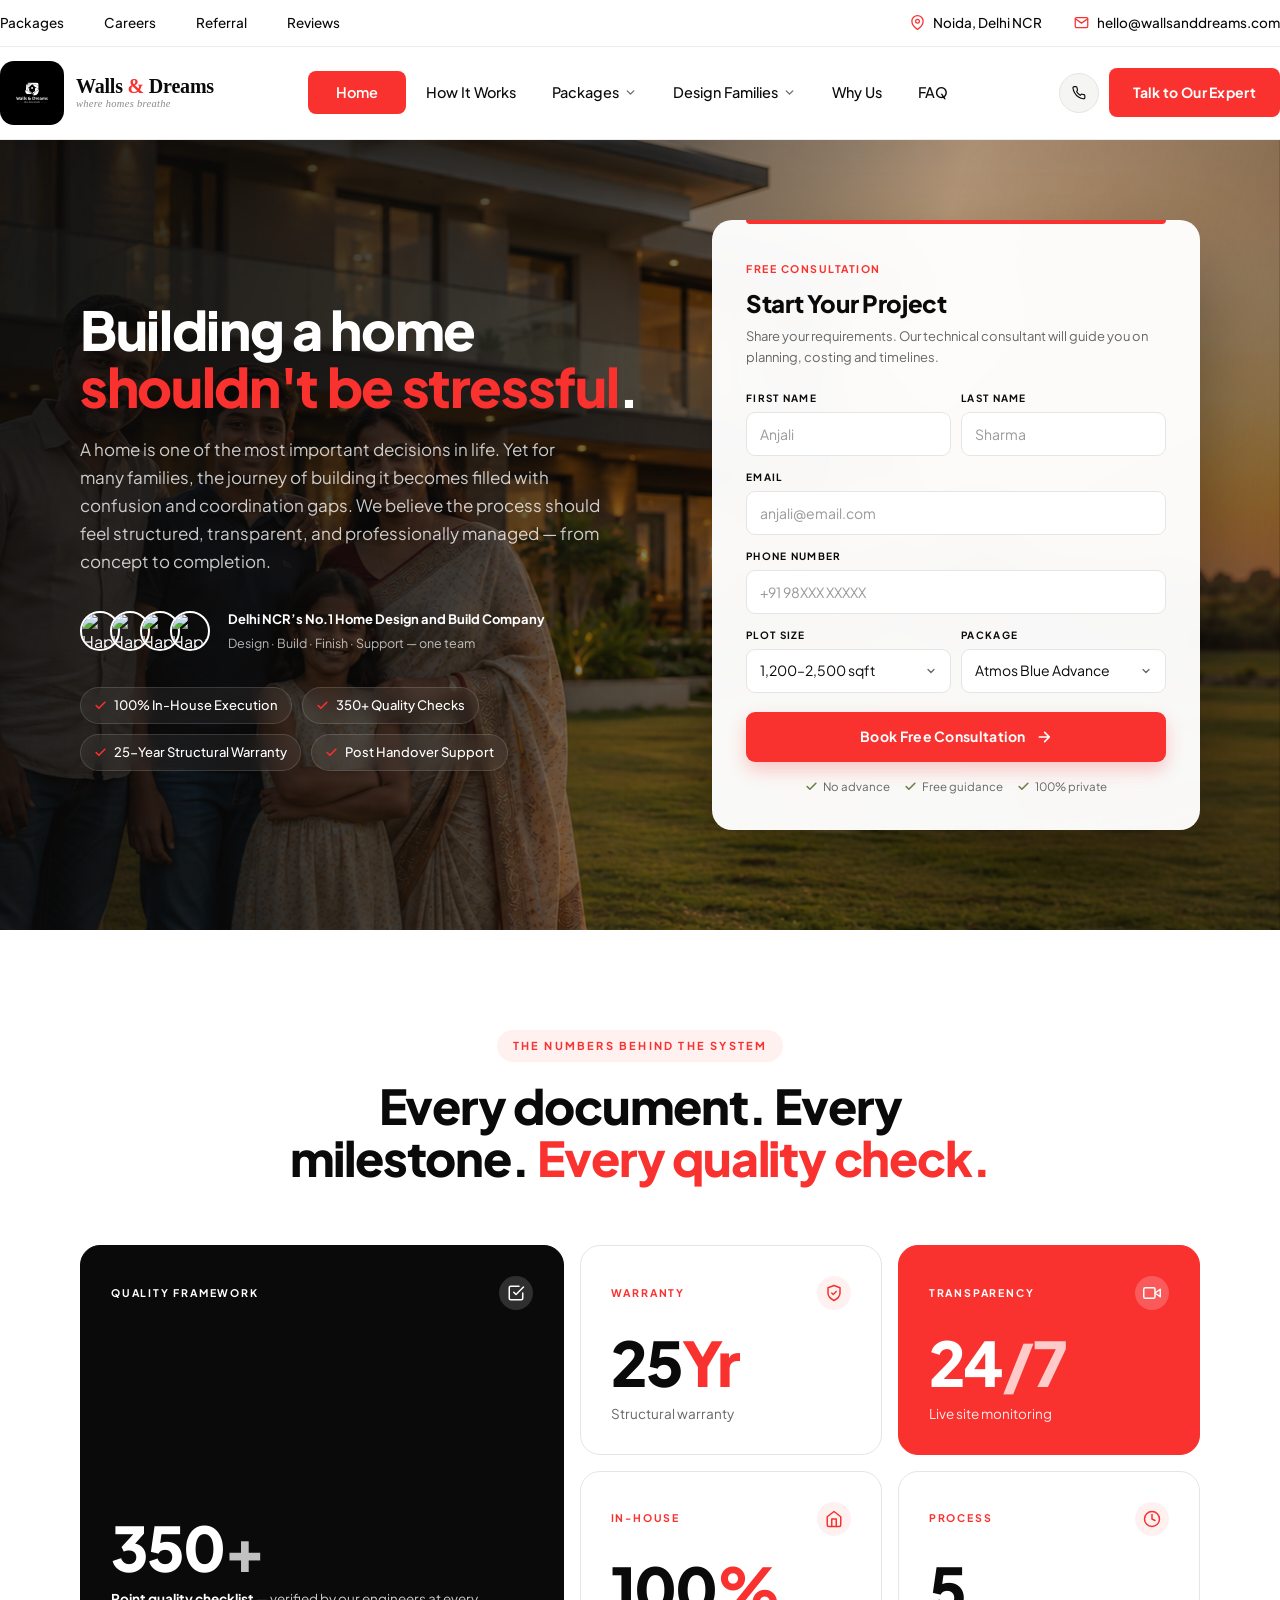
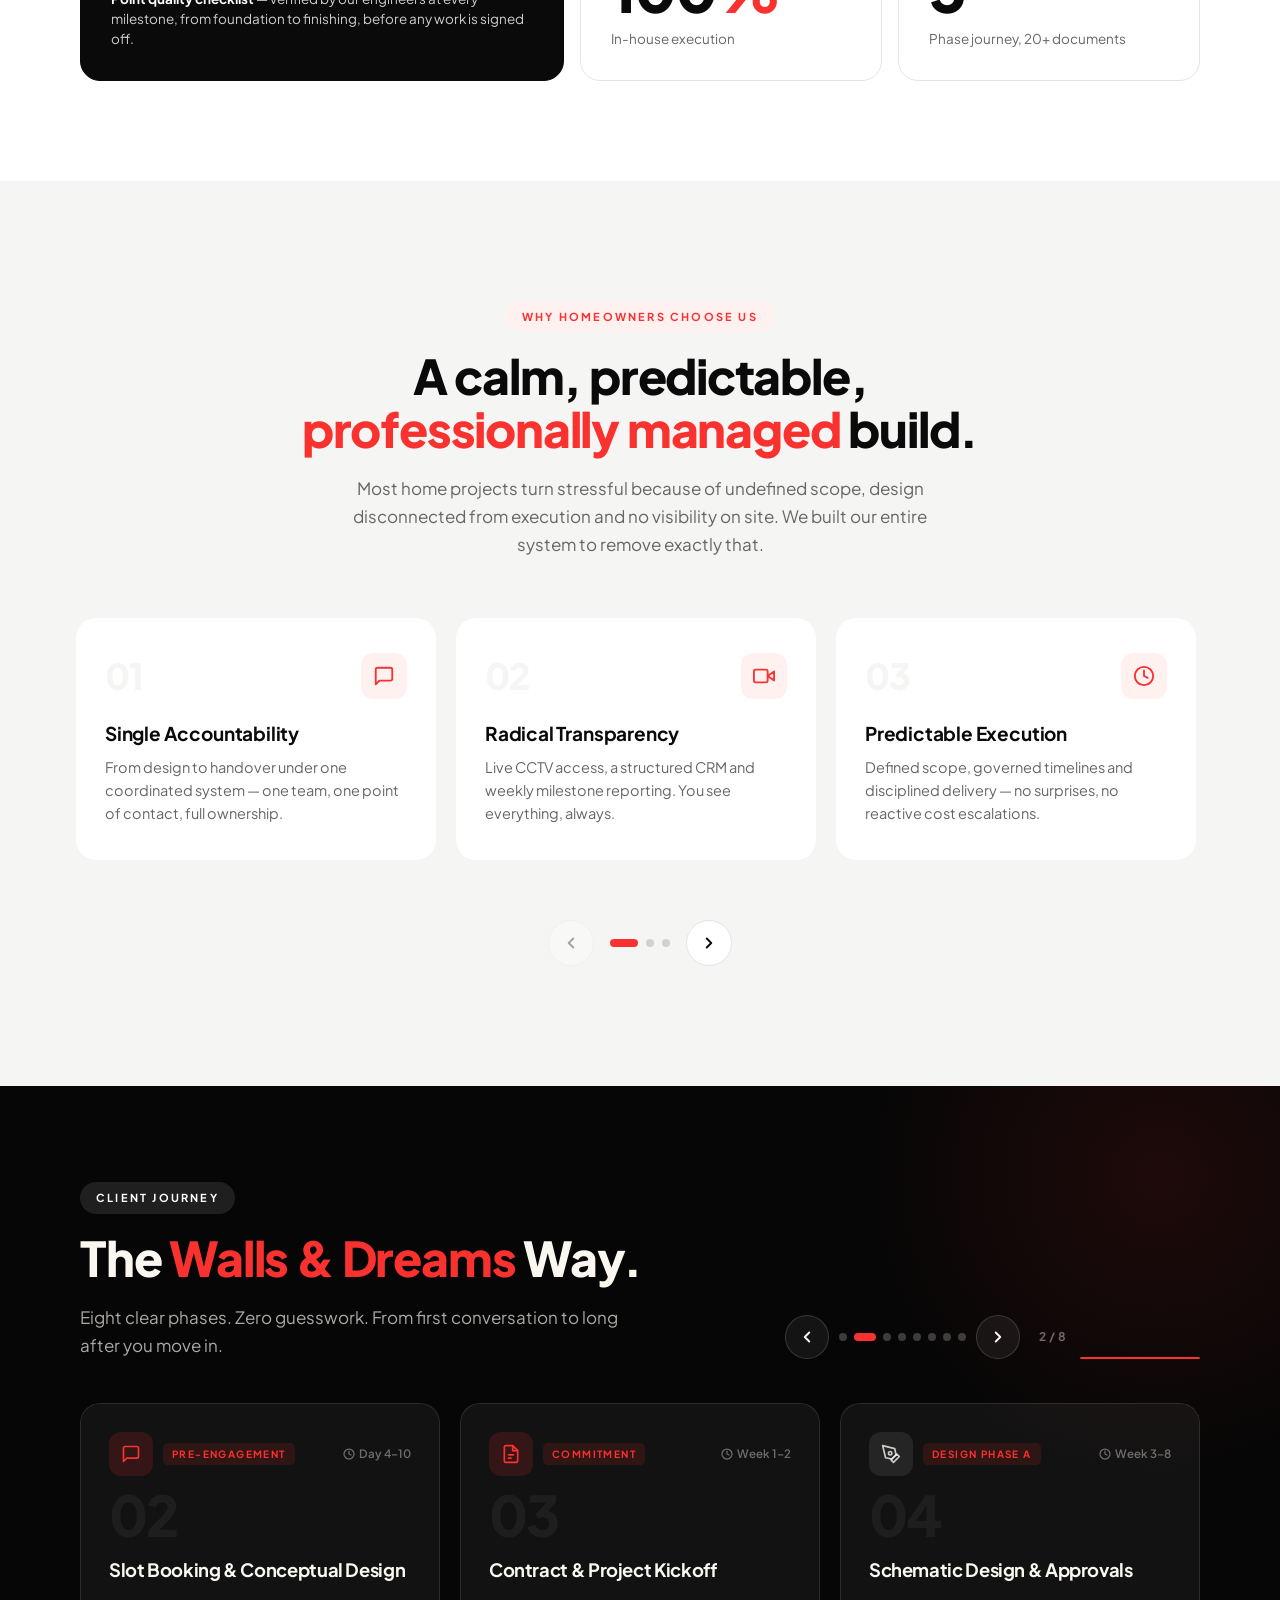
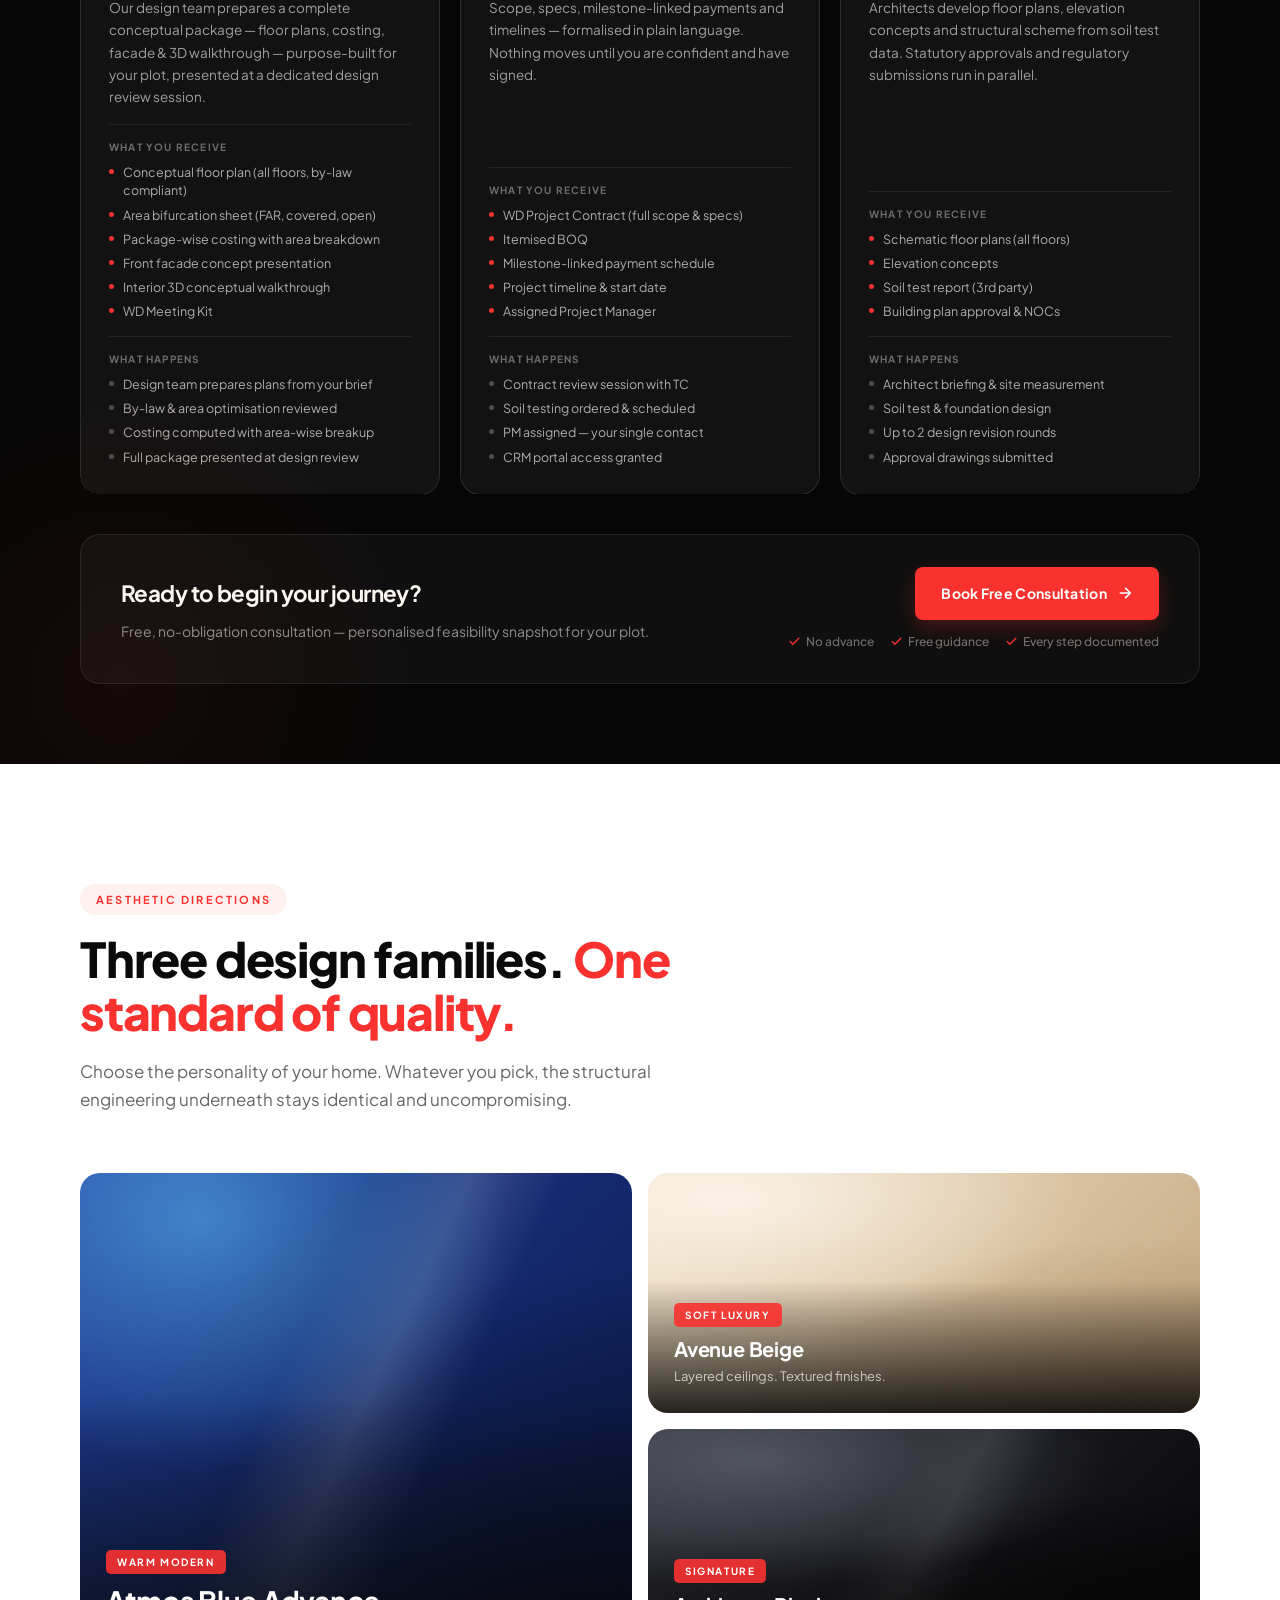
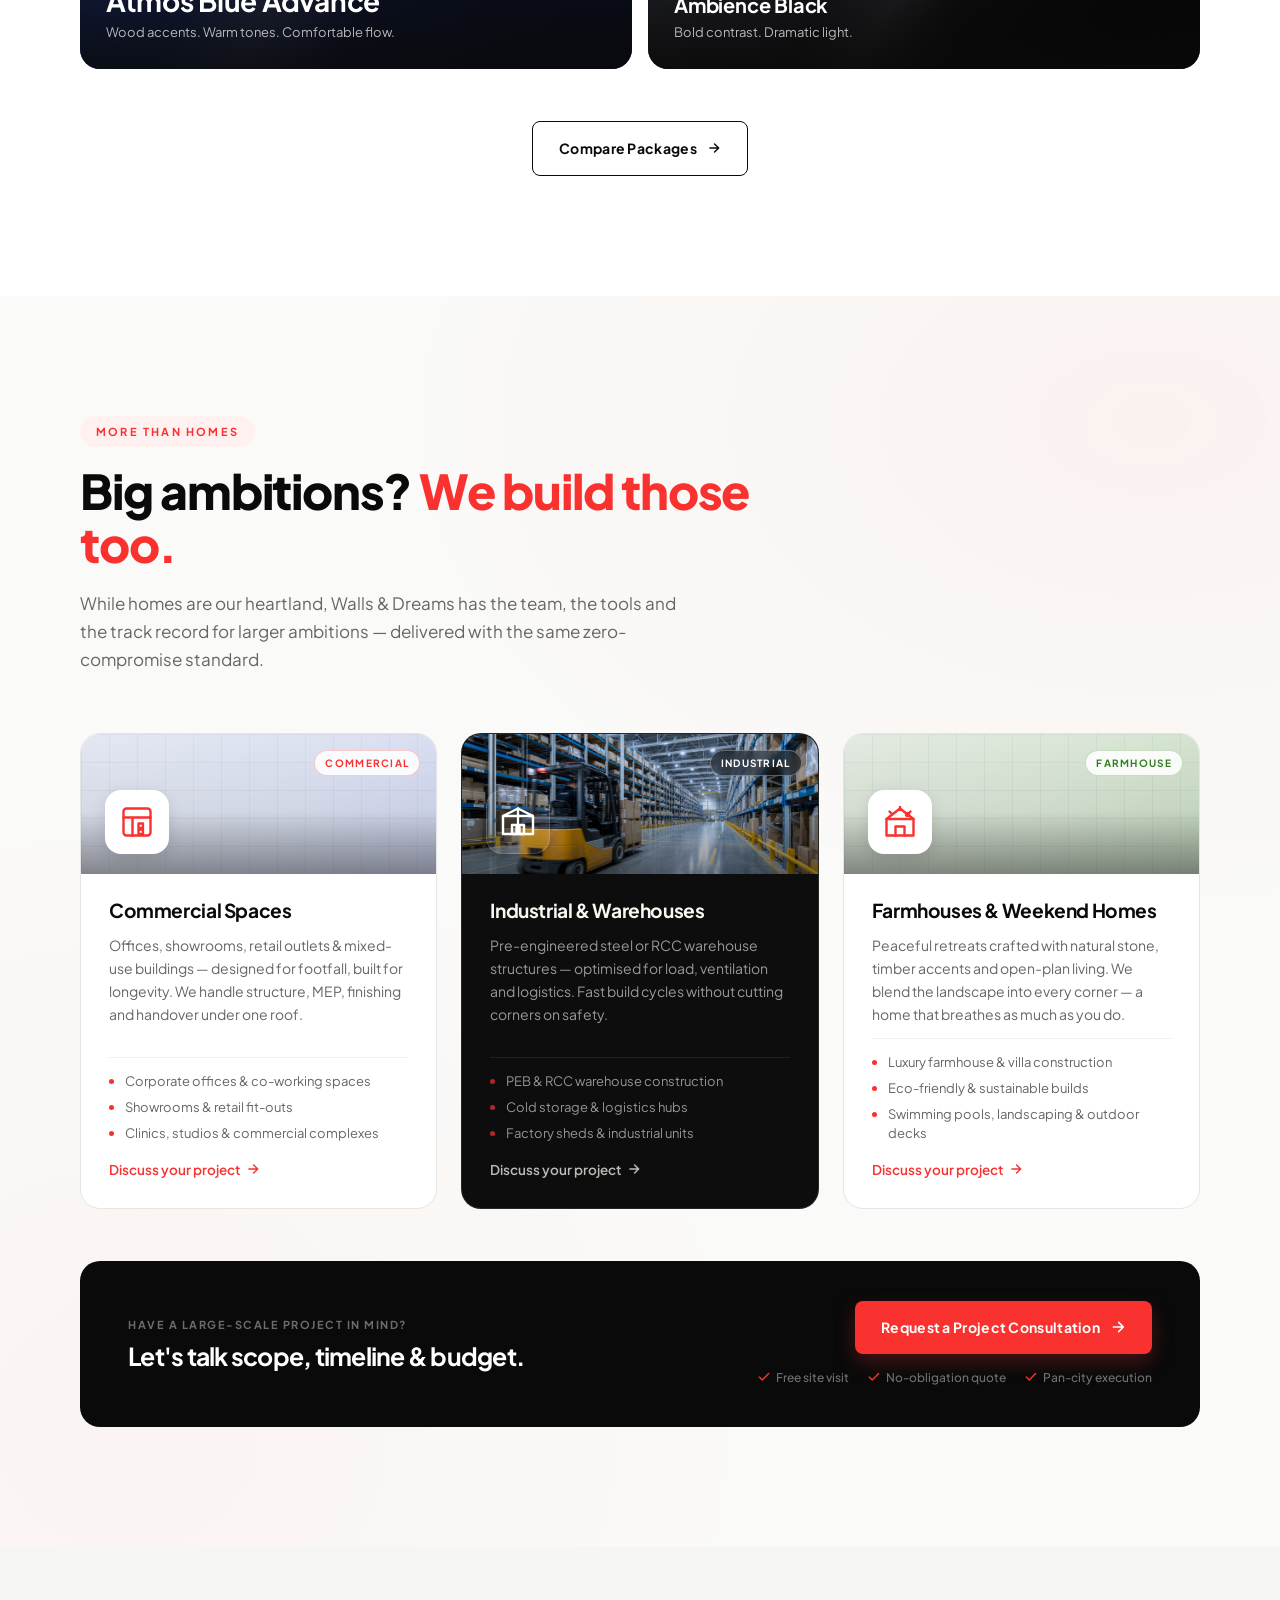
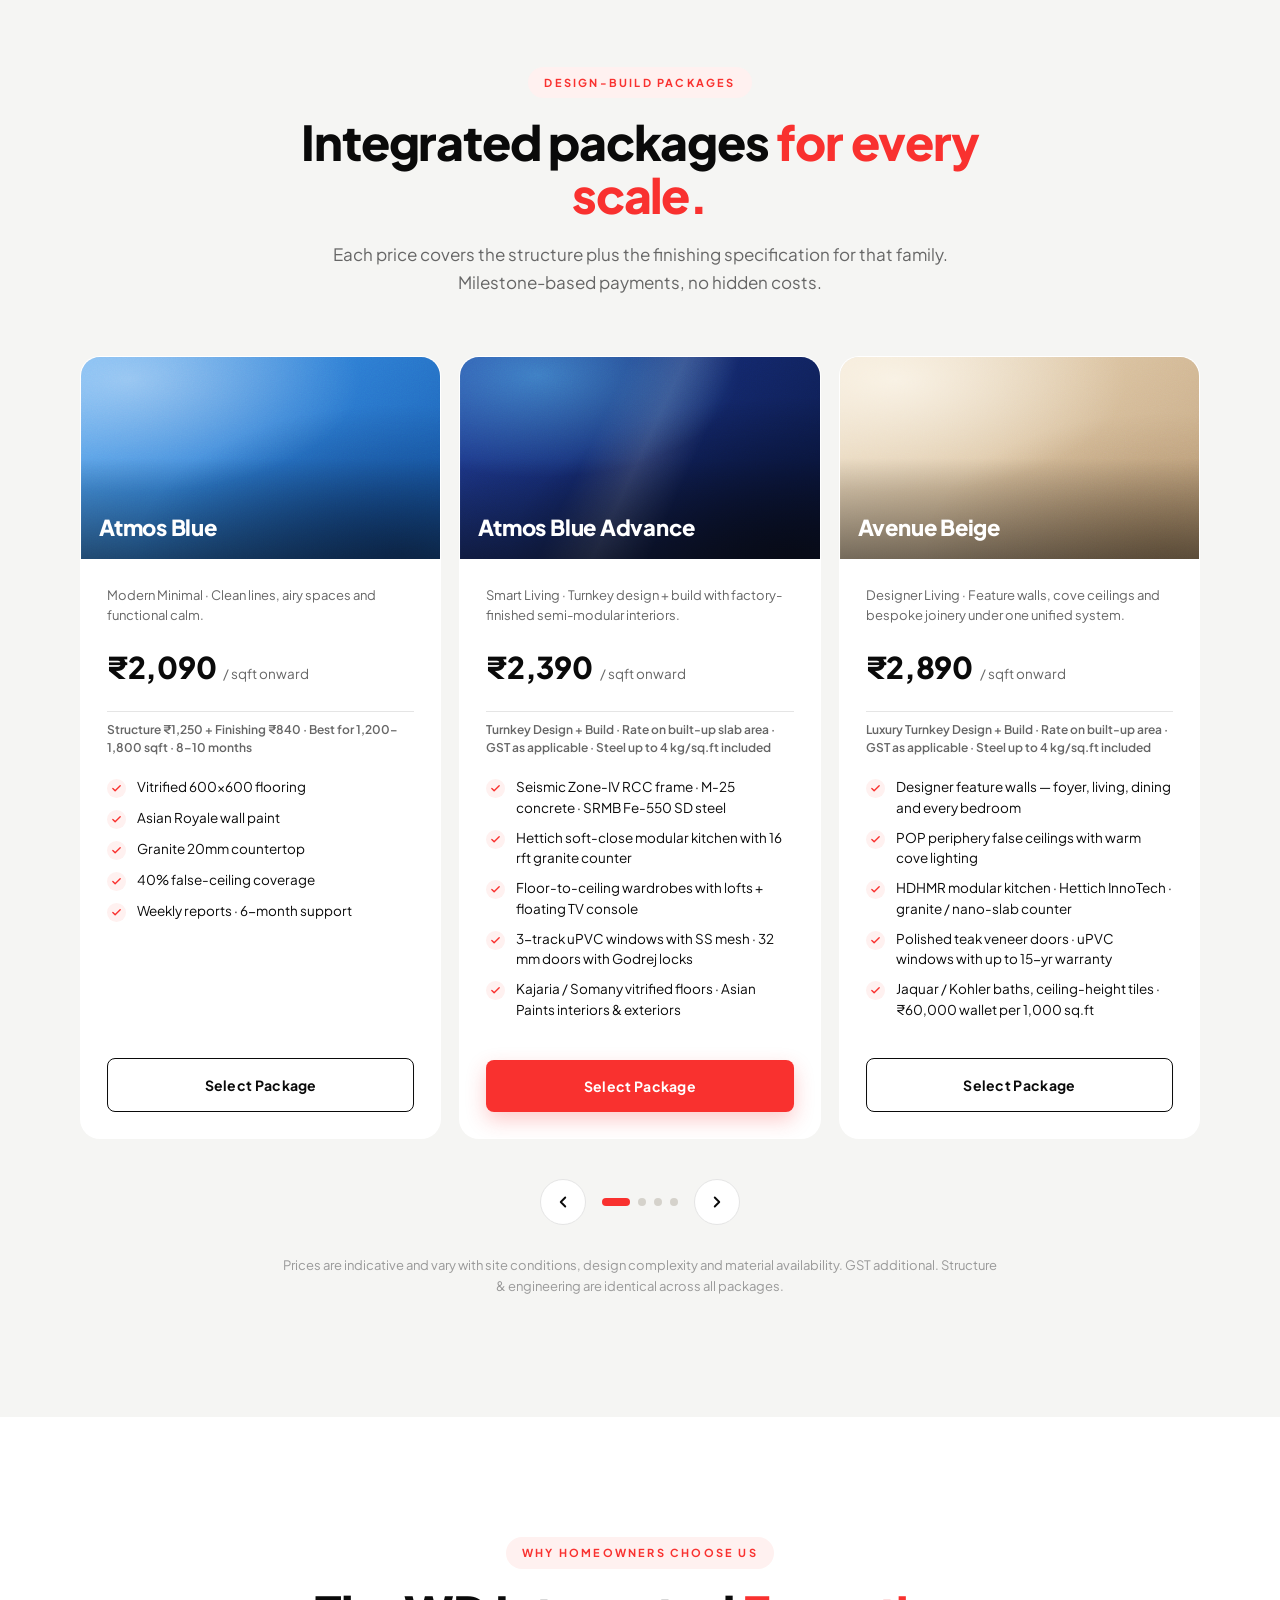
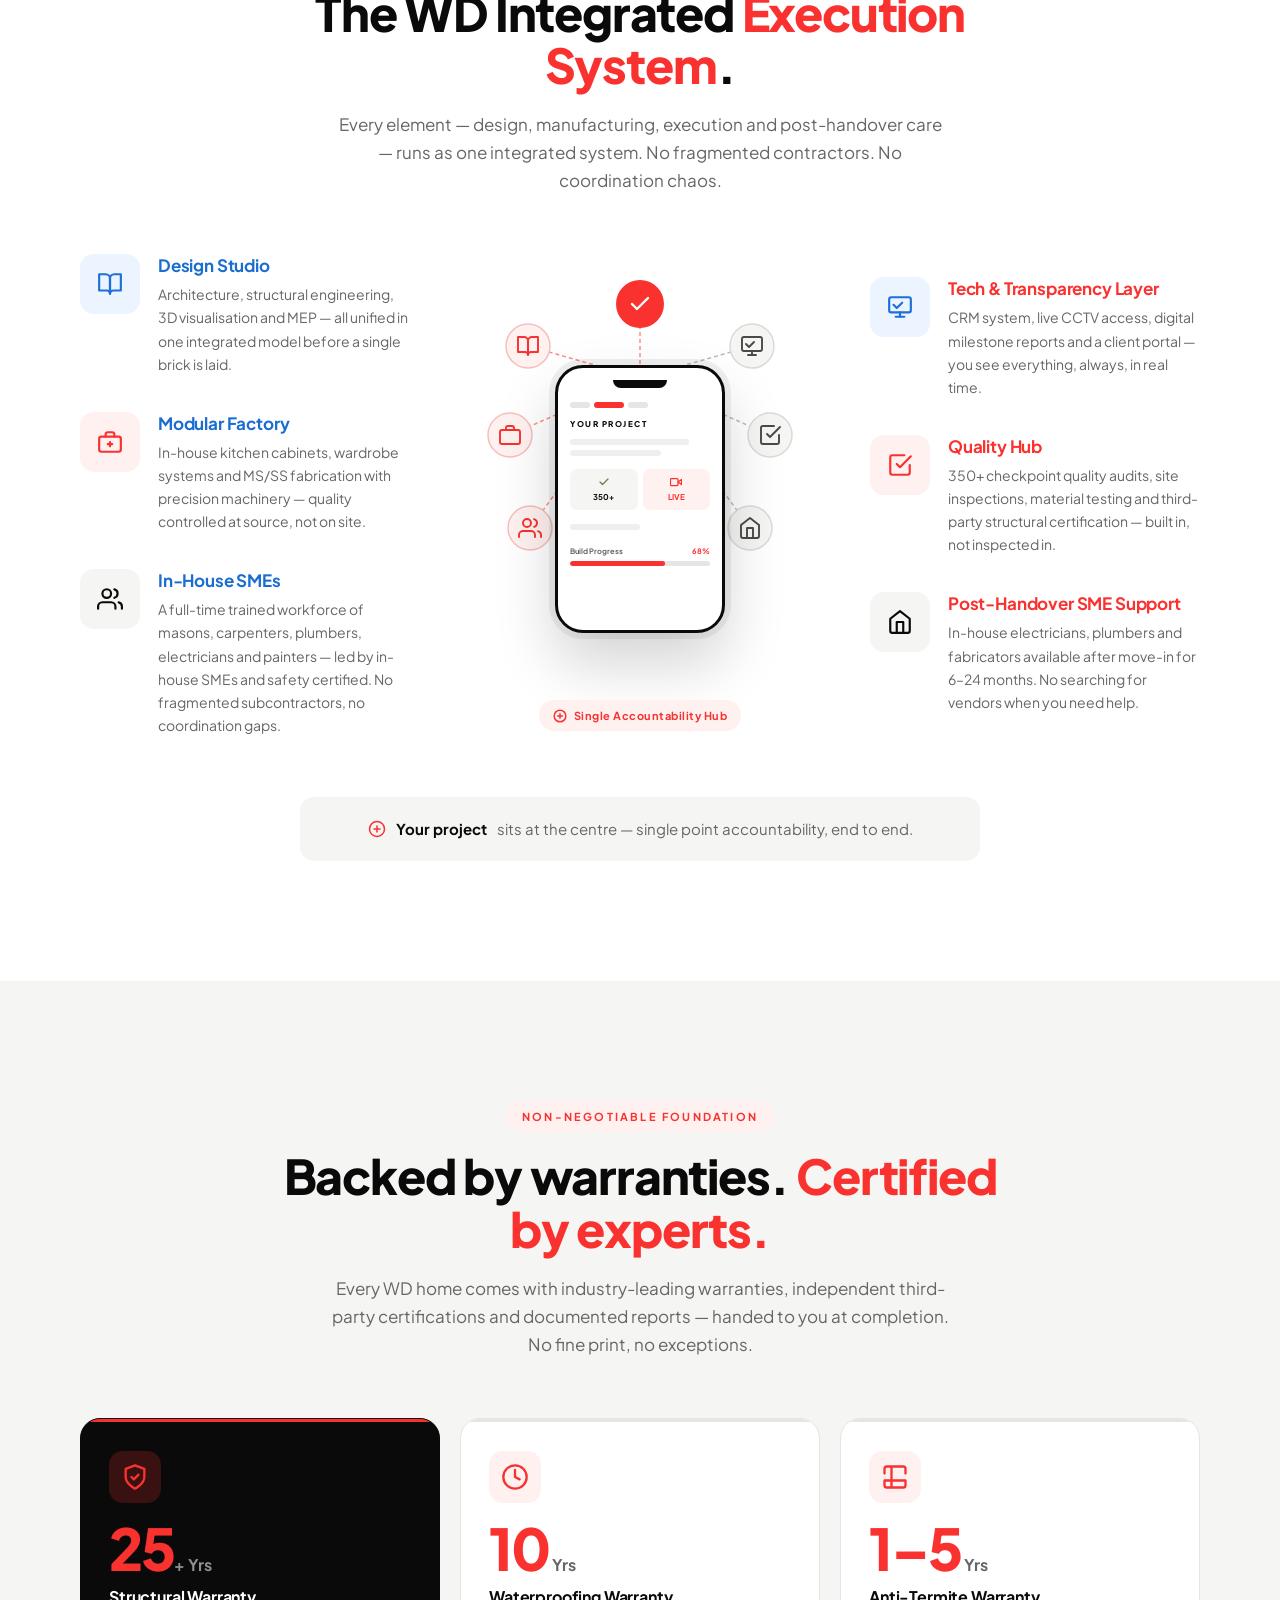
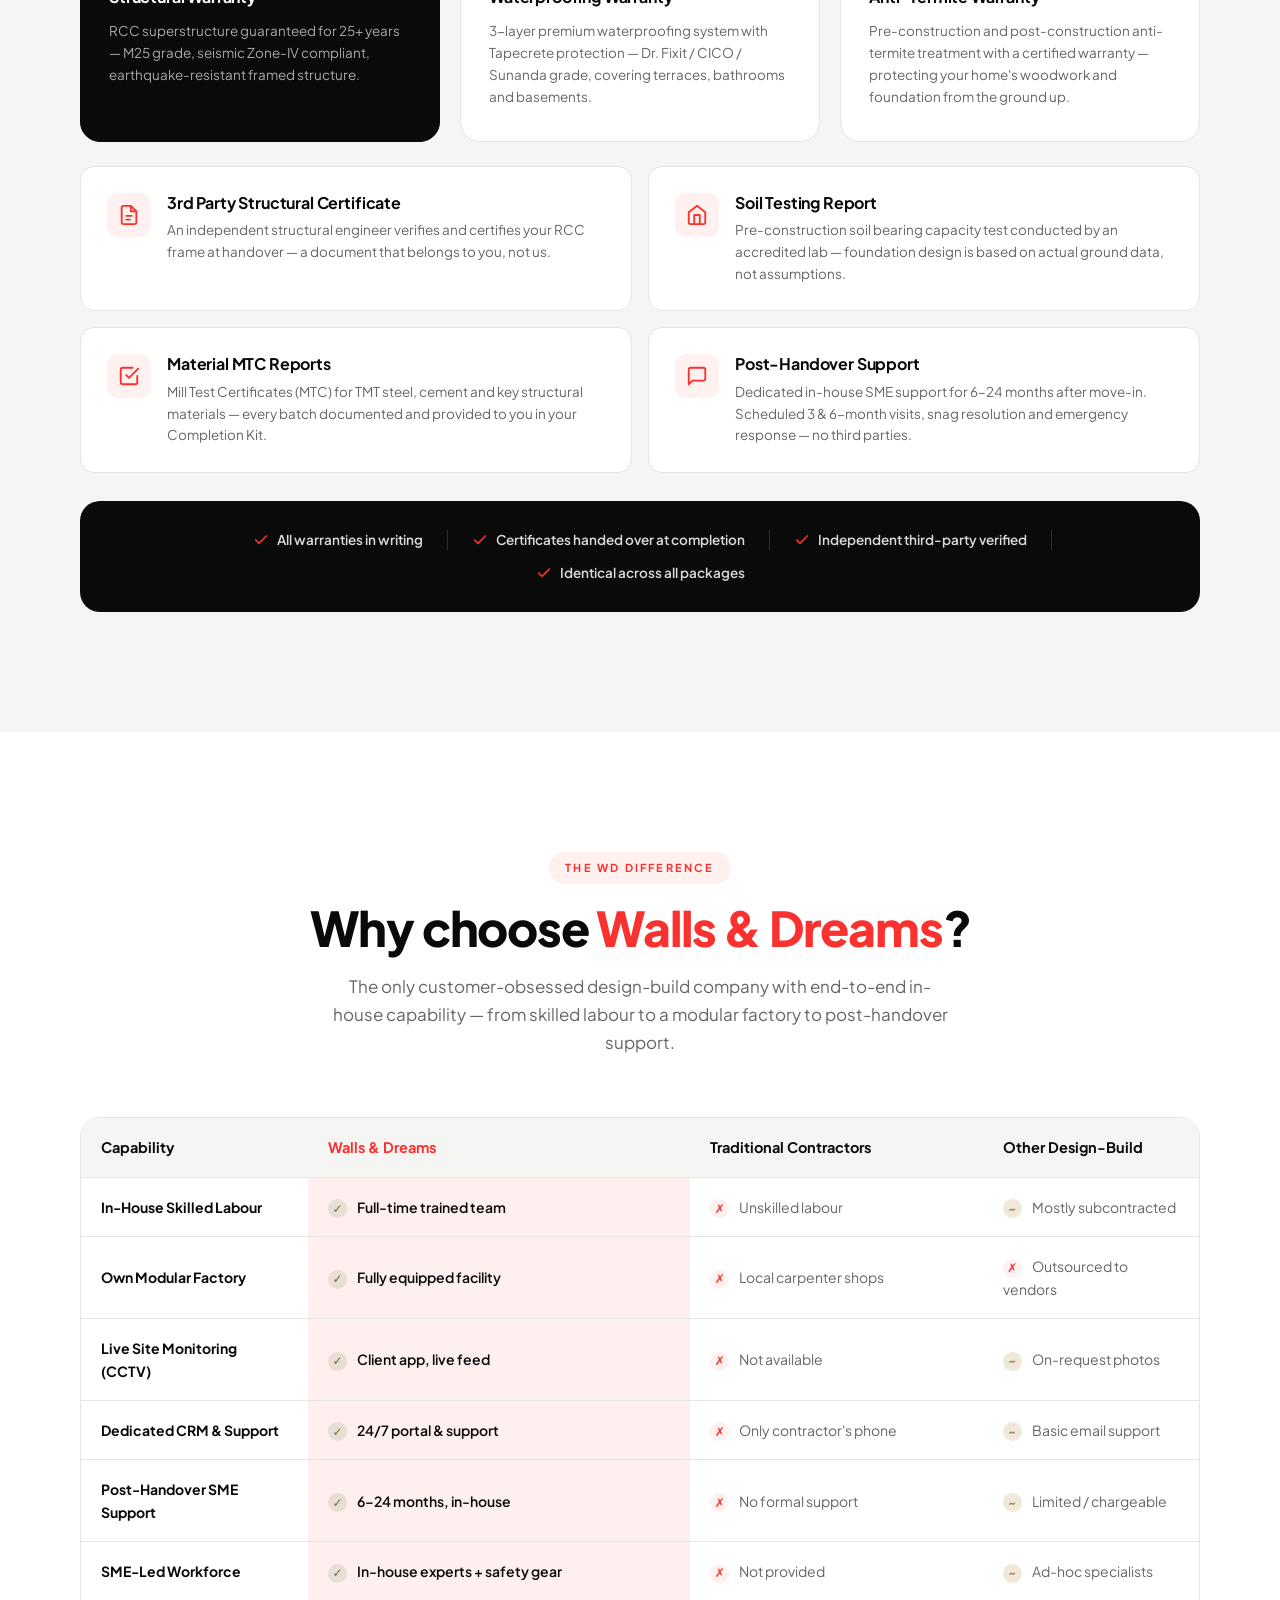
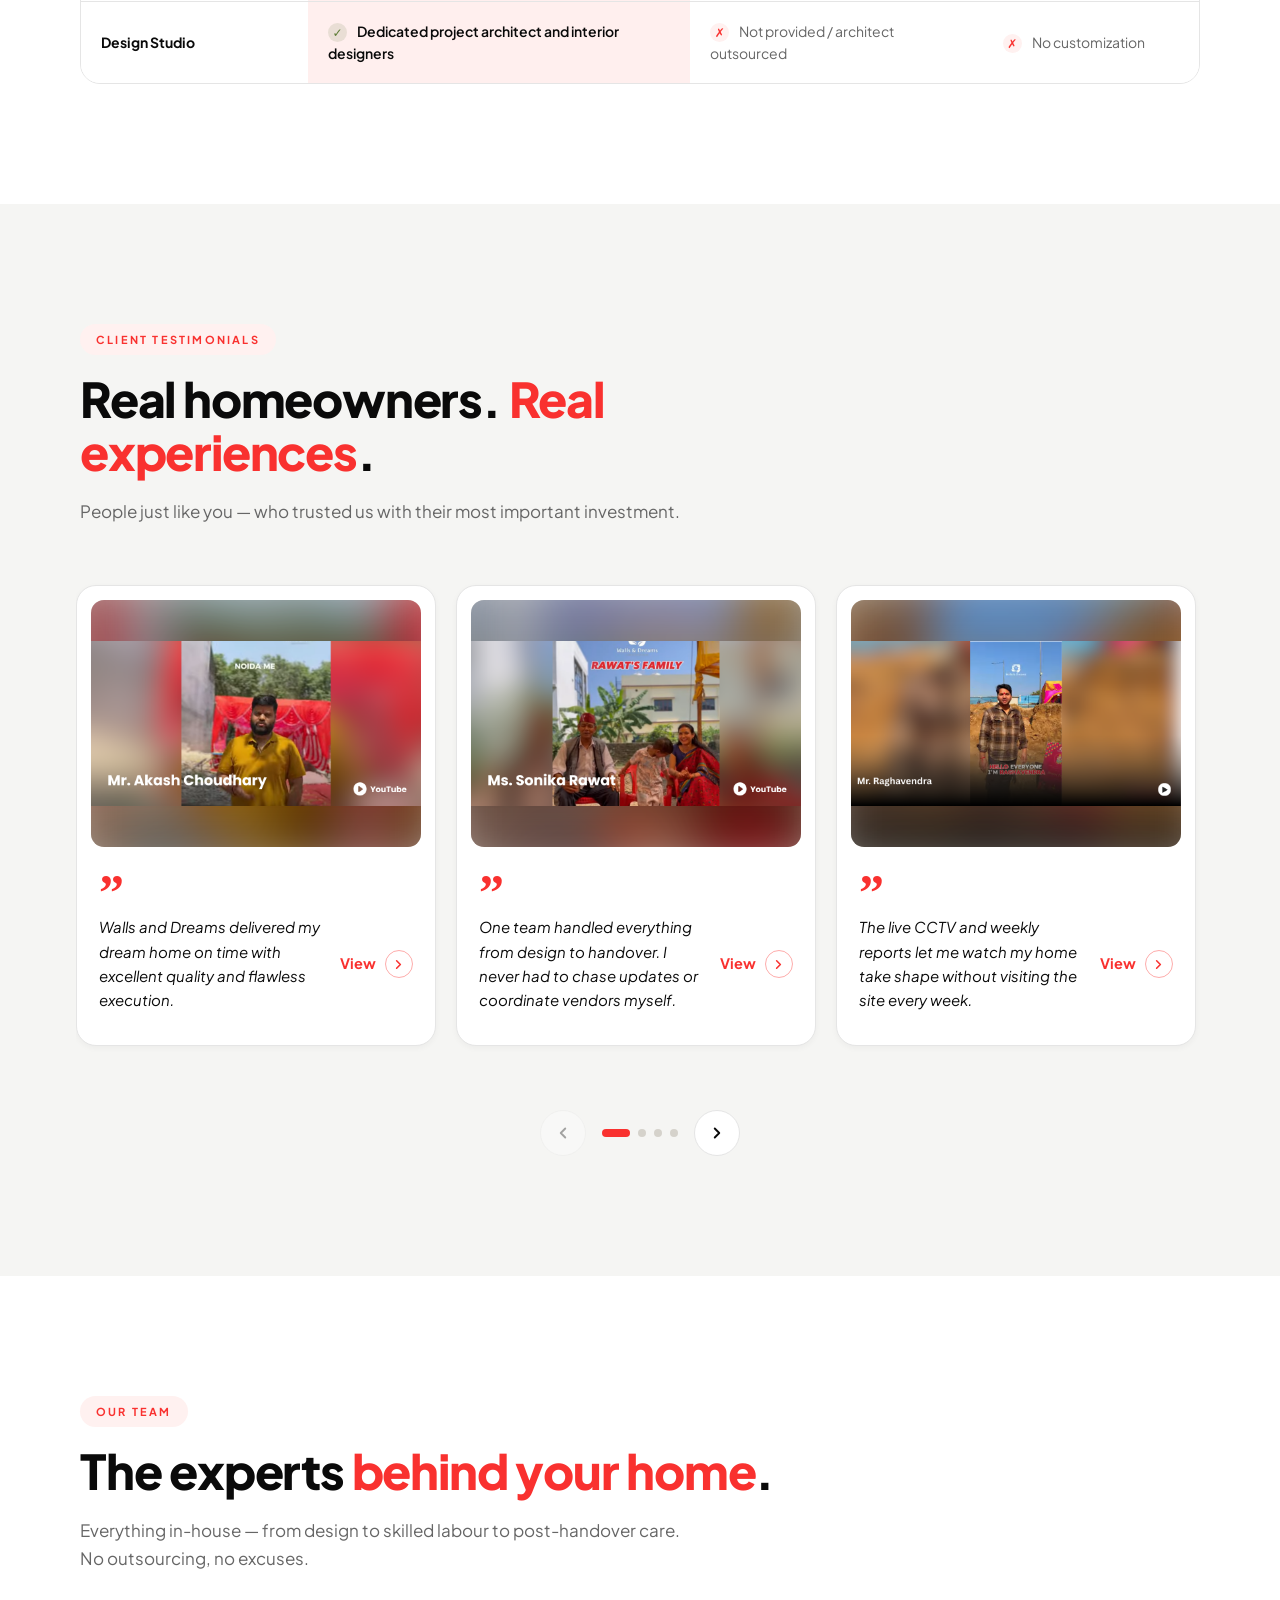
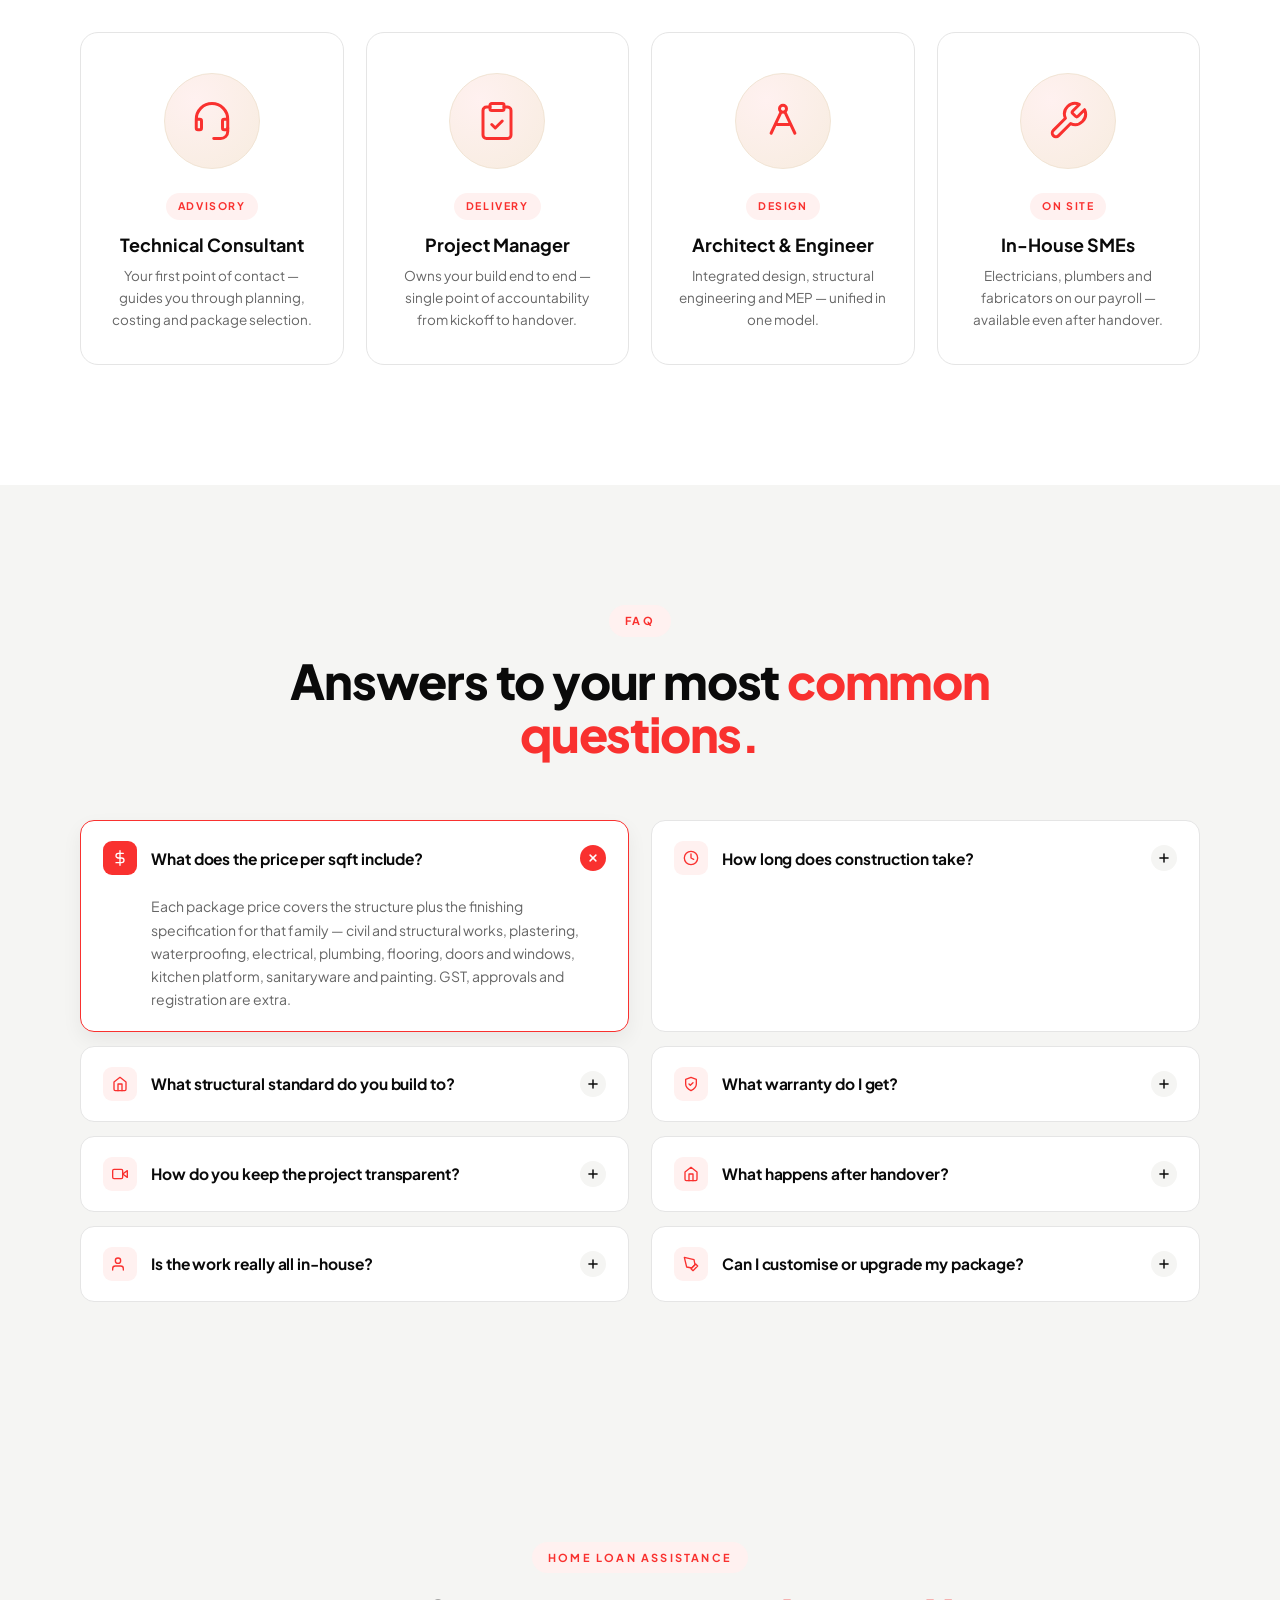
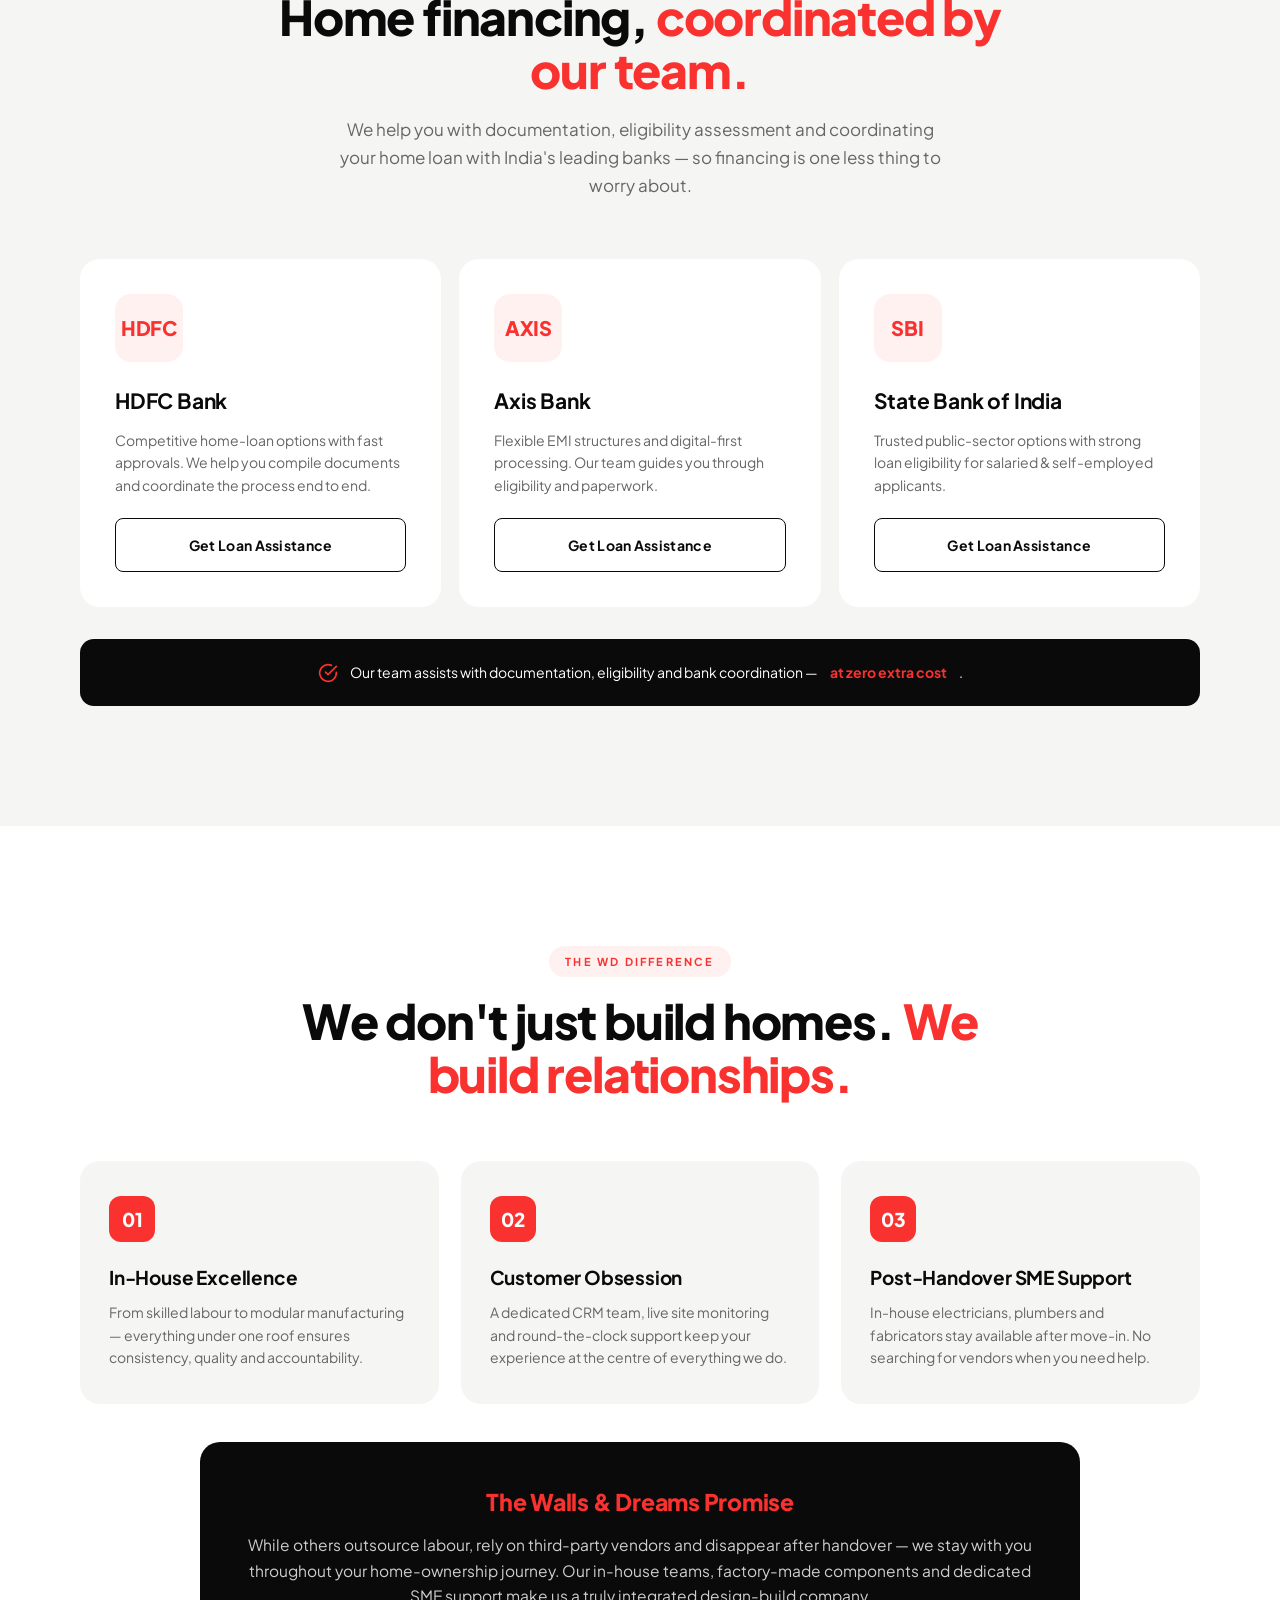
==== commit 066da67b: "Packages: Advance / Beige / Black cards take the package-record copy Tagline, rate (2,390 / 2,890 / " ====
--- a/index.html
+++ b/index.html
@@ -865,15 +865,15 @@
           <span class="pkg-photo-tier">Atmos Blue Advance</span>
         </div>
         <div class="pkg-body">
-          <p class="pkg-tag">Warm Modern · Wood accents, warm tones and comfortable flow.</p>
-          <div class="pkg-price"><span class="pkg-price-amt">₹2,190</span><span class="pkg-price-unit">/ sqft onward</span></div>
-          <p class="pkg-build">Structure ₹1,250 + Finishing ₹940 · Best for 1,200–2,500 sqft · 10–12 months</p>
+          <p class="pkg-tag">Smart Living · Turnkey design + build with factory-finished semi-modular interiors.</p>
+          <div class="pkg-price"><span class="pkg-price-amt">₹2,390</span><span class="pkg-price-unit">/ sqft onward</span></div>
+          <p class="pkg-build">Turnkey Design + Build · Rate on built-up slab area · GST as applicable · Steel up to 4 kg/sq.ft included</p>
           <div class="pkg-feats">
-            <div class="pkg-feat"><span class="pkg-check"><svg width="11" height="11" viewBox="0 0 24 24" fill="none" stroke="currentColor" stroke-width="3" stroke-linecap="round" stroke-linejoin="round"><polyline points="20 6 9 17 4 12"/></svg></span>Engineered wood flooring</div>
-            <div class="pkg-feat"><span class="pkg-check"><svg width="11" height="11" viewBox="0 0 24 24" fill="none" stroke="currentColor" stroke-width="3" stroke-linecap="round" stroke-linejoin="round"><polyline points="20 6 9 17 4 12"/></svg></span>Dulux Premium + highlight wall</div>
-            <div class="pkg-feat"><span class="pkg-check"><svg width="11" height="11" viewBox="0 0 24 24" fill="none" stroke="currentColor" stroke-width="3" stroke-linecap="round" stroke-linejoin="round"><polyline points="20 6 9 17 4 12"/></svg></span>Quartz 20mm countertop</div>
-            <div class="pkg-feat"><span class="pkg-check"><svg width="11" height="11" viewBox="0 0 24 24" fill="none" stroke="currentColor" stroke-width="3" stroke-linecap="round" stroke-linejoin="round"><polyline points="20 6 9 17 4 12"/></svg></span>60% false-ceiling coverage</div>
-            <div class="pkg-feat"><span class="pkg-check"><svg width="11" height="11" viewBox="0 0 24 24" fill="none" stroke="currentColor" stroke-width="3" stroke-linecap="round" stroke-linejoin="round"><polyline points="20 6 9 17 4 12"/></svg></span>Live CCTV · 12-month support</div>
+            <div class="pkg-feat"><span class="pkg-check"><svg width="11" height="11" viewBox="0 0 24 24" fill="none" stroke="currentColor" stroke-width="3" stroke-linecap="round" stroke-linejoin="round"><polyline points="20 6 9 17 4 12"/></svg></span>Seismic Zone-IV RCC frame · M-25 concrete · SRMB Fe-550 SD steel</div>
+            <div class="pkg-feat"><span class="pkg-check"><svg width="11" height="11" viewBox="0 0 24 24" fill="none" stroke="currentColor" stroke-width="3" stroke-linecap="round" stroke-linejoin="round"><polyline points="20 6 9 17 4 12"/></svg></span>Hettich soft-close modular kitchen with 16 rft granite counter</div>
+            <div class="pkg-feat"><span class="pkg-check"><svg width="11" height="11" viewBox="0 0 24 24" fill="none" stroke="currentColor" stroke-width="3" stroke-linecap="round" stroke-linejoin="round"><polyline points="20 6 9 17 4 12"/></svg></span>Floor-to-ceiling wardrobes with lofts + floating TV console</div>
+            <div class="pkg-feat"><span class="pkg-check"><svg width="11" height="11" viewBox="0 0 24 24" fill="none" stroke="currentColor" stroke-width="3" stroke-linecap="round" stroke-linejoin="round"><polyline points="20 6 9 17 4 12"/></svg></span>3-track uPVC windows with SS mesh · 32 mm doors with Godrej locks</div>
+            <div class="pkg-feat"><span class="pkg-check"><svg width="11" height="11" viewBox="0 0 24 24" fill="none" stroke="currentColor" stroke-width="3" stroke-linecap="round" stroke-linejoin="round"><polyline points="20 6 9 17 4 12"/></svg></span>Kajaria / Somany vitrified floors · Asian Paints interiors &amp; exteriors</div>
           </div>
           <a href="#hero-form" class="btn btn-red">Select Package</a>
         </div>
@@ -885,15 +885,15 @@
           <span class="pkg-photo-tier">Avenue Beige</span>
         </div>
         <div class="pkg-body">
-          <p class="pkg-tag">Soft Luxury · Layered ceilings, textured finishes and refined detail.</p>
-          <div class="pkg-price"><span class="pkg-price-amt">₹2,790</span><span class="pkg-price-unit">/ sqft onward</span></div>
-          <p class="pkg-build">Structure ₹1,250 + Finishing ₹1,540 · Best for 2,500–3,500 sqft · 12–14 months</p>
+          <p class="pkg-tag">Designer Living · Feature walls, cove ceilings and bespoke joinery under one unified system.</p>
+          <div class="pkg-price"><span class="pkg-price-amt">₹2,890</span><span class="pkg-price-unit">/ sqft onward</span></div>
+          <p class="pkg-build">Luxury Turnkey Design + Build · Rate on built-up area · GST as applicable · Steel up to 4 kg/sq.ft included</p>
           <div class="pkg-feats">
-            <div class="pkg-feat"><span class="pkg-check"><svg width="11" height="11" viewBox="0 0 24 24" fill="none" stroke="currentColor" stroke-width="3" stroke-linecap="round" stroke-linejoin="round"><polyline points="20 6 9 17 4 12"/></svg></span>Marble / premium-tile flooring</div>
-            <div class="pkg-feat"><span class="pkg-check"><svg width="11" height="11" viewBox="0 0 24 24" fill="none" stroke="currentColor" stroke-width="3" stroke-linecap="round" stroke-linejoin="round"><polyline points="20 6 9 17 4 12"/></svg></span>Textured-finish walls + paneling</div>
-            <div class="pkg-feat"><span class="pkg-check"><svg width="11" height="11" viewBox="0 0 24 24" fill="none" stroke="currentColor" stroke-width="3" stroke-linecap="round" stroke-linejoin="round"><polyline points="20 6 9 17 4 12"/></svg></span>Quartz 30mm countertop</div>
-            <div class="pkg-feat"><span class="pkg-check"><svg width="11" height="11" viewBox="0 0 24 24" fill="none" stroke="currentColor" stroke-width="3" stroke-linecap="round" stroke-linejoin="round"><polyline points="20 6 9 17 4 12"/></svg></span>80% false-ceiling coverage</div>
-            <div class="pkg-feat"><span class="pkg-check"><svg width="11" height="11" viewBox="0 0 24 24" fill="none" stroke="currentColor" stroke-width="3" stroke-linecap="round" stroke-linejoin="round"><polyline points="20 6 9 17 4 12"/></svg></span>Live + AI alerts · 18-month support</div>
+            <div class="pkg-feat"><span class="pkg-check"><svg width="11" height="11" viewBox="0 0 24 24" fill="none" stroke="currentColor" stroke-width="3" stroke-linecap="round" stroke-linejoin="round"><polyline points="20 6 9 17 4 12"/></svg></span>Designer feature walls — foyer, living, dining and every bedroom</div>
+            <div class="pkg-feat"><span class="pkg-check"><svg width="11" height="11" viewBox="0 0 24 24" fill="none" stroke="currentColor" stroke-width="3" stroke-linecap="round" stroke-linejoin="round"><polyline points="20 6 9 17 4 12"/></svg></span>POP periphery false ceilings with warm cove lighting</div>
+            <div class="pkg-feat"><span class="pkg-check"><svg width="11" height="11" viewBox="0 0 24 24" fill="none" stroke="currentColor" stroke-width="3" stroke-linecap="round" stroke-linejoin="round"><polyline points="20 6 9 17 4 12"/></svg></span>HDHMR modular kitchen · Hettich InnoTech · granite / nano-slab counter</div>
+            <div class="pkg-feat"><span class="pkg-check"><svg width="11" height="11" viewBox="0 0 24 24" fill="none" stroke="currentColor" stroke-width="3" stroke-linecap="round" stroke-linejoin="round"><polyline points="20 6 9 17 4 12"/></svg></span>Polished teak veneer doors · uPVC windows with up to 15-yr warranty</div>
+            <div class="pkg-feat"><span class="pkg-check"><svg width="11" height="11" viewBox="0 0 24 24" fill="none" stroke="currentColor" stroke-width="3" stroke-linecap="round" stroke-linejoin="round"><polyline points="20 6 9 17 4 12"/></svg></span>Jaquar / Kohler baths, ceiling-height tiles · ₹60,000 wallet per 1,000 sq.ft</div>
           </div>
           <a href="#hero-form" class="btn btn-ghost">Select Package</a>
         </div>
@@ -905,15 +905,15 @@
           <span class="pkg-photo-tier">Ambience Black</span>
         </div>
         <div class="pkg-body">
-          <p class="pkg-tag">Signature · Bold contrasts, dramatic lighting and strong geometry.</p>
+          <p class="pkg-tag">Bespoke Luxury · Designer walls, quartz kitchen and an enclosed mandir, finished to one theme.</p>
           <div class="pkg-price"><span class="pkg-price-amt">₹3,490</span><span class="pkg-price-unit">/ sqft onward</span></div>
-          <p class="pkg-build">Structure ₹1,250 + Finishing ₹2,240 · Best for 3,500+ sqft · 14–16 months</p>
+          <p class="pkg-build">Premium Turnkey Design + Build · Rate on built-up area · GST as applicable · Steel up to 4 kg/sq.ft included</p>
           <div class="pkg-feats">
-            <div class="pkg-feat"><span class="pkg-check"><svg width="11" height="11" viewBox="0 0 24 24" fill="none" stroke="currentColor" stroke-width="3" stroke-linecap="round" stroke-linejoin="round"><polyline points="20 6 9 17 4 12"/></svg></span>Imported Italian marble flooring</div>
-            <div class="pkg-feat"><span class="pkg-check"><svg width="11" height="11" viewBox="0 0 24 24" fill="none" stroke="currentColor" stroke-width="3" stroke-linecap="round" stroke-linejoin="round"><polyline points="20 6 9 17 4 12"/></svg></span>Designer texture + veneer paneling</div>
-            <div class="pkg-feat"><span class="pkg-check"><svg width="11" height="11" viewBox="0 0 24 24" fill="none" stroke="currentColor" stroke-width="3" stroke-linecap="round" stroke-linejoin="round"><polyline points="20 6 9 17 4 12"/></svg></span>Imported-stone countertop</div>
-            <div class="pkg-feat"><span class="pkg-check"><svg width="11" height="11" viewBox="0 0 24 24" fill="none" stroke="currentColor" stroke-width="3" stroke-linecap="round" stroke-linejoin="round"><polyline points="20 6 9 17 4 12"/></svg></span>Full false-ceiling coverage</div>
-            <div class="pkg-feat"><span class="pkg-check"><svg width="11" height="11" viewBox="0 0 24 24" fill="none" stroke="currentColor" stroke-width="3" stroke-linecap="round" stroke-linejoin="round"><polyline points="20 6 9 17 4 12"/></svg></span>Dedicated PM · 24-month support</div>
+            <div class="pkg-feat"><span class="pkg-check"><svg width="11" height="11" viewBox="0 0 24 24" fill="none" stroke="currentColor" stroke-width="3" stroke-linecap="round" stroke-linejoin="round"><polyline points="20 6 9 17 4 12"/></svg></span>Two living feature walls (₹1.6 lakh) + a designer wall in every bedroom</div>
+            <div class="pkg-feat"><span class="pkg-check"><svg width="11" height="11" viewBox="0 0 24 24" fill="none" stroke="currentColor" stroke-width="3" stroke-linecap="round" stroke-linejoin="round"><polyline points="20 6 9 17 4 12"/></svg></span>Quartz modular kitchen up to 120 sq.ft · glass shutters · under-cabinet lighting</div>
+            <div class="pkg-feat"><span class="pkg-check"><svg width="11" height="11" viewBox="0 0 24 24" fill="none" stroke="currentColor" stroke-width="3" stroke-linecap="round" stroke-linejoin="round"><polyline points="20 6 9 17 4 12"/></svg></span>Enclosed designer mandir (₹1.2 lakh) with CNC-cut wooden partition</div>
+            <div class="pkg-feat"><span class="pkg-check"><svg width="11" height="11" viewBox="0 0 24 24" fill="none" stroke="currentColor" stroke-width="3" stroke-linecap="round" stroke-linejoin="round"><polyline points="20 6 9 17 4 12"/></svg></span>Jaquar washrooms with vanity and frameless glass shower partitions</div>
+            <div class="pkg-feat"><span class="pkg-check"><svg width="11" height="11" viewBox="0 0 24 24" fill="none" stroke="currentColor" stroke-width="3" stroke-linecap="round" stroke-linejoin="round"><polyline points="20 6 9 17 4 12"/></svg></span>Veneer main door · MS powder-coated gate · glass-railing staircase</div>
           </div>
           <a href="#hero-form" class="btn btn-ghost">Select Package</a>
         </div>
--- a/css/style.css
+++ b/css/style.css
@@ -1642,12 +1642,9 @@
 .pkg-price-unit { font-size: 13.5px; color: var(--ink-muted); }
 .pkg-build { font-size: 12px; color: var(--ink-muted); margin-top: 9px; line-height: 1.5; font-weight: 600; }
 .pkg-feats { margin: 20px 0; display: flex; flex-direction: column; gap: 10px; flex: 1; }
-/* 2026-09-18: package card details blurred at the client's request — the copy,
-   price, build breakdown and feature list stay in the markup, only their
-   rendering is softened. The tier photo and "Select Package" button are untouched.
-   Remove this rule to reveal them again. (Briefly removed and restored 2026-09-28.)
-   2026-09-30: the headline price (.pkg-price) is shown in the clear; the rest stays blurred. */
-.pkg-tag, .pkg-build, .pkg-feats { filter: blur(6px); }
+/* 2026-09-18 → 2026-10-09: the package card details were blurred (filter: blur(6px) on
+   .pkg-tag, .pkg-build, .pkg-feats) at the client's request; the blur was removed on
+   2026-10-09, also at the client's request. Re-add that rule here to blur them again. */
 .pkg-feat { display: flex; align-items: flex-start; gap: 11px; font-size: 13.5px; line-height: 1.5; color: var(--ink); }
 .pkg-check {
   width: 19px;
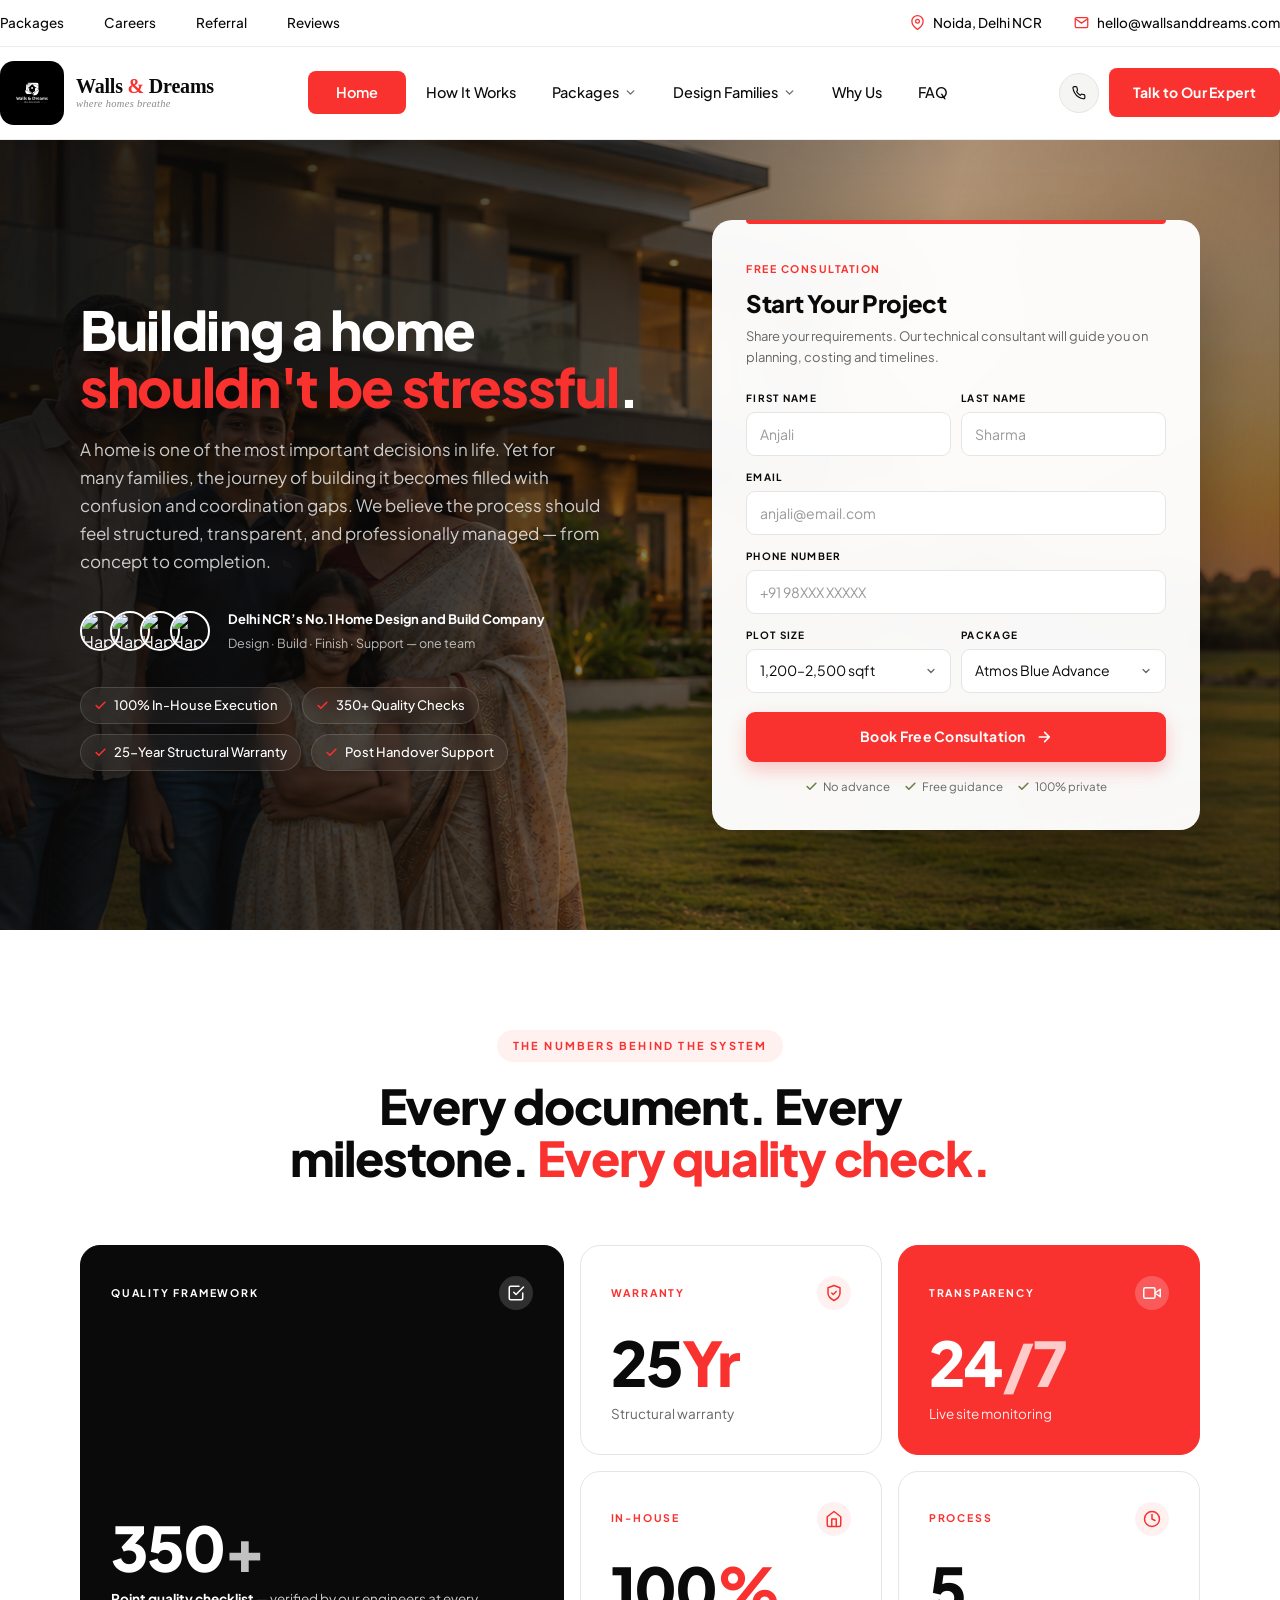
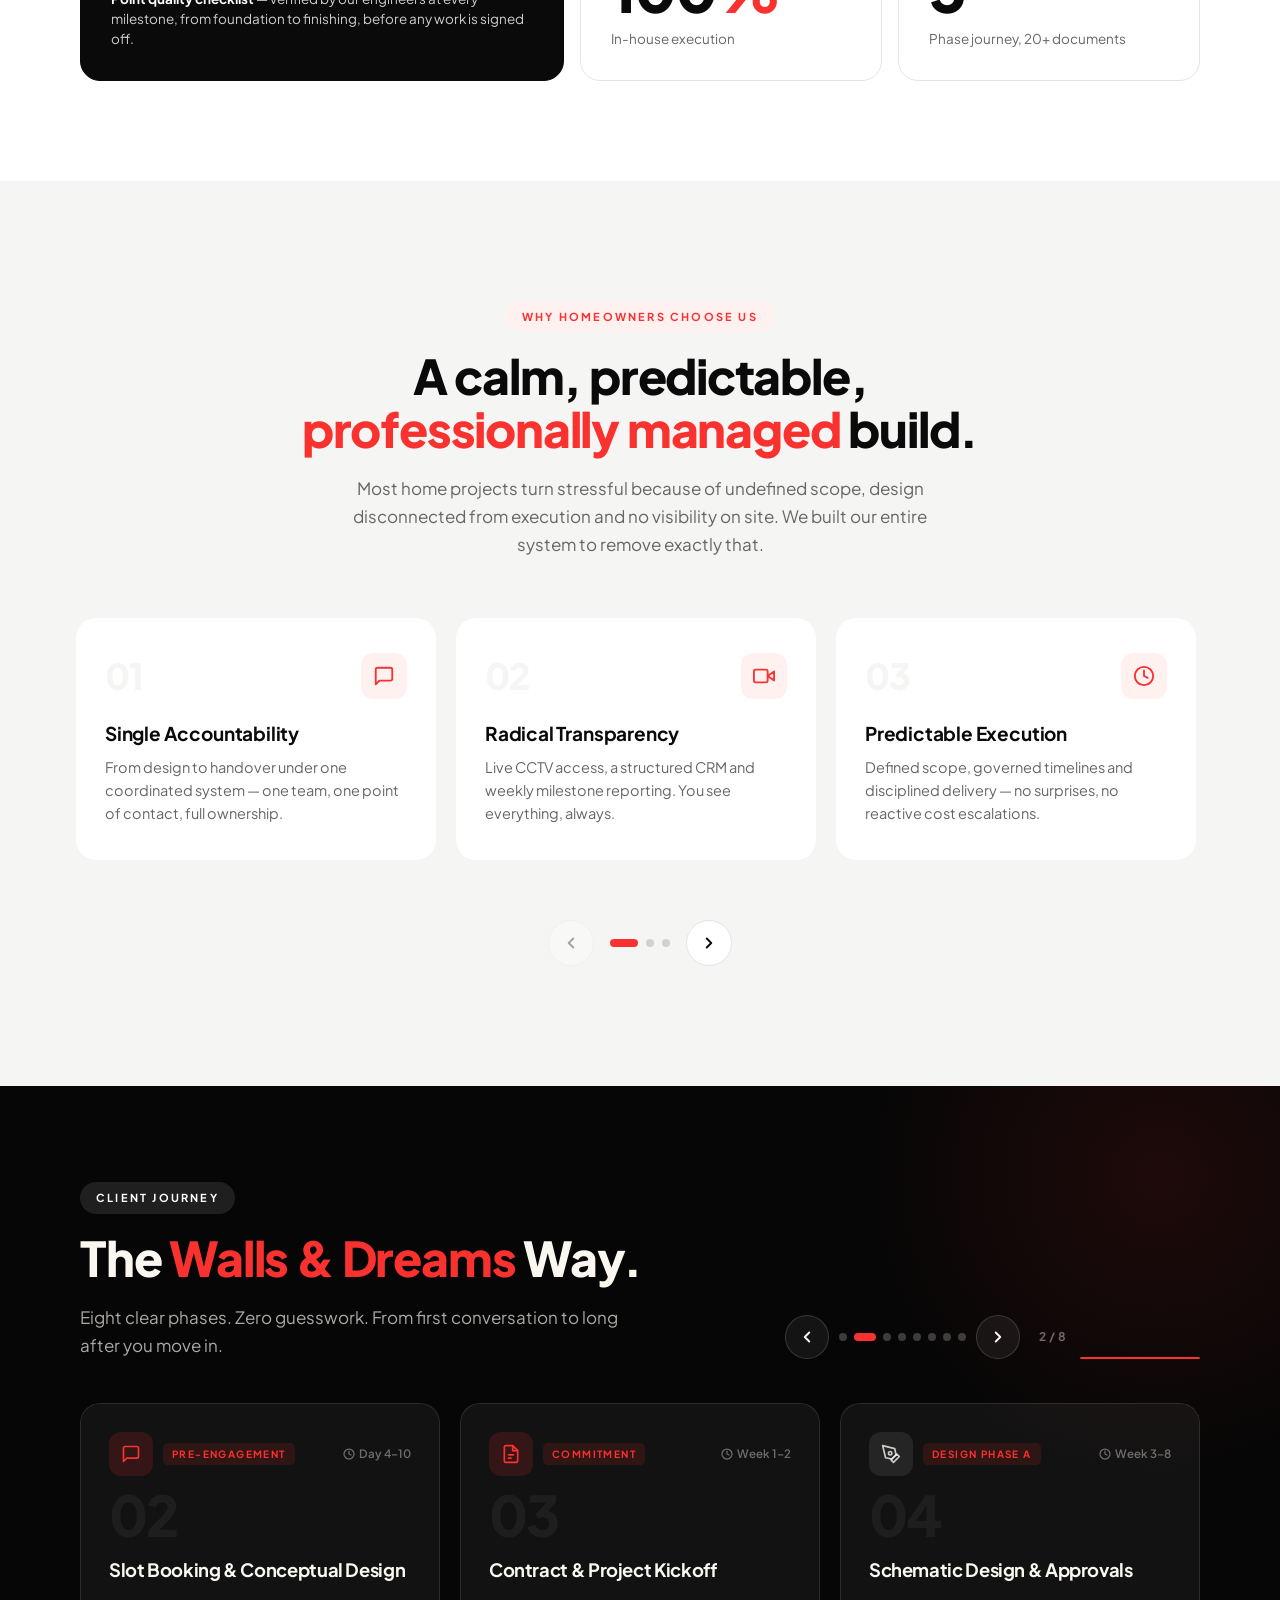
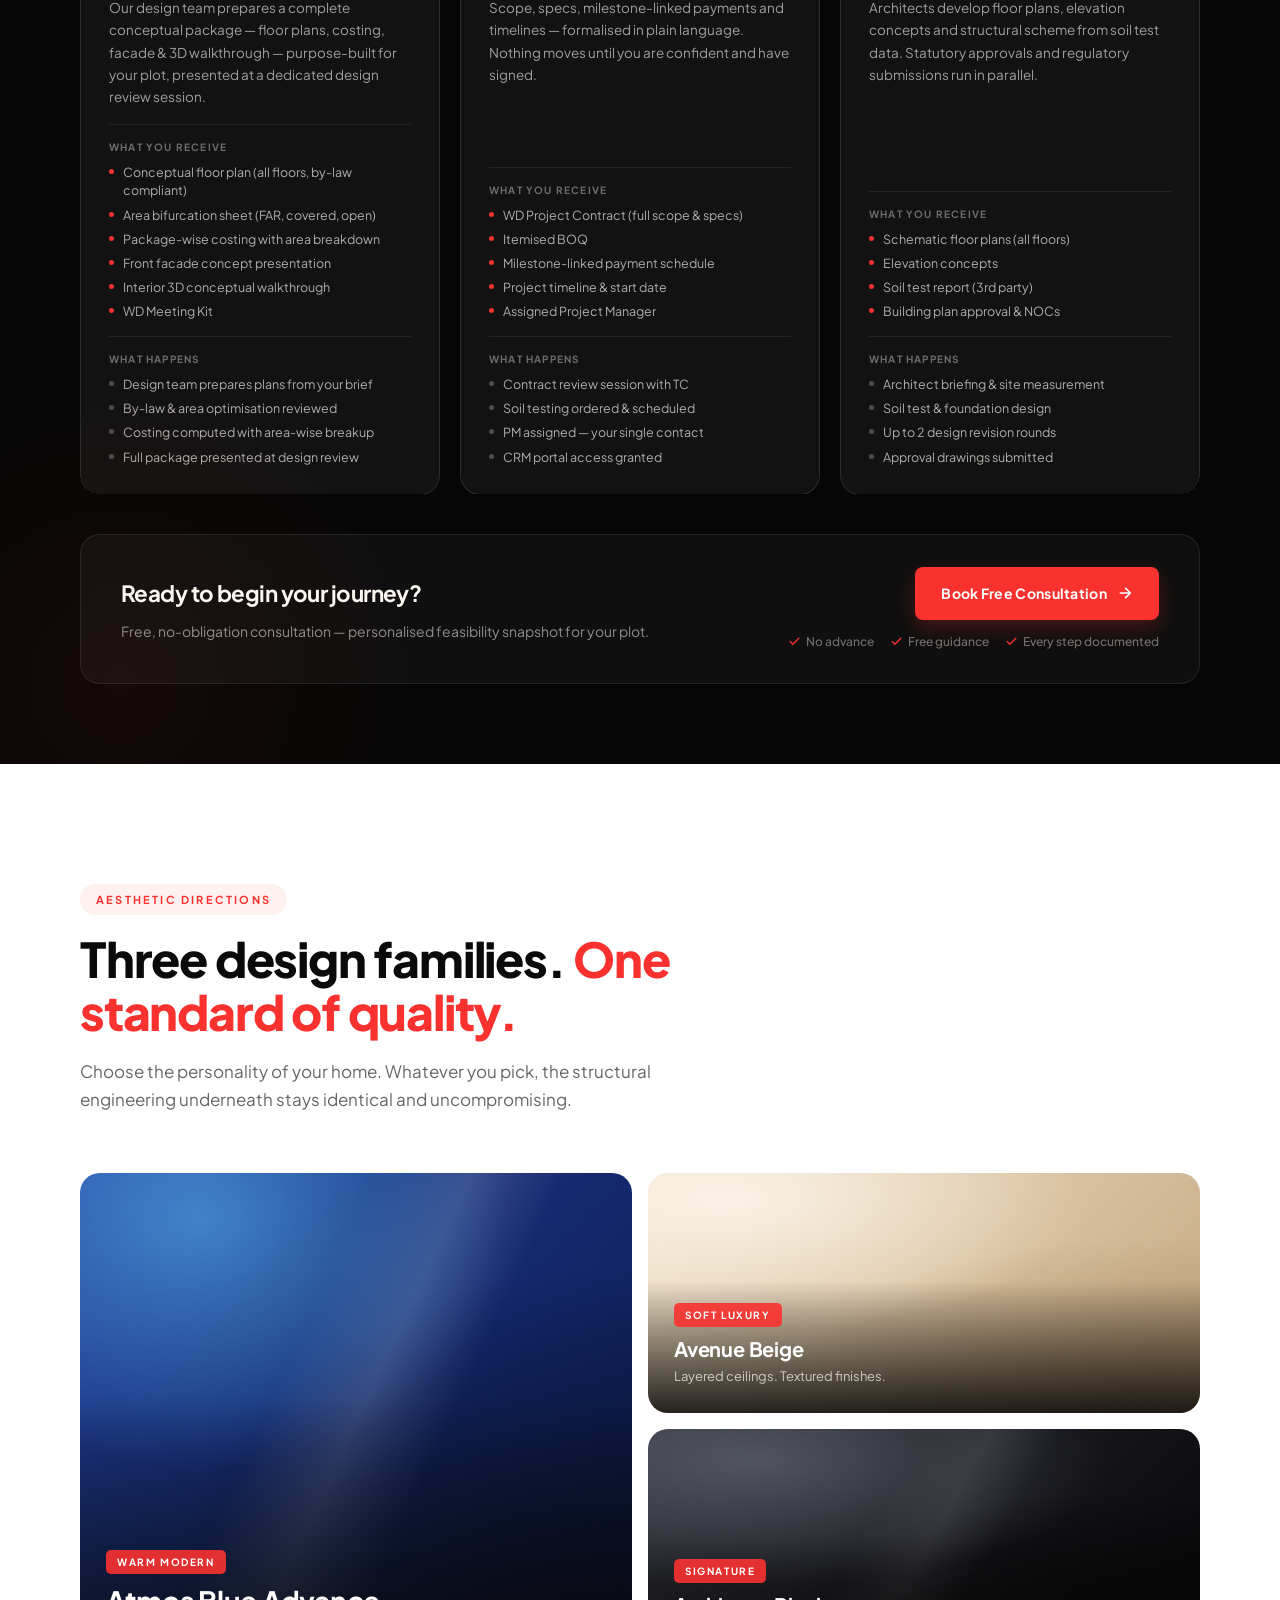
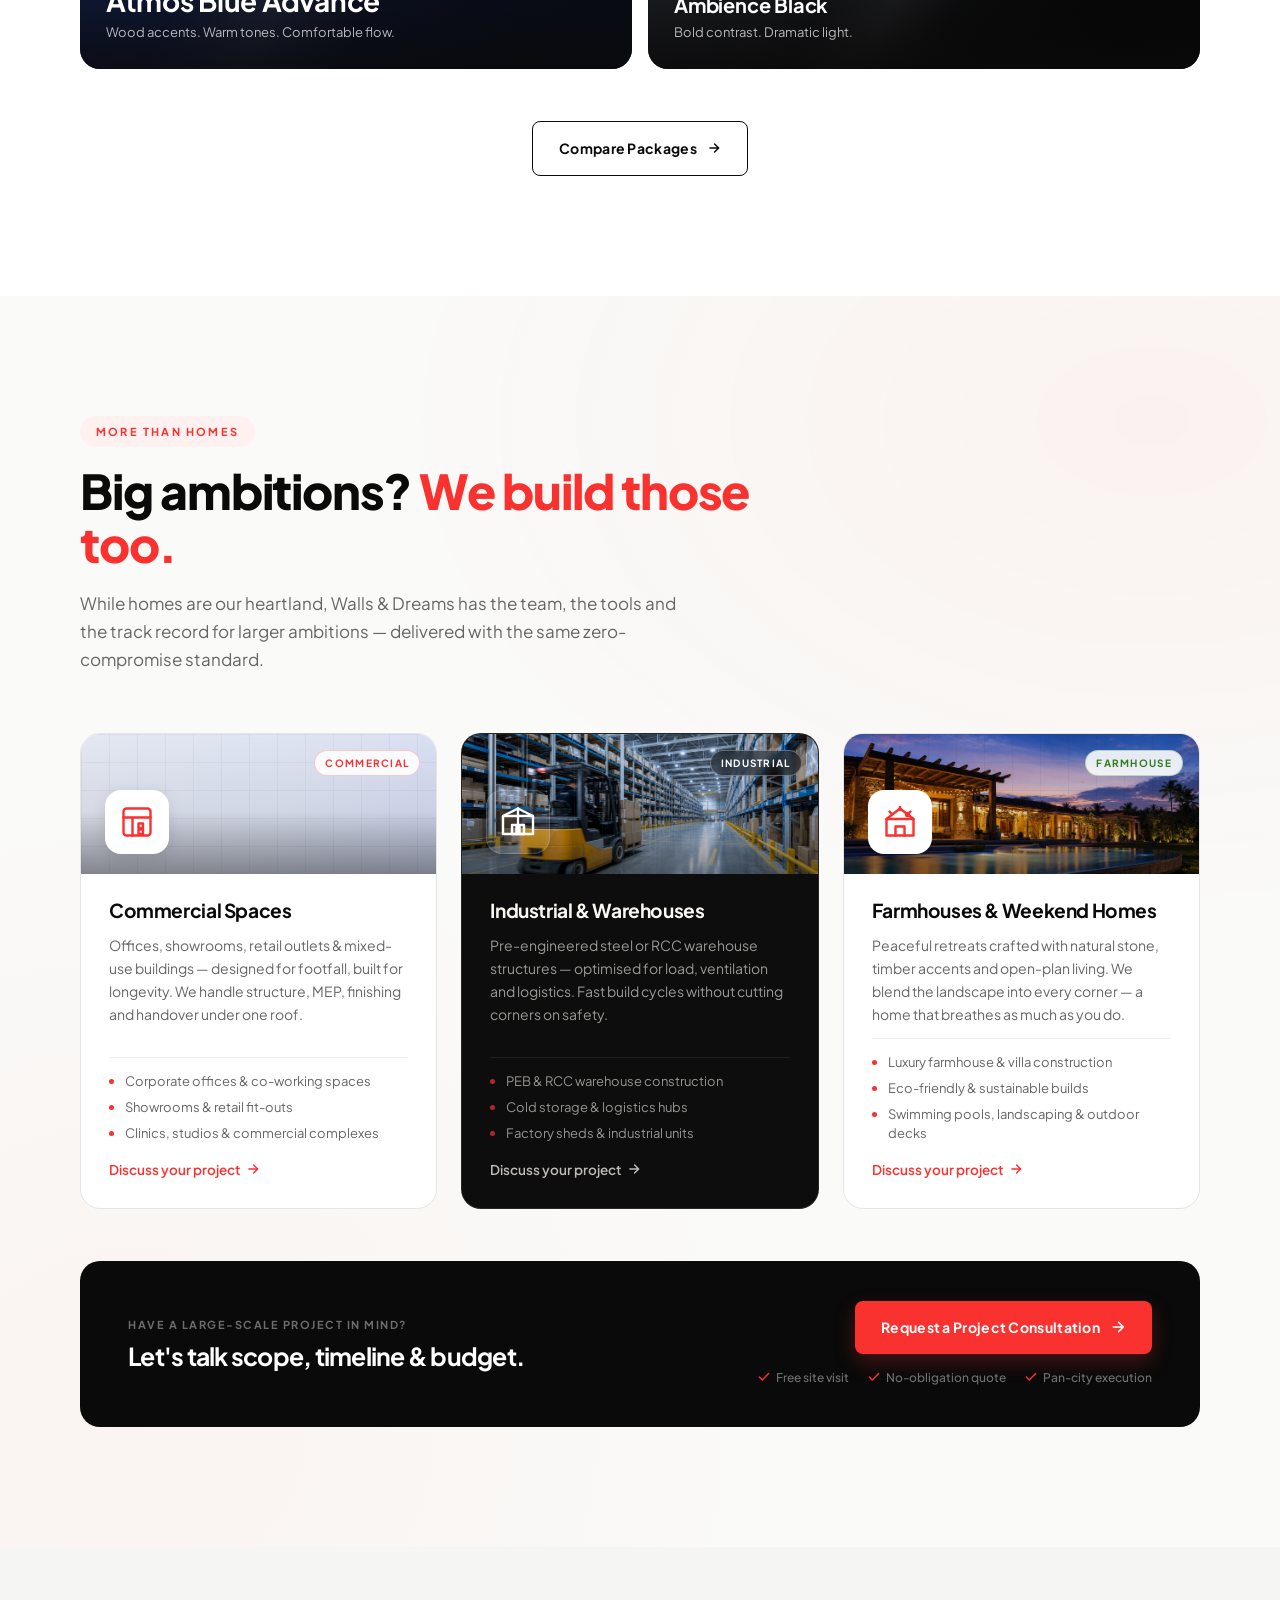
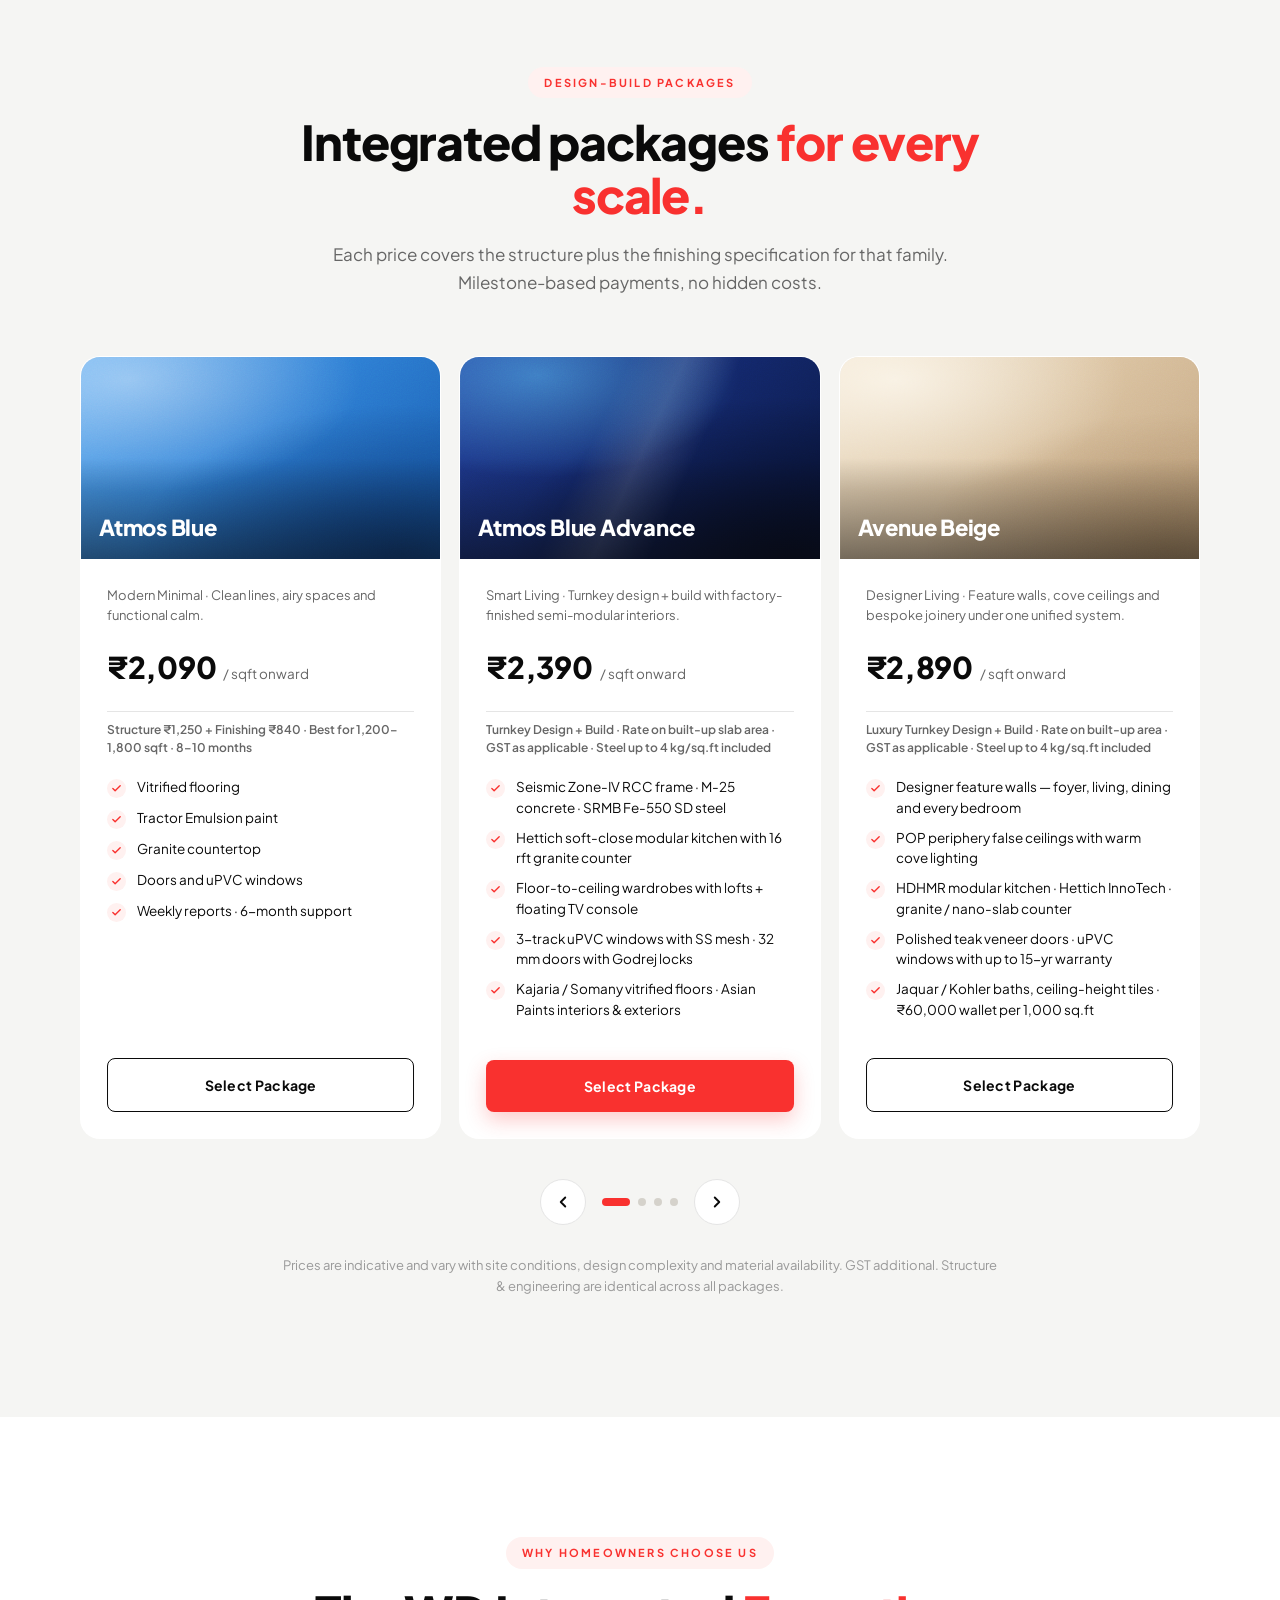
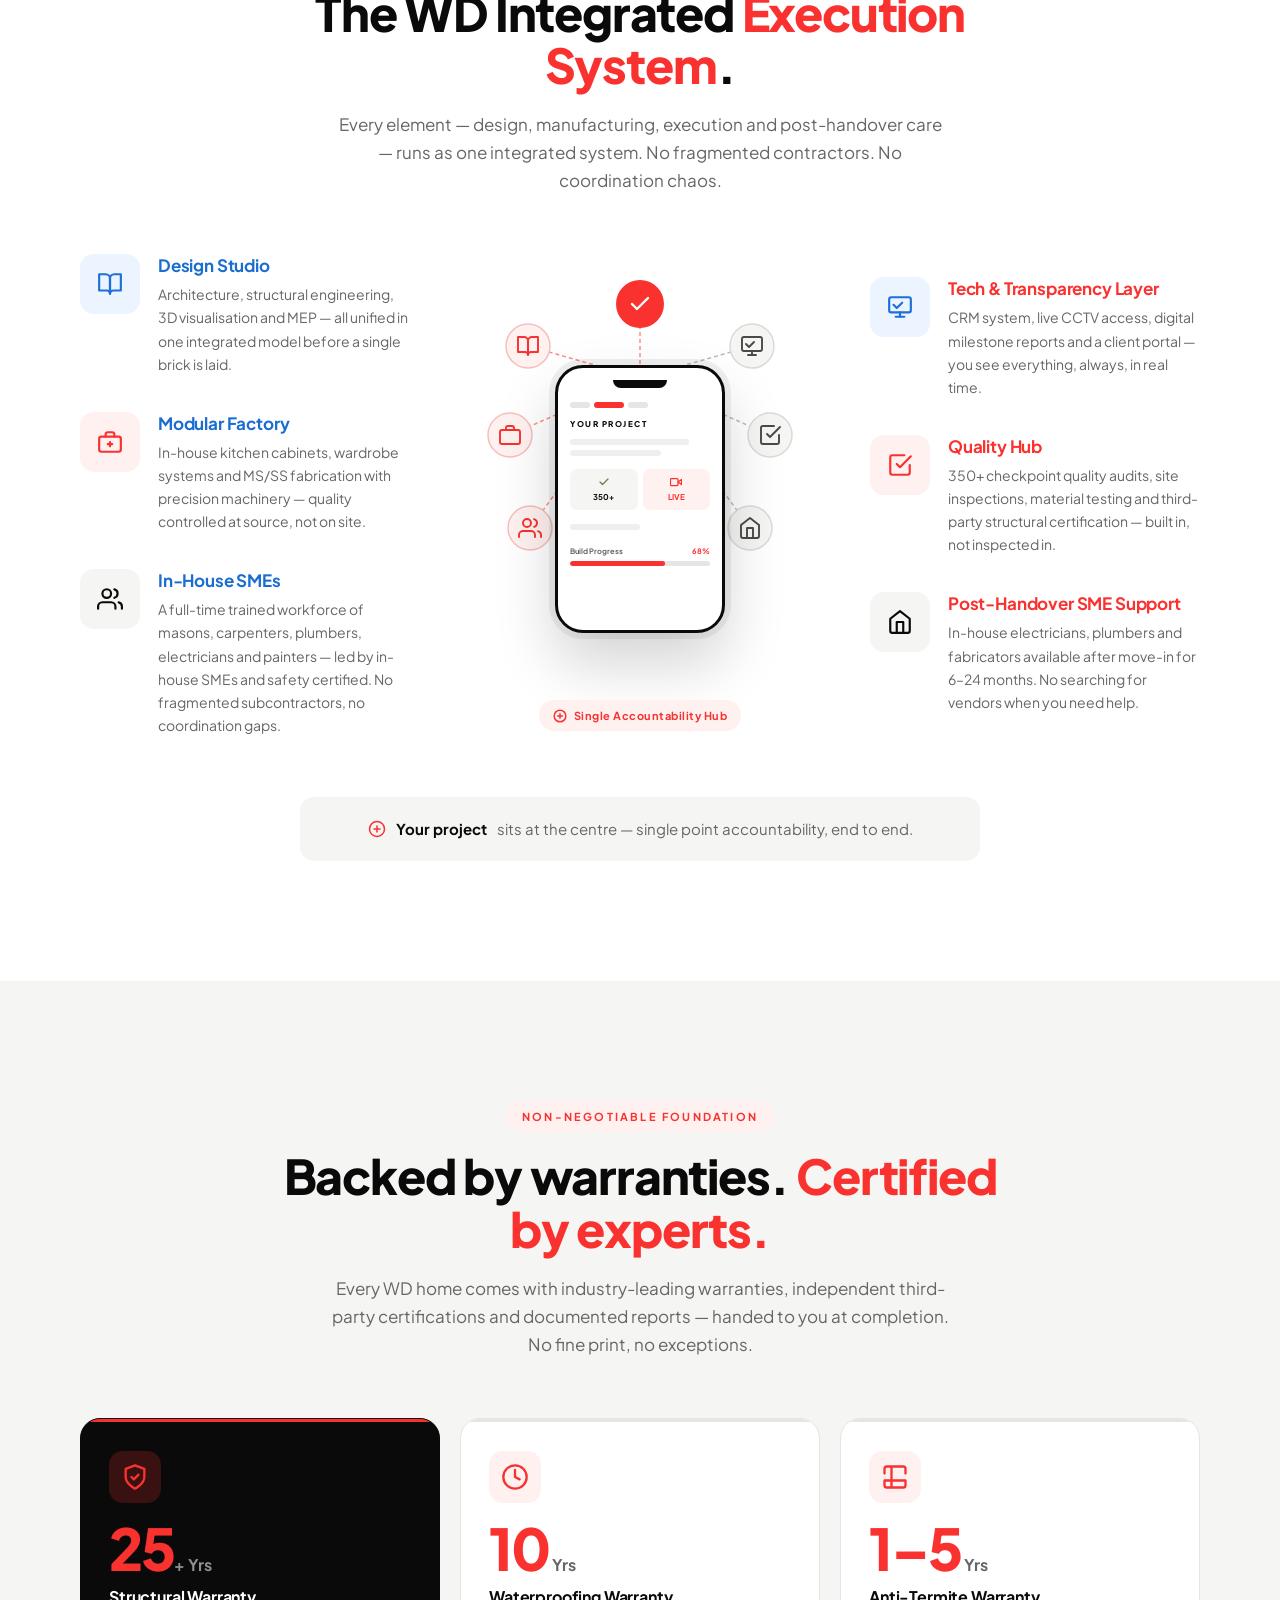
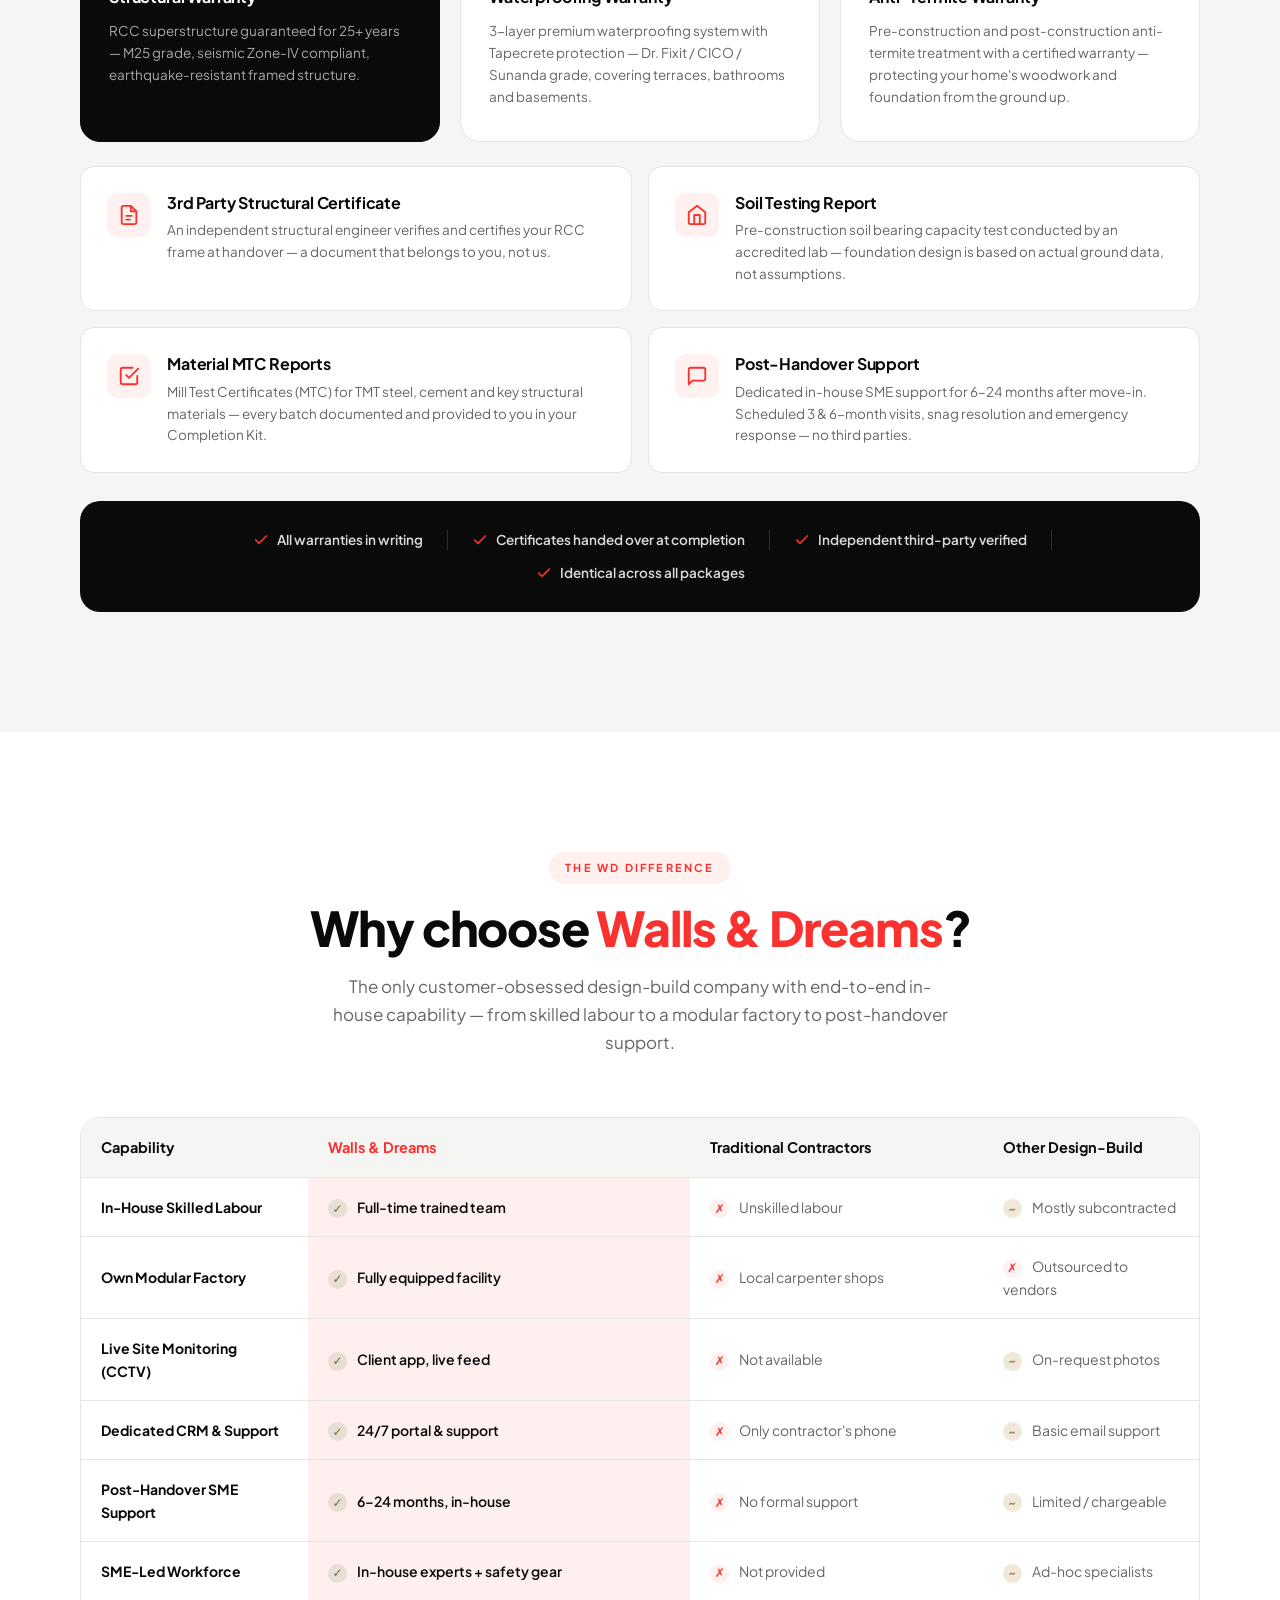
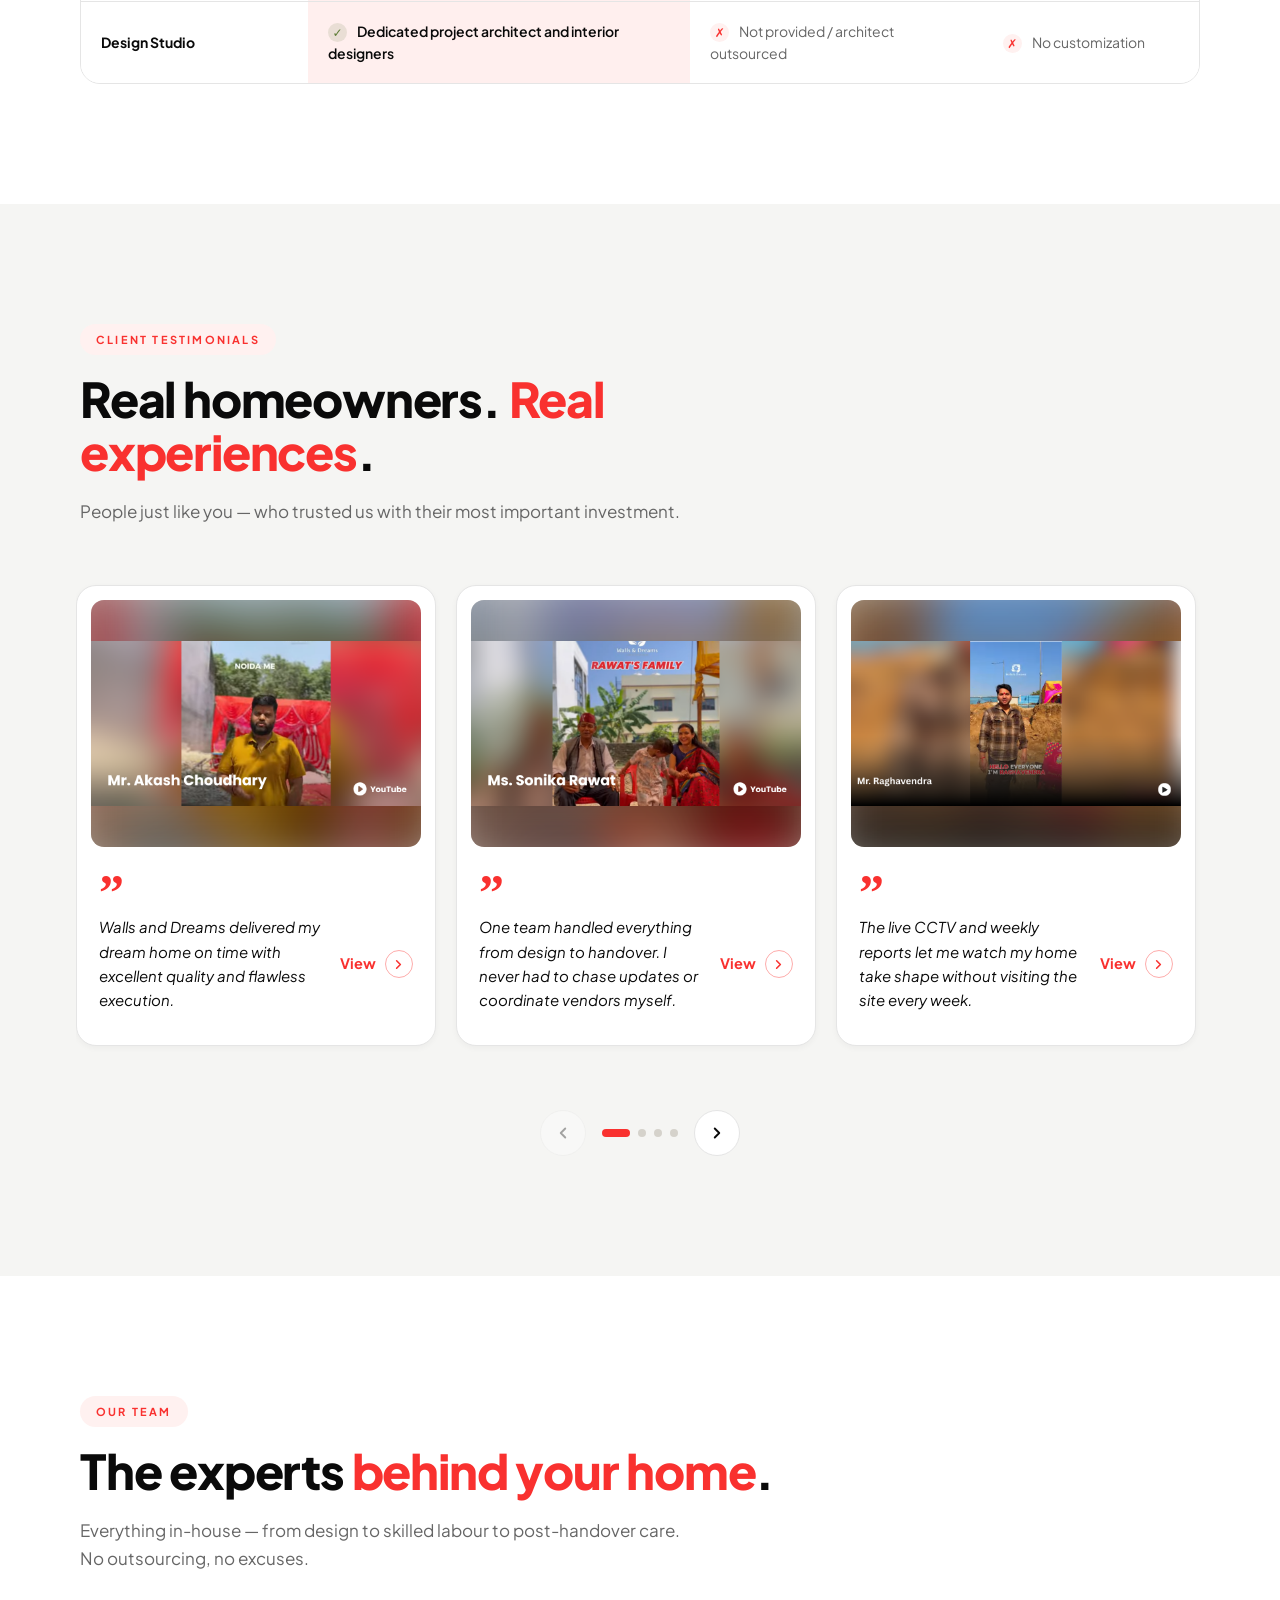
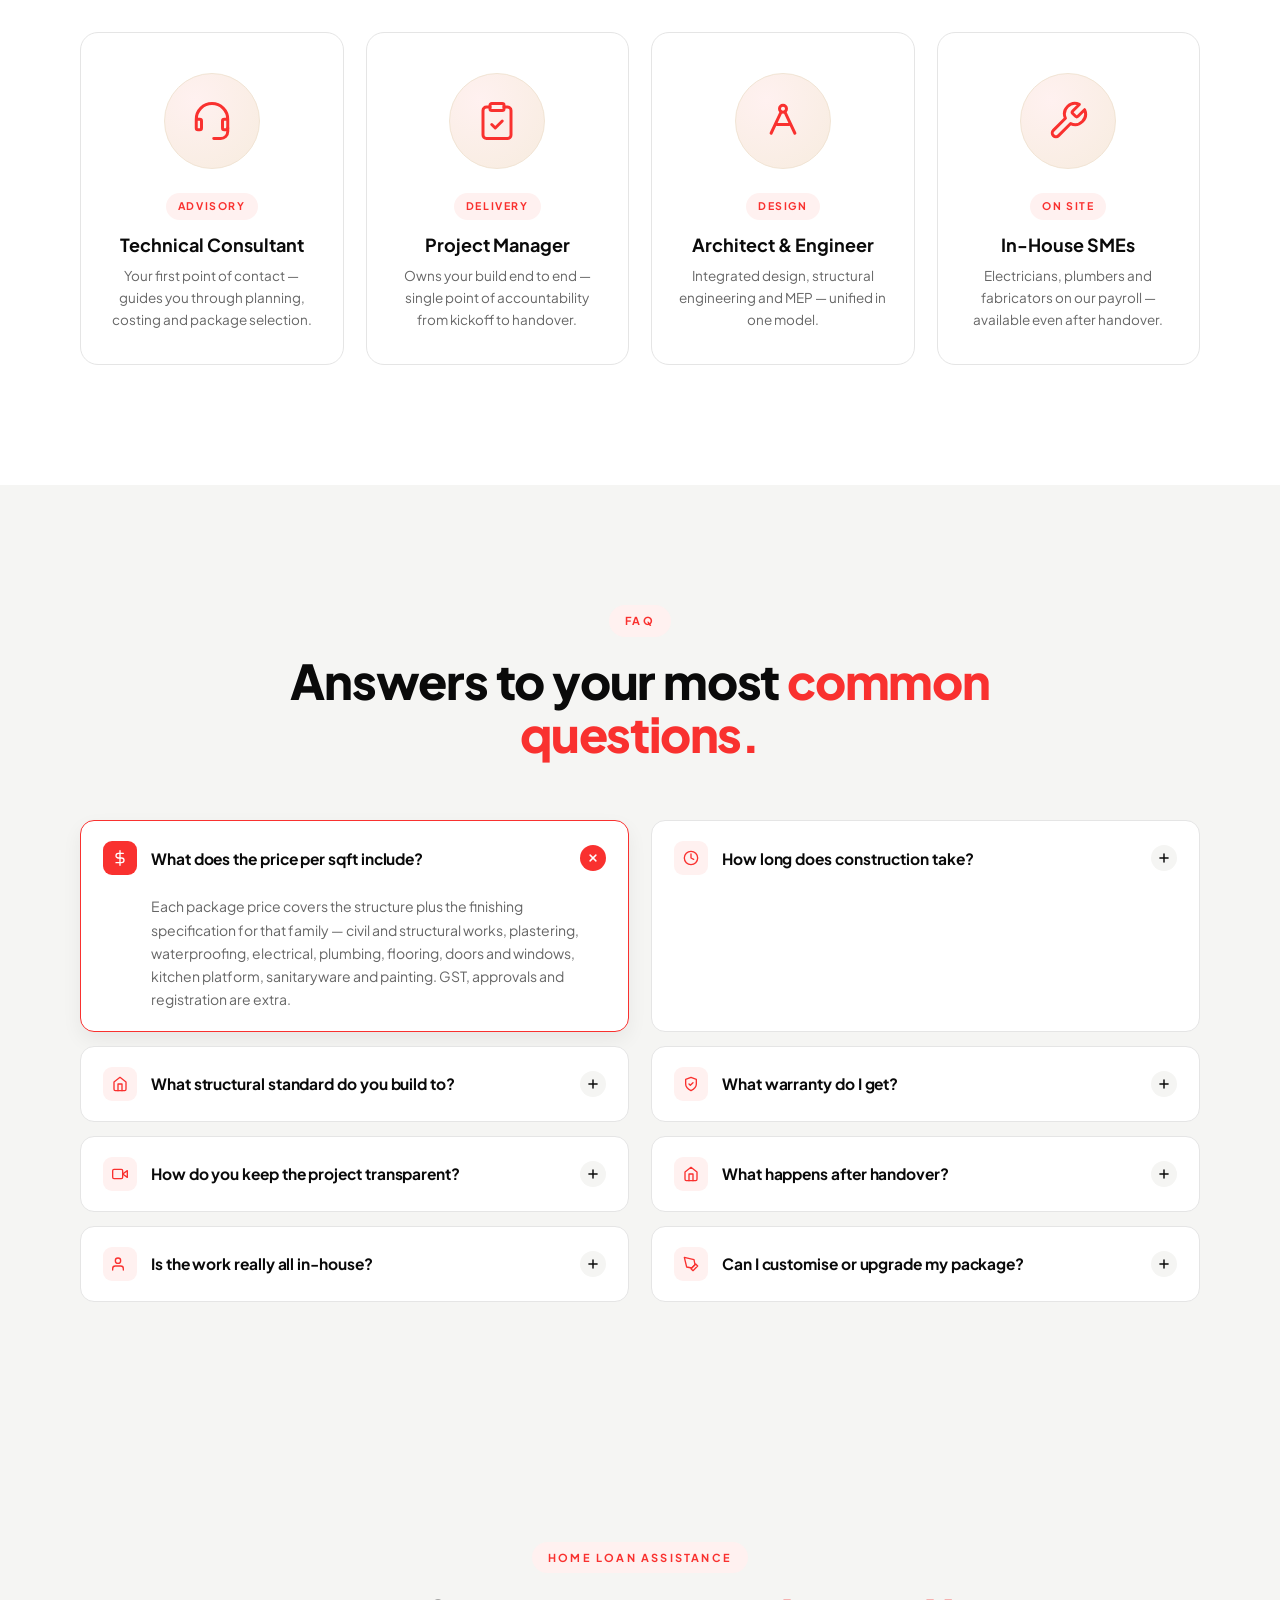
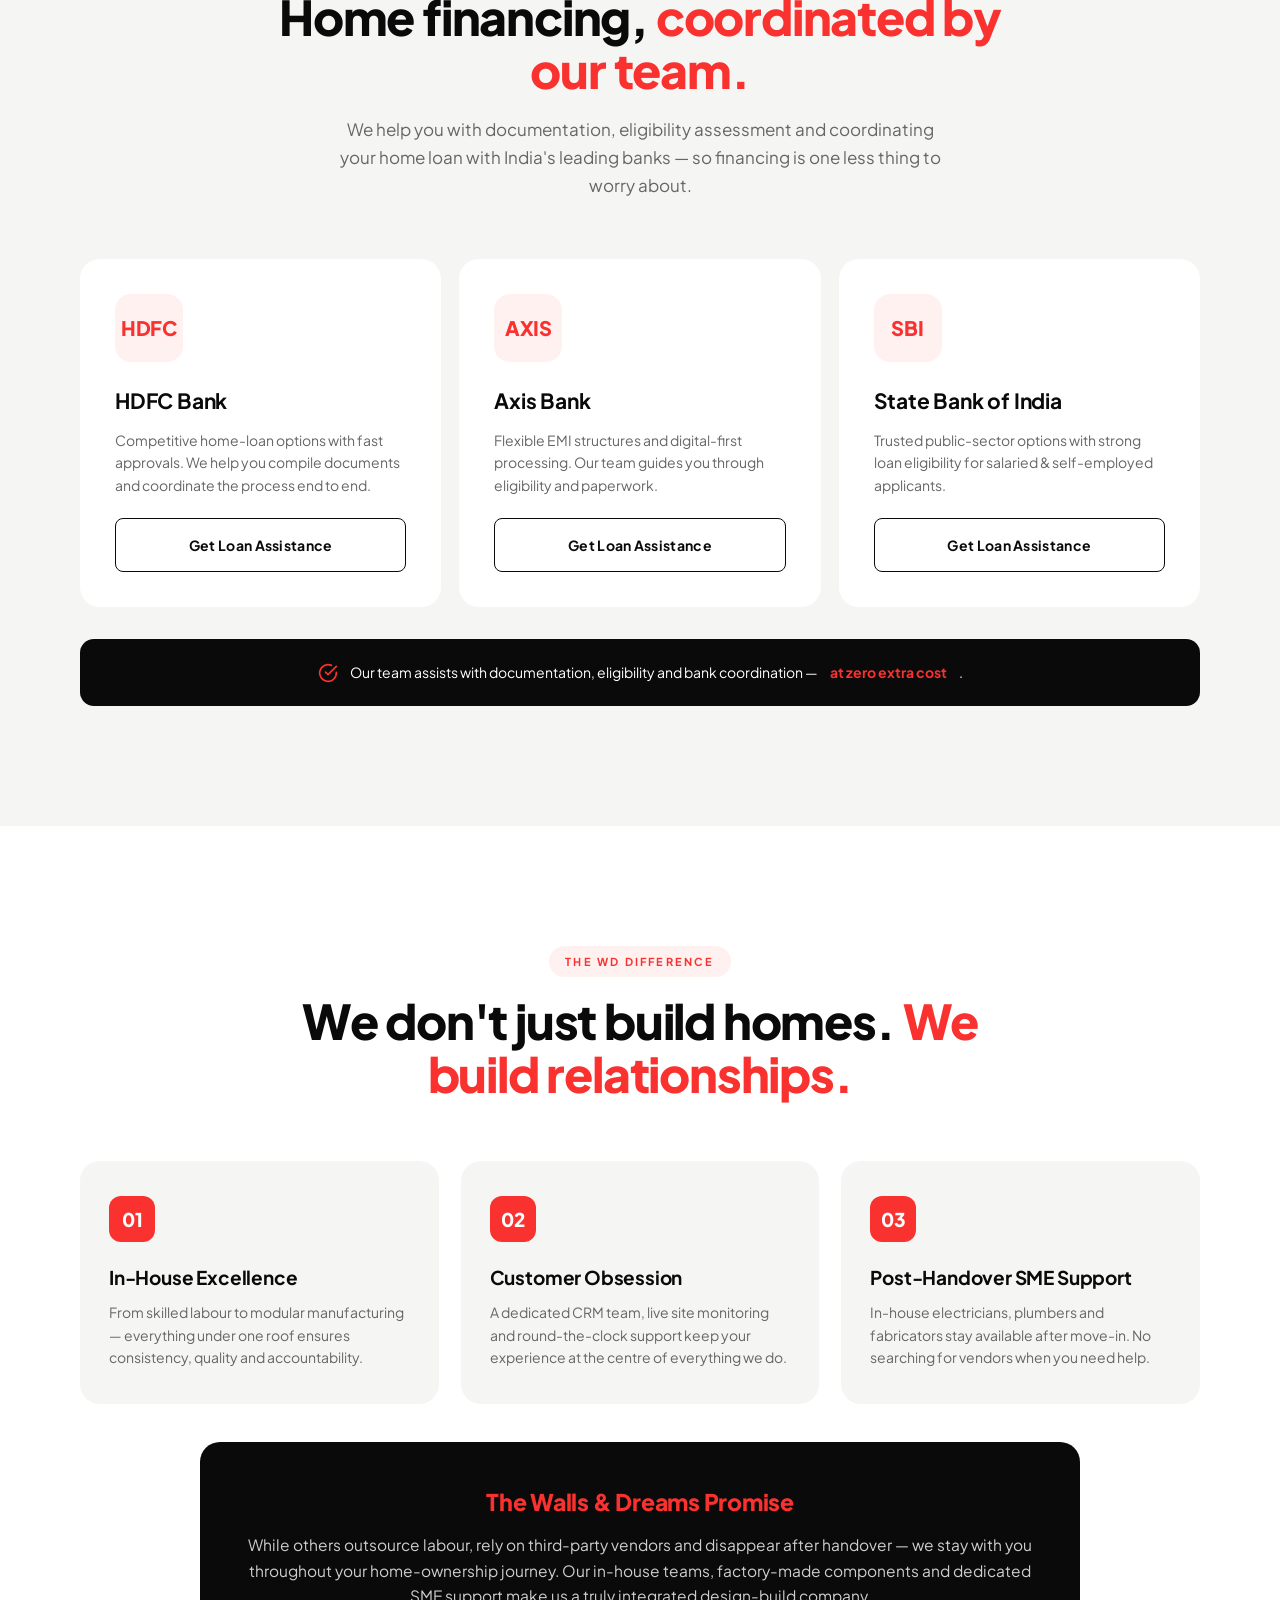
==== commit 2eecc054: "Packages: Atmos Blue bullets from the client's list Vitrified flooring / Tractor Emulsion paint / Gr" ====
--- a/index.html
+++ b/index.html
@@ -849,10 +849,10 @@
           <div class="pkg-price"><span class="pkg-price-amt">₹2,090</span><span class="pkg-price-unit">/ sqft onward</span></div>
           <p class="pkg-build">Structure ₹1,250 + Finishing ₹840 · Best for 1,200–1,800 sqft · 8–10 months</p>
           <div class="pkg-feats">
-            <div class="pkg-feat"><span class="pkg-check"><svg width="11" height="11" viewBox="0 0 24 24" fill="none" stroke="currentColor" stroke-width="3" stroke-linecap="round" stroke-linejoin="round"><polyline points="20 6 9 17 4 12"/></svg></span>Vitrified 600×600 flooring</div>
-            <div class="pkg-feat"><span class="pkg-check"><svg width="11" height="11" viewBox="0 0 24 24" fill="none" stroke="currentColor" stroke-width="3" stroke-linecap="round" stroke-linejoin="round"><polyline points="20 6 9 17 4 12"/></svg></span>Asian Royale wall paint</div>
-            <div class="pkg-feat"><span class="pkg-check"><svg width="11" height="11" viewBox="0 0 24 24" fill="none" stroke="currentColor" stroke-width="3" stroke-linecap="round" stroke-linejoin="round"><polyline points="20 6 9 17 4 12"/></svg></span>Granite 20mm countertop</div>
-            <div class="pkg-feat"><span class="pkg-check"><svg width="11" height="11" viewBox="0 0 24 24" fill="none" stroke="currentColor" stroke-width="3" stroke-linecap="round" stroke-linejoin="round"><polyline points="20 6 9 17 4 12"/></svg></span>40% false-ceiling coverage</div>
+            <div class="pkg-feat"><span class="pkg-check"><svg width="11" height="11" viewBox="0 0 24 24" fill="none" stroke="currentColor" stroke-width="3" stroke-linecap="round" stroke-linejoin="round"><polyline points="20 6 9 17 4 12"/></svg></span>Vitrified flooring</div>
+            <div class="pkg-feat"><span class="pkg-check"><svg width="11" height="11" viewBox="0 0 24 24" fill="none" stroke="currentColor" stroke-width="3" stroke-linecap="round" stroke-linejoin="round"><polyline points="20 6 9 17 4 12"/></svg></span>Tractor Emulsion paint</div>
+            <div class="pkg-feat"><span class="pkg-check"><svg width="11" height="11" viewBox="0 0 24 24" fill="none" stroke="currentColor" stroke-width="3" stroke-linecap="round" stroke-linejoin="round"><polyline points="20 6 9 17 4 12"/></svg></span>Granite countertop</div>
+            <div class="pkg-feat"><span class="pkg-check"><svg width="11" height="11" viewBox="0 0 24 24" fill="none" stroke="currentColor" stroke-width="3" stroke-linecap="round" stroke-linejoin="round"><polyline points="20 6 9 17 4 12"/></svg></span>Doors and uPVC windows</div>
             <div class="pkg-feat"><span class="pkg-check"><svg width="11" height="11" viewBox="0 0 24 24" fill="none" stroke="currentColor" stroke-width="3" stroke-linecap="round" stroke-linejoin="round"><polyline points="20 6 9 17 4 12"/></svg></span>Weekly reports · 6-month support</div>
           </div>
           <a href="#hero-form" class="btn btn-ghost">Select Package</a>
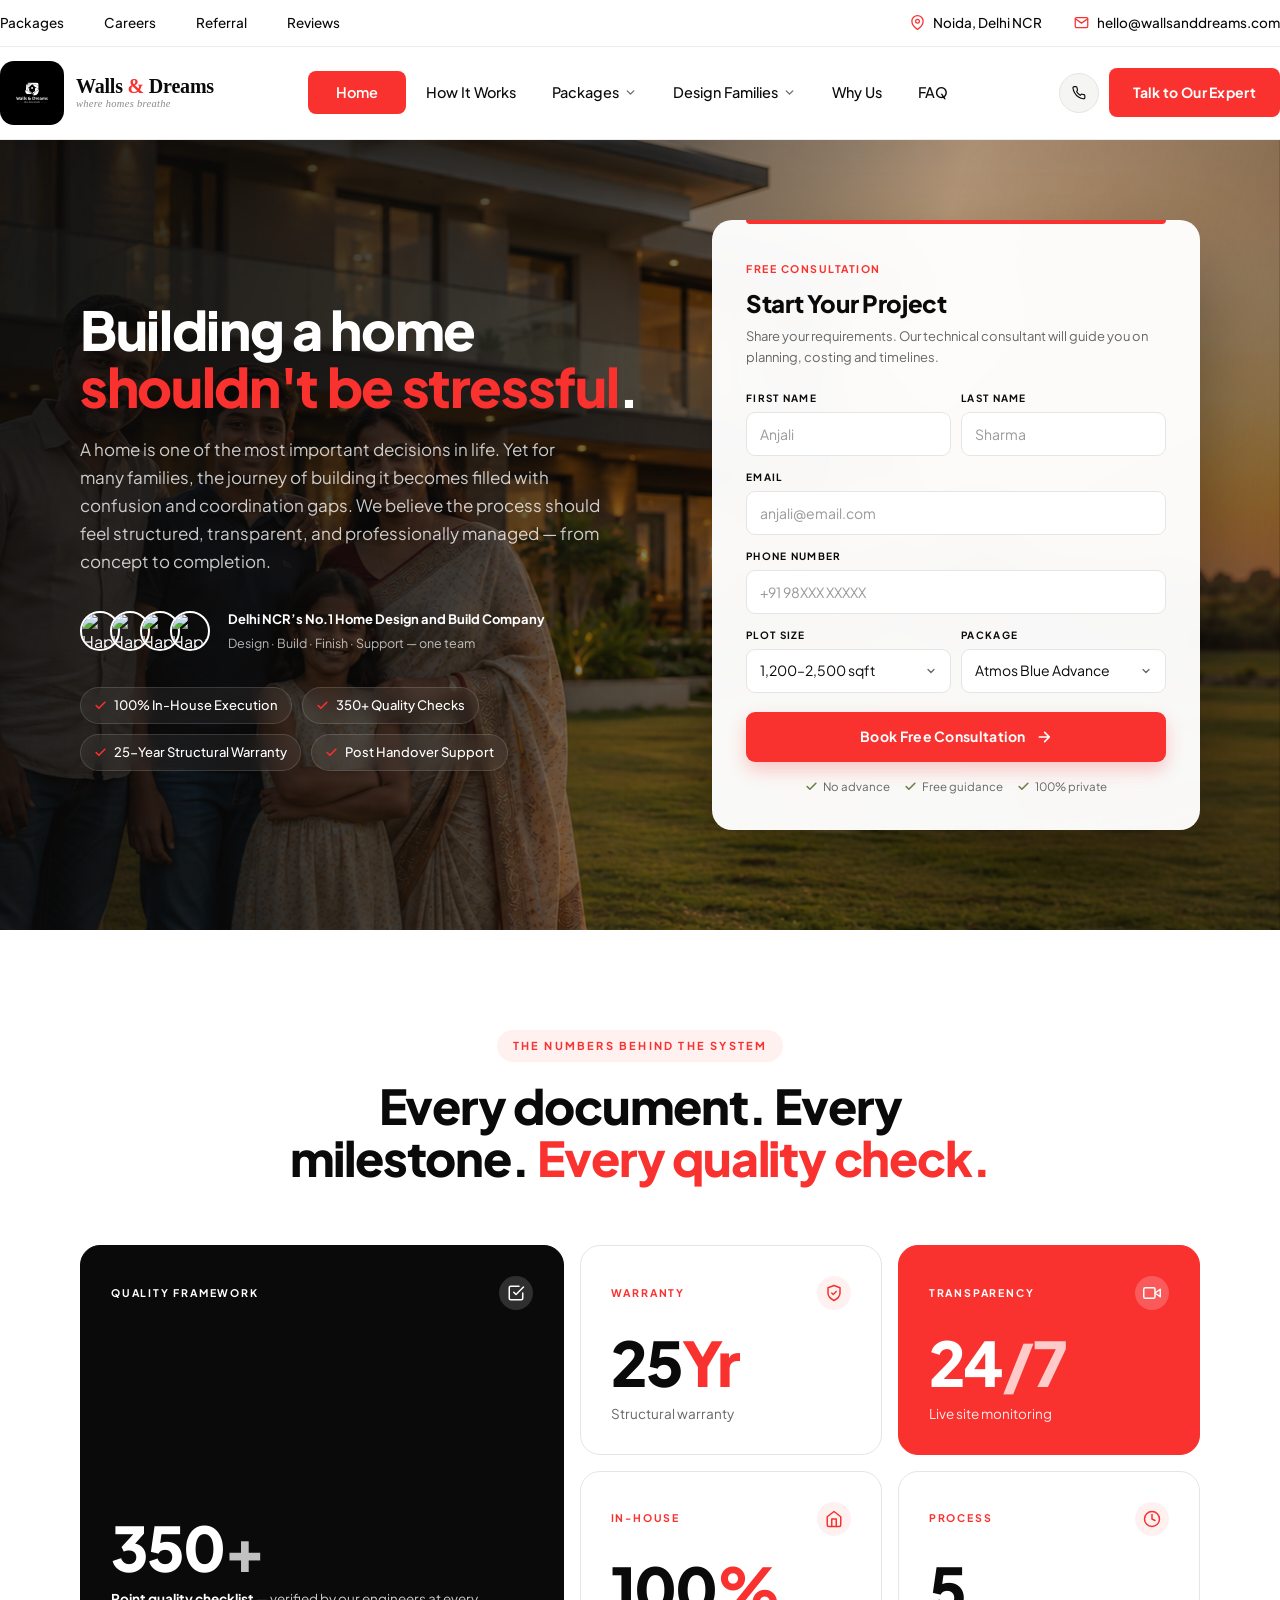
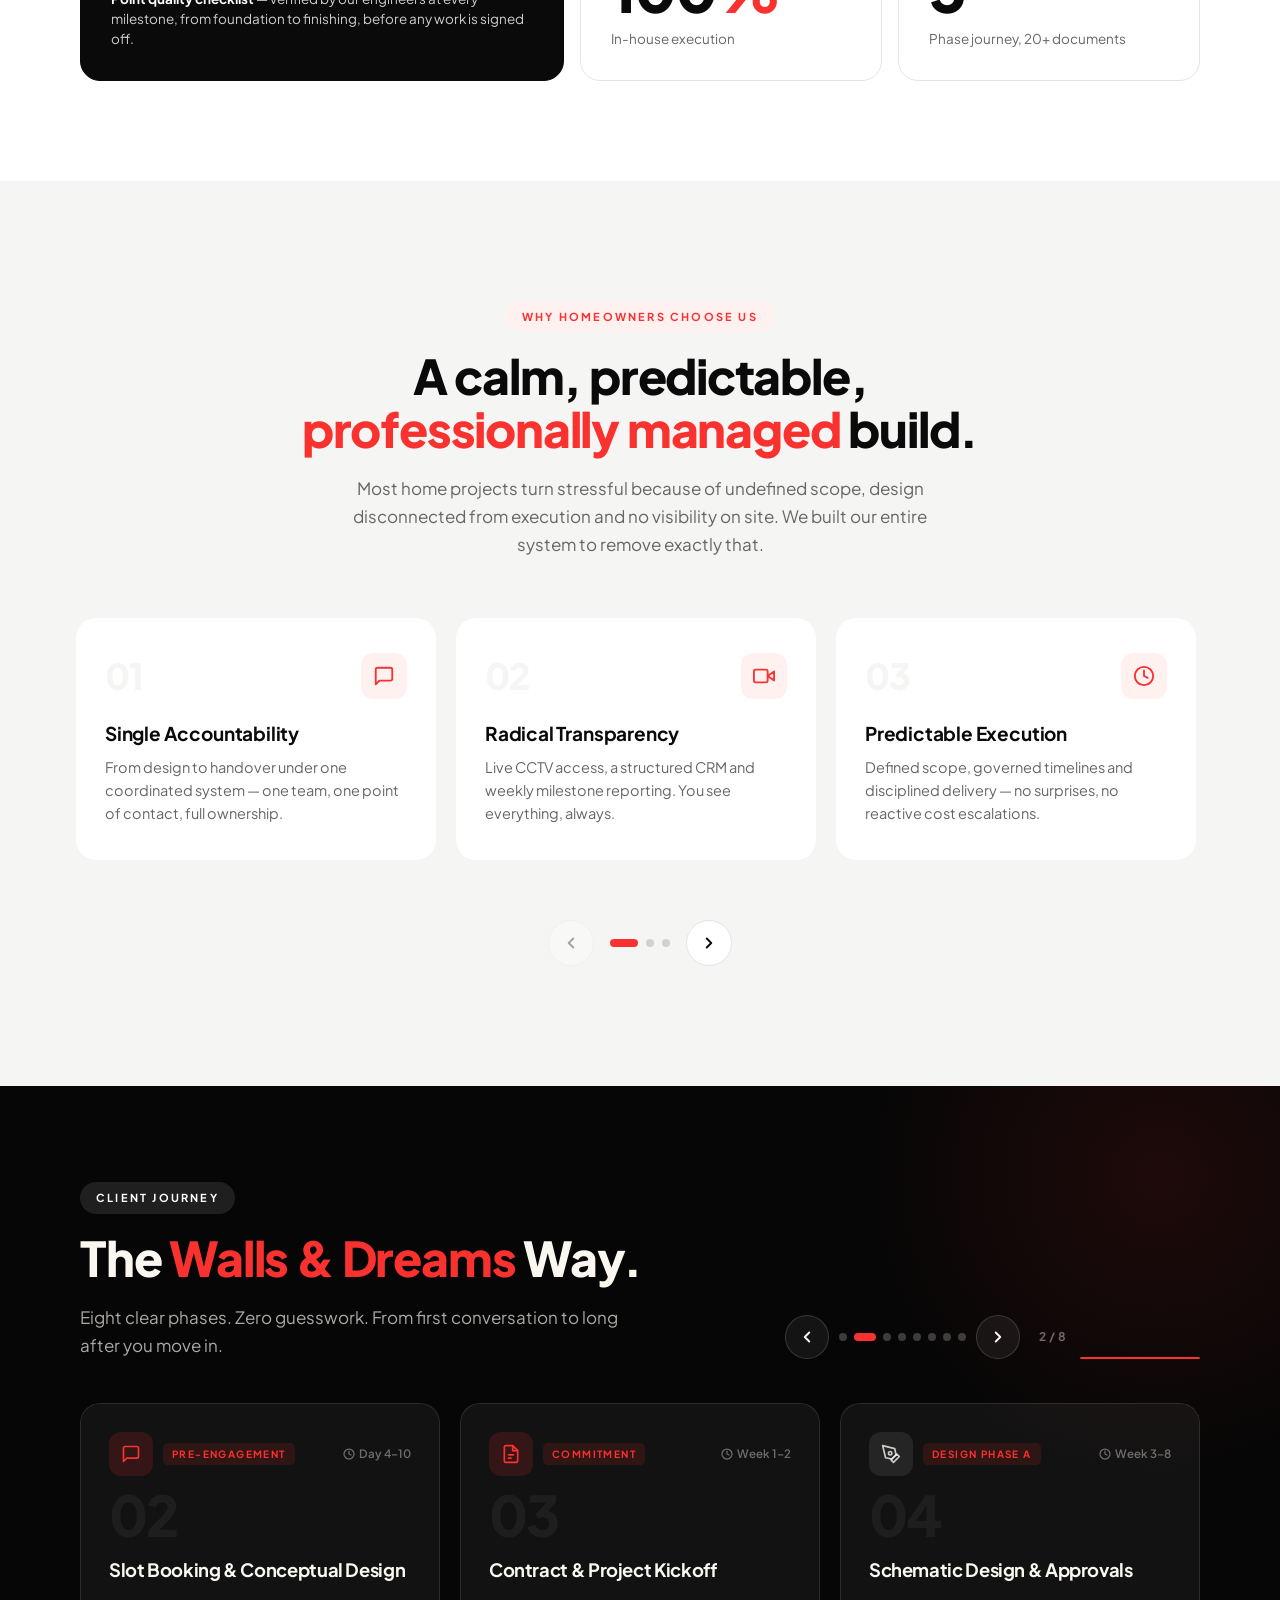
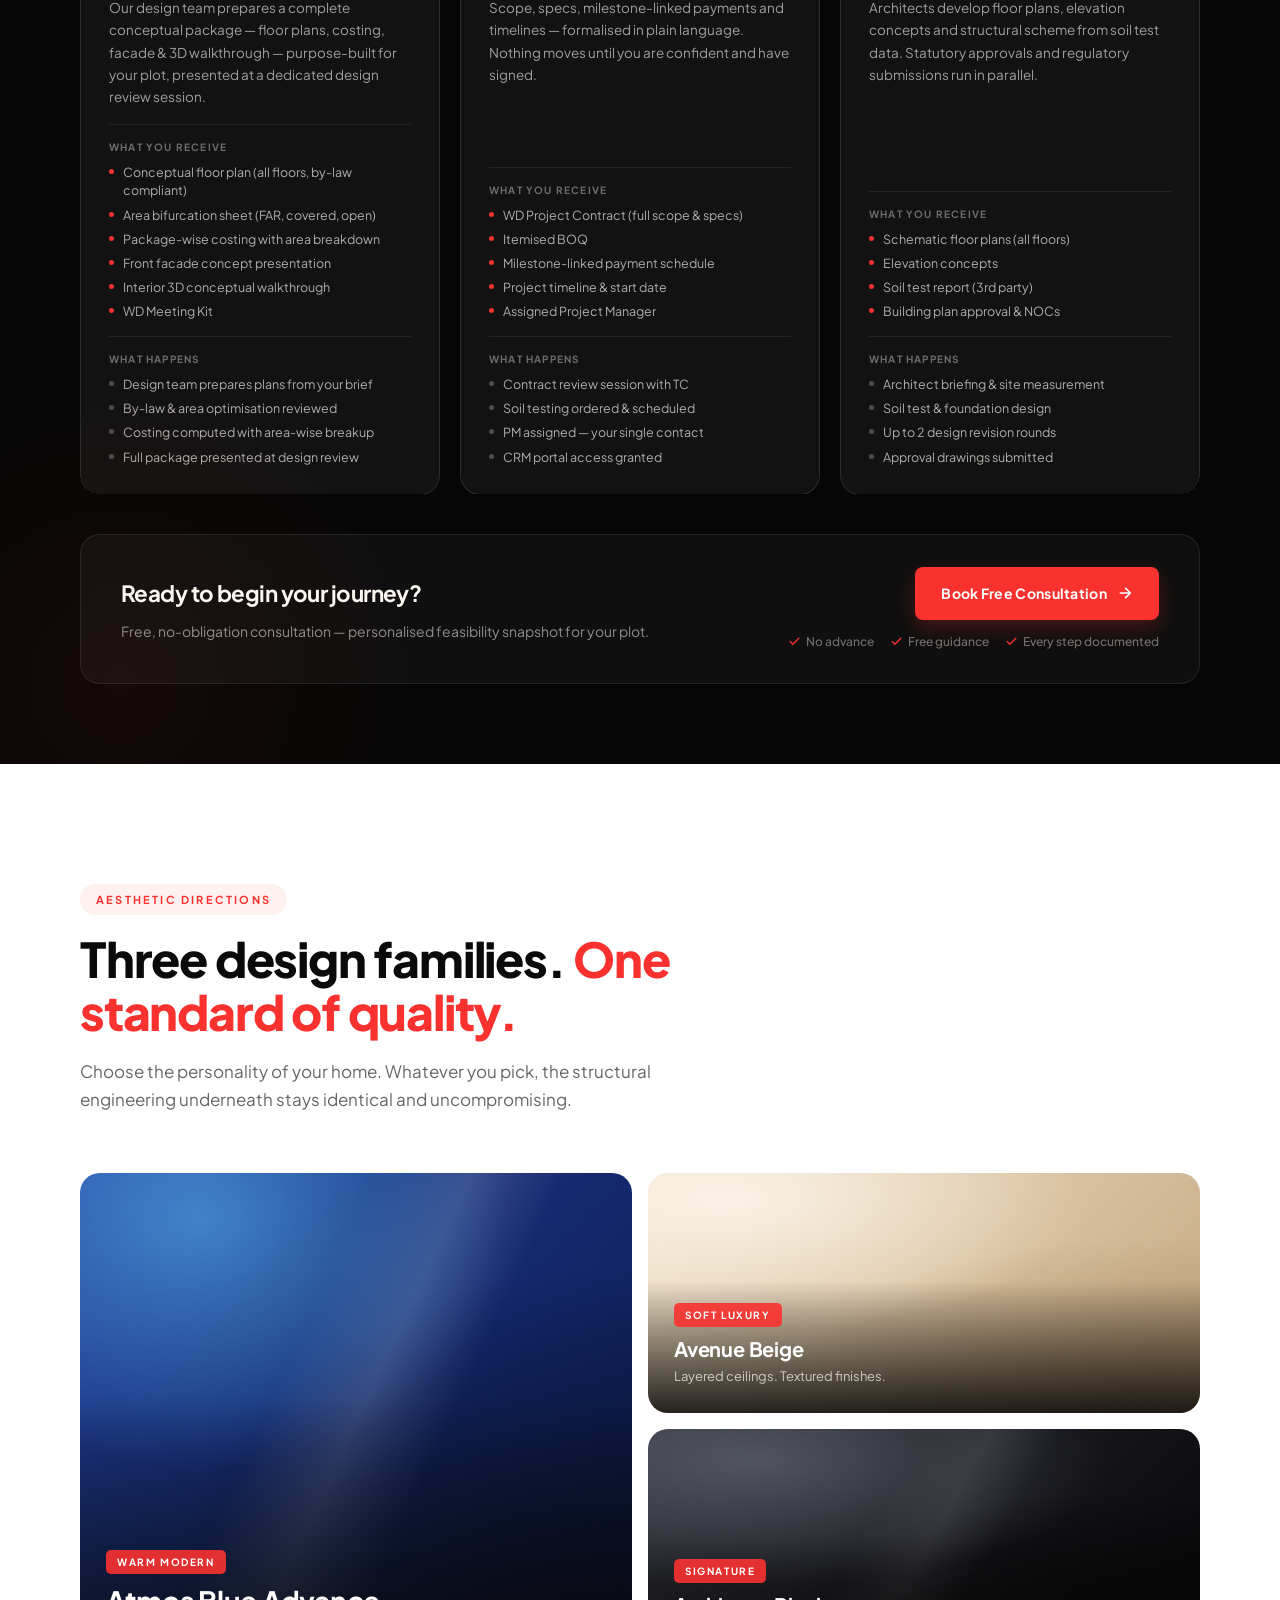
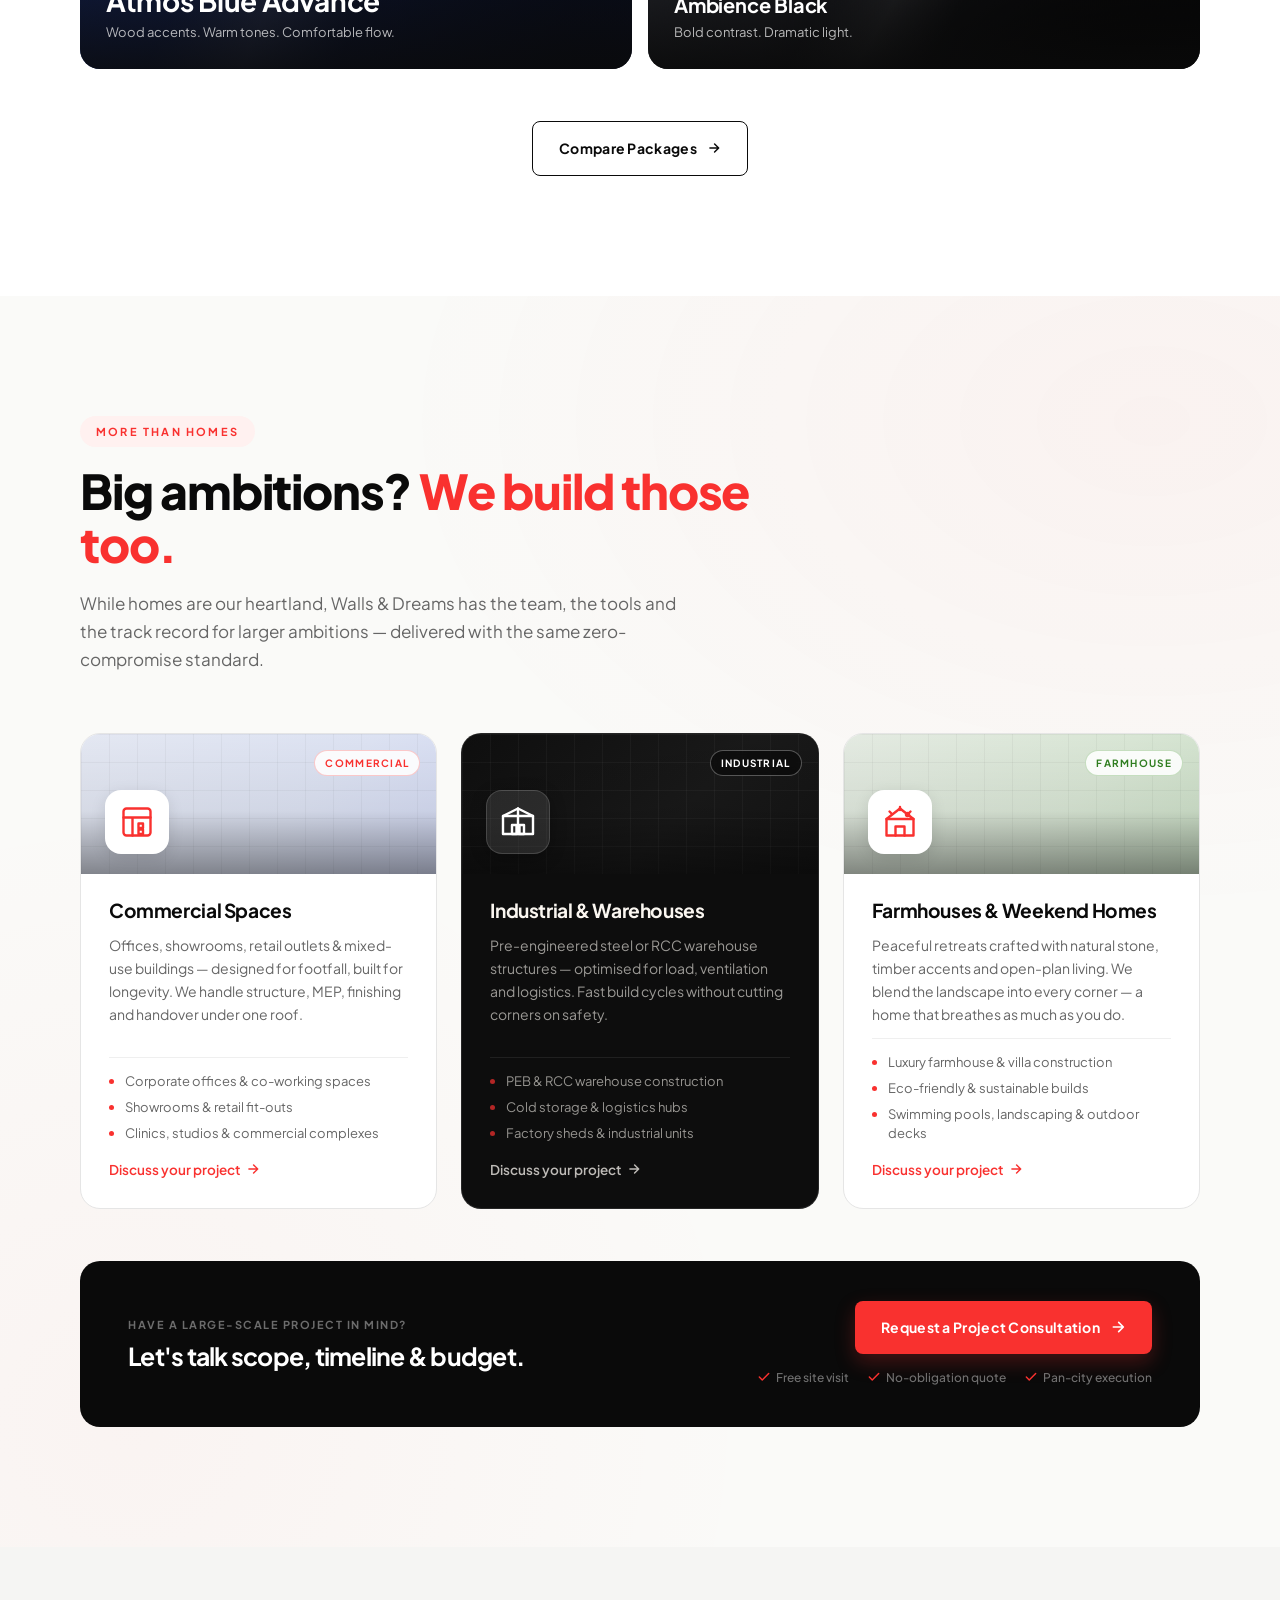
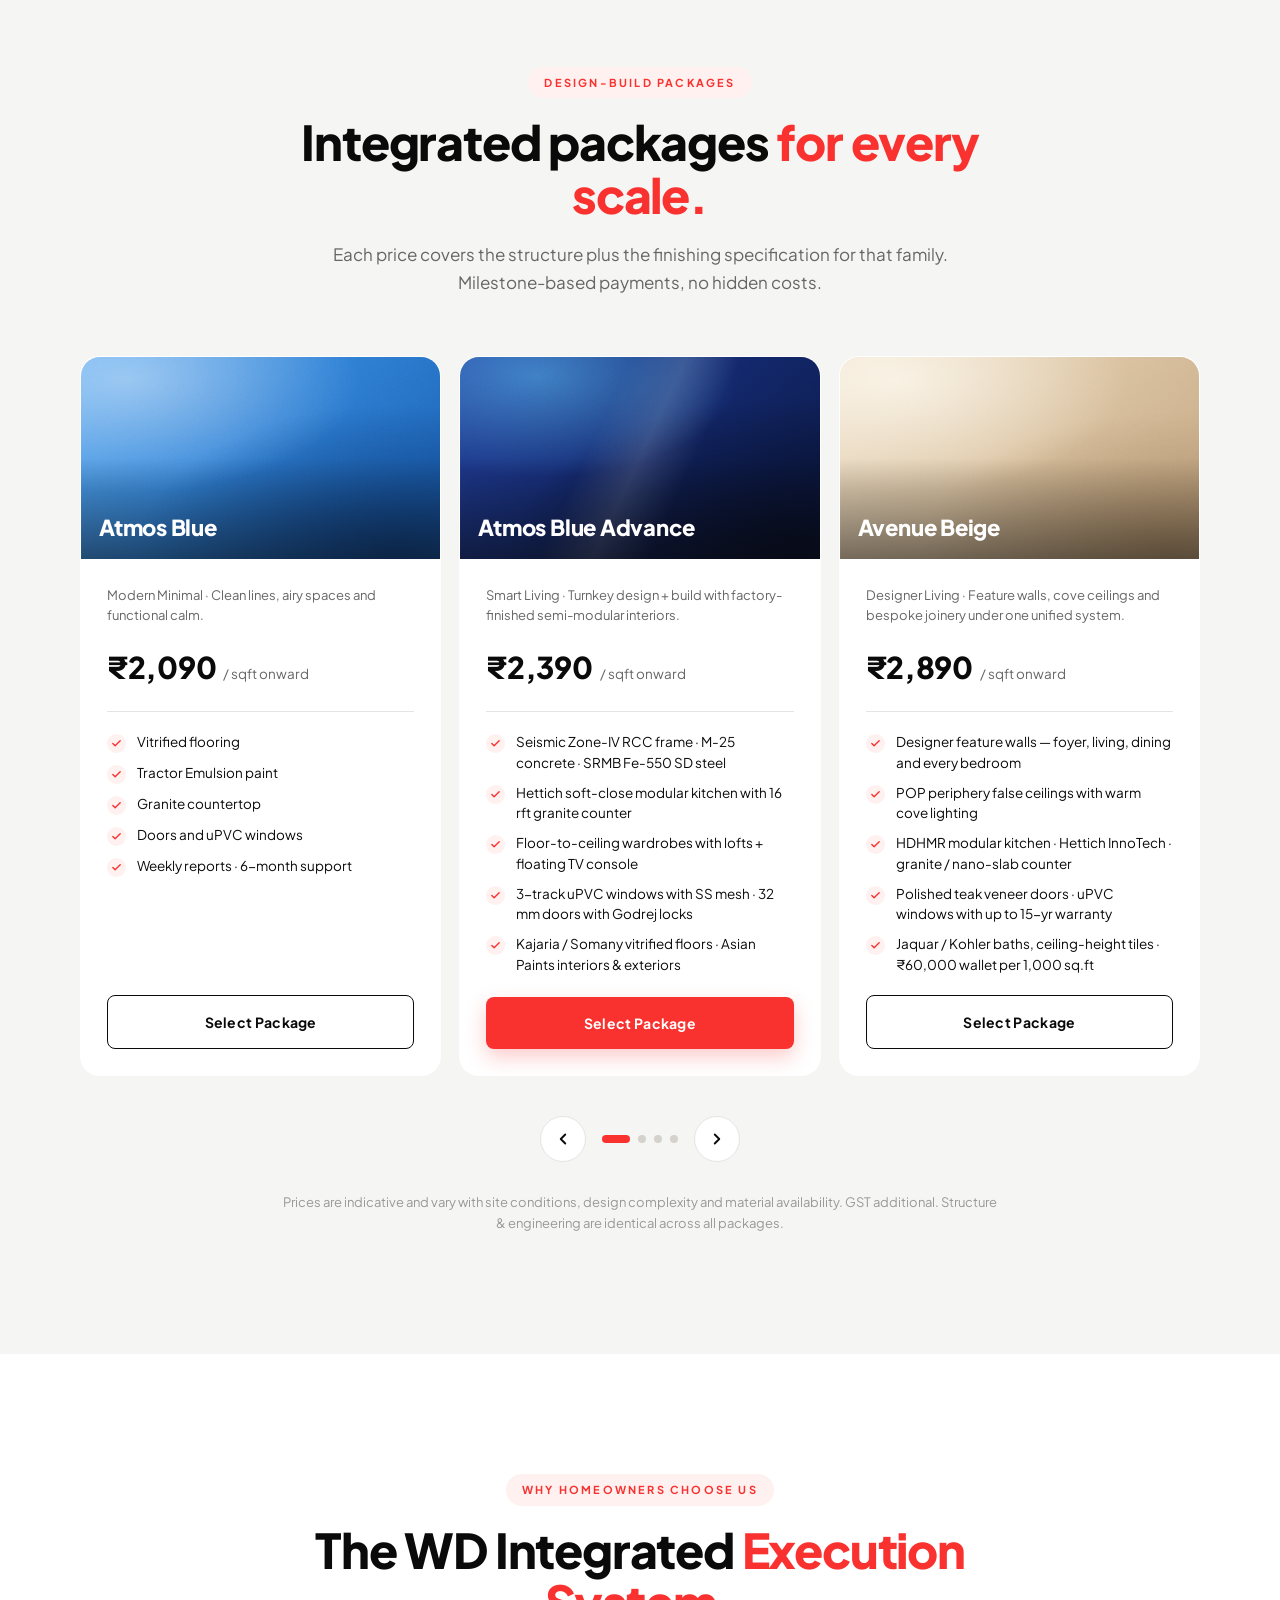
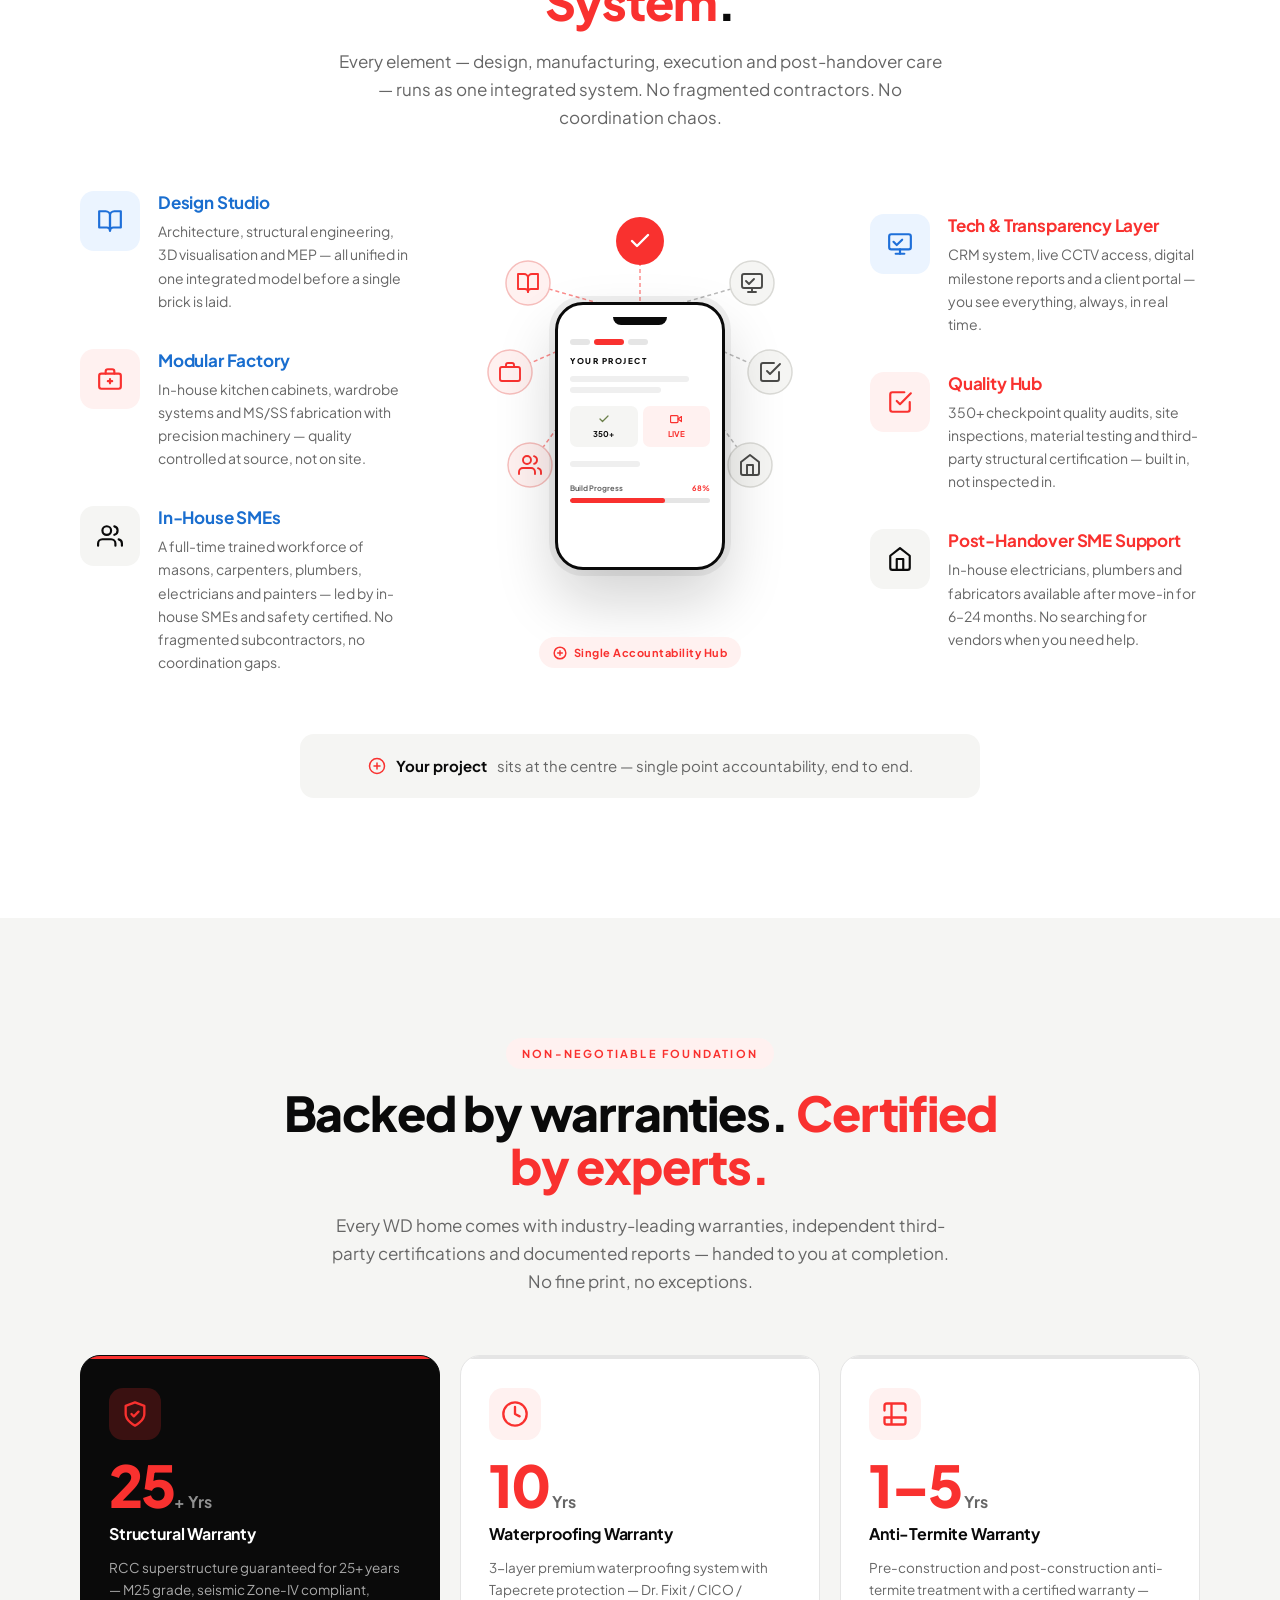
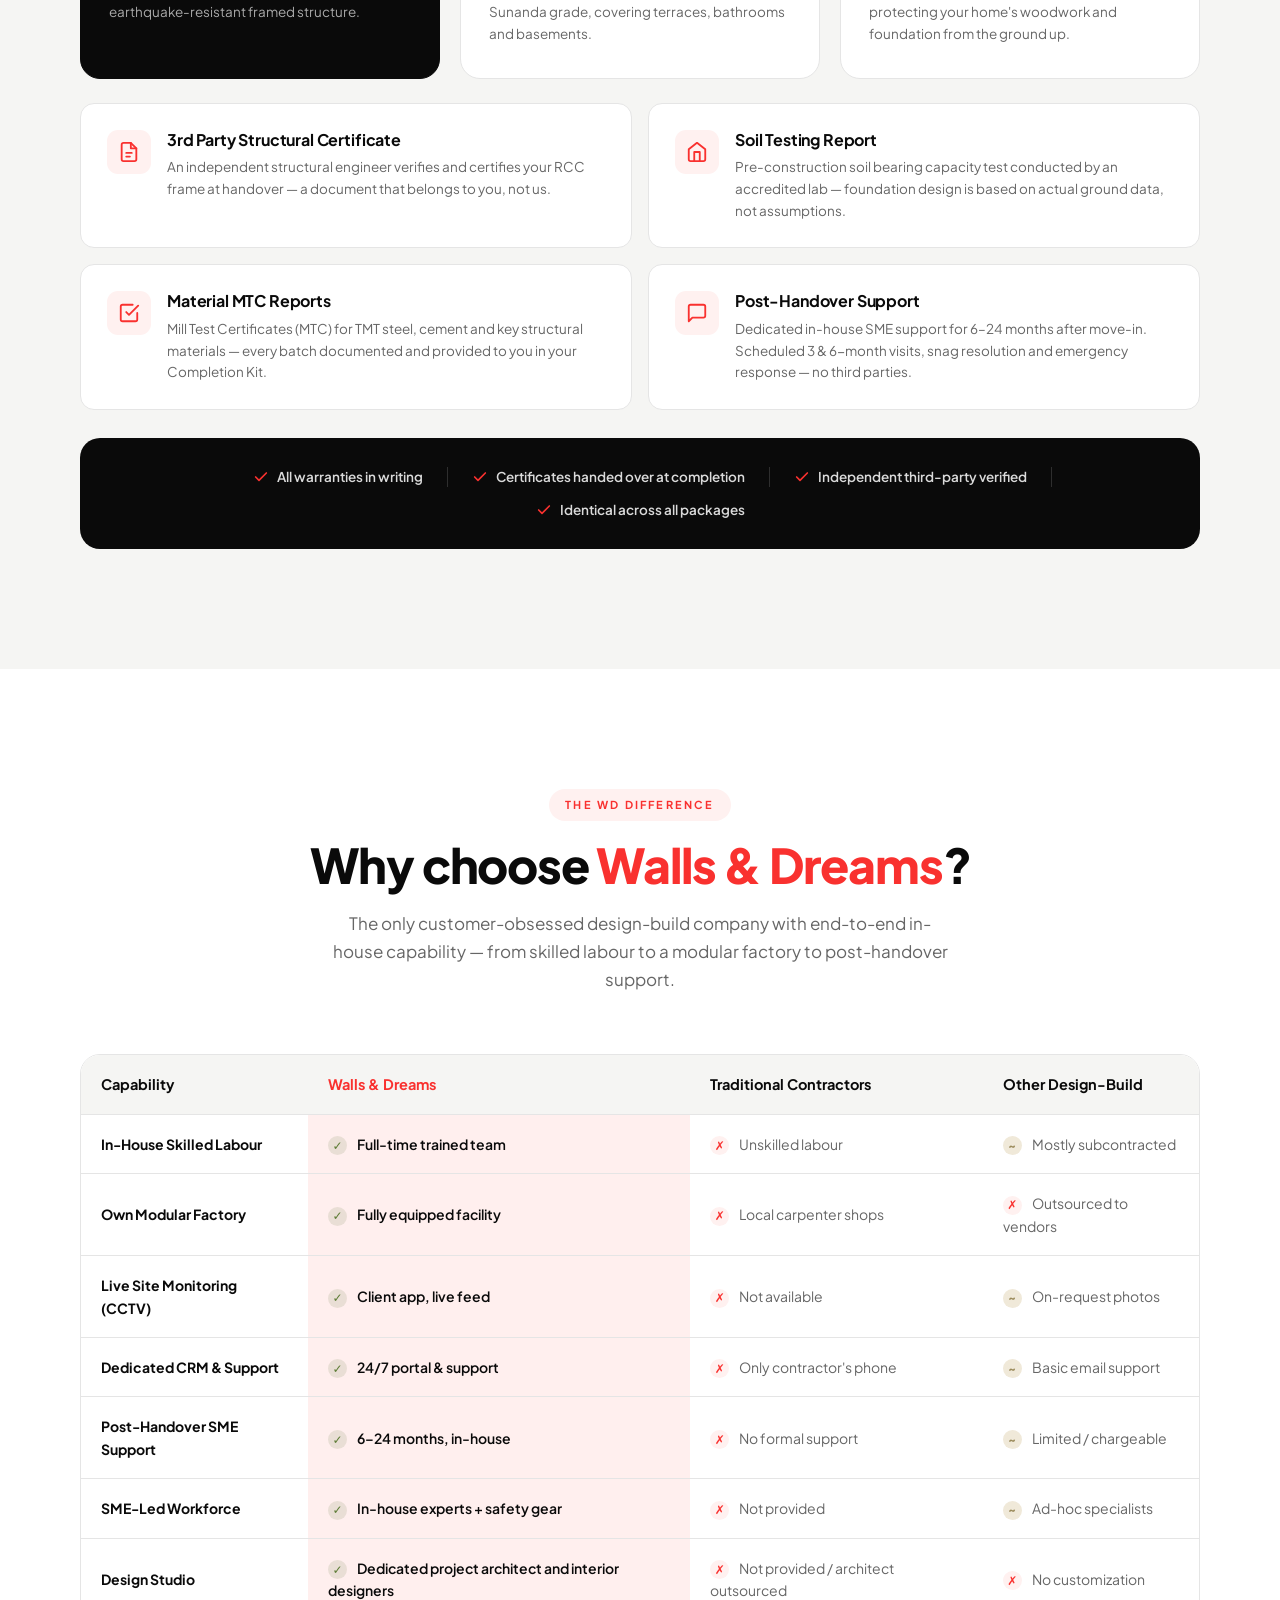
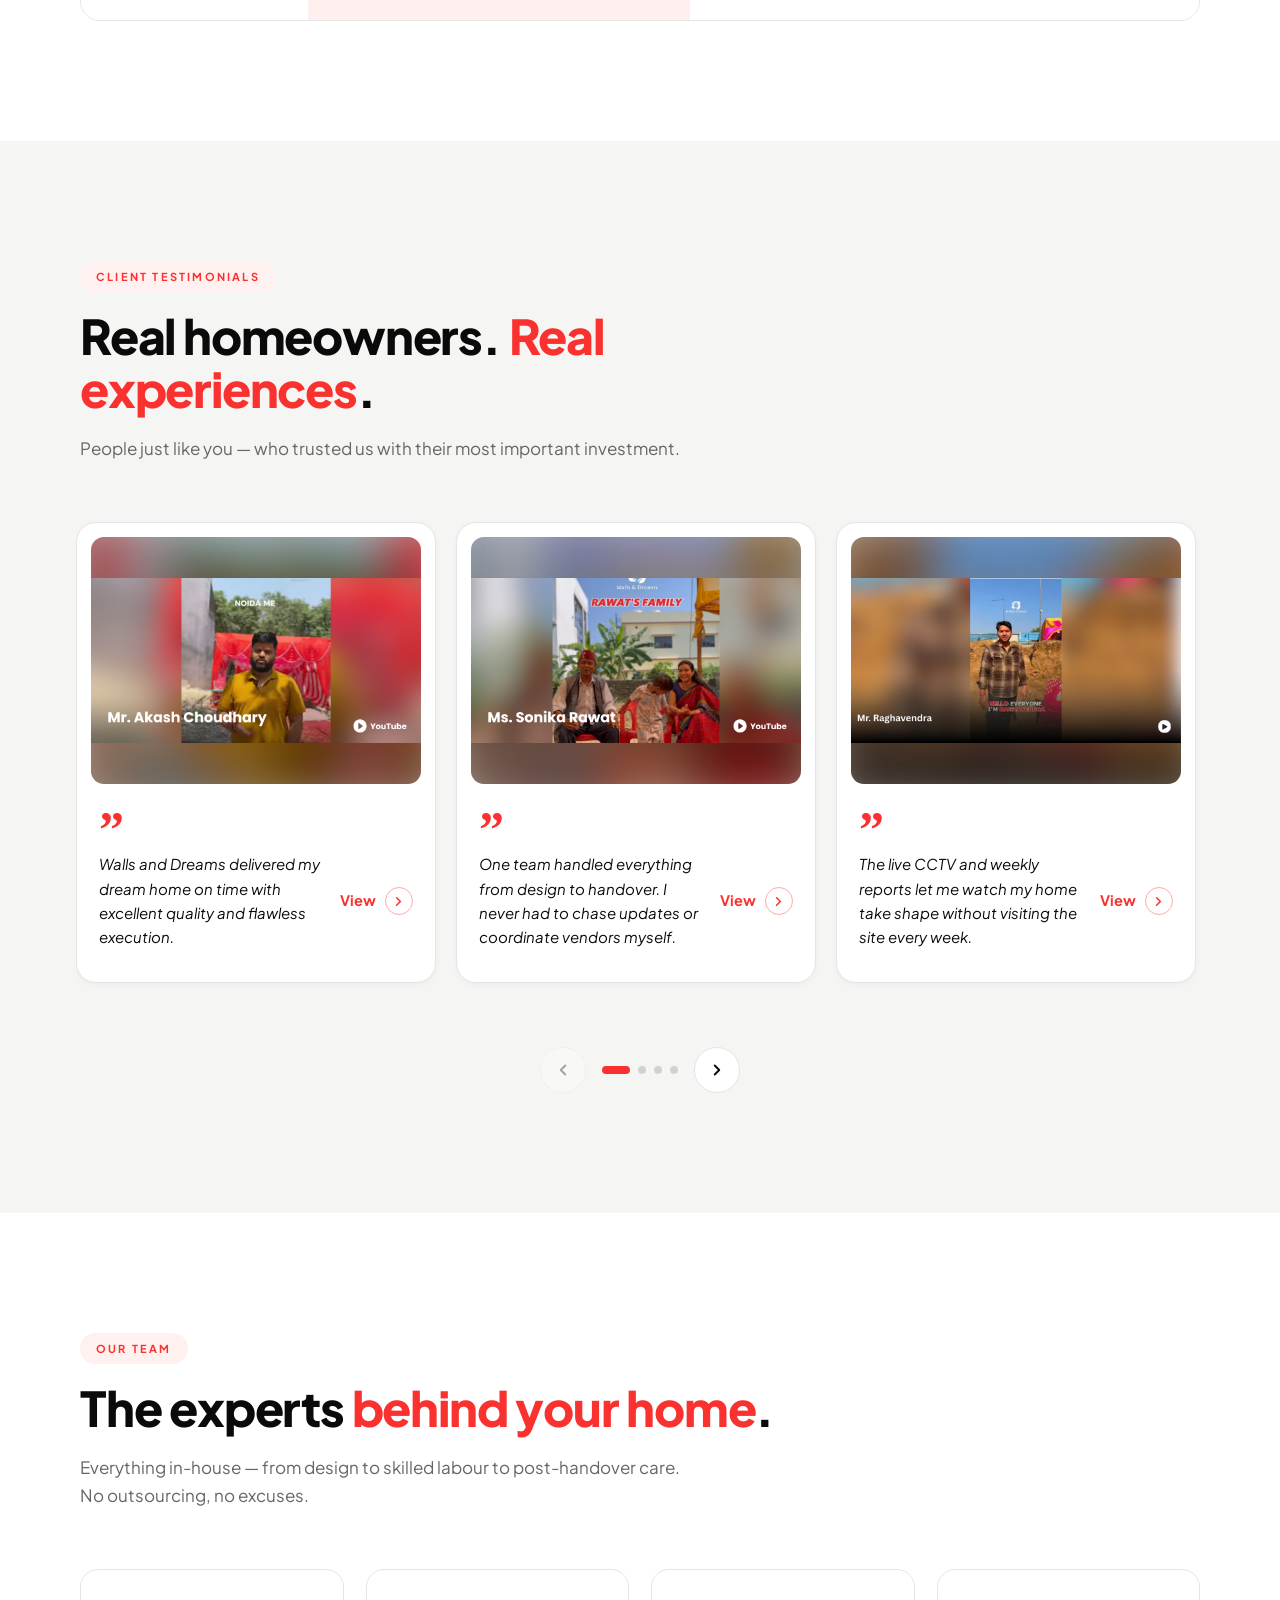
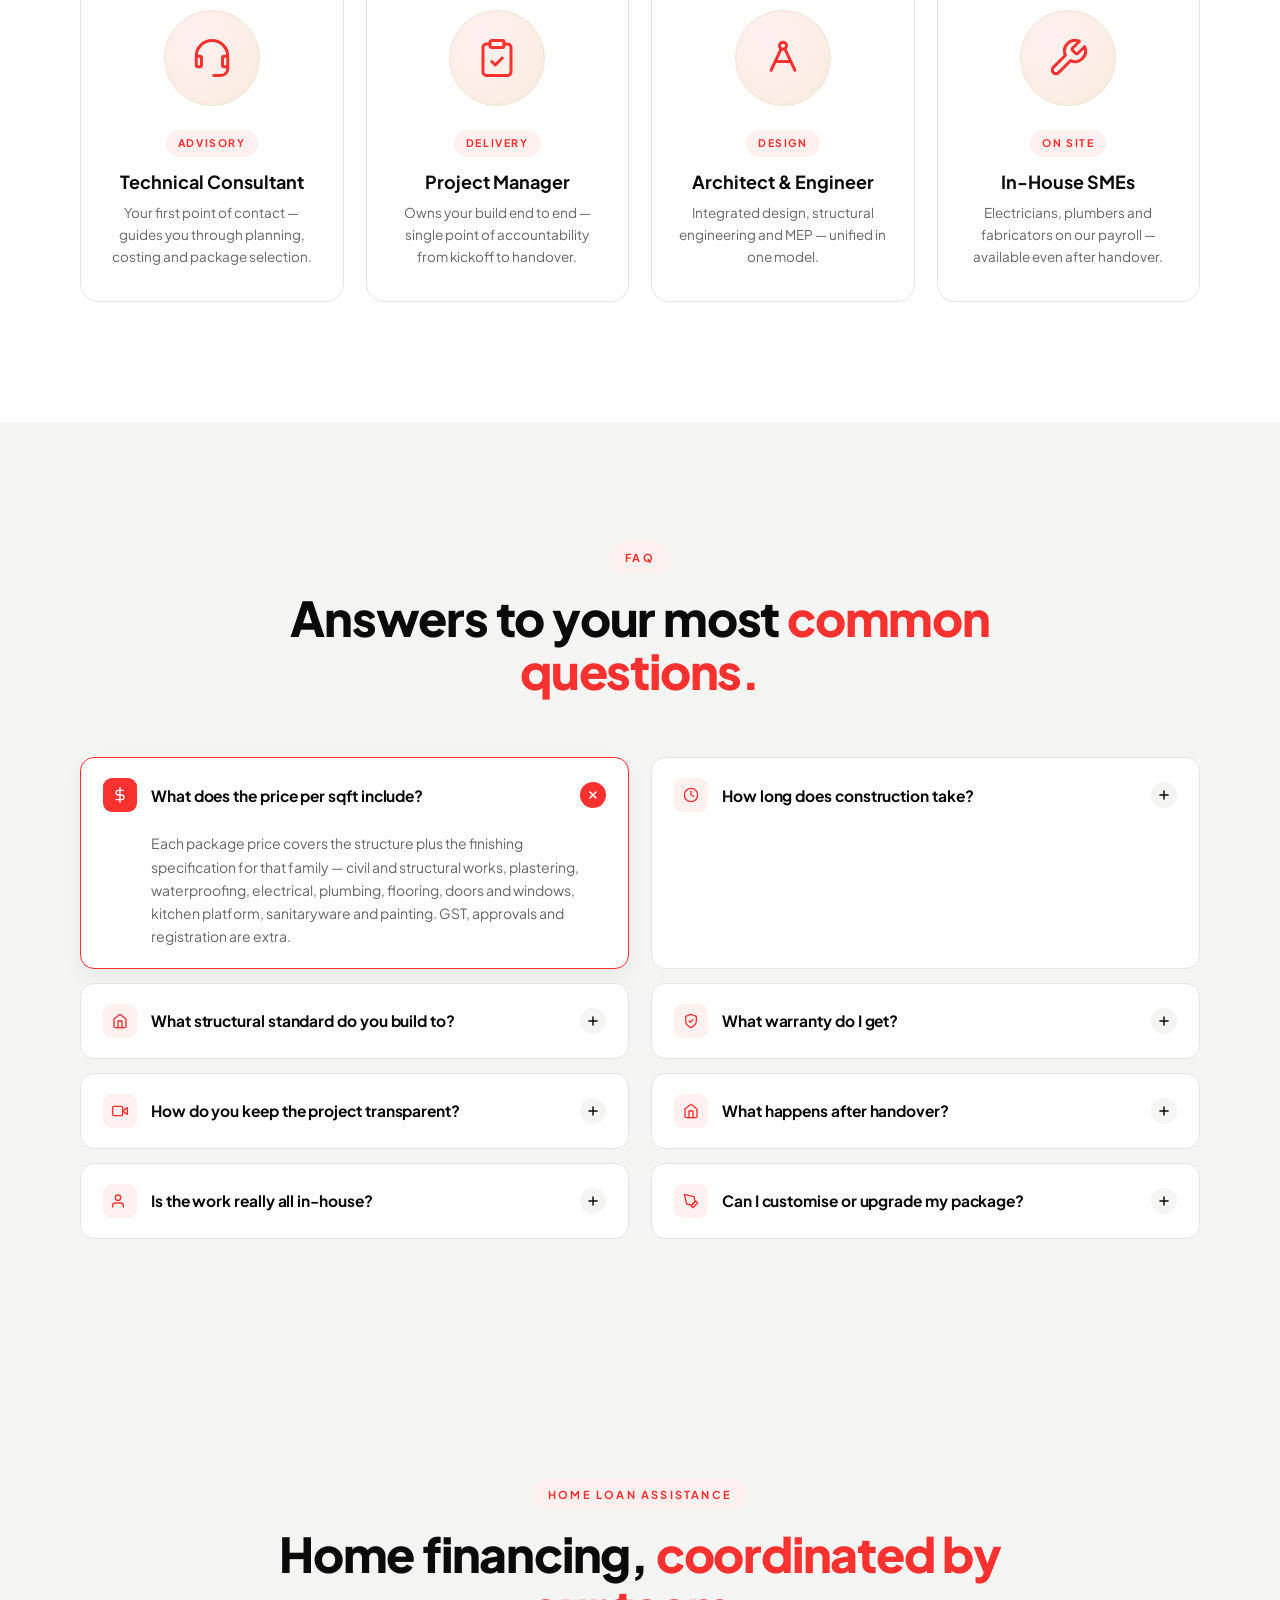
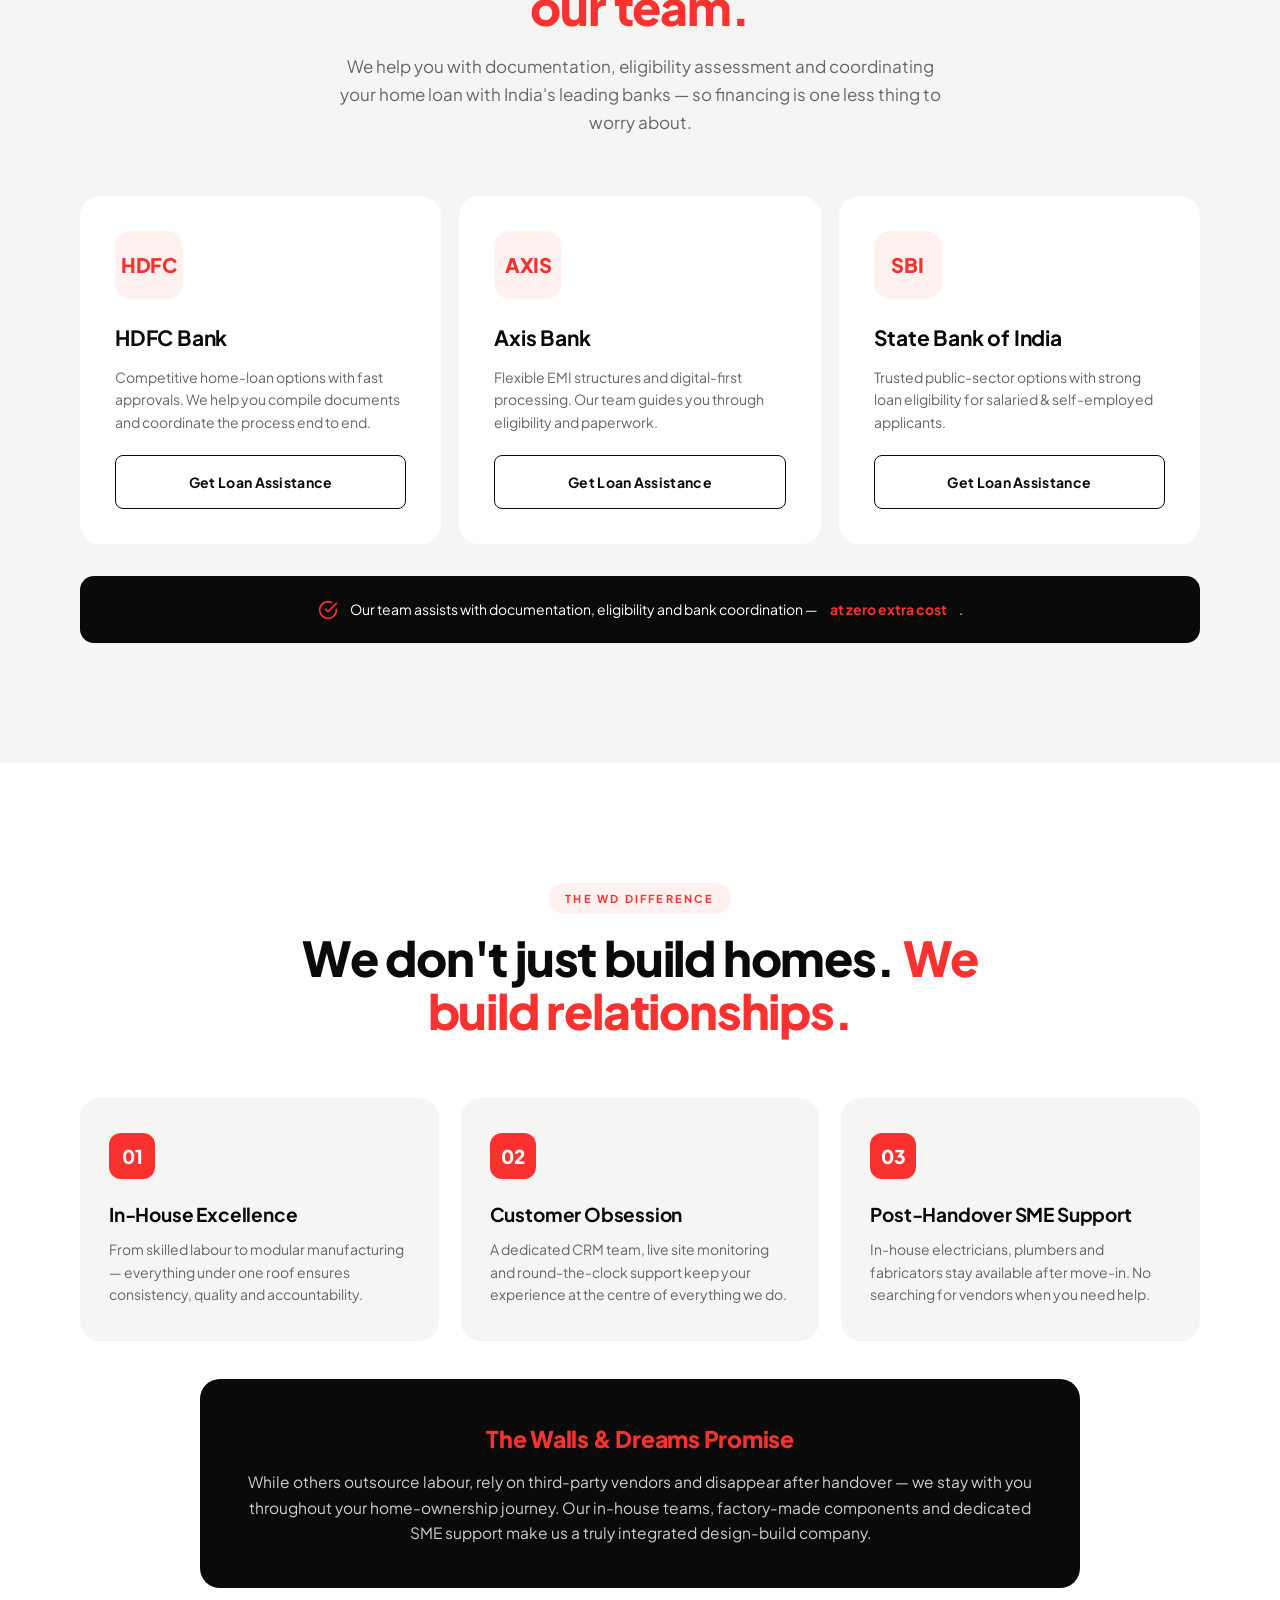
==== commit 663669e2: "Packages: remove the .pkg-build meta line from all four cards (client request 2026-10-12) Co-Authore" ====
--- a/index.html
+++ b/index.html
@@ -847,7 +847,6 @@
         <div class="pkg-body">
           <p class="pkg-tag">Modern Minimal · Clean lines, airy spaces and functional calm.</p>
           <div class="pkg-price"><span class="pkg-price-amt">₹2,090</span><span class="pkg-price-unit">/ sqft onward</span></div>
-          <p class="pkg-build">Structure ₹1,250 + Finishing ₹840 · Best for 1,200–1,800 sqft · 8–10 months</p>
           <div class="pkg-feats">
             <div class="pkg-feat"><span class="pkg-check"><svg width="11" height="11" viewBox="0 0 24 24" fill="none" stroke="currentColor" stroke-width="3" stroke-linecap="round" stroke-linejoin="round"><polyline points="20 6 9 17 4 12"/></svg></span>Vitrified flooring</div>
             <div class="pkg-feat"><span class="pkg-check"><svg width="11" height="11" viewBox="0 0 24 24" fill="none" stroke="currentColor" stroke-width="3" stroke-linecap="round" stroke-linejoin="round"><polyline points="20 6 9 17 4 12"/></svg></span>Tractor Emulsion paint</div>
@@ -867,7 +866,6 @@
         <div class="pkg-body">
           <p class="pkg-tag">Smart Living · Turnkey design + build with factory-finished semi-modular interiors.</p>
           <div class="pkg-price"><span class="pkg-price-amt">₹2,390</span><span class="pkg-price-unit">/ sqft onward</span></div>
-          <p class="pkg-build">Turnkey Design + Build · Rate on built-up slab area · GST as applicable · Steel up to 4 kg/sq.ft included</p>
           <div class="pkg-feats">
             <div class="pkg-feat"><span class="pkg-check"><svg width="11" height="11" viewBox="0 0 24 24" fill="none" stroke="currentColor" stroke-width="3" stroke-linecap="round" stroke-linejoin="round"><polyline points="20 6 9 17 4 12"/></svg></span>Seismic Zone-IV RCC frame · M-25 concrete · SRMB Fe-550 SD steel</div>
             <div class="pkg-feat"><span class="pkg-check"><svg width="11" height="11" viewBox="0 0 24 24" fill="none" stroke="currentColor" stroke-width="3" stroke-linecap="round" stroke-linejoin="round"><polyline points="20 6 9 17 4 12"/></svg></span>Hettich soft-close modular kitchen with 16 rft granite counter</div>
@@ -887,7 +885,6 @@
         <div class="pkg-body">
           <p class="pkg-tag">Designer Living · Feature walls, cove ceilings and bespoke joinery under one unified system.</p>
           <div class="pkg-price"><span class="pkg-price-amt">₹2,890</span><span class="pkg-price-unit">/ sqft onward</span></div>
-          <p class="pkg-build">Luxury Turnkey Design + Build · Rate on built-up area · GST as applicable · Steel up to 4 kg/sq.ft included</p>
           <div class="pkg-feats">
             <div class="pkg-feat"><span class="pkg-check"><svg width="11" height="11" viewBox="0 0 24 24" fill="none" stroke="currentColor" stroke-width="3" stroke-linecap="round" stroke-linejoin="round"><polyline points="20 6 9 17 4 12"/></svg></span>Designer feature walls — foyer, living, dining and every bedroom</div>
             <div class="pkg-feat"><span class="pkg-check"><svg width="11" height="11" viewBox="0 0 24 24" fill="none" stroke="currentColor" stroke-width="3" stroke-linecap="round" stroke-linejoin="round"><polyline points="20 6 9 17 4 12"/></svg></span>POP periphery false ceilings with warm cove lighting</div>
@@ -907,7 +904,6 @@
         <div class="pkg-body">
           <p class="pkg-tag">Bespoke Luxury · Designer walls, quartz kitchen and an enclosed mandir, finished to one theme.</p>
           <div class="pkg-price"><span class="pkg-price-amt">₹3,490</span><span class="pkg-price-unit">/ sqft onward</span></div>
-          <p class="pkg-build">Premium Turnkey Design + Build · Rate on built-up area · GST as applicable · Steel up to 4 kg/sq.ft included</p>
           <div class="pkg-feats">
             <div class="pkg-feat"><span class="pkg-check"><svg width="11" height="11" viewBox="0 0 24 24" fill="none" stroke="currentColor" stroke-width="3" stroke-linecap="round" stroke-linejoin="round"><polyline points="20 6 9 17 4 12"/></svg></span>Two living feature walls (₹1.6 lakh) + a designer wall in every bedroom</div>
             <div class="pkg-feat"><span class="pkg-check"><svg width="11" height="11" viewBox="0 0 24 24" fill="none" stroke="currentColor" stroke-width="3" stroke-linecap="round" stroke-linejoin="round"><polyline points="20 6 9 17 4 12"/></svg></span>Quartz modular kitchen up to 120 sq.ft · glass shutters · under-cabinet lighting</div>
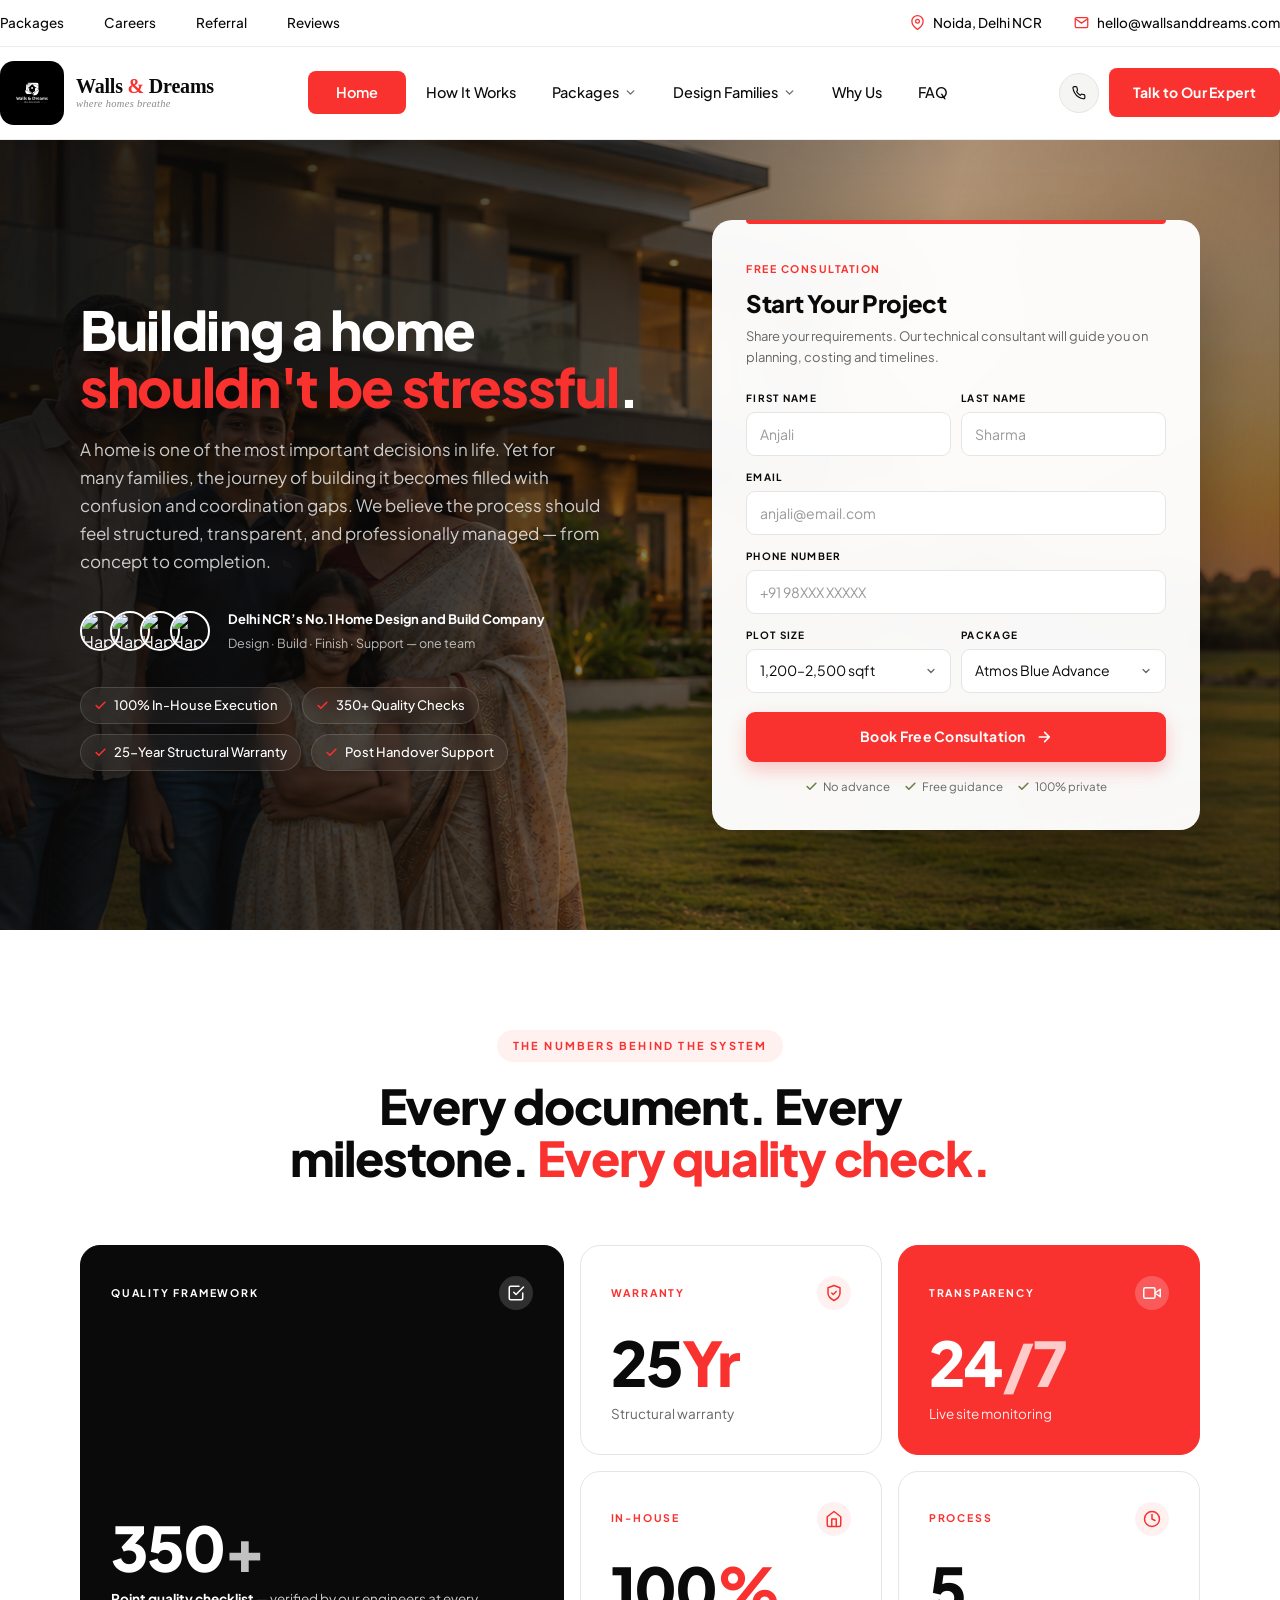
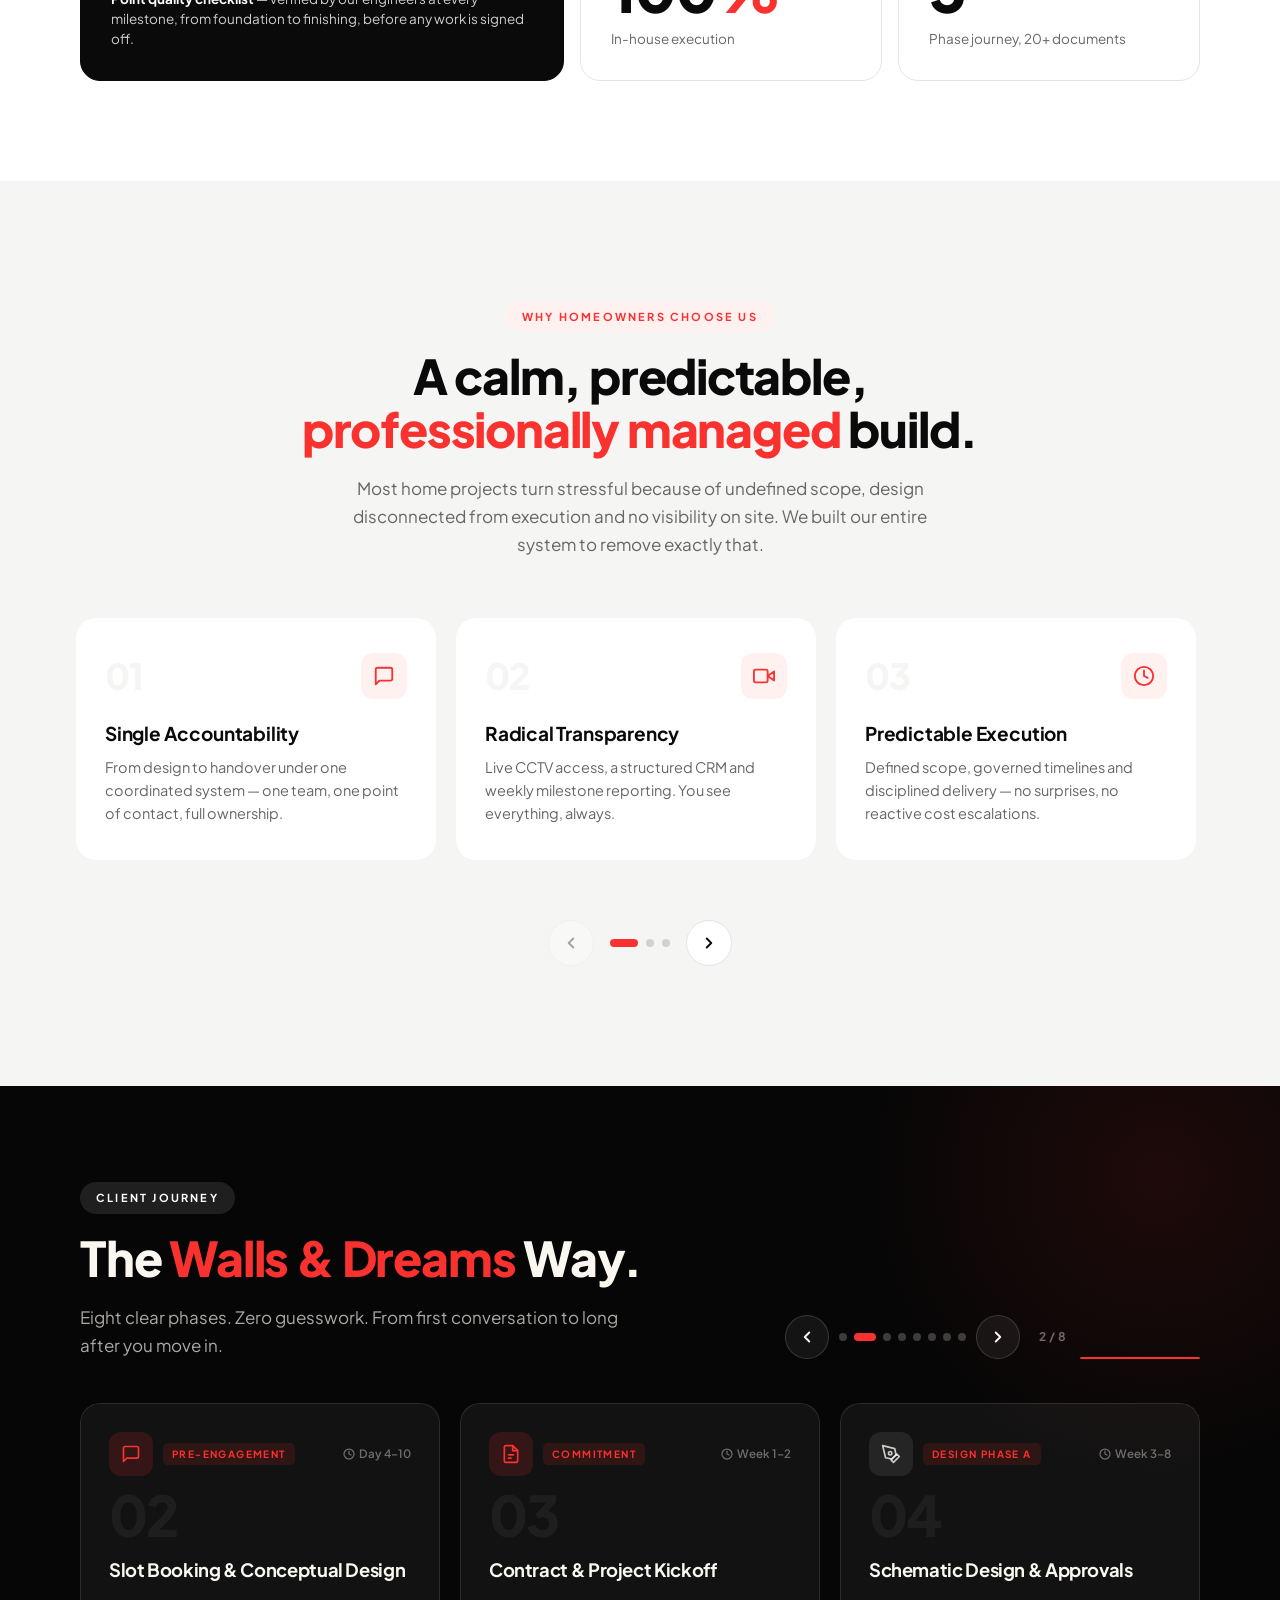
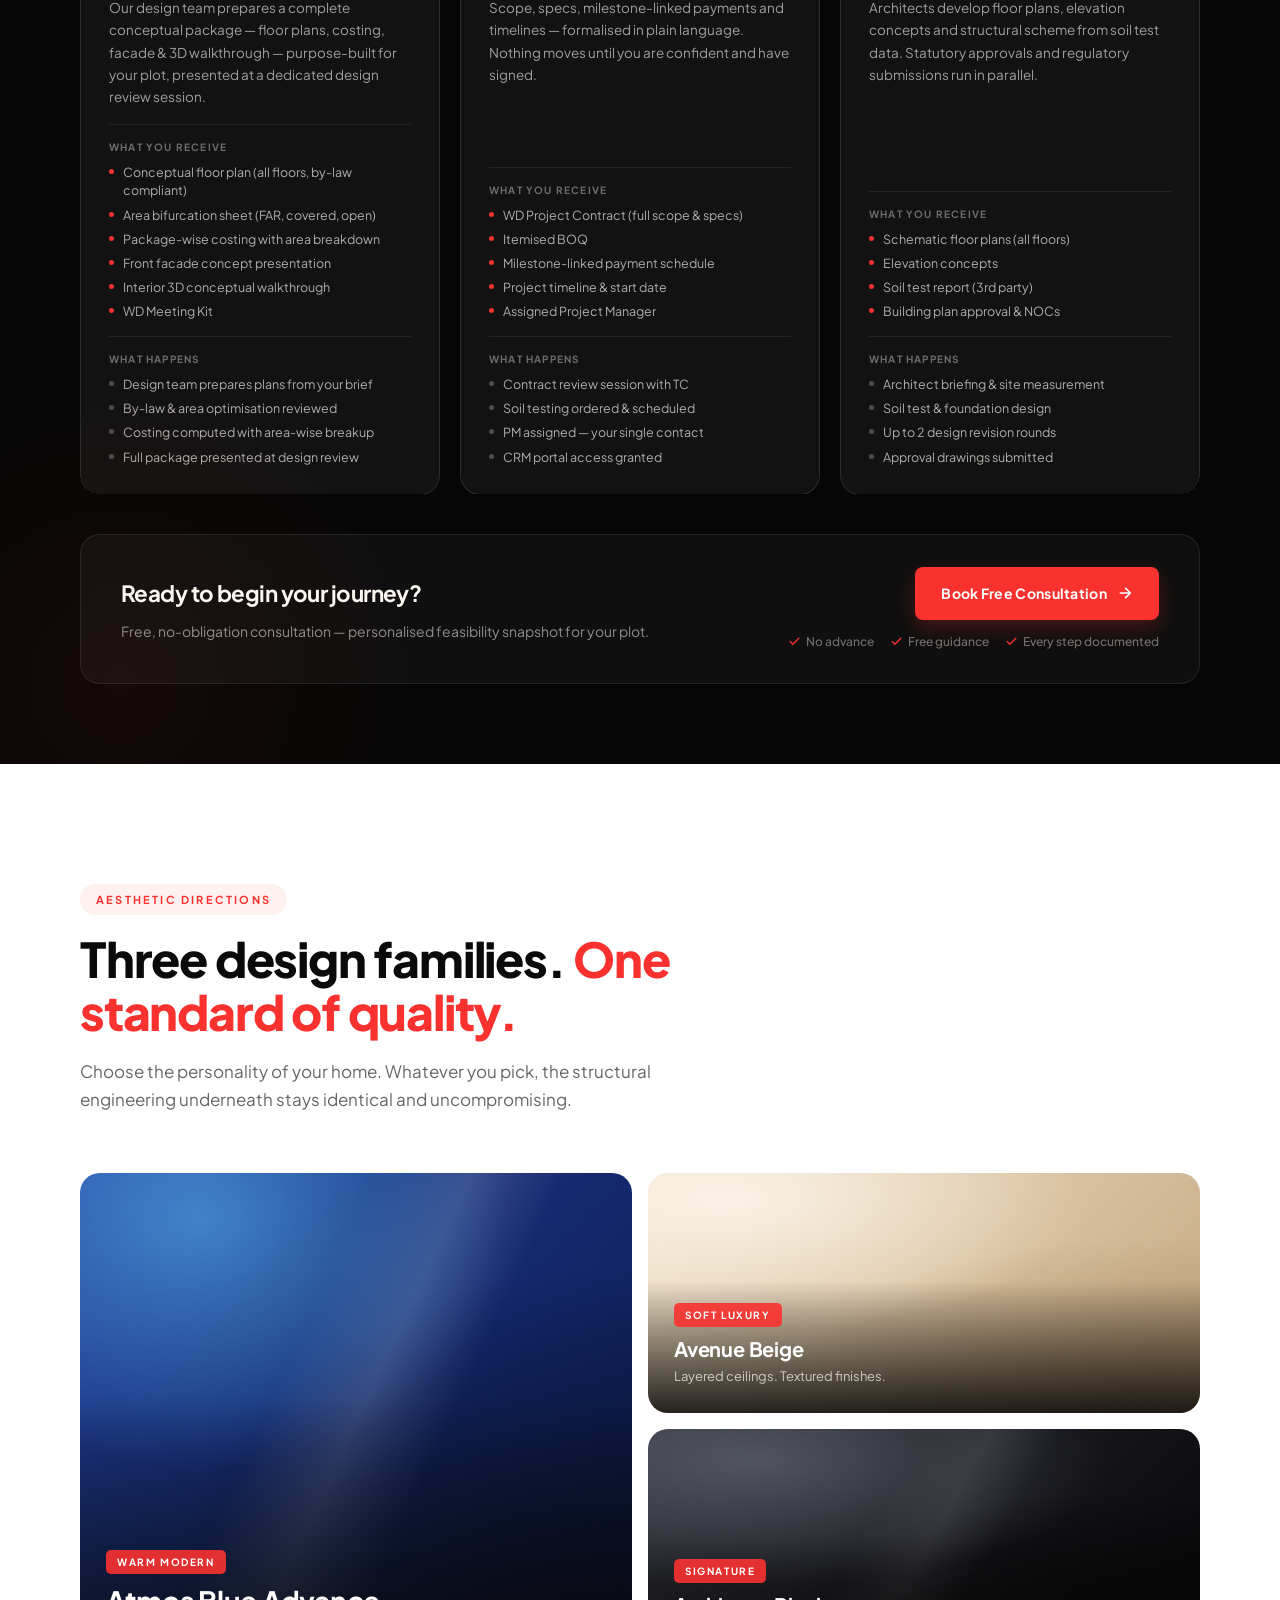
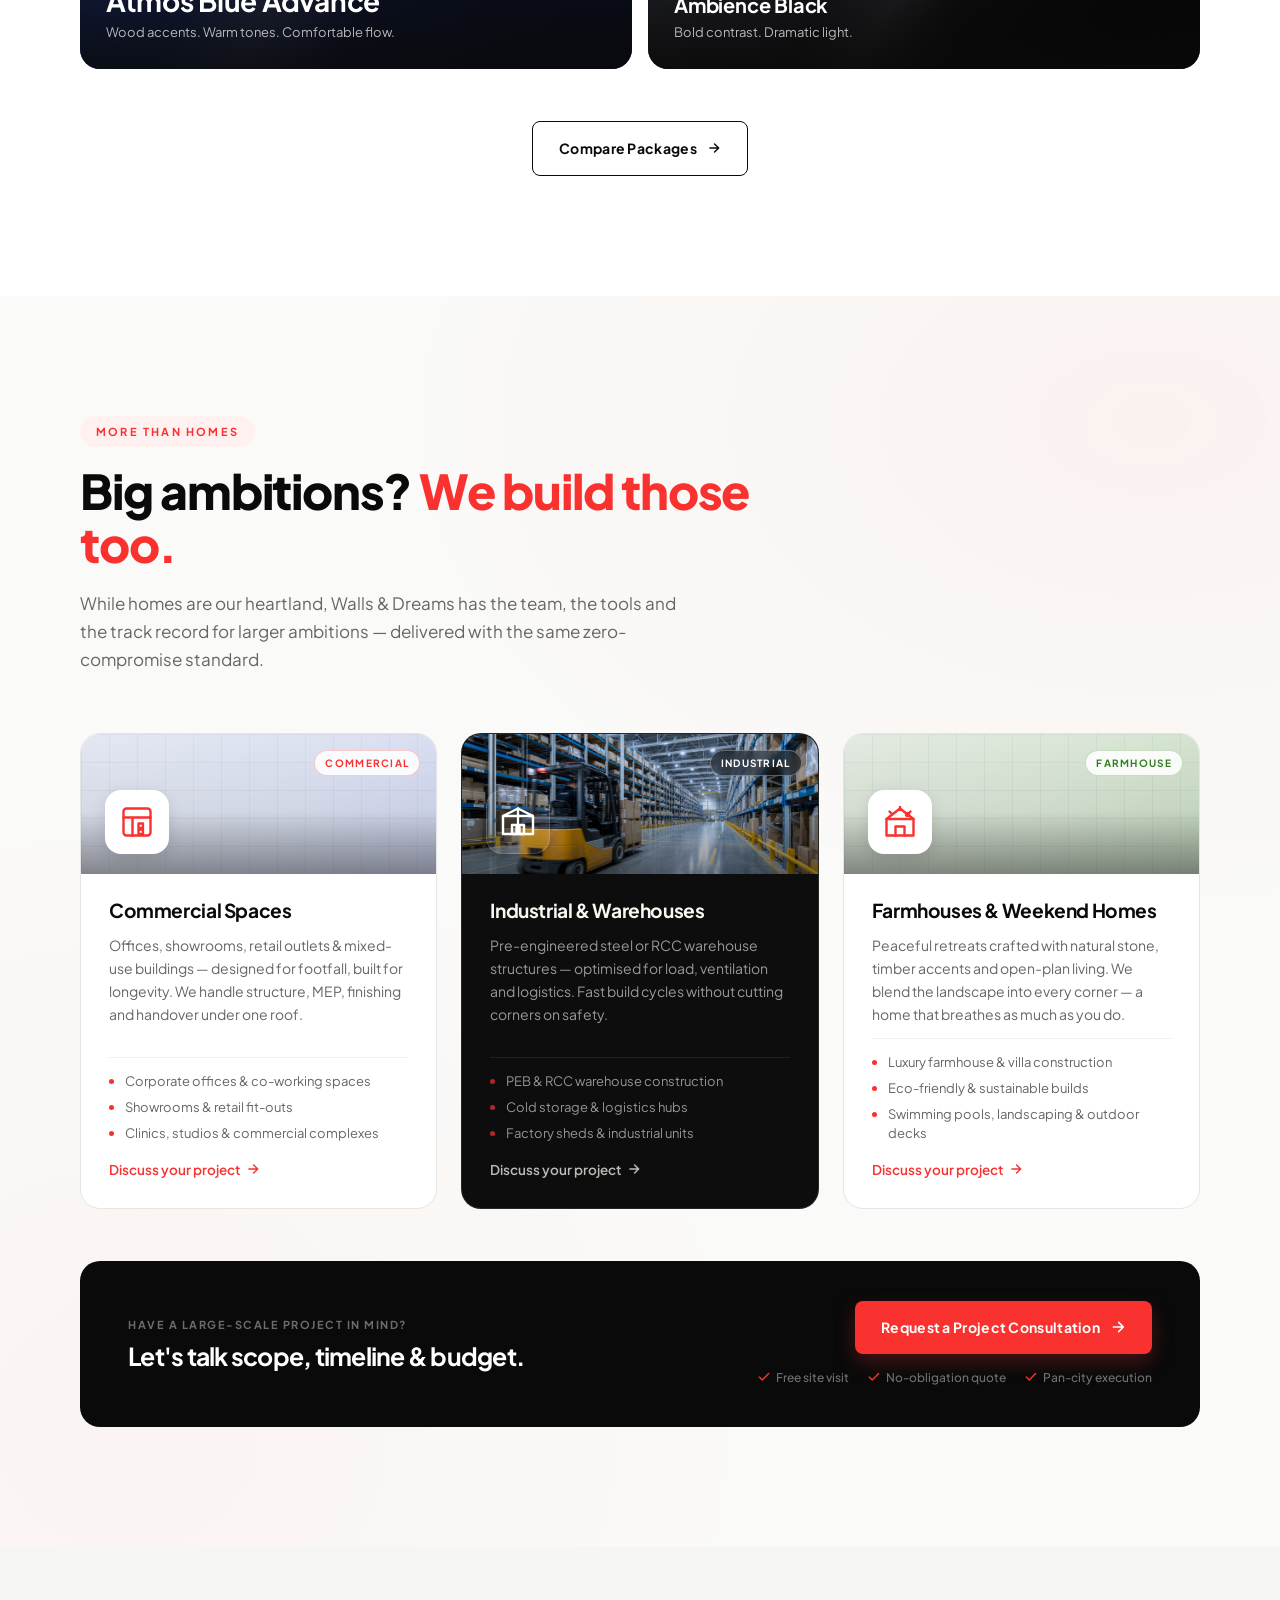
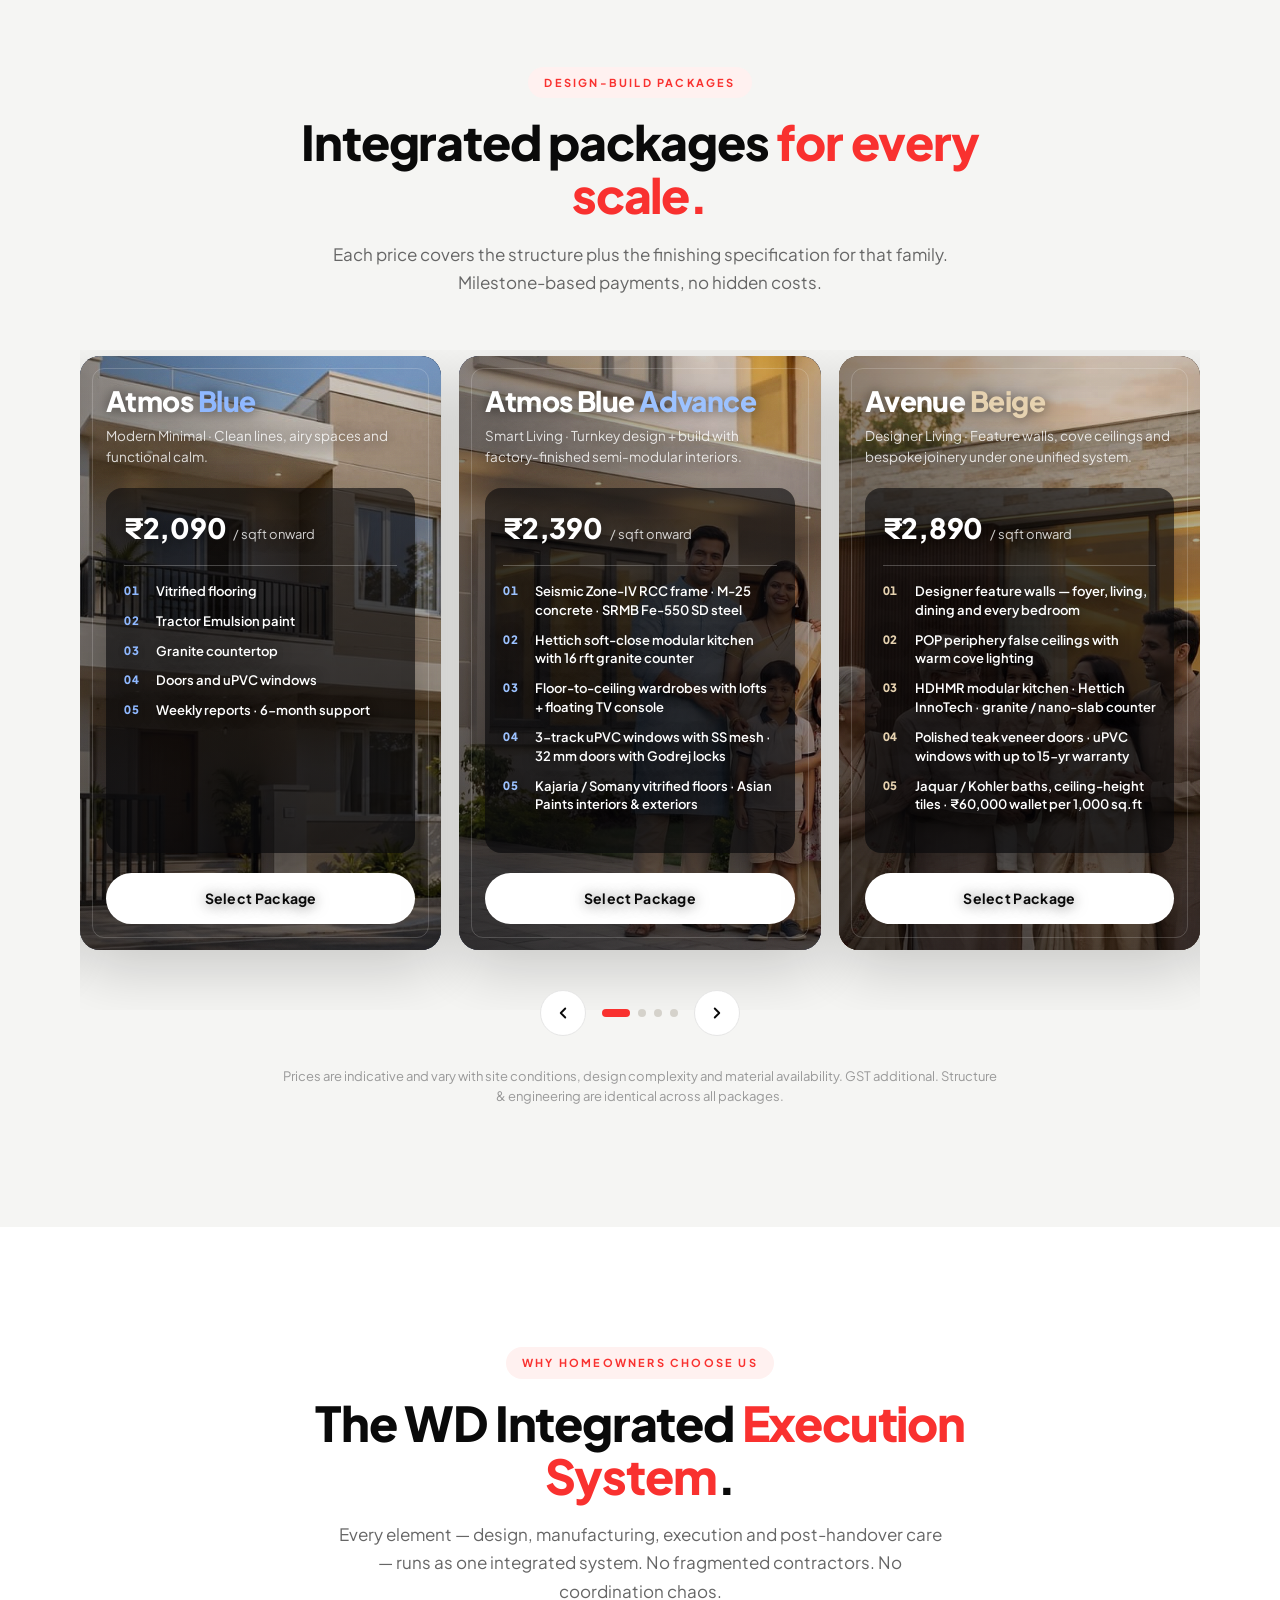
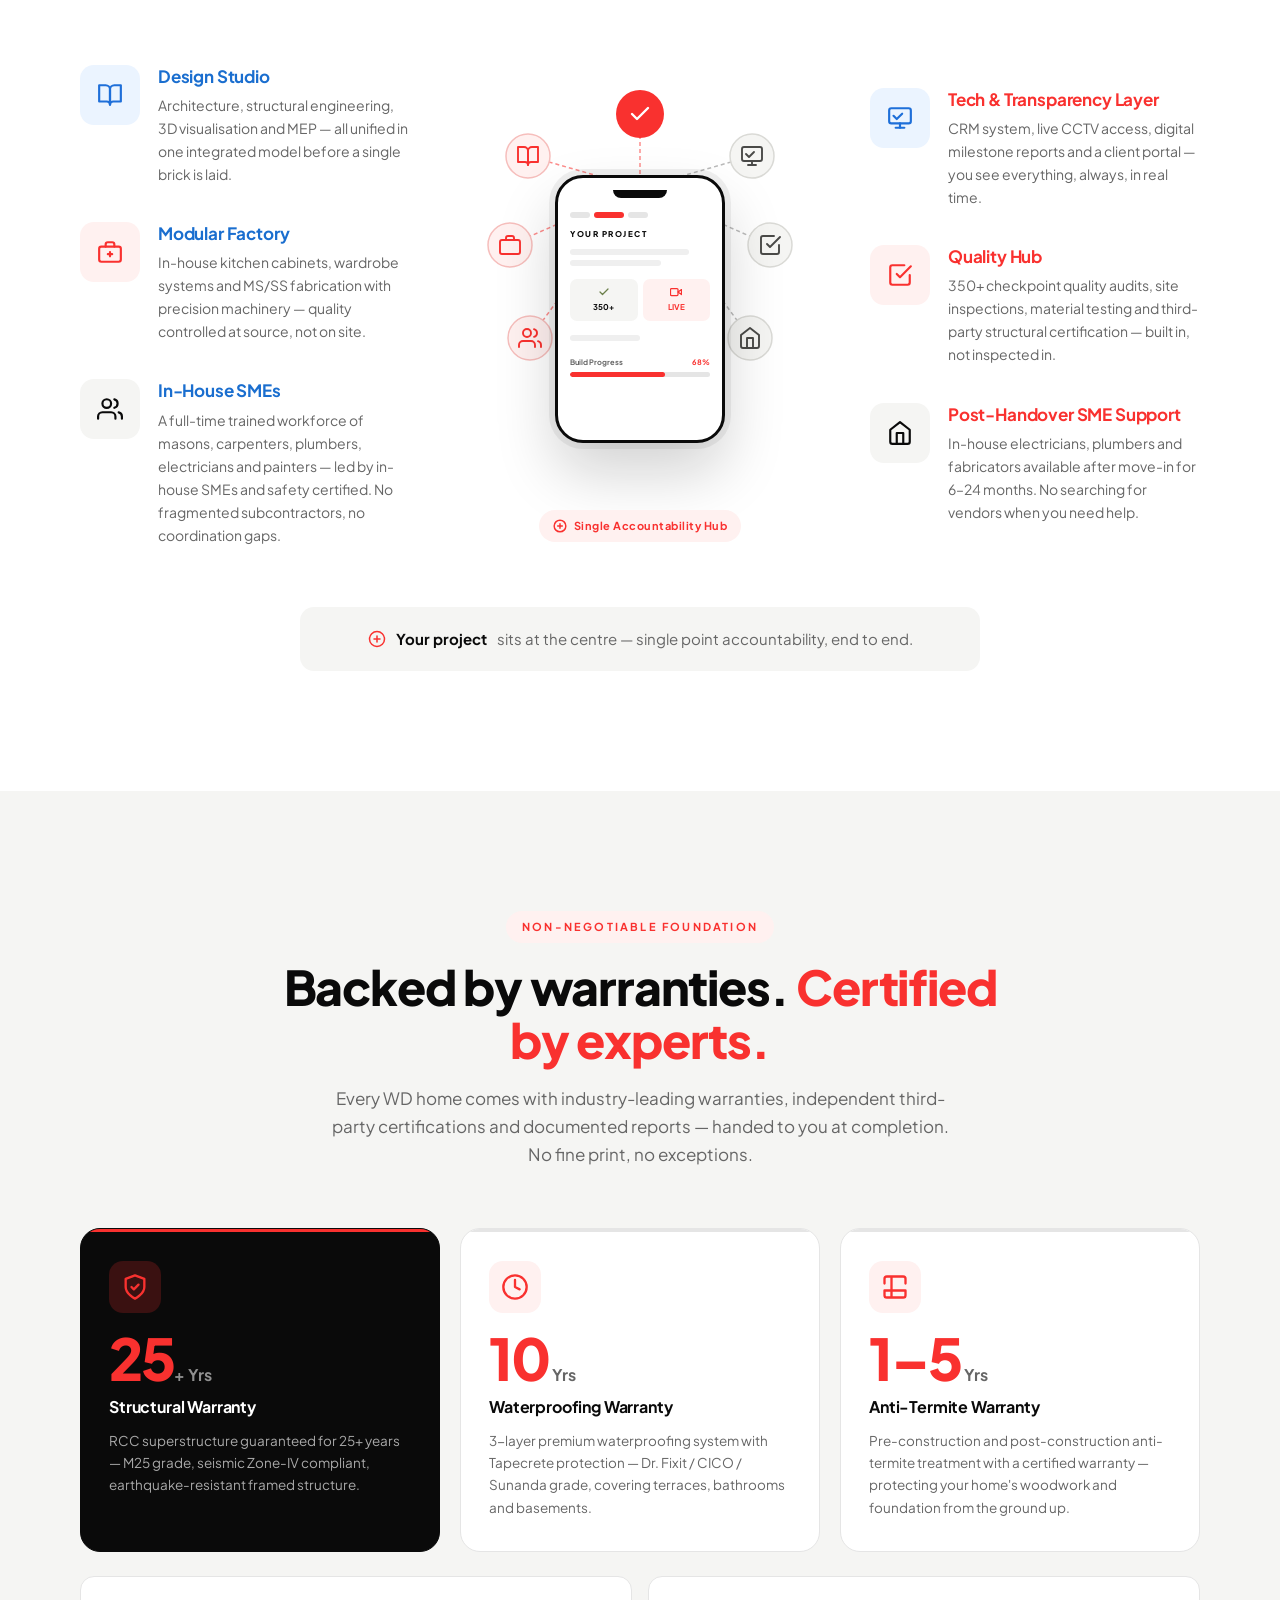
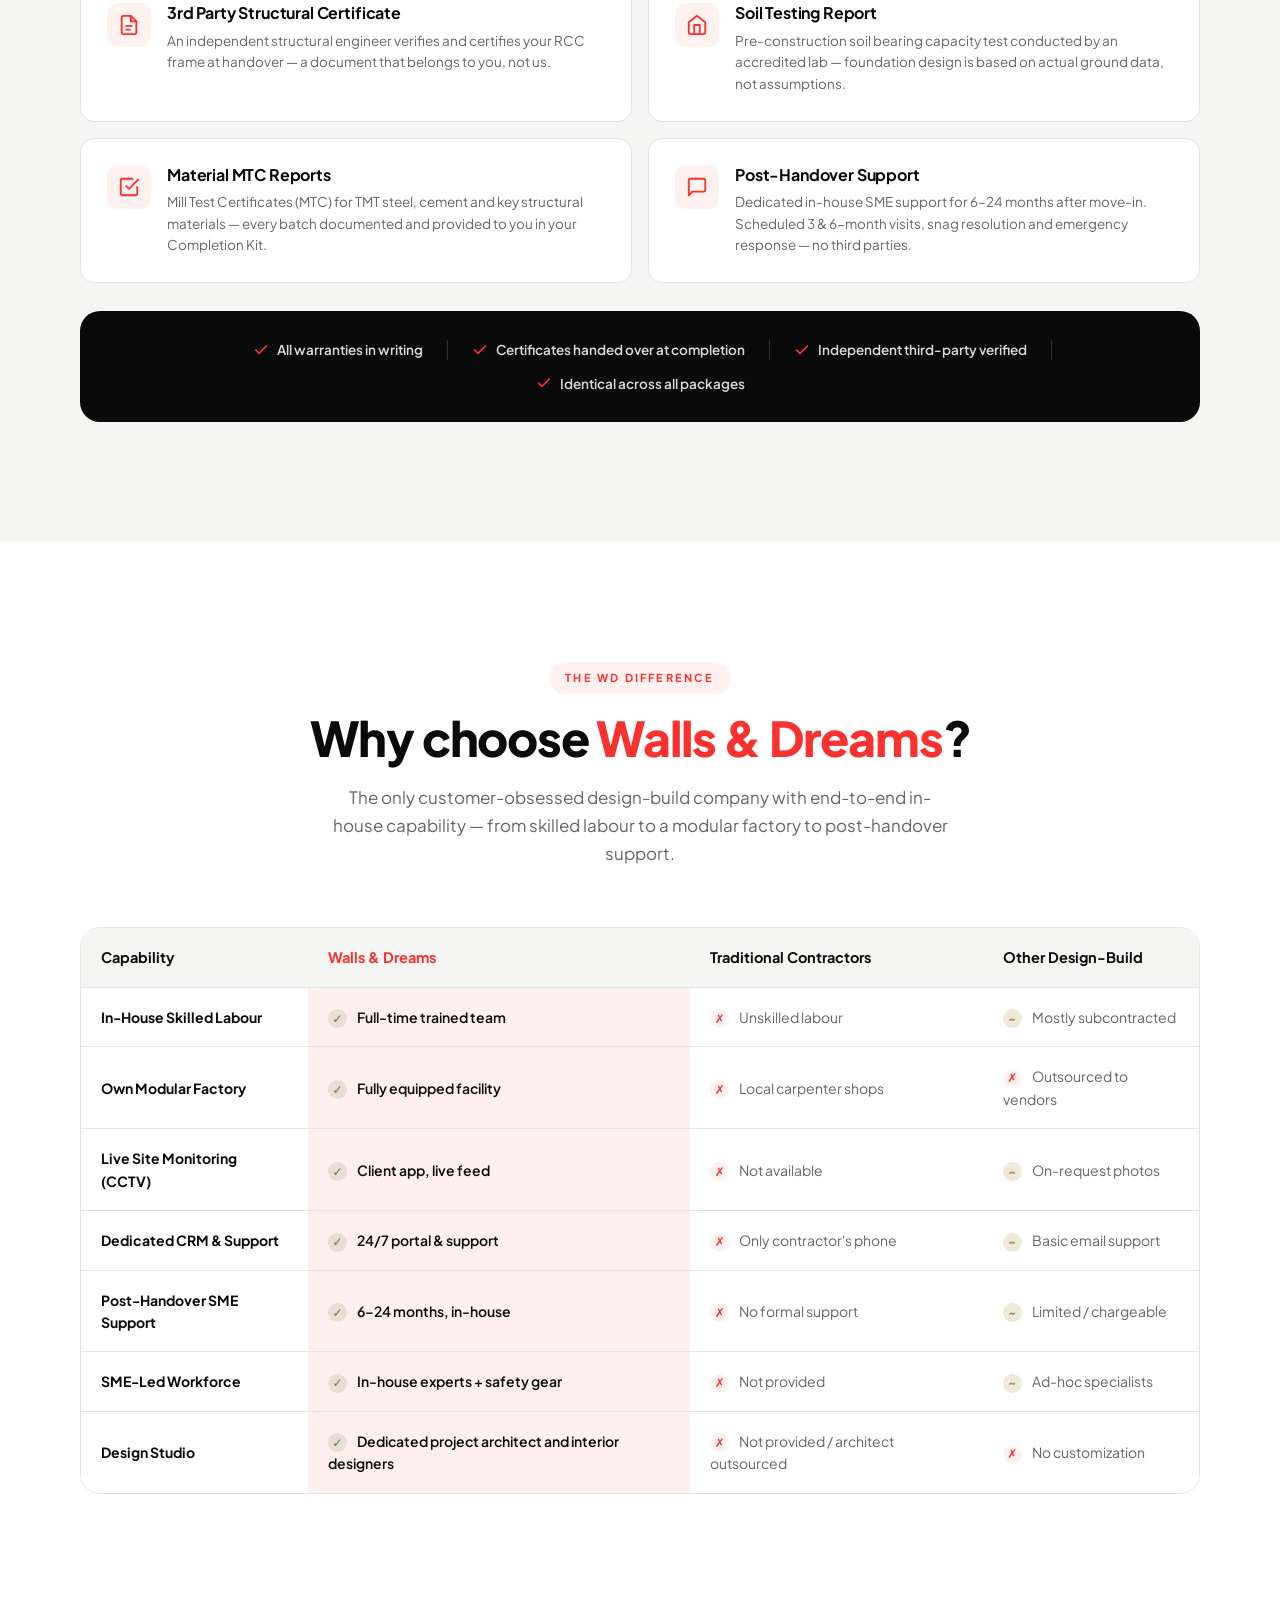
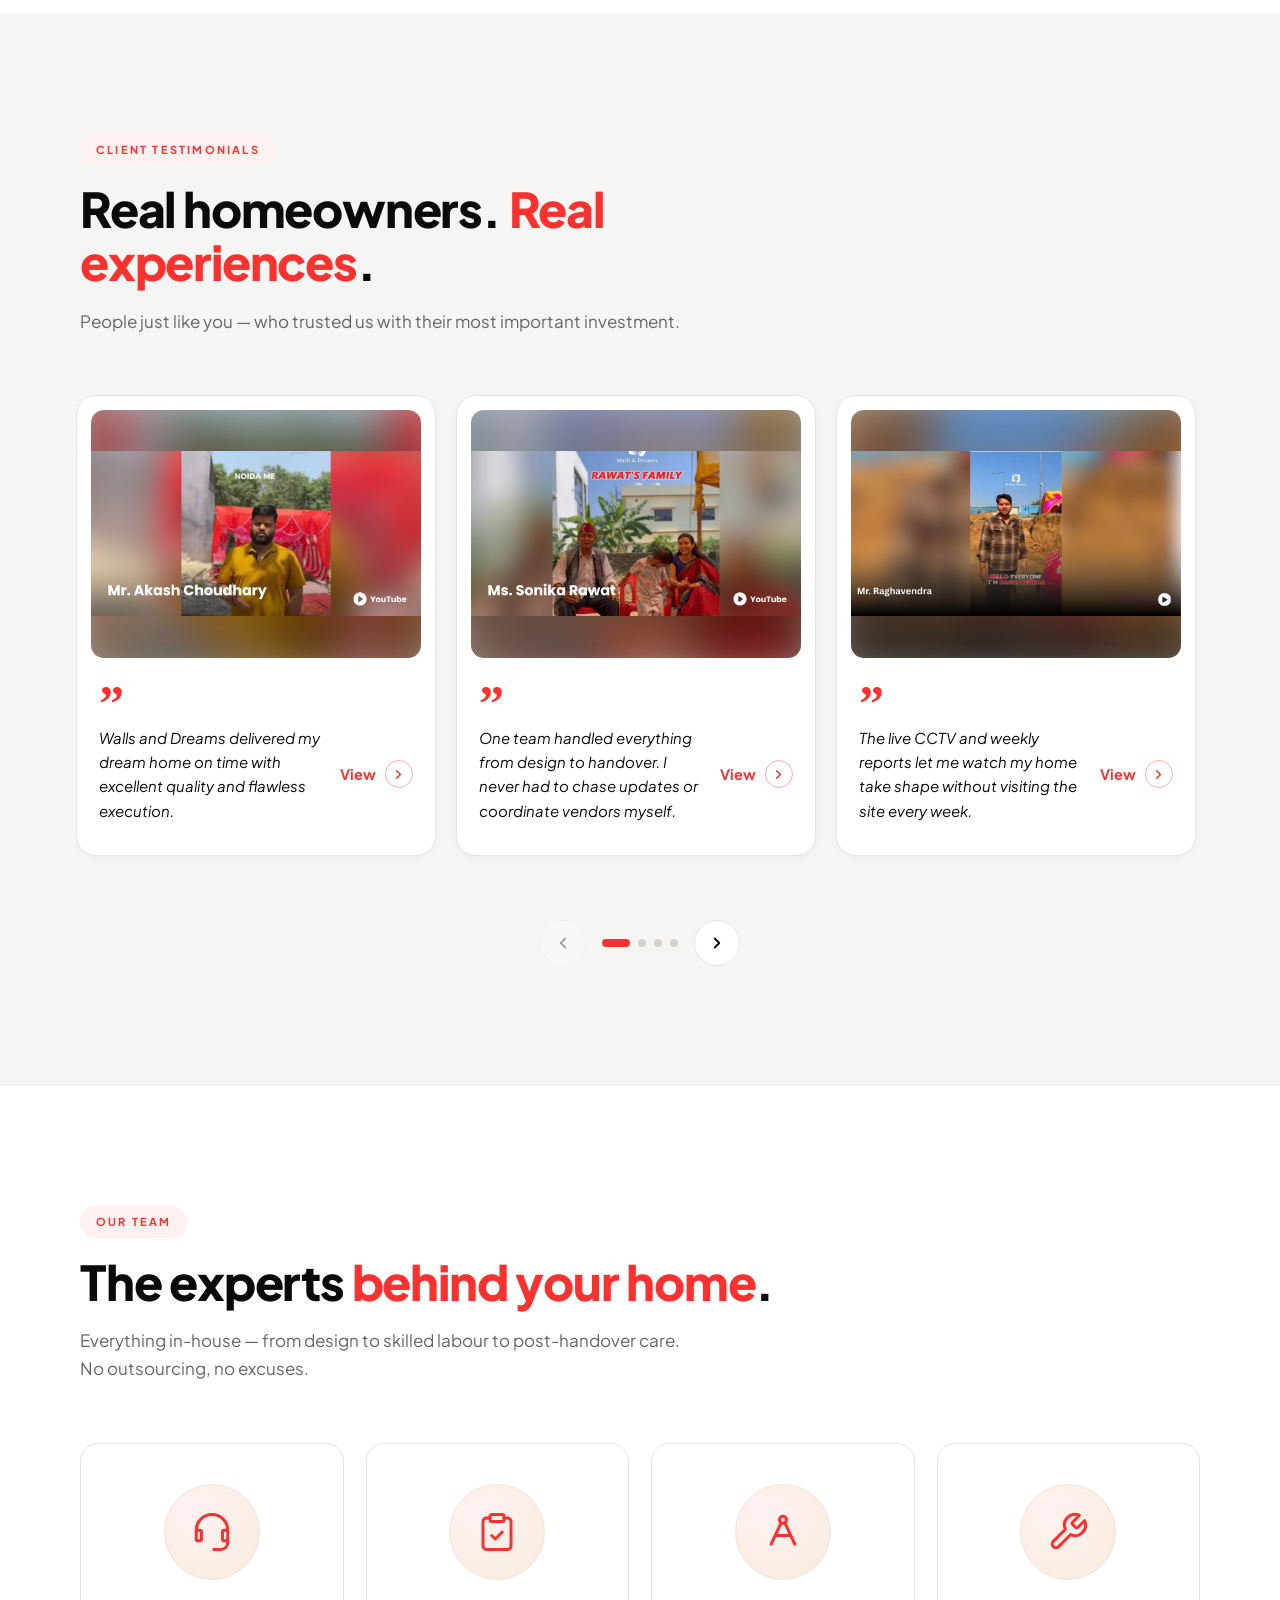
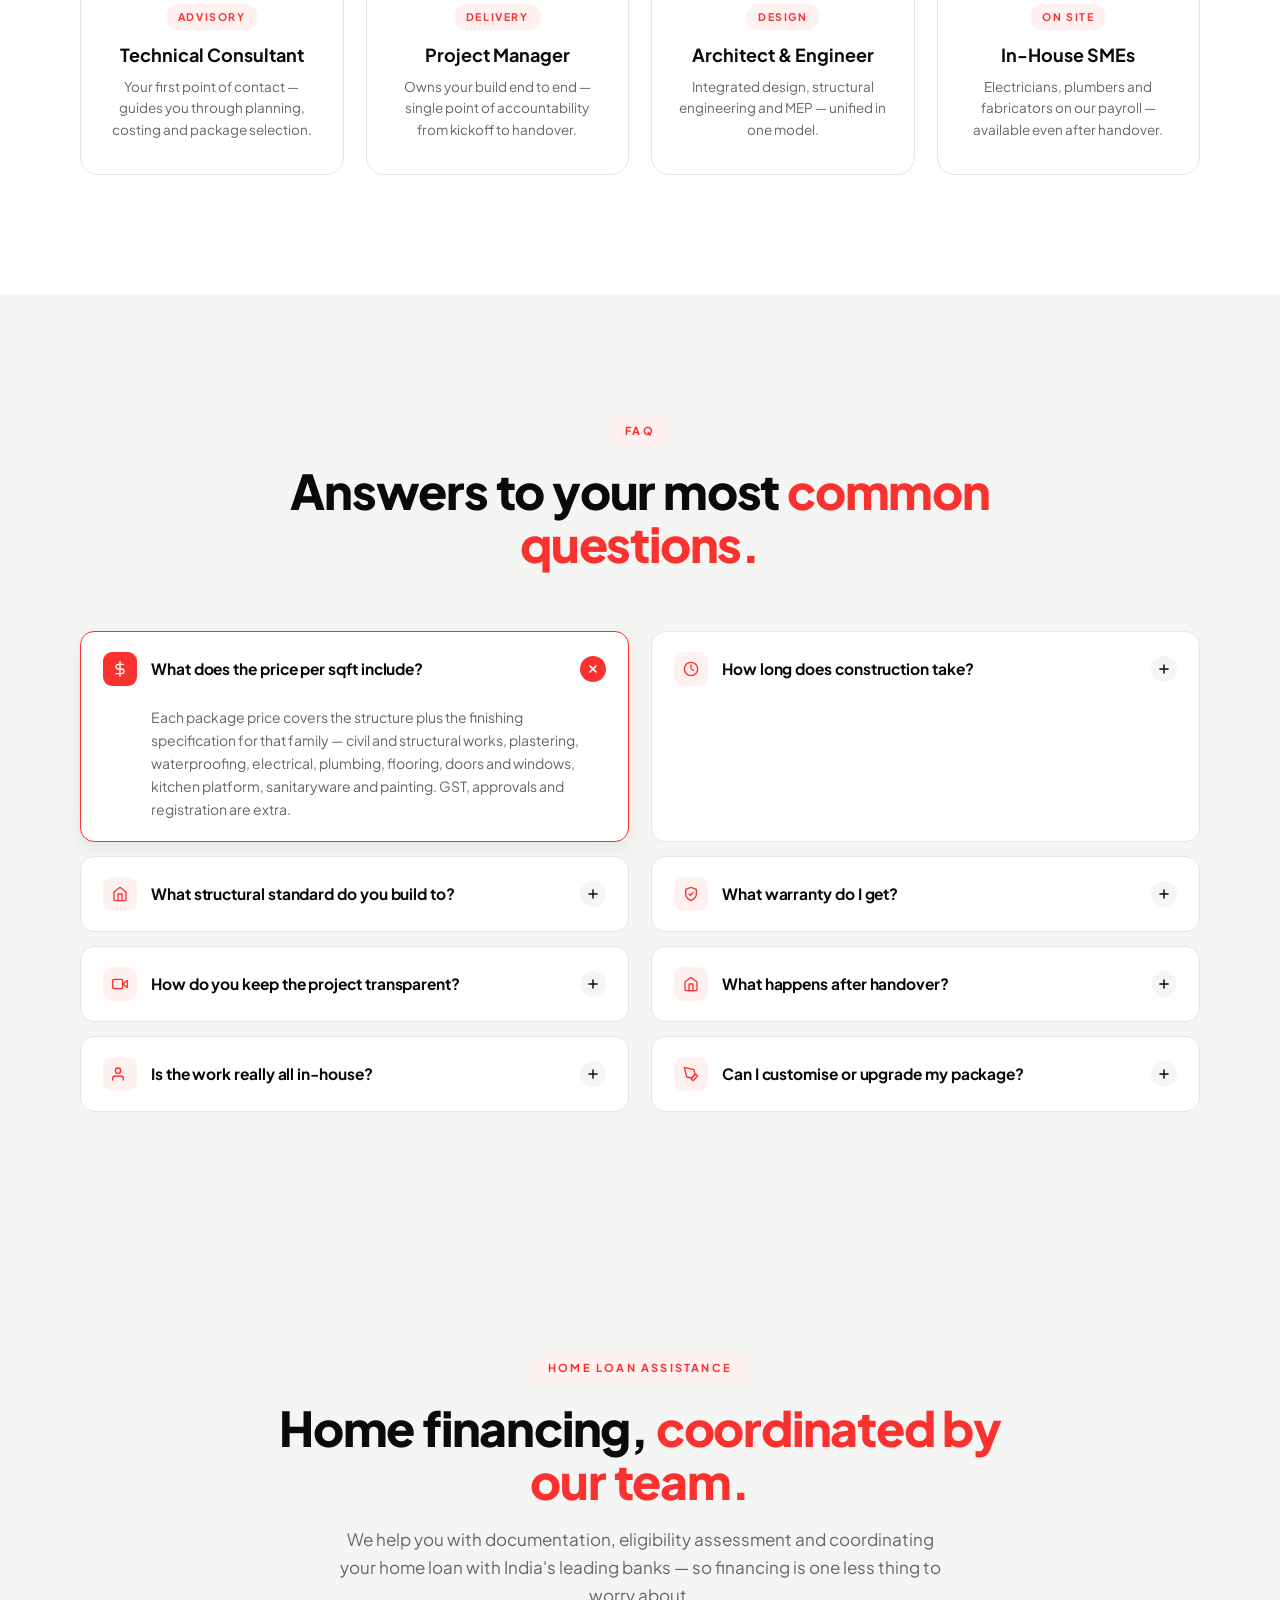
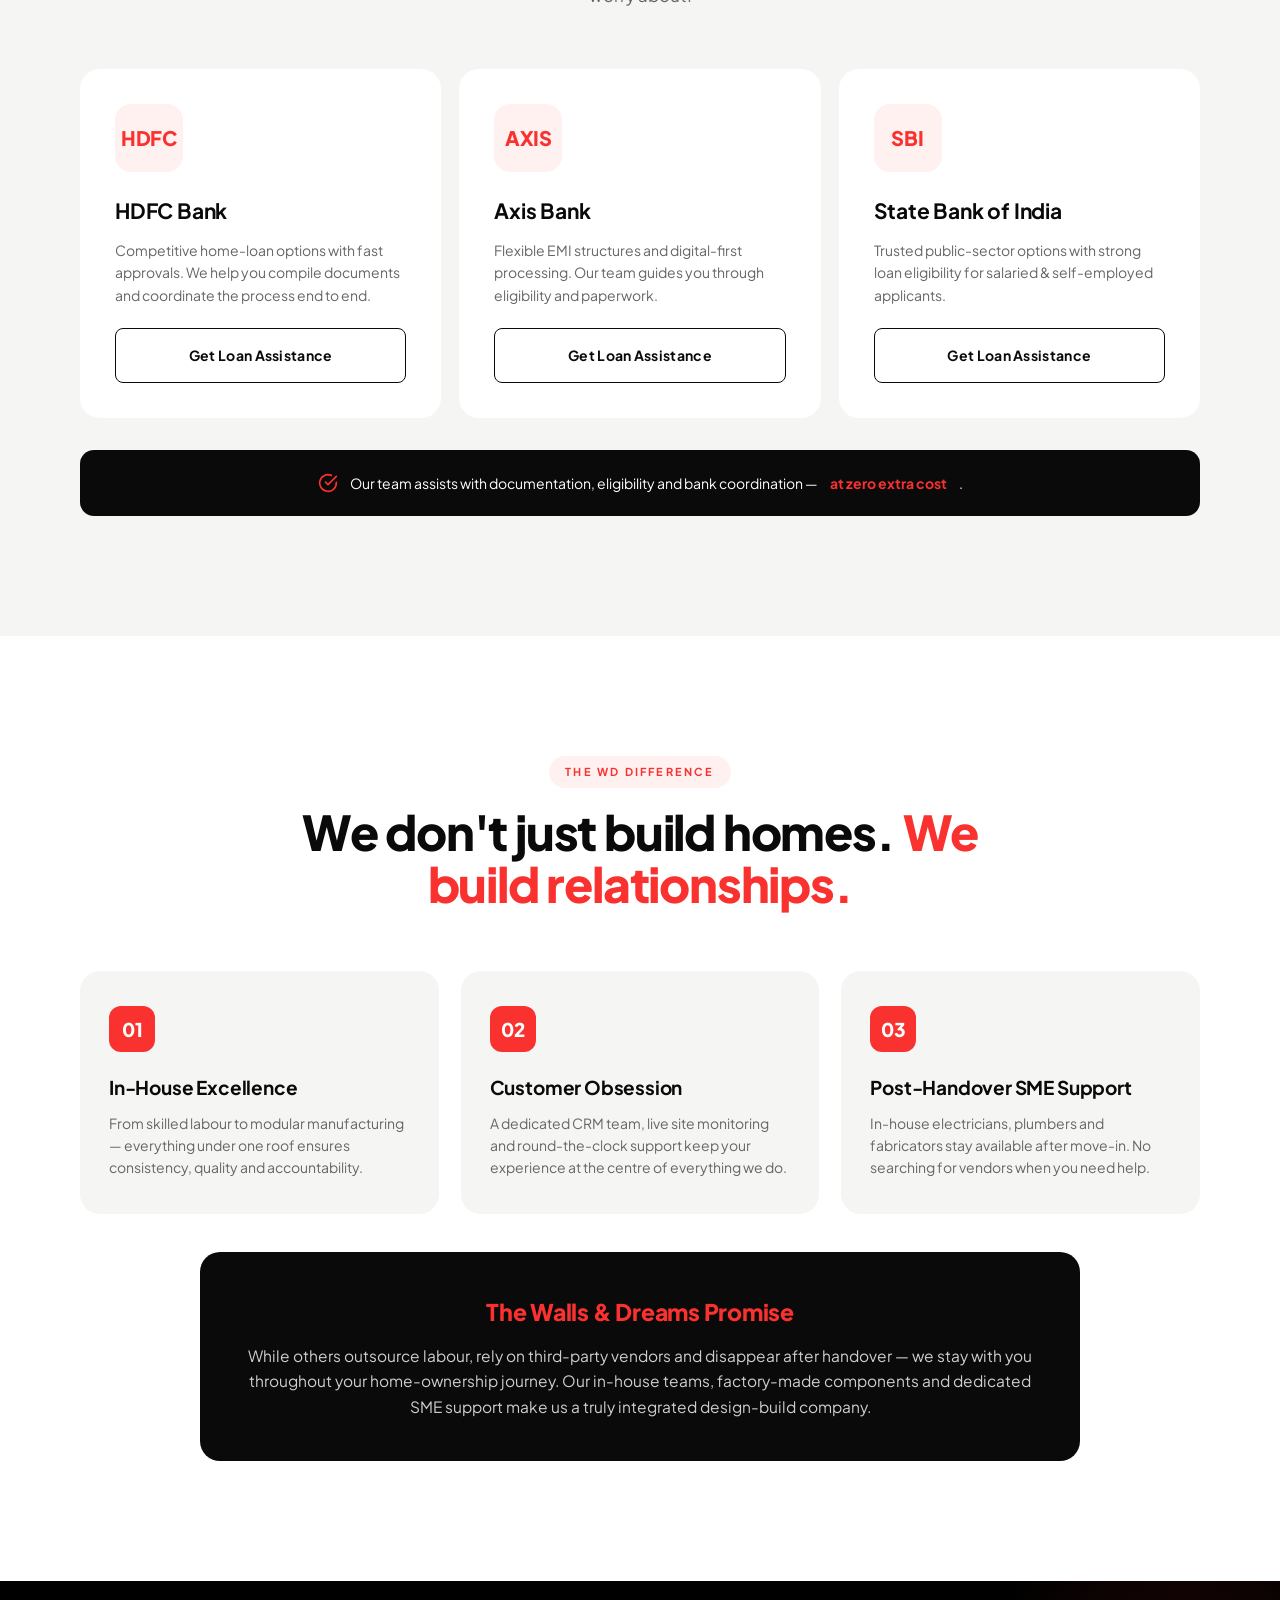
==== commit fcf4f6a8: "Packages: restyle the four cards as dark cover banners (client request 2026-10-13) Each .pkg-card no" ====
--- a/index.html
+++ b/index.html
@@ -839,79 +839,79 @@
 <div class="pkg-carousel" data-pkg-carousel>
   <div class="pkg-viewport" data-pkg-viewport>
     <div class="pkg-track" data-pkg-track>
-      <article class="pkg-card">
-        <div class="pkg-photo pkg-photo--blue">
-          <div class="pkg-media"></div>
-          <span class="pkg-photo-tier">Atmos Blue</span>
-        </div>
+      <article class="pkg-card pkg-card--blue">
+        <div class="pkg-photo"><div class="pkg-media"></div></div>
         <div class="pkg-body">
+          <span class="pkg-photo-tier">Atmos <b class="pkg-tier-accent">Blue</b></span>
           <p class="pkg-tag">Modern Minimal · Clean lines, airy spaces and functional calm.</p>
-          <div class="pkg-price"><span class="pkg-price-amt">₹2,090</span><span class="pkg-price-unit">/ sqft onward</span></div>
-          <div class="pkg-feats">
-            <div class="pkg-feat"><span class="pkg-check"><svg width="11" height="11" viewBox="0 0 24 24" fill="none" stroke="currentColor" stroke-width="3" stroke-linecap="round" stroke-linejoin="round"><polyline points="20 6 9 17 4 12"/></svg></span>Vitrified flooring</div>
-            <div class="pkg-feat"><span class="pkg-check"><svg width="11" height="11" viewBox="0 0 24 24" fill="none" stroke="currentColor" stroke-width="3" stroke-linecap="round" stroke-linejoin="round"><polyline points="20 6 9 17 4 12"/></svg></span>Tractor Emulsion paint</div>
-            <div class="pkg-feat"><span class="pkg-check"><svg width="11" height="11" viewBox="0 0 24 24" fill="none" stroke="currentColor" stroke-width="3" stroke-linecap="round" stroke-linejoin="round"><polyline points="20 6 9 17 4 12"/></svg></span>Granite countertop</div>
-            <div class="pkg-feat"><span class="pkg-check"><svg width="11" height="11" viewBox="0 0 24 24" fill="none" stroke="currentColor" stroke-width="3" stroke-linecap="round" stroke-linejoin="round"><polyline points="20 6 9 17 4 12"/></svg></span>Doors and uPVC windows</div>
-            <div class="pkg-feat"><span class="pkg-check"><svg width="11" height="11" viewBox="0 0 24 24" fill="none" stroke="currentColor" stroke-width="3" stroke-linecap="round" stroke-linejoin="round"><polyline points="20 6 9 17 4 12"/></svg></span>Weekly reports · 6-month support</div>
-          </div>
-          <a href="#hero-form" class="btn btn-ghost">Select Package</a>
+          <div class="pkg-panel">
+            <div class="pkg-price"><span class="pkg-price-amt">₹2,090</span><span class="pkg-price-unit">/ sqft onward</span></div>
+            <div class="pkg-feats">
+              <div class="pkg-feat"><span class="pkg-check"><svg width="11" height="11" viewBox="0 0 24 24" fill="none" stroke="currentColor" stroke-width="3" stroke-linecap="round" stroke-linejoin="round"><polyline points="20 6 9 17 4 12"/></svg></span>Vitrified flooring</div>
+              <div class="pkg-feat"><span class="pkg-check"><svg width="11" height="11" viewBox="0 0 24 24" fill="none" stroke="currentColor" stroke-width="3" stroke-linecap="round" stroke-linejoin="round"><polyline points="20 6 9 17 4 12"/></svg></span>Tractor Emulsion paint</div>
+              <div class="pkg-feat"><span class="pkg-check"><svg width="11" height="11" viewBox="0 0 24 24" fill="none" stroke="currentColor" stroke-width="3" stroke-linecap="round" stroke-linejoin="round"><polyline points="20 6 9 17 4 12"/></svg></span>Granite countertop</div>
+              <div class="pkg-feat"><span class="pkg-check"><svg width="11" height="11" viewBox="0 0 24 24" fill="none" stroke="currentColor" stroke-width="3" stroke-linecap="round" stroke-linejoin="round"><polyline points="20 6 9 17 4 12"/></svg></span>Doors and uPVC windows</div>
+              <div class="pkg-feat"><span class="pkg-check"><svg width="11" height="11" viewBox="0 0 24 24" fill="none" stroke="currentColor" stroke-width="3" stroke-linecap="round" stroke-linejoin="round"><polyline points="20 6 9 17 4 12"/></svg></span>Weekly reports · 6-month support</div>
+            </div>
+          </div>
+          <a href="#hero-form" class="btn btn-light">Select Package</a>
         </div>
       </article>
 
-      <article class="pkg-card">
-        <div class="pkg-photo pkg-photo--blue-premium">
-          <div class="pkg-media"></div>
-          <span class="pkg-photo-tier">Atmos Blue Advance</span>
-        </div>
+      <article class="pkg-card pkg-card--blue-premium">
+        <div class="pkg-photo"><div class="pkg-media"></div></div>
         <div class="pkg-body">
+          <span class="pkg-photo-tier">Atmos Blue <b class="pkg-tier-accent">Advance</b></span>
           <p class="pkg-tag">Smart Living · Turnkey design + build with factory-finished semi-modular interiors.</p>
-          <div class="pkg-price"><span class="pkg-price-amt">₹2,390</span><span class="pkg-price-unit">/ sqft onward</span></div>
-          <div class="pkg-feats">
-            <div class="pkg-feat"><span class="pkg-check"><svg width="11" height="11" viewBox="0 0 24 24" fill="none" stroke="currentColor" stroke-width="3" stroke-linecap="round" stroke-linejoin="round"><polyline points="20 6 9 17 4 12"/></svg></span>Seismic Zone-IV RCC frame · M-25 concrete · SRMB Fe-550 SD steel</div>
-            <div class="pkg-feat"><span class="pkg-check"><svg width="11" height="11" viewBox="0 0 24 24" fill="none" stroke="currentColor" stroke-width="3" stroke-linecap="round" stroke-linejoin="round"><polyline points="20 6 9 17 4 12"/></svg></span>Hettich soft-close modular kitchen with 16 rft granite counter</div>
-            <div class="pkg-feat"><span class="pkg-check"><svg width="11" height="11" viewBox="0 0 24 24" fill="none" stroke="currentColor" stroke-width="3" stroke-linecap="round" stroke-linejoin="round"><polyline points="20 6 9 17 4 12"/></svg></span>Floor-to-ceiling wardrobes with lofts + floating TV console</div>
-            <div class="pkg-feat"><span class="pkg-check"><svg width="11" height="11" viewBox="0 0 24 24" fill="none" stroke="currentColor" stroke-width="3" stroke-linecap="round" stroke-linejoin="round"><polyline points="20 6 9 17 4 12"/></svg></span>3-track uPVC windows with SS mesh · 32 mm doors with Godrej locks</div>
-            <div class="pkg-feat"><span class="pkg-check"><svg width="11" height="11" viewBox="0 0 24 24" fill="none" stroke="currentColor" stroke-width="3" stroke-linecap="round" stroke-linejoin="round"><polyline points="20 6 9 17 4 12"/></svg></span>Kajaria / Somany vitrified floors · Asian Paints interiors &amp; exteriors</div>
-          </div>
-          <a href="#hero-form" class="btn btn-red">Select Package</a>
+          <div class="pkg-panel">
+            <div class="pkg-price"><span class="pkg-price-amt">₹2,390</span><span class="pkg-price-unit">/ sqft onward</span></div>
+            <div class="pkg-feats">
+              <div class="pkg-feat"><span class="pkg-check"><svg width="11" height="11" viewBox="0 0 24 24" fill="none" stroke="currentColor" stroke-width="3" stroke-linecap="round" stroke-linejoin="round"><polyline points="20 6 9 17 4 12"/></svg></span>Seismic Zone-IV RCC frame · M-25 concrete · SRMB Fe-550 SD steel</div>
+              <div class="pkg-feat"><span class="pkg-check"><svg width="11" height="11" viewBox="0 0 24 24" fill="none" stroke="currentColor" stroke-width="3" stroke-linecap="round" stroke-linejoin="round"><polyline points="20 6 9 17 4 12"/></svg></span>Hettich soft-close modular kitchen with 16 rft granite counter</div>
+              <div class="pkg-feat"><span class="pkg-check"><svg width="11" height="11" viewBox="0 0 24 24" fill="none" stroke="currentColor" stroke-width="3" stroke-linecap="round" stroke-linejoin="round"><polyline points="20 6 9 17 4 12"/></svg></span>Floor-to-ceiling wardrobes with lofts + floating TV console</div>
+              <div class="pkg-feat"><span class="pkg-check"><svg width="11" height="11" viewBox="0 0 24 24" fill="none" stroke="currentColor" stroke-width="3" stroke-linecap="round" stroke-linejoin="round"><polyline points="20 6 9 17 4 12"/></svg></span>3-track uPVC windows with SS mesh · 32 mm doors with Godrej locks</div>
+              <div class="pkg-feat"><span class="pkg-check"><svg width="11" height="11" viewBox="0 0 24 24" fill="none" stroke="currentColor" stroke-width="3" stroke-linecap="round" stroke-linejoin="round"><polyline points="20 6 9 17 4 12"/></svg></span>Kajaria / Somany vitrified floors · Asian Paints interiors &amp; exteriors</div>
+            </div>
+          </div>
+          <a href="#hero-form" class="btn btn-light">Select Package</a>
         </div>
       </article>
 
-      <article class="pkg-card">
-        <div class="pkg-photo pkg-photo--beige">
-          <div class="pkg-media"></div>
-          <span class="pkg-photo-tier">Avenue Beige</span>
-        </div>
+      <article class="pkg-card pkg-card--beige">
+        <div class="pkg-photo"><div class="pkg-media"></div></div>
         <div class="pkg-body">
+          <span class="pkg-photo-tier">Avenue <b class="pkg-tier-accent">Beige</b></span>
           <p class="pkg-tag">Designer Living · Feature walls, cove ceilings and bespoke joinery under one unified system.</p>
-          <div class="pkg-price"><span class="pkg-price-amt">₹2,890</span><span class="pkg-price-unit">/ sqft onward</span></div>
-          <div class="pkg-feats">
-            <div class="pkg-feat"><span class="pkg-check"><svg width="11" height="11" viewBox="0 0 24 24" fill="none" stroke="currentColor" stroke-width="3" stroke-linecap="round" stroke-linejoin="round"><polyline points="20 6 9 17 4 12"/></svg></span>Designer feature walls — foyer, living, dining and every bedroom</div>
-            <div class="pkg-feat"><span class="pkg-check"><svg width="11" height="11" viewBox="0 0 24 24" fill="none" stroke="currentColor" stroke-width="3" stroke-linecap="round" stroke-linejoin="round"><polyline points="20 6 9 17 4 12"/></svg></span>POP periphery false ceilings with warm cove lighting</div>
-            <div class="pkg-feat"><span class="pkg-check"><svg width="11" height="11" viewBox="0 0 24 24" fill="none" stroke="currentColor" stroke-width="3" stroke-linecap="round" stroke-linejoin="round"><polyline points="20 6 9 17 4 12"/></svg></span>HDHMR modular kitchen · Hettich InnoTech · granite / nano-slab counter</div>
-            <div class="pkg-feat"><span class="pkg-check"><svg width="11" height="11" viewBox="0 0 24 24" fill="none" stroke="currentColor" stroke-width="3" stroke-linecap="round" stroke-linejoin="round"><polyline points="20 6 9 17 4 12"/></svg></span>Polished teak veneer doors · uPVC windows with up to 15-yr warranty</div>
-            <div class="pkg-feat"><span class="pkg-check"><svg width="11" height="11" viewBox="0 0 24 24" fill="none" stroke="currentColor" stroke-width="3" stroke-linecap="round" stroke-linejoin="round"><polyline points="20 6 9 17 4 12"/></svg></span>Jaquar / Kohler baths, ceiling-height tiles · ₹60,000 wallet per 1,000 sq.ft</div>
-          </div>
-          <a href="#hero-form" class="btn btn-ghost">Select Package</a>
+          <div class="pkg-panel">
+            <div class="pkg-price"><span class="pkg-price-amt">₹2,890</span><span class="pkg-price-unit">/ sqft onward</span></div>
+            <div class="pkg-feats">
+              <div class="pkg-feat"><span class="pkg-check"><svg width="11" height="11" viewBox="0 0 24 24" fill="none" stroke="currentColor" stroke-width="3" stroke-linecap="round" stroke-linejoin="round"><polyline points="20 6 9 17 4 12"/></svg></span>Designer feature walls — foyer, living, dining and every bedroom</div>
+              <div class="pkg-feat"><span class="pkg-check"><svg width="11" height="11" viewBox="0 0 24 24" fill="none" stroke="currentColor" stroke-width="3" stroke-linecap="round" stroke-linejoin="round"><polyline points="20 6 9 17 4 12"/></svg></span>POP periphery false ceilings with warm cove lighting</div>
+              <div class="pkg-feat"><span class="pkg-check"><svg width="11" height="11" viewBox="0 0 24 24" fill="none" stroke="currentColor" stroke-width="3" stroke-linecap="round" stroke-linejoin="round"><polyline points="20 6 9 17 4 12"/></svg></span>HDHMR modular kitchen · Hettich InnoTech · granite / nano-slab counter</div>
+              <div class="pkg-feat"><span class="pkg-check"><svg width="11" height="11" viewBox="0 0 24 24" fill="none" stroke="currentColor" stroke-width="3" stroke-linecap="round" stroke-linejoin="round"><polyline points="20 6 9 17 4 12"/></svg></span>Polished teak veneer doors · uPVC windows with up to 15-yr warranty</div>
+              <div class="pkg-feat"><span class="pkg-check"><svg width="11" height="11" viewBox="0 0 24 24" fill="none" stroke="currentColor" stroke-width="3" stroke-linecap="round" stroke-linejoin="round"><polyline points="20 6 9 17 4 12"/></svg></span>Jaquar / Kohler baths, ceiling-height tiles · ₹60,000 wallet per 1,000 sq.ft</div>
+            </div>
+          </div>
+          <a href="#hero-form" class="btn btn-light">Select Package</a>
         </div>
       </article>
 
-      <article class="pkg-card">
-        <div class="pkg-photo pkg-photo--black">
-          <div class="pkg-media"></div>
-          <span class="pkg-photo-tier">Ambience Black</span>
-        </div>
+      <article class="pkg-card pkg-card--black">
+        <div class="pkg-photo"><div class="pkg-media"></div></div>
         <div class="pkg-body">
+          <span class="pkg-photo-tier">Ambience <b class="pkg-tier-accent">Black</b></span>
           <p class="pkg-tag">Bespoke Luxury · Designer walls, quartz kitchen and an enclosed mandir, finished to one theme.</p>
-          <div class="pkg-price"><span class="pkg-price-amt">₹3,490</span><span class="pkg-price-unit">/ sqft onward</span></div>
-          <div class="pkg-feats">
-            <div class="pkg-feat"><span class="pkg-check"><svg width="11" height="11" viewBox="0 0 24 24" fill="none" stroke="currentColor" stroke-width="3" stroke-linecap="round" stroke-linejoin="round"><polyline points="20 6 9 17 4 12"/></svg></span>Two living feature walls (₹1.6 lakh) + a designer wall in every bedroom</div>
-            <div class="pkg-feat"><span class="pkg-check"><svg width="11" height="11" viewBox="0 0 24 24" fill="none" stroke="currentColor" stroke-width="3" stroke-linecap="round" stroke-linejoin="round"><polyline points="20 6 9 17 4 12"/></svg></span>Quartz modular kitchen up to 120 sq.ft · glass shutters · under-cabinet lighting</div>
-            <div class="pkg-feat"><span class="pkg-check"><svg width="11" height="11" viewBox="0 0 24 24" fill="none" stroke="currentColor" stroke-width="3" stroke-linecap="round" stroke-linejoin="round"><polyline points="20 6 9 17 4 12"/></svg></span>Enclosed designer mandir (₹1.2 lakh) with CNC-cut wooden partition</div>
-            <div class="pkg-feat"><span class="pkg-check"><svg width="11" height="11" viewBox="0 0 24 24" fill="none" stroke="currentColor" stroke-width="3" stroke-linecap="round" stroke-linejoin="round"><polyline points="20 6 9 17 4 12"/></svg></span>Jaquar washrooms with vanity and frameless glass shower partitions</div>
-            <div class="pkg-feat"><span class="pkg-check"><svg width="11" height="11" viewBox="0 0 24 24" fill="none" stroke="currentColor" stroke-width="3" stroke-linecap="round" stroke-linejoin="round"><polyline points="20 6 9 17 4 12"/></svg></span>Veneer main door · MS powder-coated gate · glass-railing staircase</div>
-          </div>
-          <a href="#hero-form" class="btn btn-ghost">Select Package</a>
+          <div class="pkg-panel">
+            <div class="pkg-price"><span class="pkg-price-amt">₹3,490</span><span class="pkg-price-unit">/ sqft onward</span></div>
+            <div class="pkg-feats">
+              <div class="pkg-feat"><span class="pkg-check"><svg width="11" height="11" viewBox="0 0 24 24" fill="none" stroke="currentColor" stroke-width="3" stroke-linecap="round" stroke-linejoin="round"><polyline points="20 6 9 17 4 12"/></svg></span>Two living feature walls (₹1.6 lakh) + a designer wall in every bedroom</div>
+              <div class="pkg-feat"><span class="pkg-check"><svg width="11" height="11" viewBox="0 0 24 24" fill="none" stroke="currentColor" stroke-width="3" stroke-linecap="round" stroke-linejoin="round"><polyline points="20 6 9 17 4 12"/></svg></span>Quartz modular kitchen up to 120 sq.ft · glass shutters · under-cabinet lighting</div>
+              <div class="pkg-feat"><span class="pkg-check"><svg width="11" height="11" viewBox="0 0 24 24" fill="none" stroke="currentColor" stroke-width="3" stroke-linecap="round" stroke-linejoin="round"><polyline points="20 6 9 17 4 12"/></svg></span>Enclosed designer mandir (₹1.2 lakh) with CNC-cut wooden partition</div>
+              <div class="pkg-feat"><span class="pkg-check"><svg width="11" height="11" viewBox="0 0 24 24" fill="none" stroke="currentColor" stroke-width="3" stroke-linecap="round" stroke-linejoin="round"><polyline points="20 6 9 17 4 12"/></svg></span>Jaquar washrooms with vanity and frameless glass shower partitions</div>
+              <div class="pkg-feat"><span class="pkg-check"><svg width="11" height="11" viewBox="0 0 24 24" fill="none" stroke="currentColor" stroke-width="3" stroke-linecap="round" stroke-linejoin="round"><polyline points="20 6 9 17 4 12"/></svg></span>Veneer main door · MS powder-coated gate · glass-railing staircase</div>
+            </div>
+          </div>
+          <a href="#hero-form" class="btn btn-light">Select Package</a>
         </div>
       </article>
     </div>
--- a/css/style.css
+++ b/css/style.css
@@ -1144,7 +1144,9 @@
 /* ═══════════════════════════════════════════════
    Gradient "thumbnail" media layer (replaces photos)
    Shared by the aesthetics bento (.work-media) and
-   the pricing cards (.pkg-media).
+   the pricing cards (.pkg-media). 2026-10-13: the package cards now put a cover
+   PHOTO on .pkg-media (see the PACKAGES block); the per-tier gradients below
+   serve the (hidden) aesthetics bento only.
 ═══════════════════════════════════════════════ */
 .work-media,
 .pkg-media {
@@ -1167,16 +1169,14 @@
 
 /* ── Per-package colour palettes ── */
 /* 1 · Atmos Blue — clean, airy blue (removed 2026-09-15, restored 2026-10-09) */
-.work-tile--blue .work-media,
-.pkg-photo--blue .pkg-media {
+.work-tile--blue .work-media {
   background:
     radial-gradient(115% 100% at 14% 12%, rgba(255,255,255,.42), transparent 55%),
     radial-gradient(120% 120% at 88% 96%, rgba(12,58,120,.92), transparent 60%),
     linear-gradient(135deg, #5aa9f0 0%, #2f80d6 46%, #175aad 100%);
 }
 /* 2 · Atmos Blue Advance — deep, premium navy-indigo with a cool sheen */
-.work-tile--blue-premium .work-media,
-.pkg-photo--blue-premium .pkg-media {
+.work-tile--blue-premium .work-media {
   background:
     radial-gradient(100% 90% at 22% 10%, rgba(96,198,255,.5), transparent 55%),
     linear-gradient(115deg, transparent 38%, rgba(255,255,255,.14) 50%, transparent 62%),
@@ -1184,16 +1184,14 @@
     linear-gradient(135deg, #23409c 0%, #142a72 42%, #0a1740 100%);
 }
 /* 3 · Avenue Beige — warm, soft-luxury sand */
-.work-tile--beige .work-media,
-.pkg-photo--beige .pkg-media {
+.work-tile--beige .work-media {
   background:
     radial-gradient(115% 100% at 16% 12%, rgba(255,252,244,.72), transparent 55%),
     radial-gradient(110% 110% at 90% 94%, rgba(150,118,80,.6), transparent 60%),
     linear-gradient(135deg, #efe0c8 0%, #dcc4a2 46%, #c1a37e 100%);
 }
 /* 4 · Ambience Black — bold, dramatic charcoal-black */
-.work-tile--black .work-media,
-.pkg-photo--black .pkg-media {
+.work-tile--black .work-media {
   background:
     radial-gradient(120% 100% at 20% 14%, rgba(120,126,142,.5), transparent 52%),
     linear-gradient(120deg, transparent 40%, rgba(255,255,255,.08) 50%, transparent 60%),
@@ -1595,70 +1593,141 @@
    container is positioned and would paint over the arrows, so lift the strip. */
 .pkg-controls { margin-top: 40px; position: relative; z-index: 1; }
 @media (prefers-reduced-motion: reduce) { .pkg-track { transition: none; } }
+/* 2026-10-13: each card is a dark cover banner (the look of the catalogue app's
+   landing banners, wd-packages-template/public/static/css/web.css .pkg*): a cover
+   photo on .pkg-media under a two-axis scrim, an inset hairline, the tier name with
+   its last word in the tier accent, the tagline, a dark glass panel holding the rate
+   and the 01…05 feature list, and one white pill button. Card copy is unchanged.
+   Per-tier tokens live on .pkg-card--X; under Elementor every one of these divs is
+   an .e-con container, so the layers rely on the builder's position/display reset. */
+.pkg-card--blue         { --pk-accent: #8fb8ff; --pk-dark: #0b1f3f; }
+.pkg-card--blue-premium { --pk-accent: #9cc2ff; --pk-dark: #0a1740; }
+.pkg-card--beige        { --pk-accent: #e6d2b0; --pk-dark: #342a22; }
+.pkg-card--black        { --pk-accent: #e8433f; --pk-dark: #0e0e0e; }
+.pkg-card--blue .pkg-media         { background-image: url("../images/packages/cover-atmos-blue-basic.jpg"); }
+.pkg-card--blue-premium .pkg-media { background-image: url("../images/packages/cover-atmos-blue-advance.jpg"); }
+.pkg-card--beige .pkg-media        { background-image: url("../images/packages/cover-avenue-beige.jpg"); }
+.pkg-card--black .pkg-media        { background-image: url("../images/packages/cover-ambience-black.jpg"); }
 .pkg-card {
-  background: #fff;
+  position: relative;
+  isolation: isolate;
+  overflow: hidden;
   border-radius: var(--r);
+  background: var(--pk-dark, #0e0e0e);
+  color: #fff;
+  display: flex;
+  flex-direction: column;
+  box-shadow: 0 20px 60px rgba(0, 0, 0, .18);
+  transition: transform .35s ease, box-shadow .35s ease;
+}
+.pkg-card:hover { transform: translateY(-6px); box-shadow: 0 30px 80px rgba(0, 0, 0, .28); }
+/* Inset hairline, as on the catalogue banner */
+.pkg-card::after {
+  content: "";
+  position: absolute;
+  inset: 12px;
+  border: 1px solid rgba(255, 255, 255, .18);
+  border-radius: calc(var(--r) - 8px);
+  pointer-events: none;
+  z-index: 2;
+}
+/* Photo layer fills the card; .pkg-media (shared rule above) carries the cover + grain */
+.pkg-photo {
+  position: absolute;
+  inset: 0;
+  z-index: 0;
   overflow: hidden;
-  display: flex;
-  flex-direction: column;
-  transition: all .35s ease;
-  border: 1px solid transparent;
-}
-.pkg-card:hover { transform: translateY(-6px); box-shadow: var(--shadow-xl); }
-.pkg-photo { aspect-ratio: 16/9; position: relative; overflow: hidden; background: #eee; }
+  background: var(--pk-dark, #0e0e0e);
+}
+.pkg-media { background-size: cover; background-position: 50% 40%; transition: transform 1.2s cubic-bezier(.2, .8, .2, 1); }
 .pkg-card:hover .pkg-media { transform: scale(1.06); }
+/* Two-axis scrim: darker at the foot (under the panel) and along the left edge */
 .pkg-photo::after {
   content: "";
   position: absolute;
   inset: 0;
-  background: linear-gradient(180deg, transparent 50%, rgba(10,10,10,.5) 100%);
+  background:
+    linear-gradient(to top, rgba(6, 6, 8, .62) 0%, rgba(6, 6, 8, .38) 40%, rgba(6, 6, 8, .18) 100%),
+    linear-gradient(to right, rgba(6, 6, 8, .35) 0%, rgba(6, 6, 8, 0) 70%);
+}
+.pkg-body {
+  position: relative;
+  z-index: 1;
+  flex: 1;
+  display: flex;
+  flex-direction: column;
+  padding: 30px 26px 26px;
+  text-shadow: 0 1px 14px rgba(0, 0, 0, .6);
 }
 .pkg-photo-tier {
-  position: absolute;
-  bottom: 14px;
-  left: 18px;
-  z-index: 1;
+  display: block;
   font-weight: 800;
-  font-size: 22px;
+  font-size: 28px;
+  line-height: 1.08;
+  letter-spacing: -.02em;
+  color: #fff;
+  text-wrap: balance;
+}
+.pkg-tier-accent { font-weight: inherit; color: var(--pk-accent, #8fb8ff); }
+.pkg-photo-tier .wad-title-link:hover,
+.pkg-photo-tier .wad-title-link:focus-visible { color: var(--pk-accent, #8fb8ff); }
+.pkg-tag { margin-top: 10px; font-size: 13.5px; line-height: 1.55; color: rgba(255, 255, 255, .82); }
+/* Glass panel: rate on top, rule, then the numbered list */
+.pkg-panel {
+  margin-top: 20px;
+  flex: 1;
+  display: flex;
+  flex-direction: column;
+  padding: 18px 18px 20px;
+  border-radius: 16px;
+  background: linear-gradient(180deg, rgba(8, 8, 10, .62) 0%, rgba(8, 8, 10, .74) 100%);
+  box-shadow: 0 18px 40px rgba(0, 0, 0, .25);
+}
+.pkg-price {
+  display: flex;
+  align-items: baseline;
+  gap: 7px;
+  padding-bottom: 14px;
+  border-bottom: 1px solid rgba(255, 255, 255, .24);
+}
+.pkg-price-amt {
+  font-weight: 800;
+  font-size: 28px;
   color: #fff;
   letter-spacing: -.01em;
 }
-.pkg-body { padding: 26px; display: flex; flex-direction: column; flex: 1; }
-.pkg-tag { font-size: 13px; color: var(--ink-muted); line-height: 1.55; }
-.pkg-price {
-  margin-top: 18px;
-  display: flex;
-  align-items: baseline;
-  gap: 7px;
-  padding-bottom: 20px;
-  border-bottom: 1px solid var(--line);
-}
-.pkg-price-amt {
-  font-weight: 800;
-  font-size: 30px;
-  color: var(--ink);
-  letter-spacing: -.01em;
-}
-.pkg-price-unit { font-size: 13.5px; color: var(--ink-muted); }
-.pkg-build { font-size: 12px; color: var(--ink-muted); margin-top: 9px; line-height: 1.5; font-weight: 600; }
-.pkg-feats { margin: 20px 0; display: flex; flex-direction: column; gap: 10px; flex: 1; }
+.pkg-price-unit { font-size: 13px; color: rgba(255, 255, 255, .8); }
+.pkg-build { font-size: 12px; color: rgba(255, 255, 255, .7); margin-top: 9px; line-height: 1.5; font-weight: 600; }
+.pkg-feats { margin: 16px 0 0; flex: 1; display: flex; flex-direction: column; gap: 11px; counter-reset: pkg; }
 /* 2026-09-18 → 2026-10-09: the package card details were blurred (filter: blur(6px) on
    .pkg-tag, .pkg-build, .pkg-feats) at the client's request; the blur was removed on
    2026-10-09, also at the client's request. Re-add that rule here to blur them again. */
-.pkg-feat { display: flex; align-items: flex-start; gap: 11px; font-size: 13.5px; line-height: 1.5; color: var(--ink); }
+.pkg-feat {
+  display: flex;
+  align-items: flex-start;
+  gap: 12px;
+  font-size: 13px;
+  line-height: 1.45;
+  font-weight: 600;
+  color: #fff;
+  counter-increment: pkg;
+}
+/* The tick icon stays in the markup; it is hidden and the span prints 01…05 instead */
 .pkg-check {
-  width: 19px;
-  height: 19px;
-  border-radius: 50%;
-  background: var(--red-tint);
-  color: var(--red);
-  display: flex;
-  align-items: center;
-  justify-content: center;
   flex-shrink: 0;
-  margin-top: 2px;
-}
-.pkg-card .btn { width: 100%; justify-content: center; margin-top: auto; }
+  min-width: 20px;
+  margin-top: 1px;
+  color: var(--pk-accent, #8fb8ff);
+  font-size: 11.5px;
+  font-weight: 800;
+  letter-spacing: .06em;
+  font-variant-numeric: tabular-nums;
+}
+.pkg-check svg { display: none; }
+.pkg-check::before { content: counter(pkg, decimal-leading-zero); }
+.btn-light { background: #fff; color: var(--ink); }
+.btn-light:hover { background: rgba(255, 255, 255, .88); transform: translateY(-2px); }
+.pkg-card .btn { width: 100%; justify-content: center; margin-top: 20px; border-radius: 999px; padding: 14px 24px; }
 .pkg-foot {
   margin-top: 30px;
   text-align: center;
@@ -2800,6 +2869,8 @@
   .work-tile { grid-column: span 1 !important; aspect-ratio: 4/3 !important; }
   .pkg-viewport { max-width: 480px; margin-left: auto; margin-right: auto; }
   .pkg-track > .pkg-card { flex-basis: 100%; }
+  .pkg-body { padding: 26px 22px 22px; }
+  .pkg-photo-tier { font-size: 26px; }
   .tm-card { flex: 0 0 100%; }
   .team-grid { grid-template-columns: 1fr; }
   /* exec-hub handled internally */
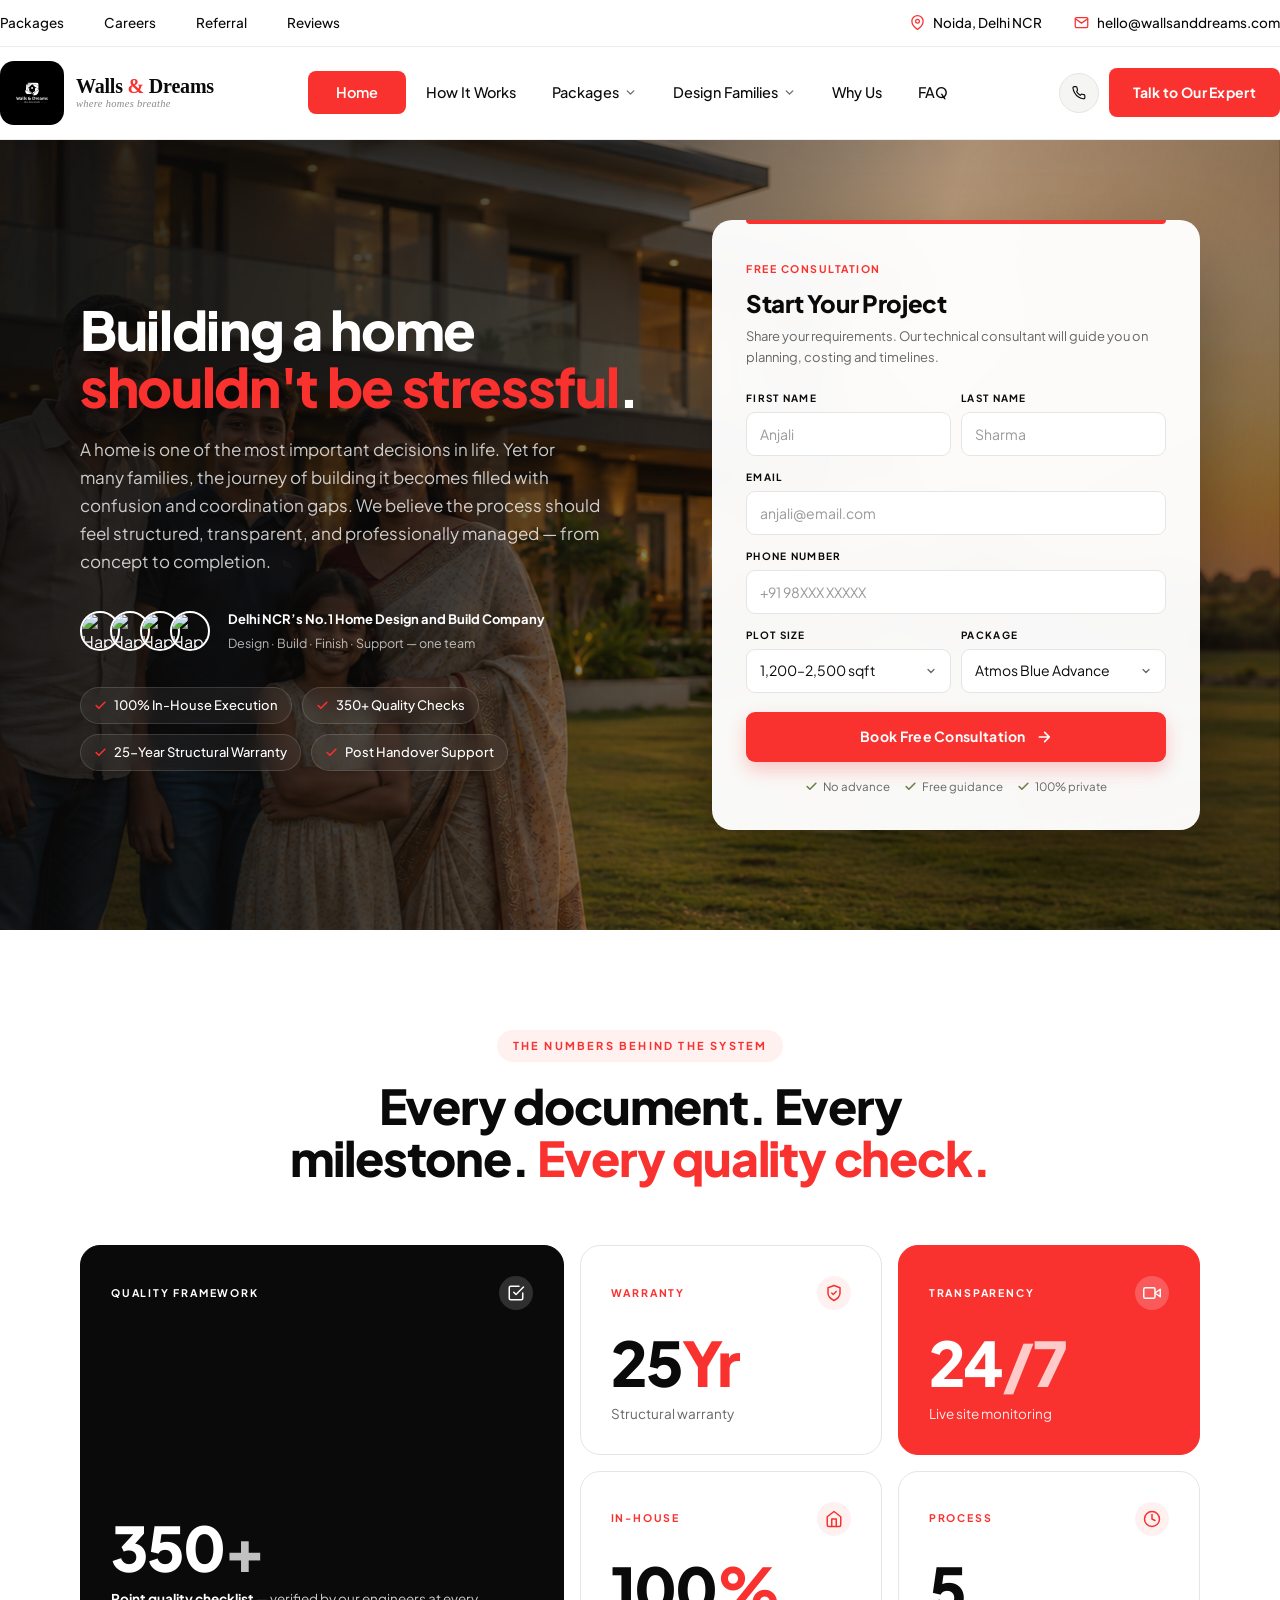
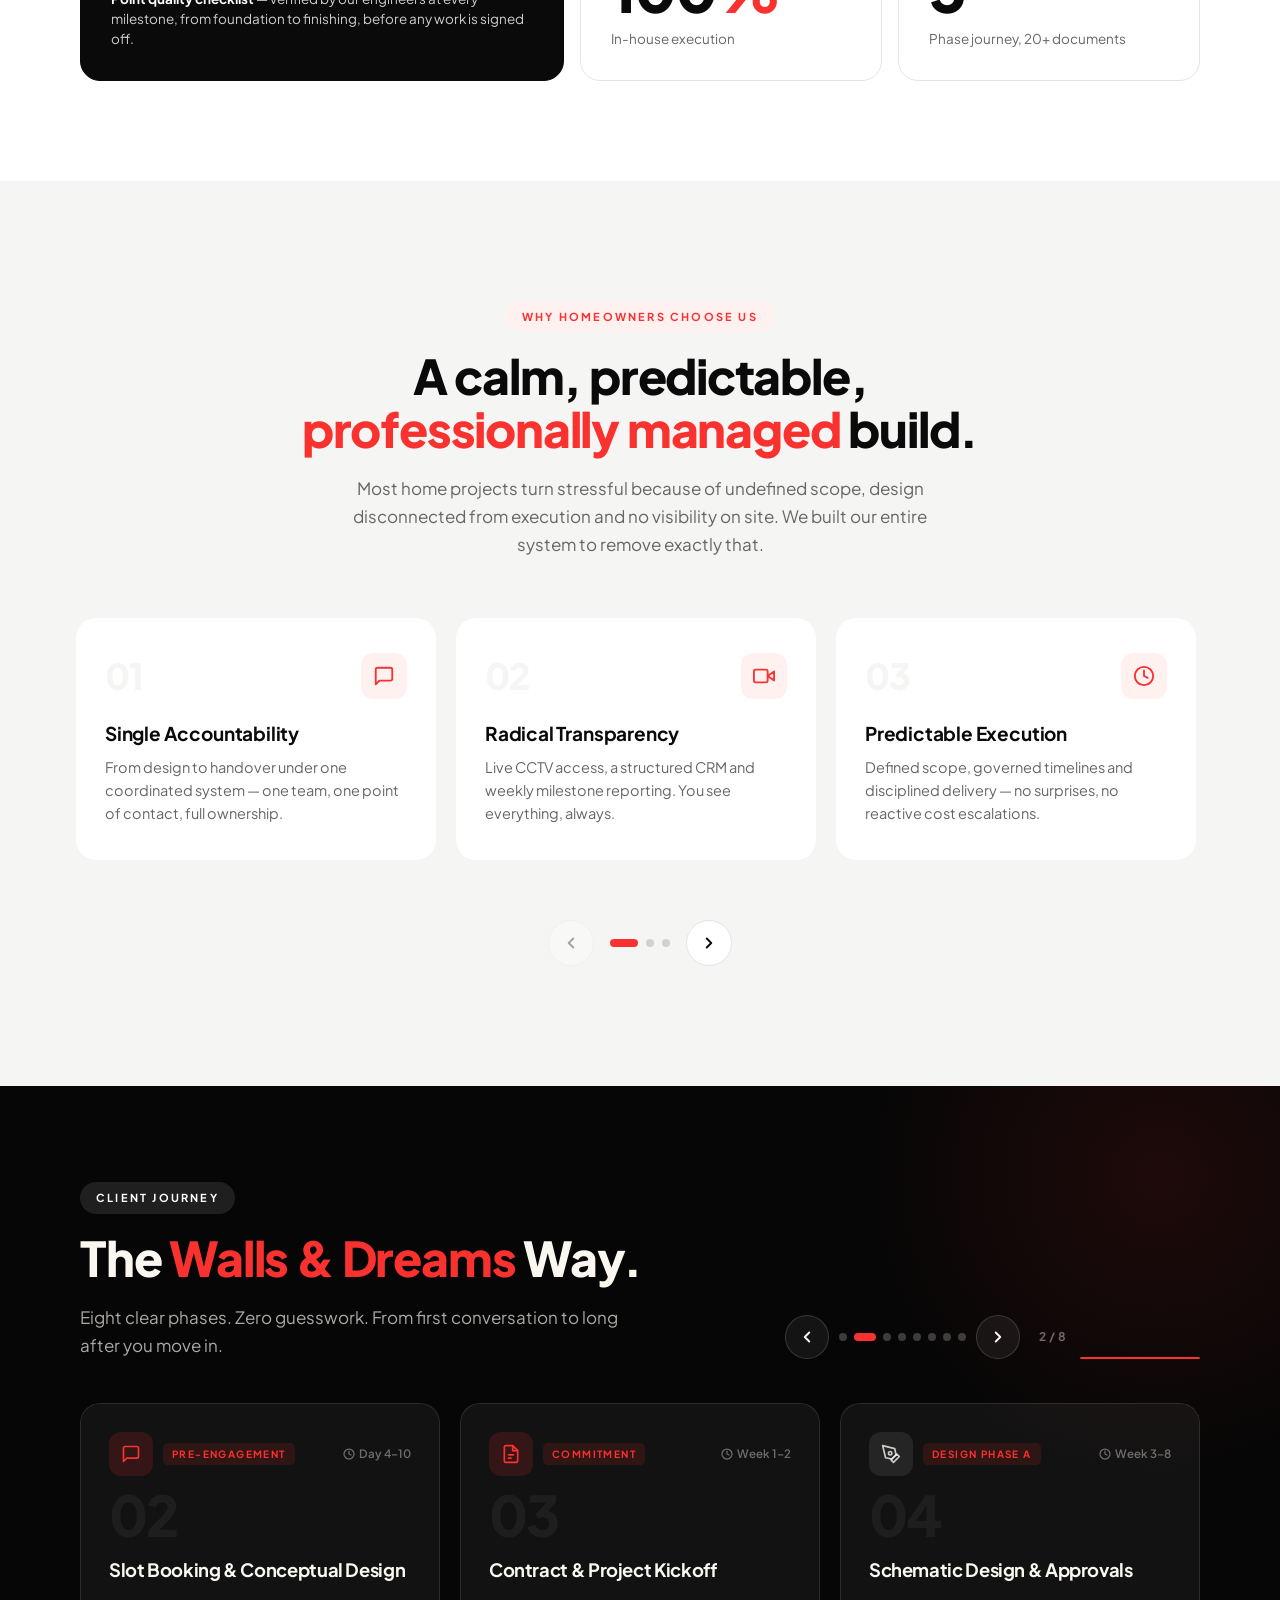
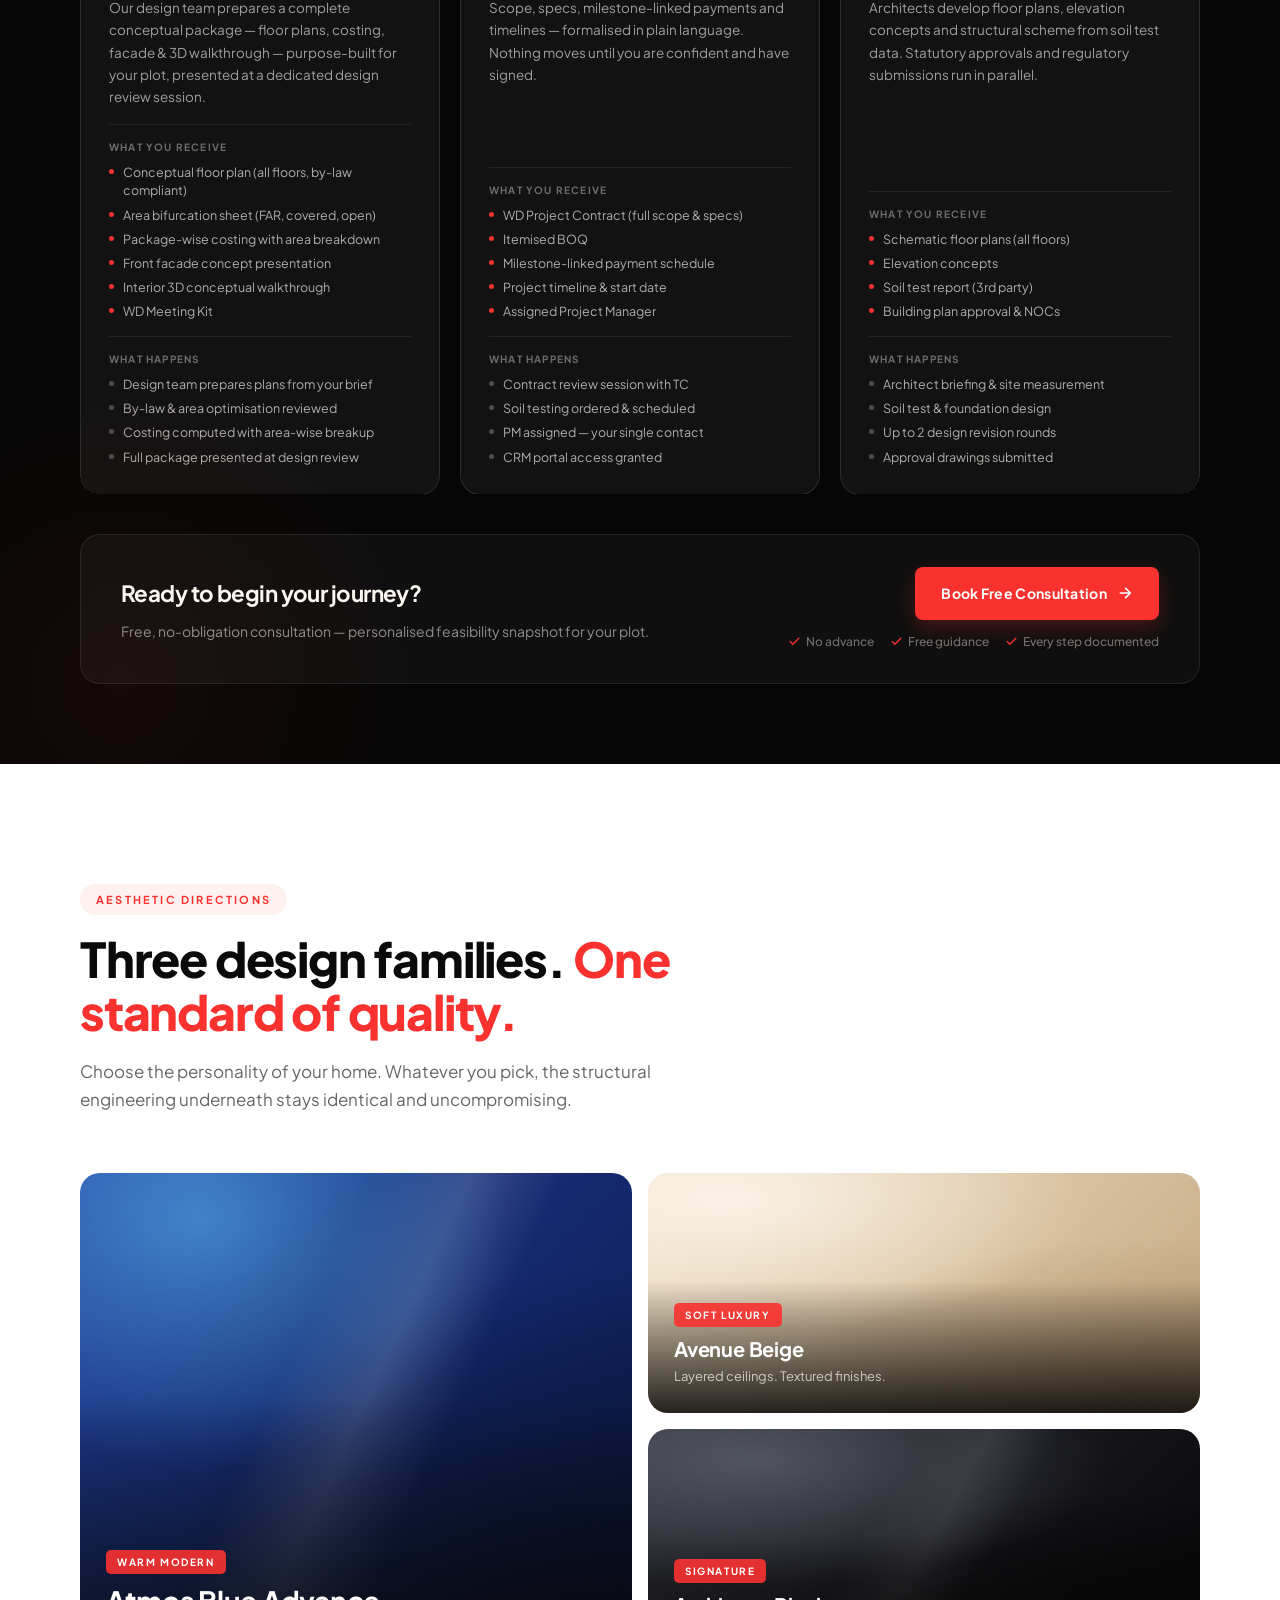
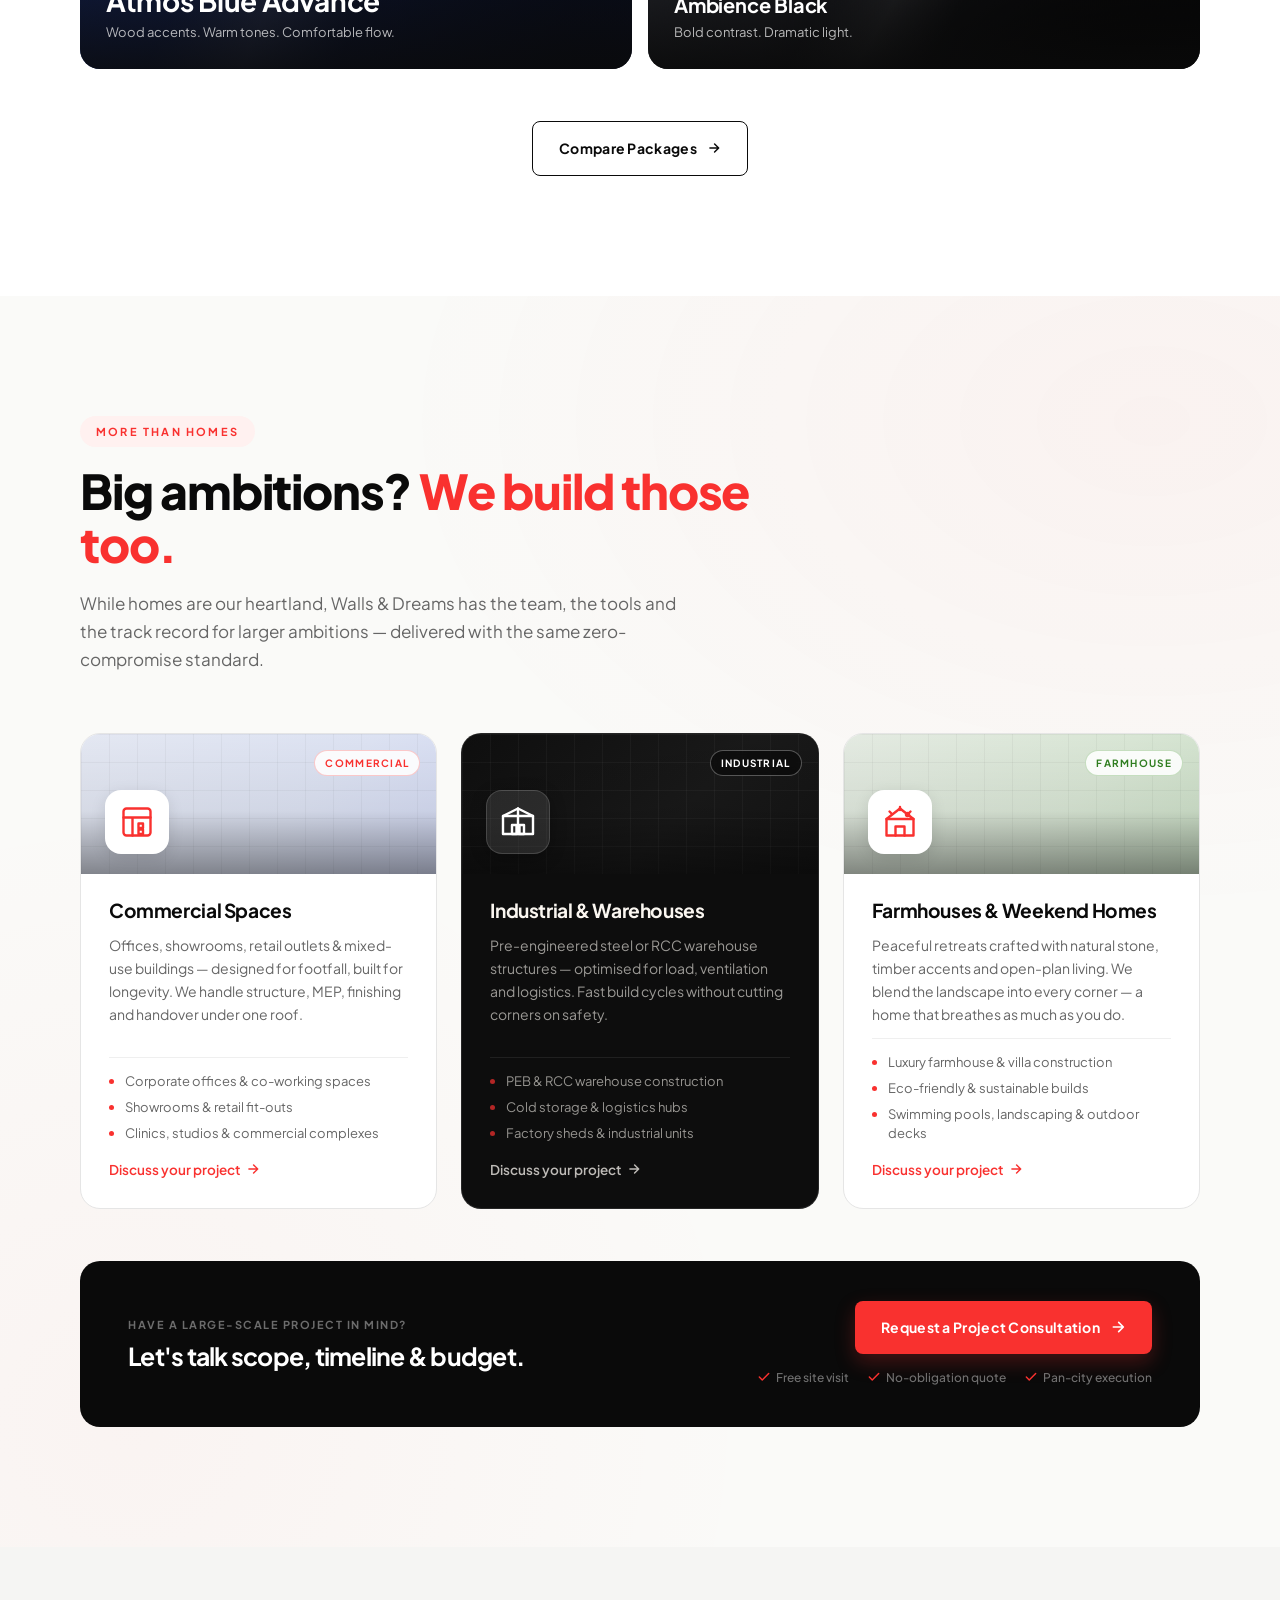
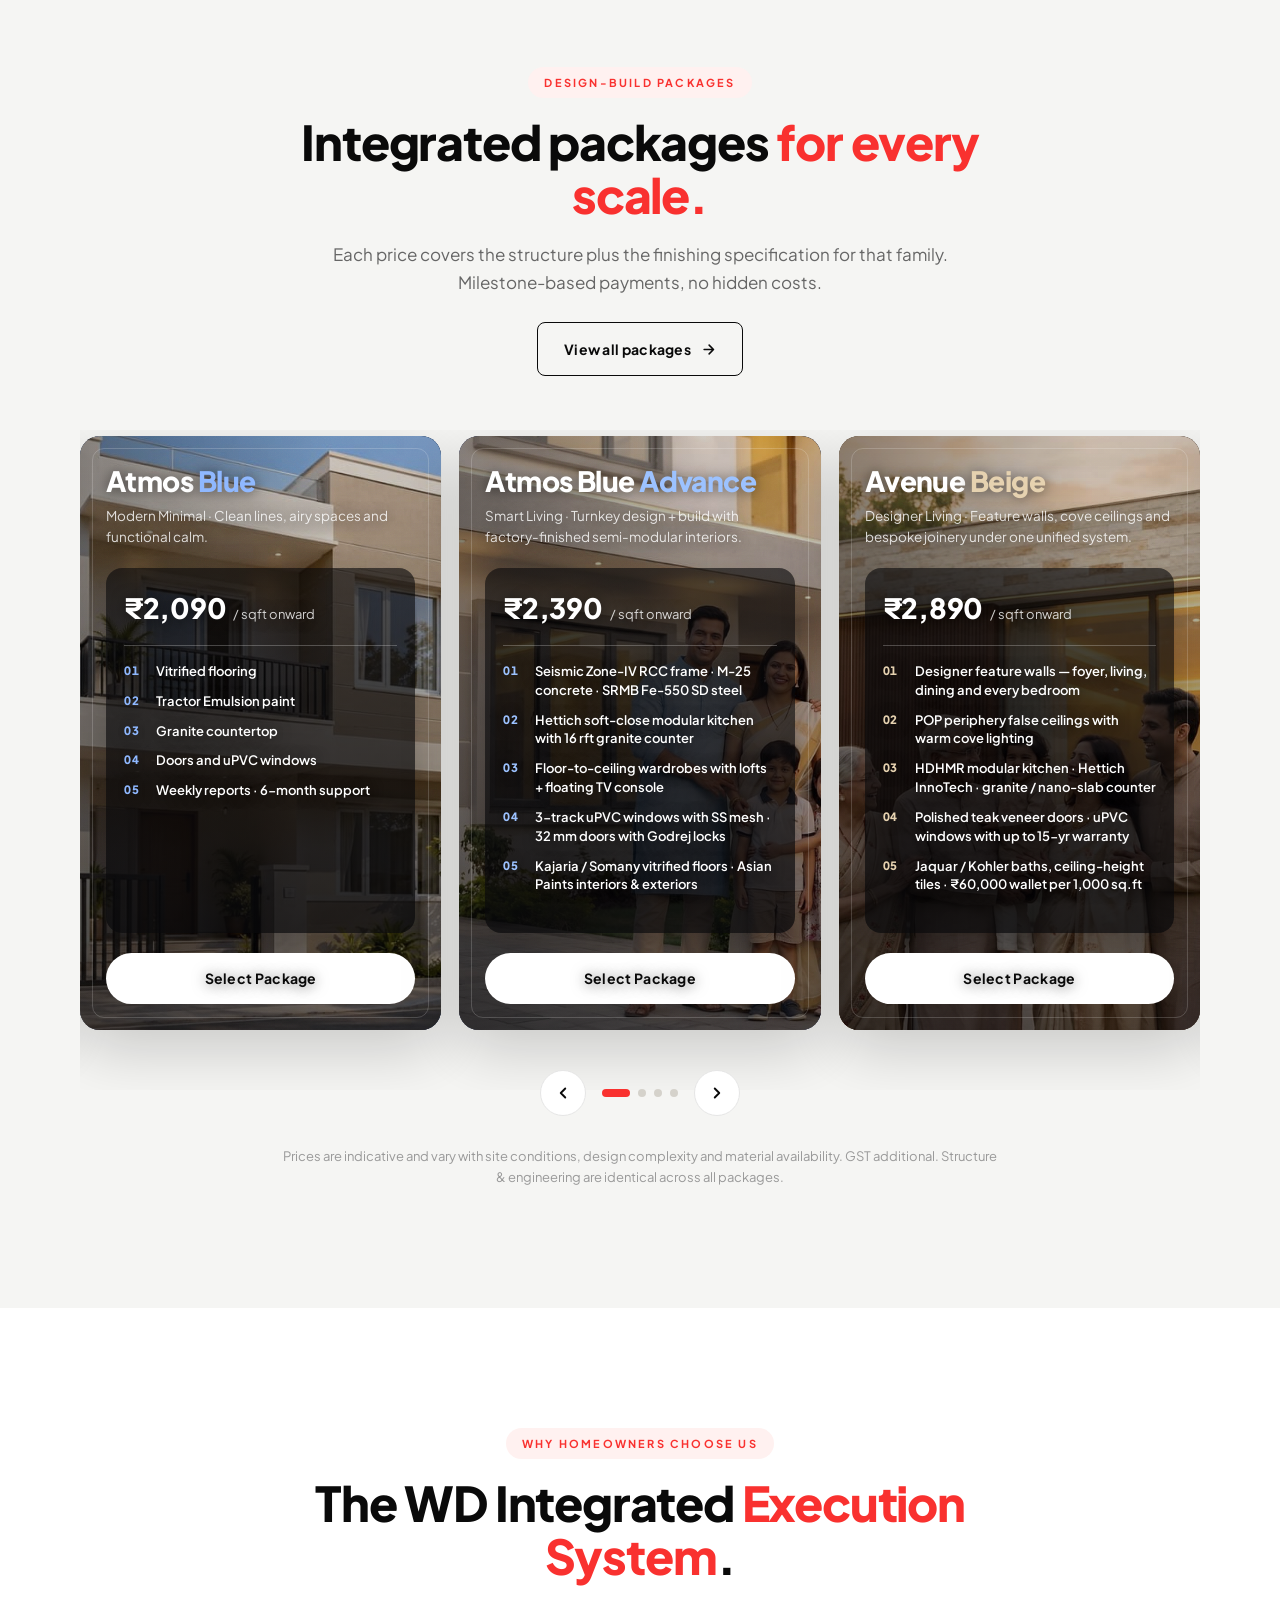
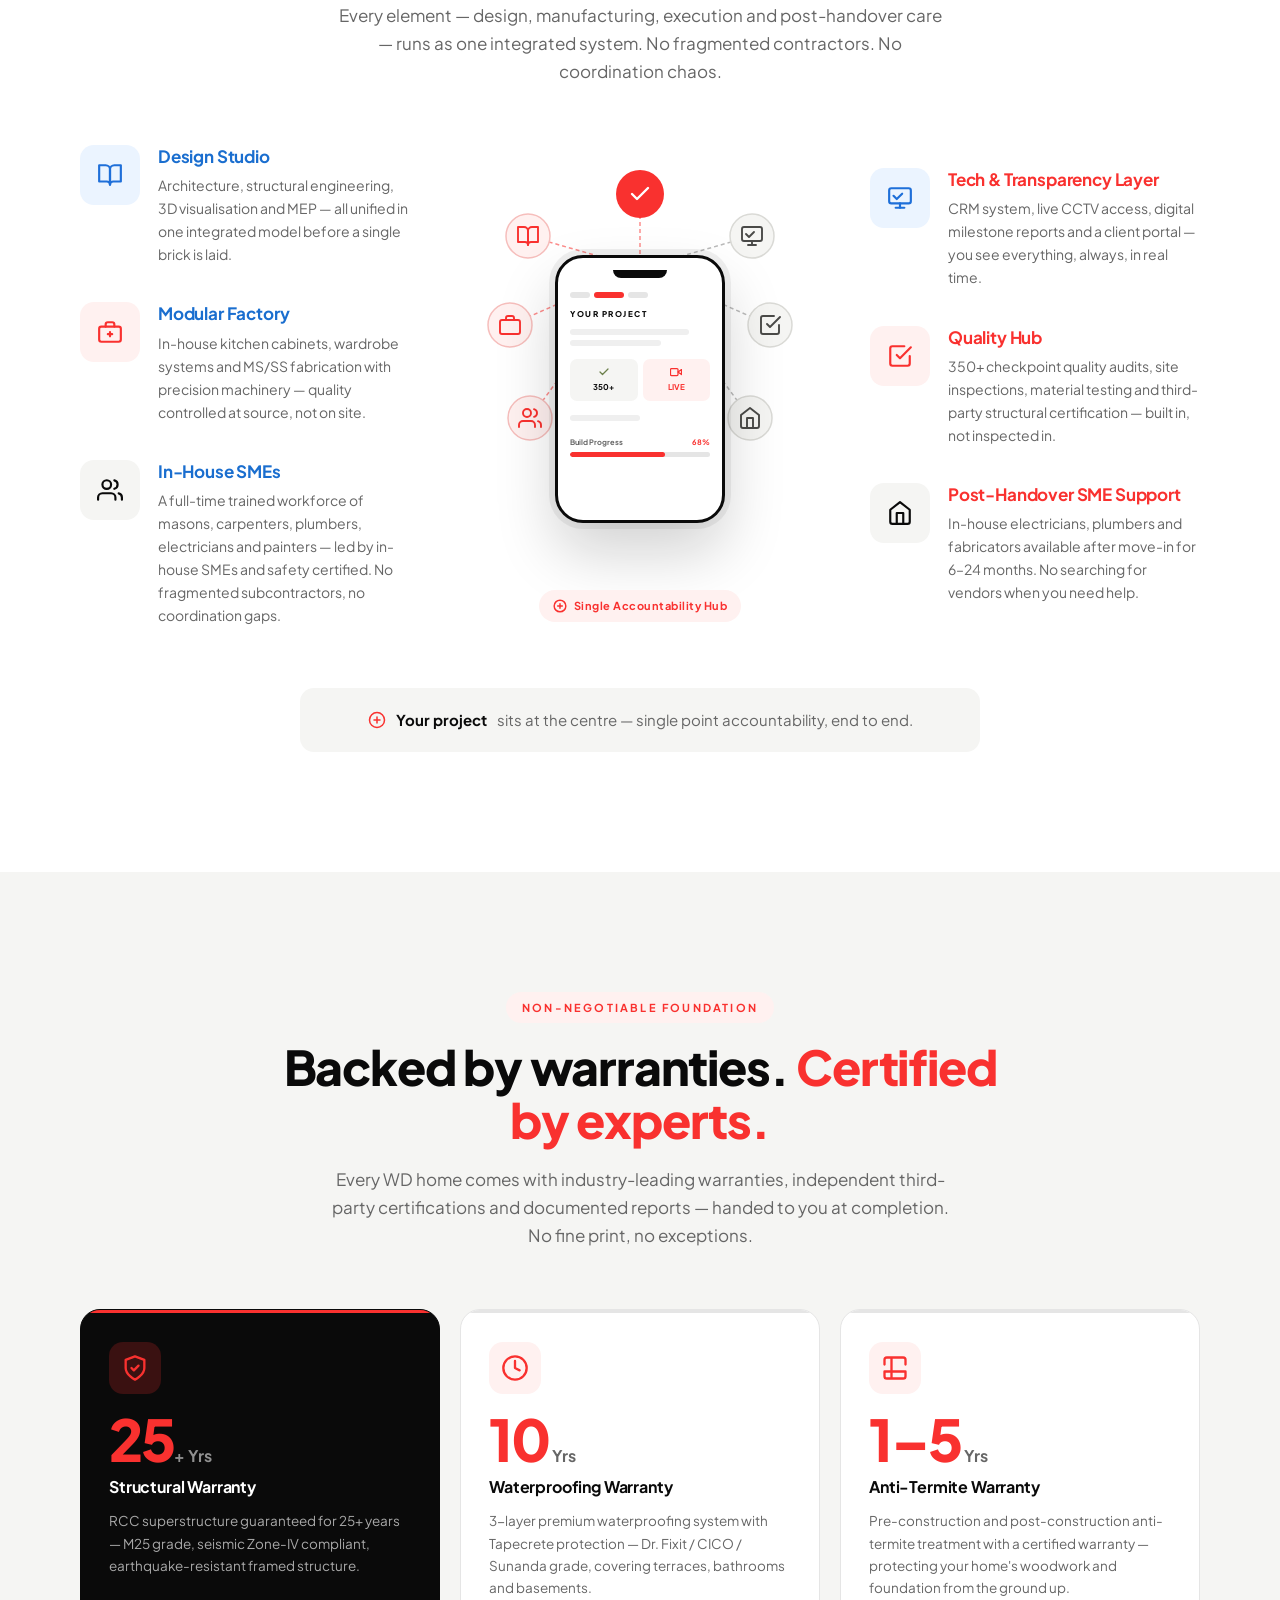
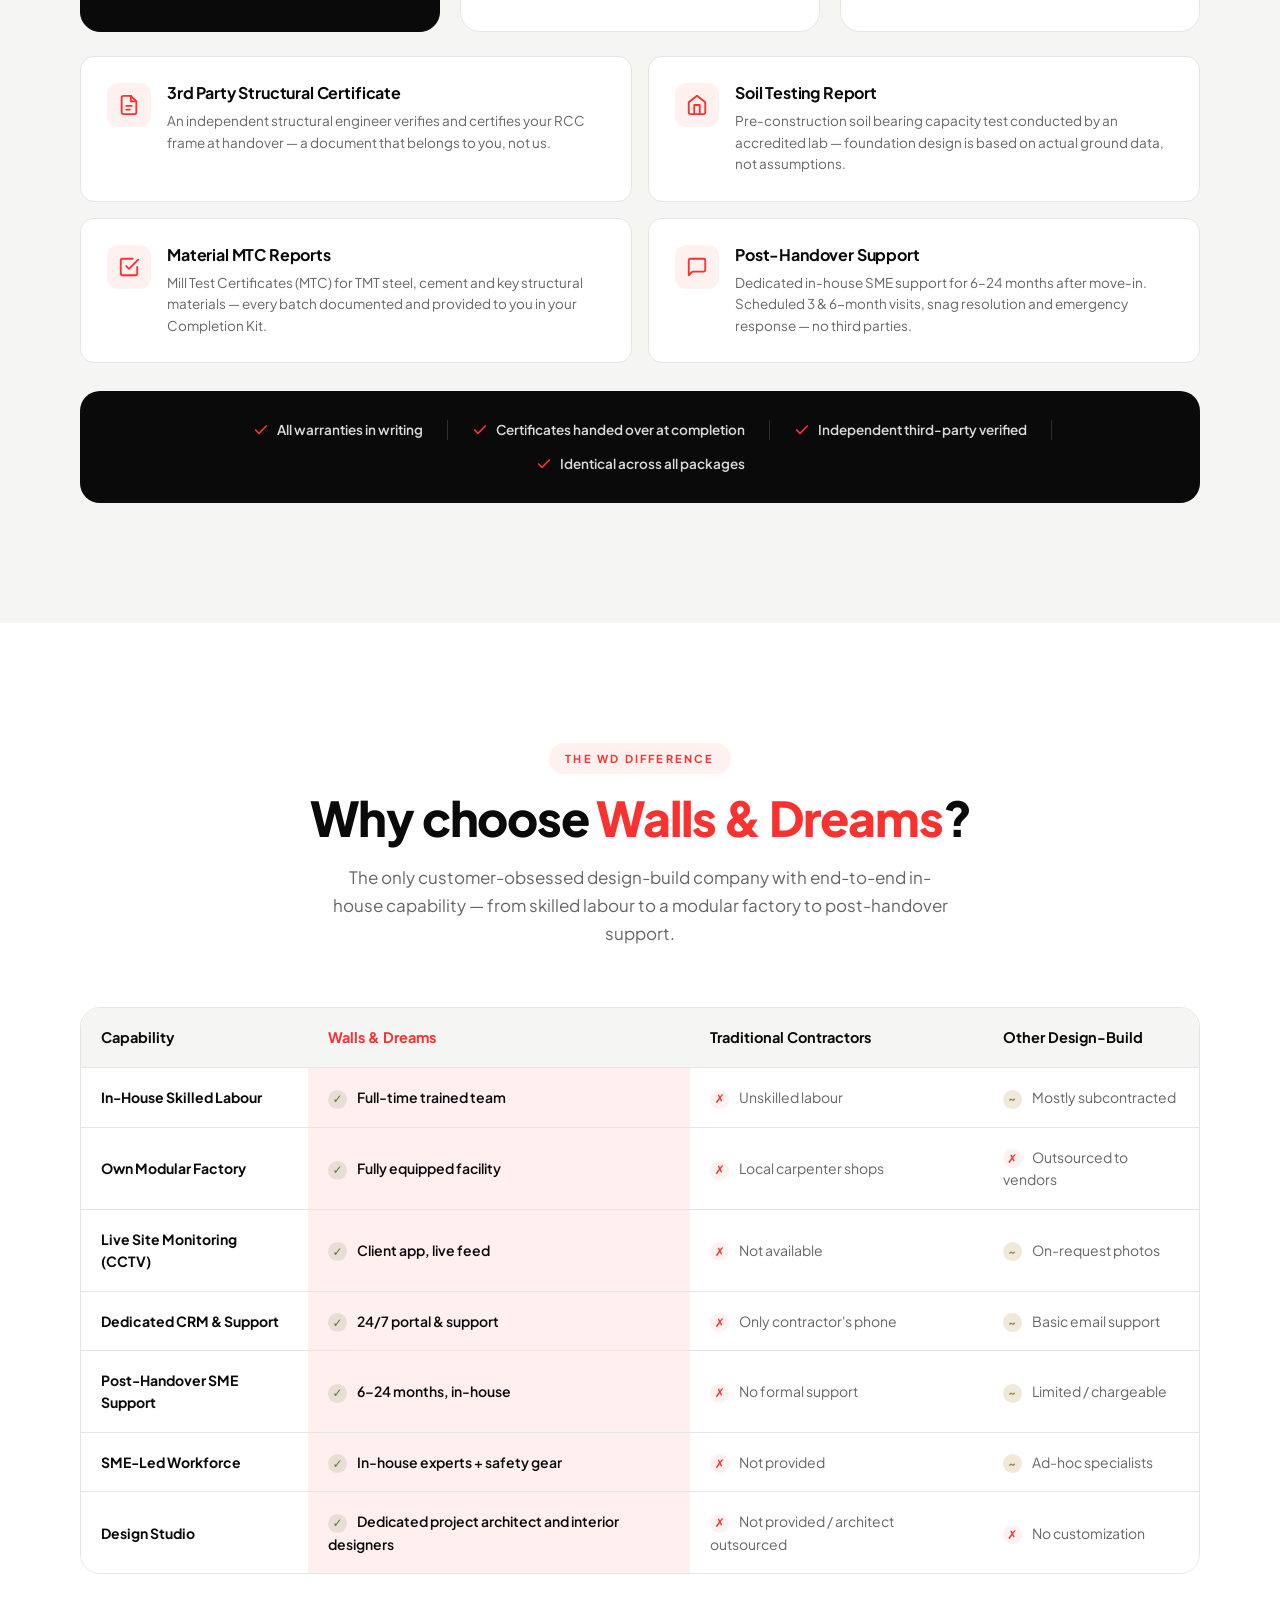
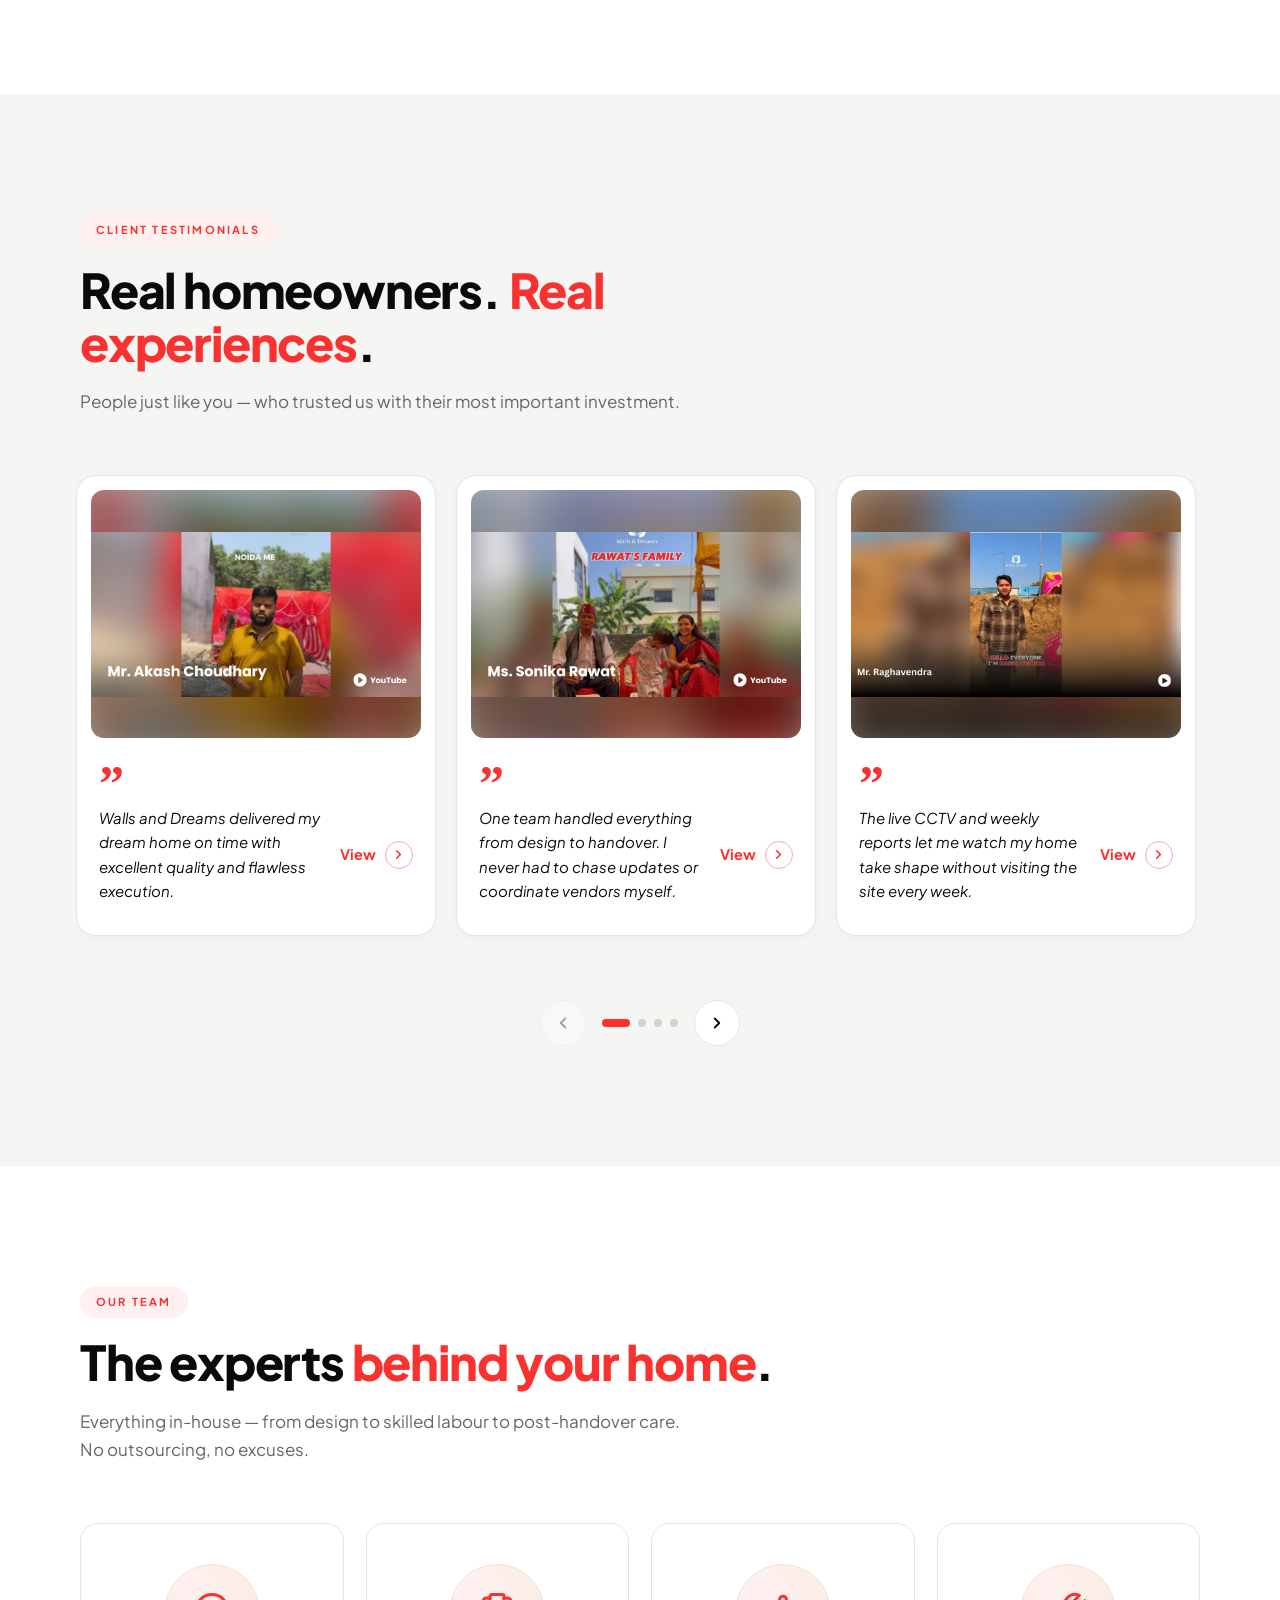
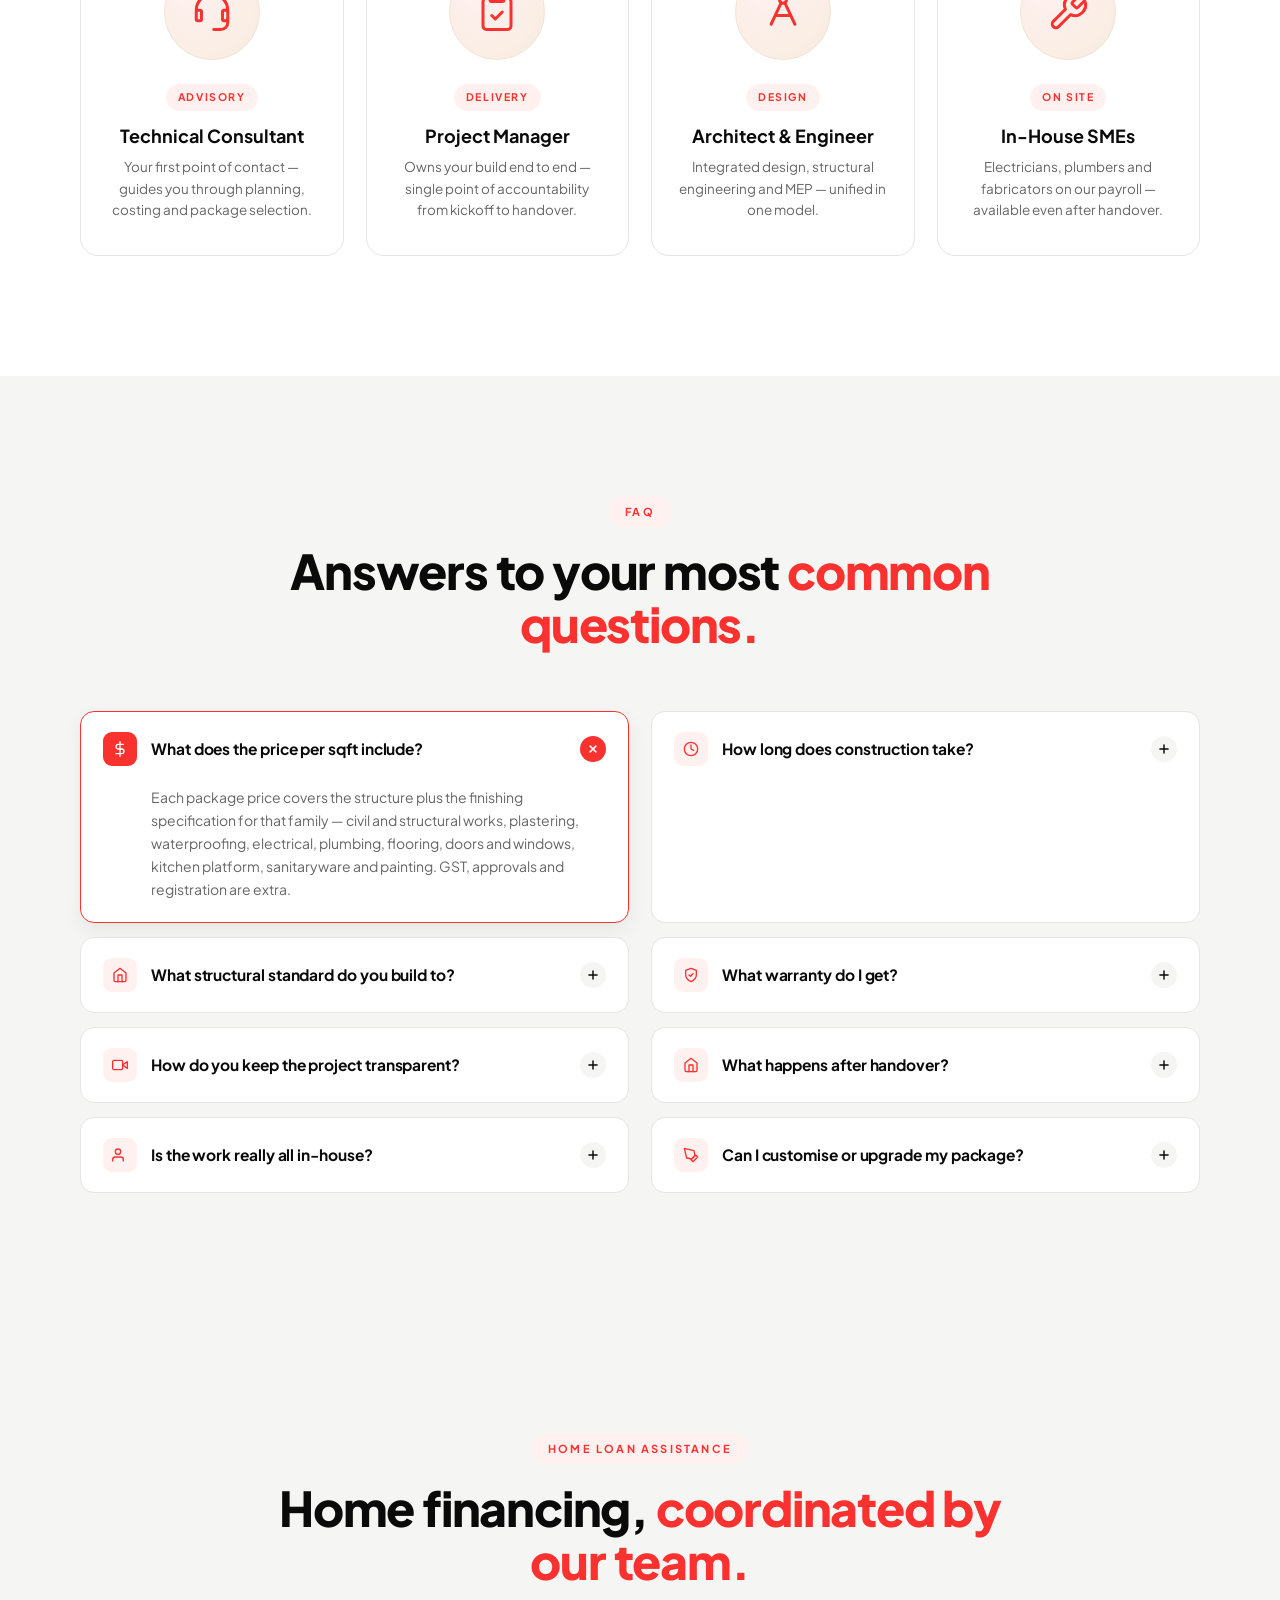
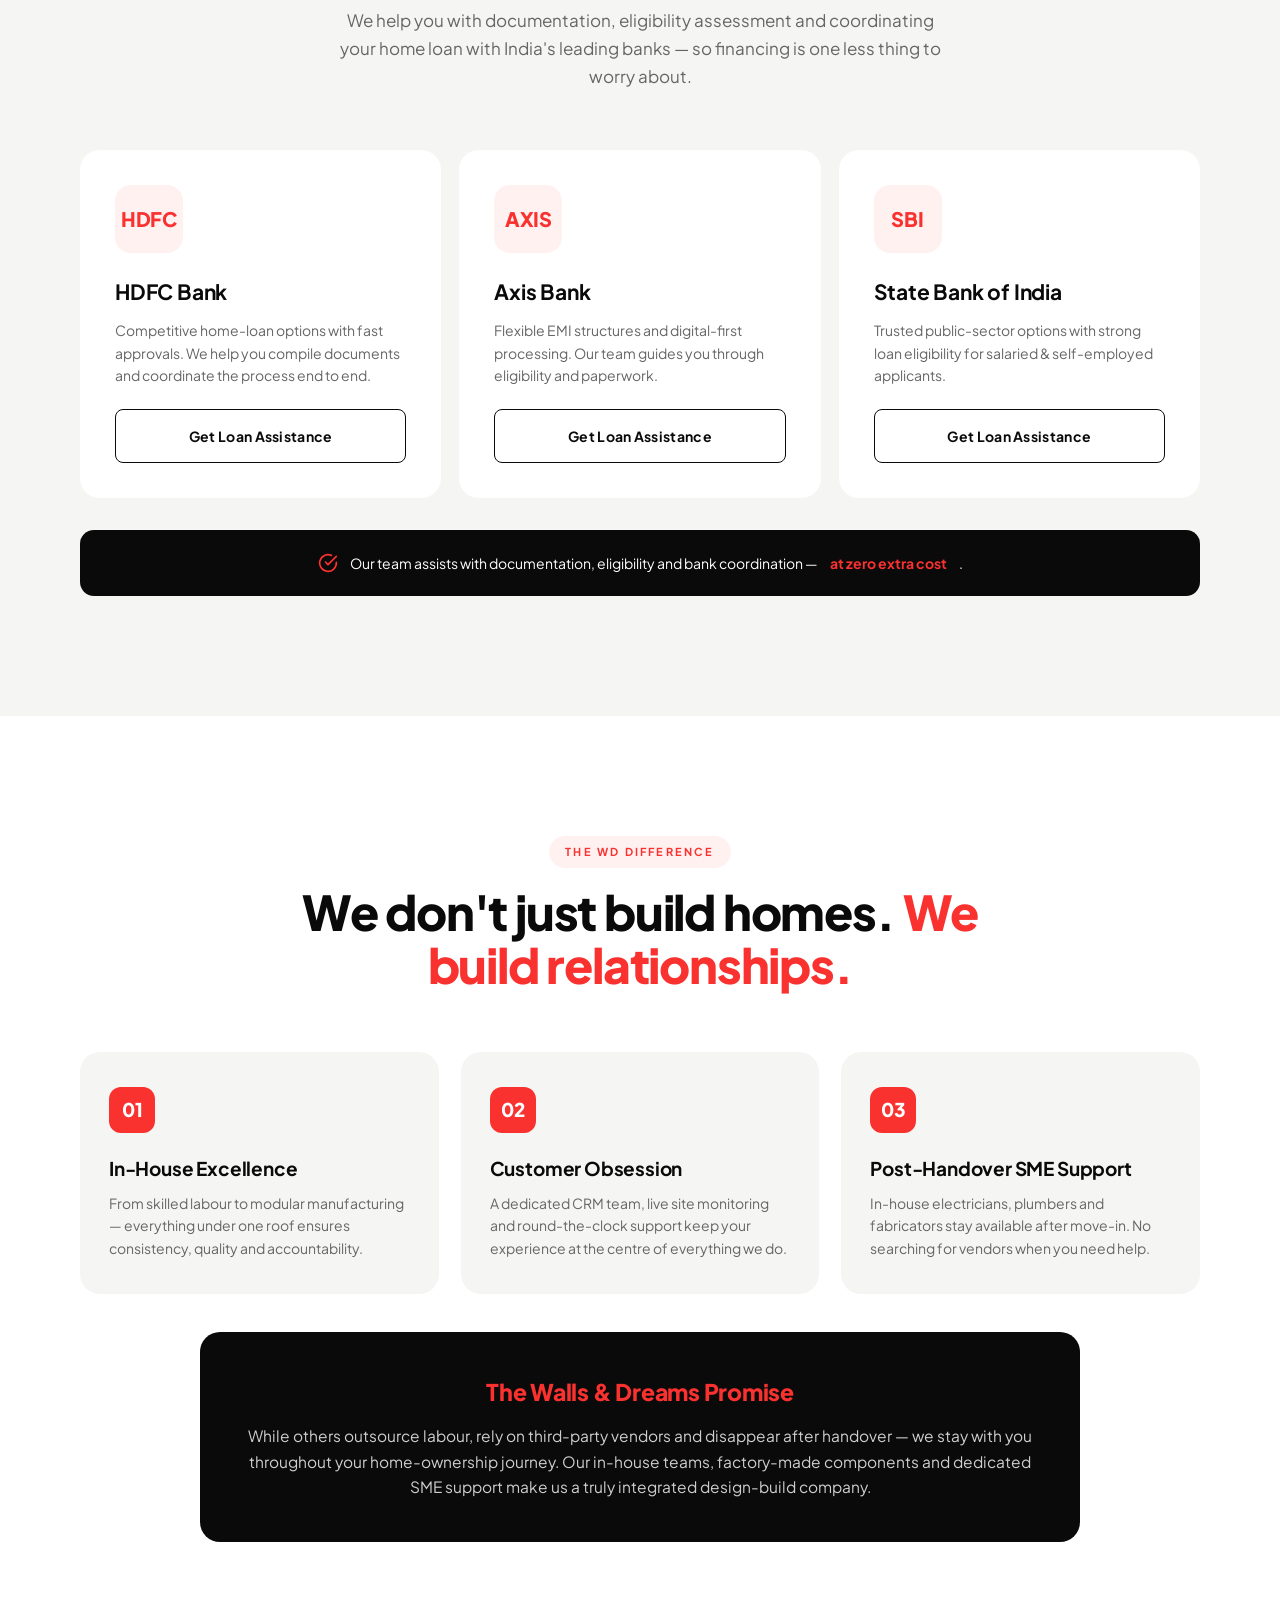
==== commit bacbfda7: "Packages: 'View all packages' button under the section intro -> /all-packages/ Co-Authored-By: Claud" ====
--- a/index.html
+++ b/index.html
@@ -834,6 +834,7 @@
       <span class="eyebrow">Design-build packages</span>
       <h2 class="section-title">Integrated packages <em>for every scale.</em></h2>
       <p class="section-sub">Each price covers the structure plus the finishing specification for that family. Milestone-based payments, no hidden costs.</p>
+      <a href="/all-packages/" class="btn btn-ghost pkg-all-btn">View all packages <svg width="15" height="15" viewBox="0 0 24 24" fill="none" stroke="currentColor" stroke-width="2.5" stroke-linecap="round" stroke-linejoin="round"><path d="M5 12h14M13 5l7 7-7 7"/></svg></a>
     </header>
 
 <div class="pkg-carousel" data-pkg-carousel>
--- a/css/style.css
+++ b/css/style.css
@@ -1728,6 +1728,10 @@
 .btn-light { background: #fff; color: var(--ink); }
 .btn-light:hover { background: rgba(255, 255, 255, .88); transform: translateY(-2px); }
 .pkg-card .btn { width: 100%; justify-content: center; margin-top: 20px; border-radius: 999px; padding: 14px 24px; }
+/* 2026-10-13: "View all packages" button under the section intro -> /all-packages/ (the
+   catalogue landing page). Inline-flex, so .section-head.center centres it. */
+.pkg-all-btn { margin-top: 26px; }
+
 .pkg-foot {
   margin-top: 30px;
   text-align: center;
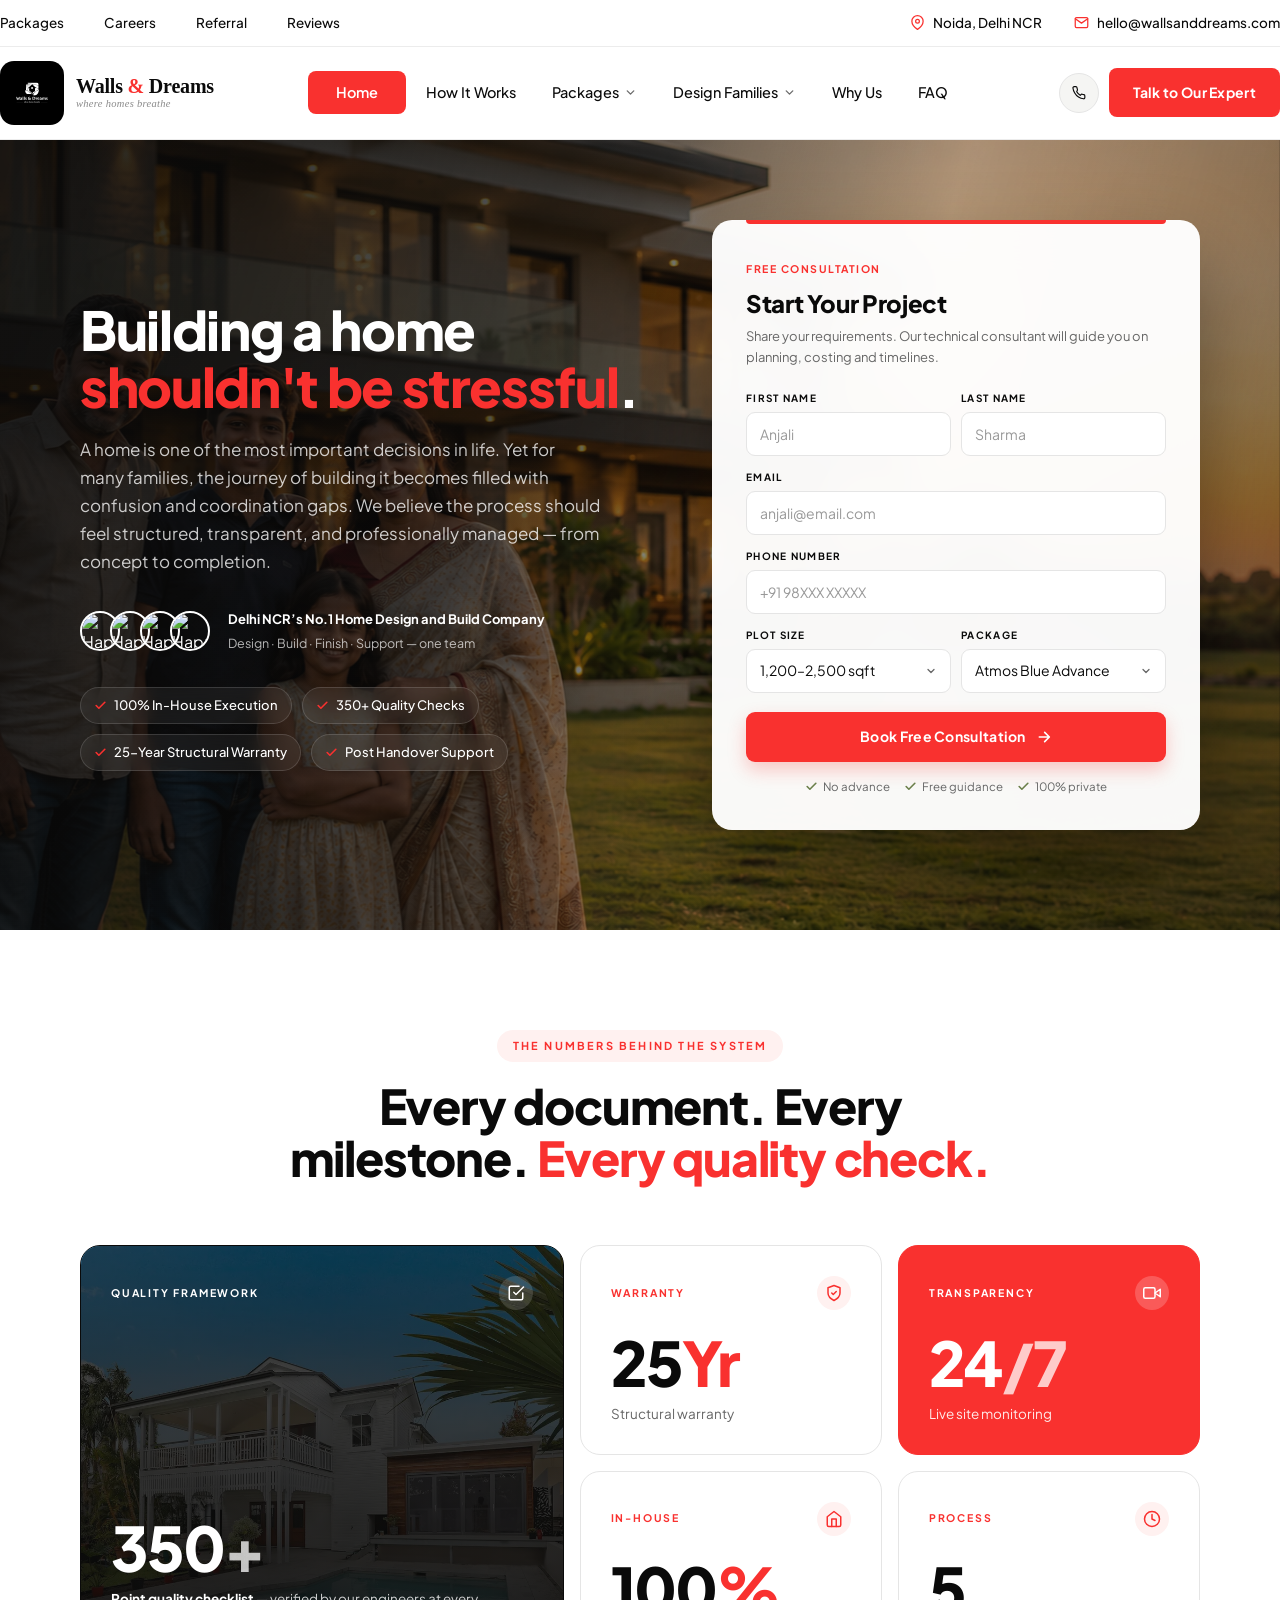
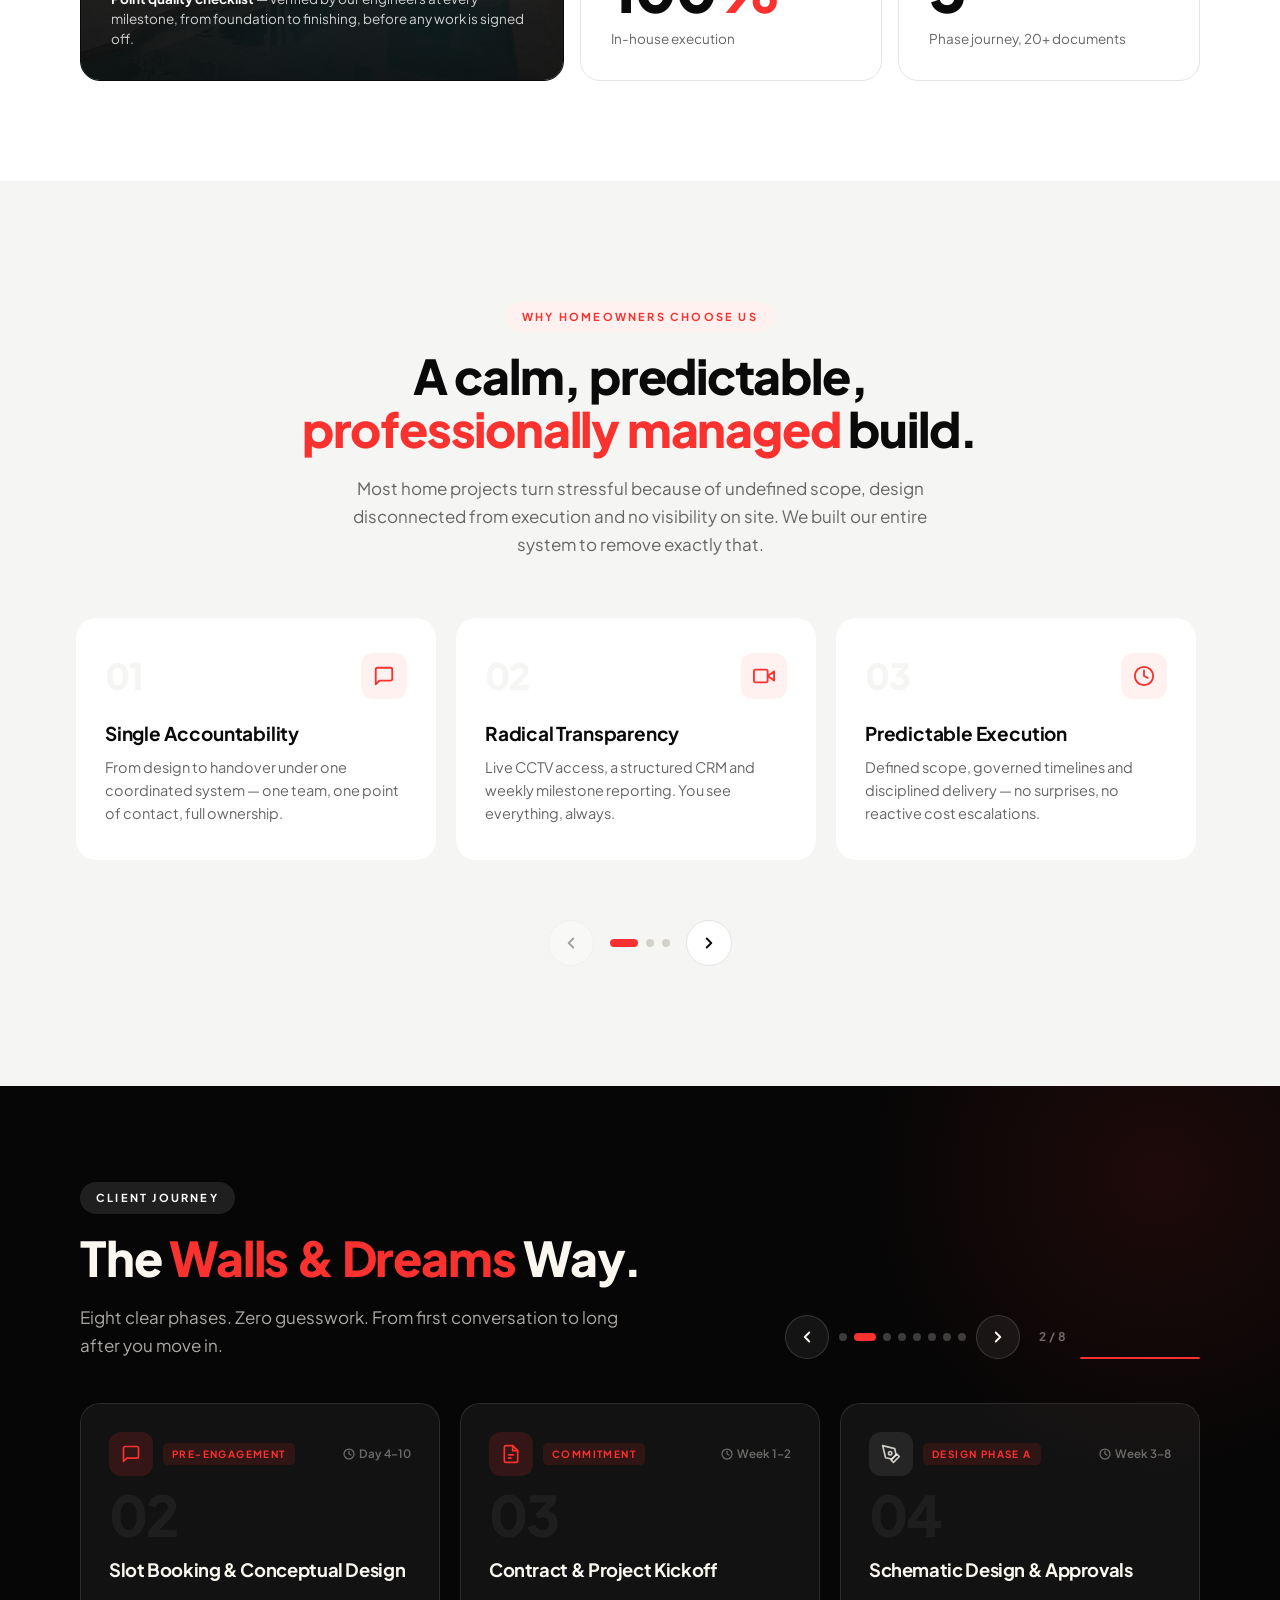
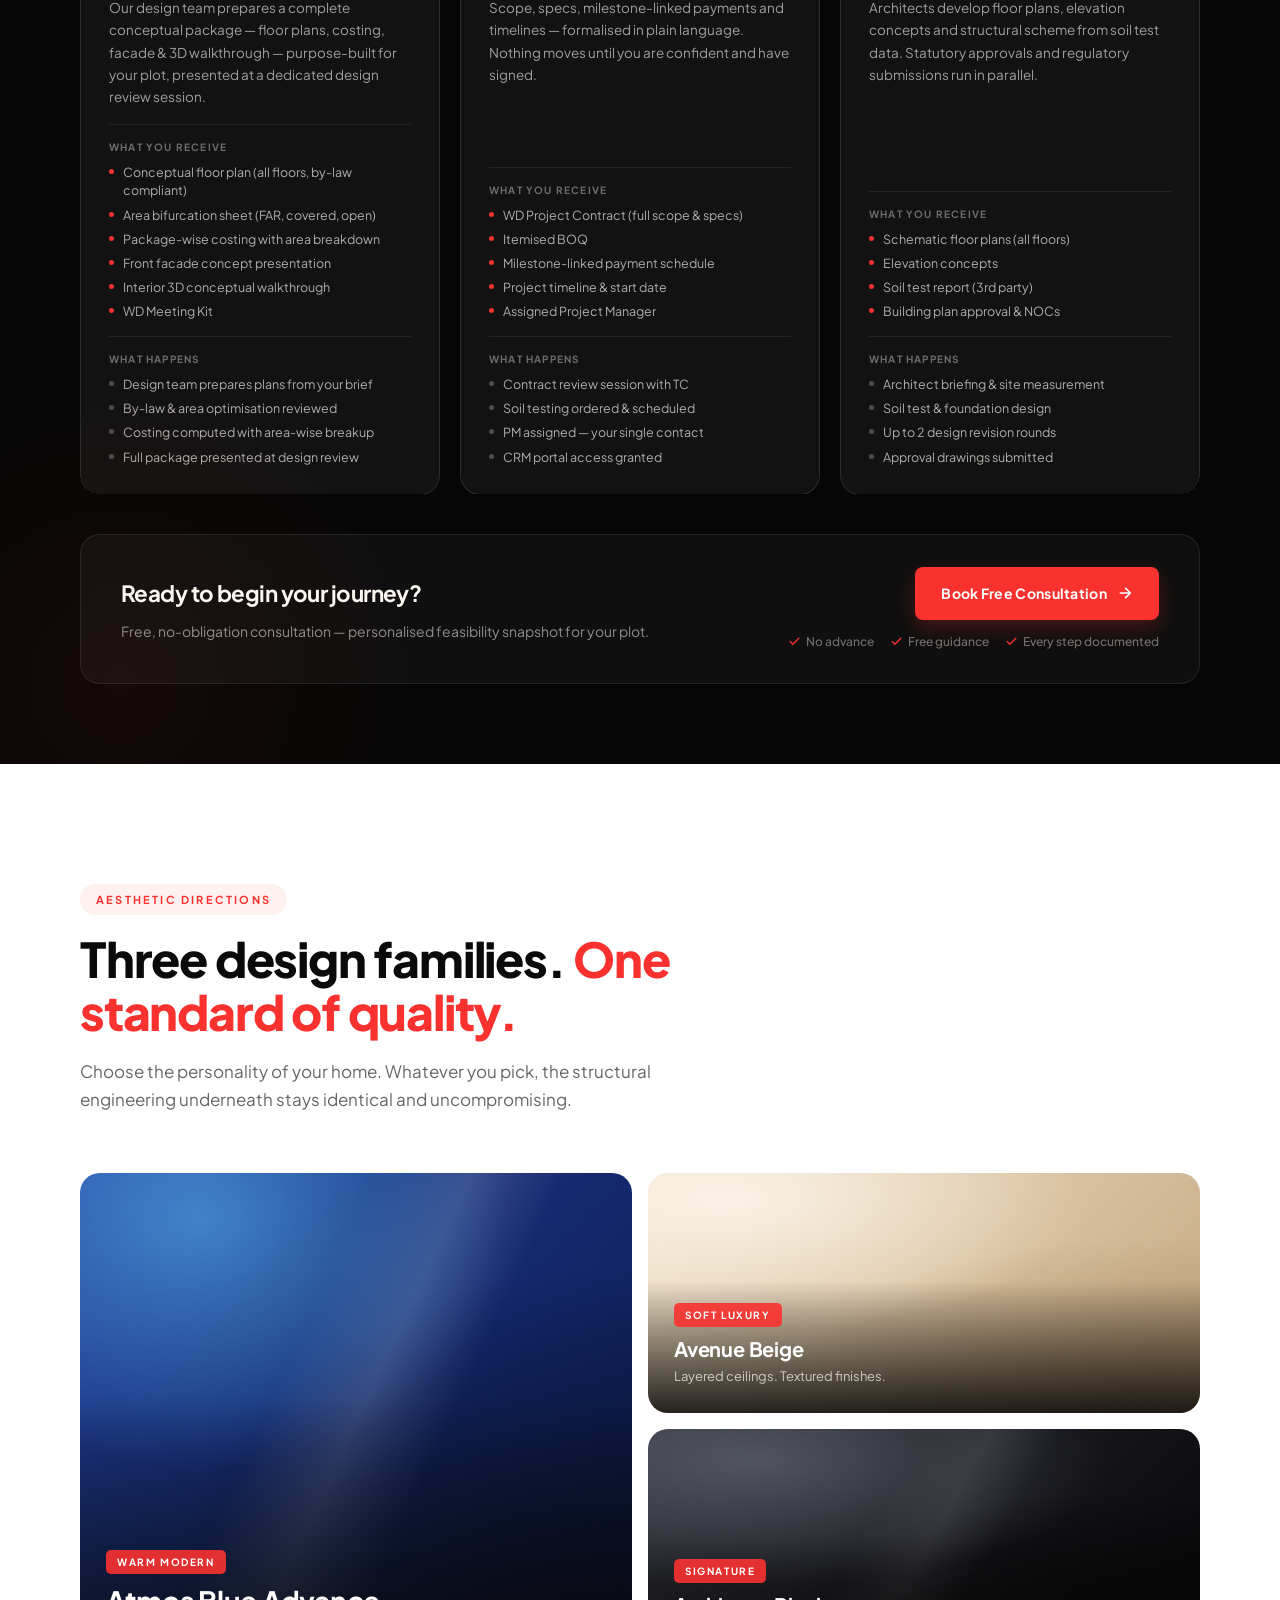
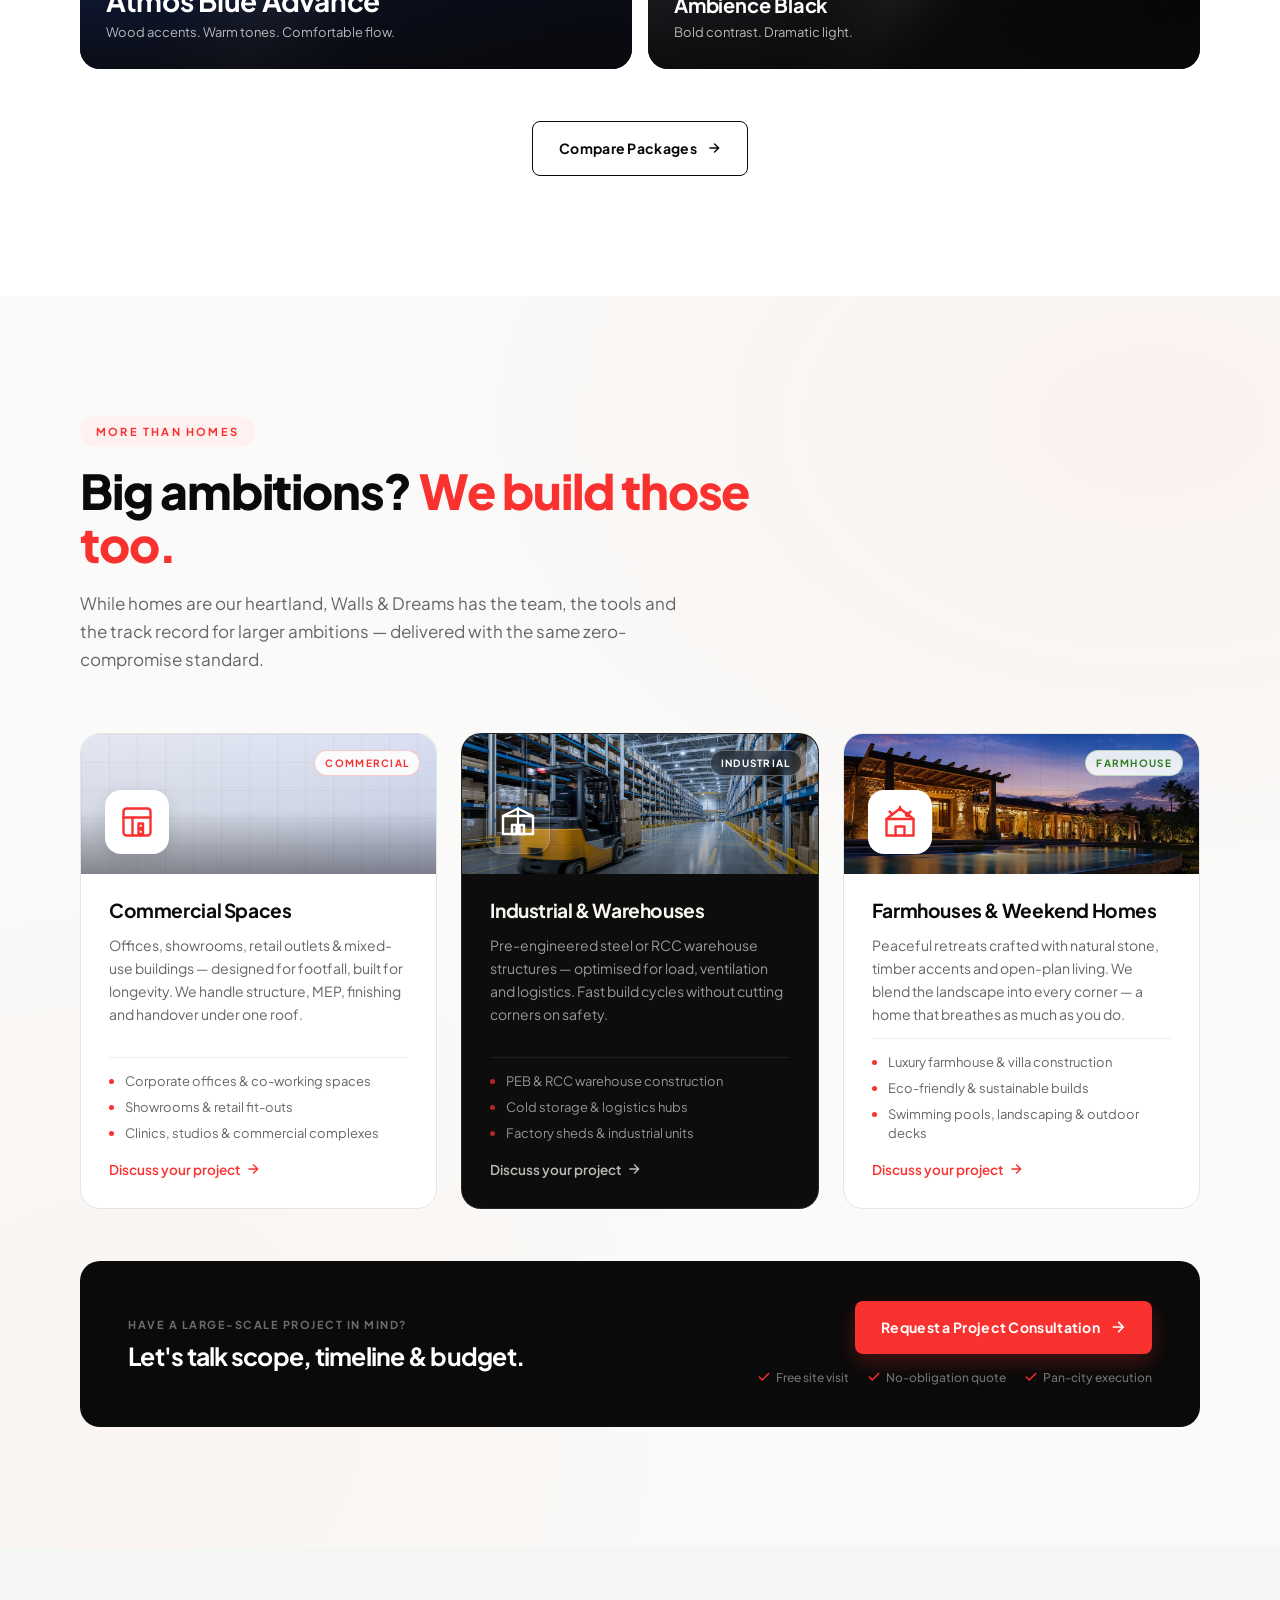
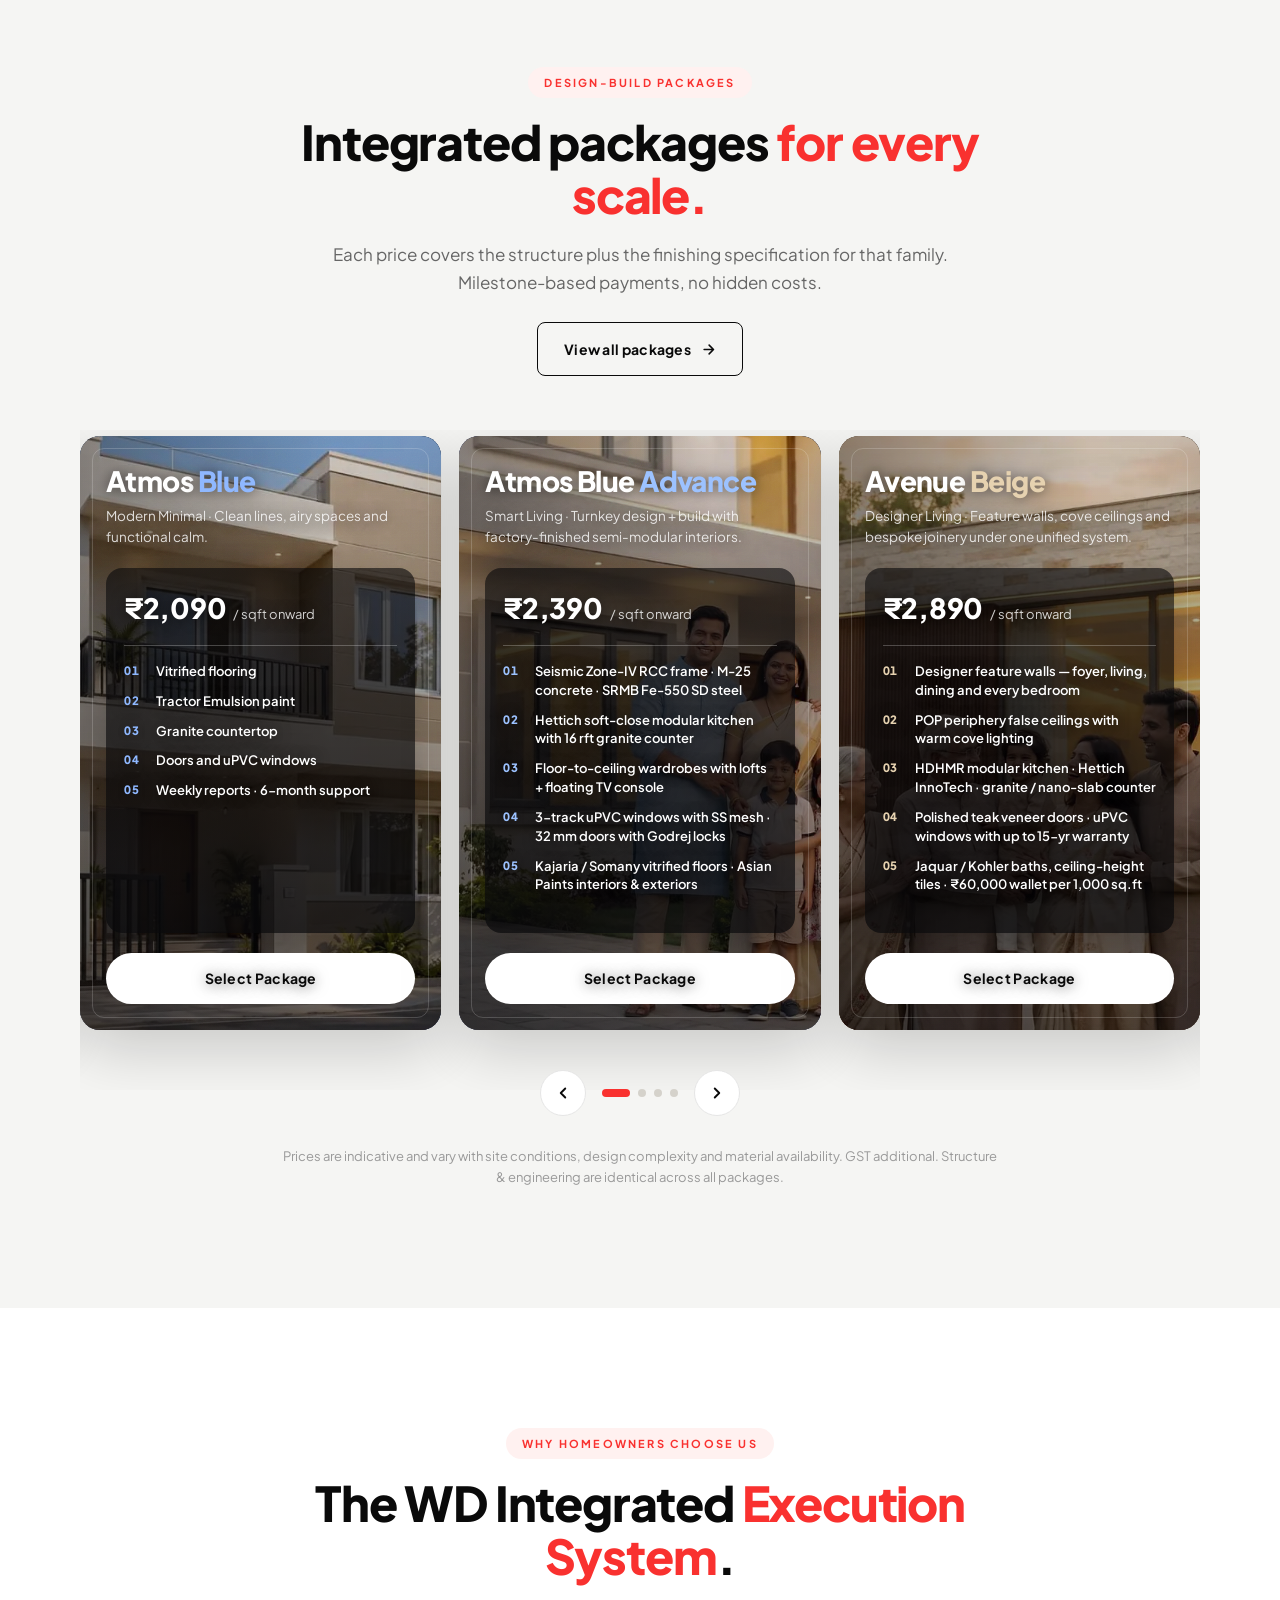
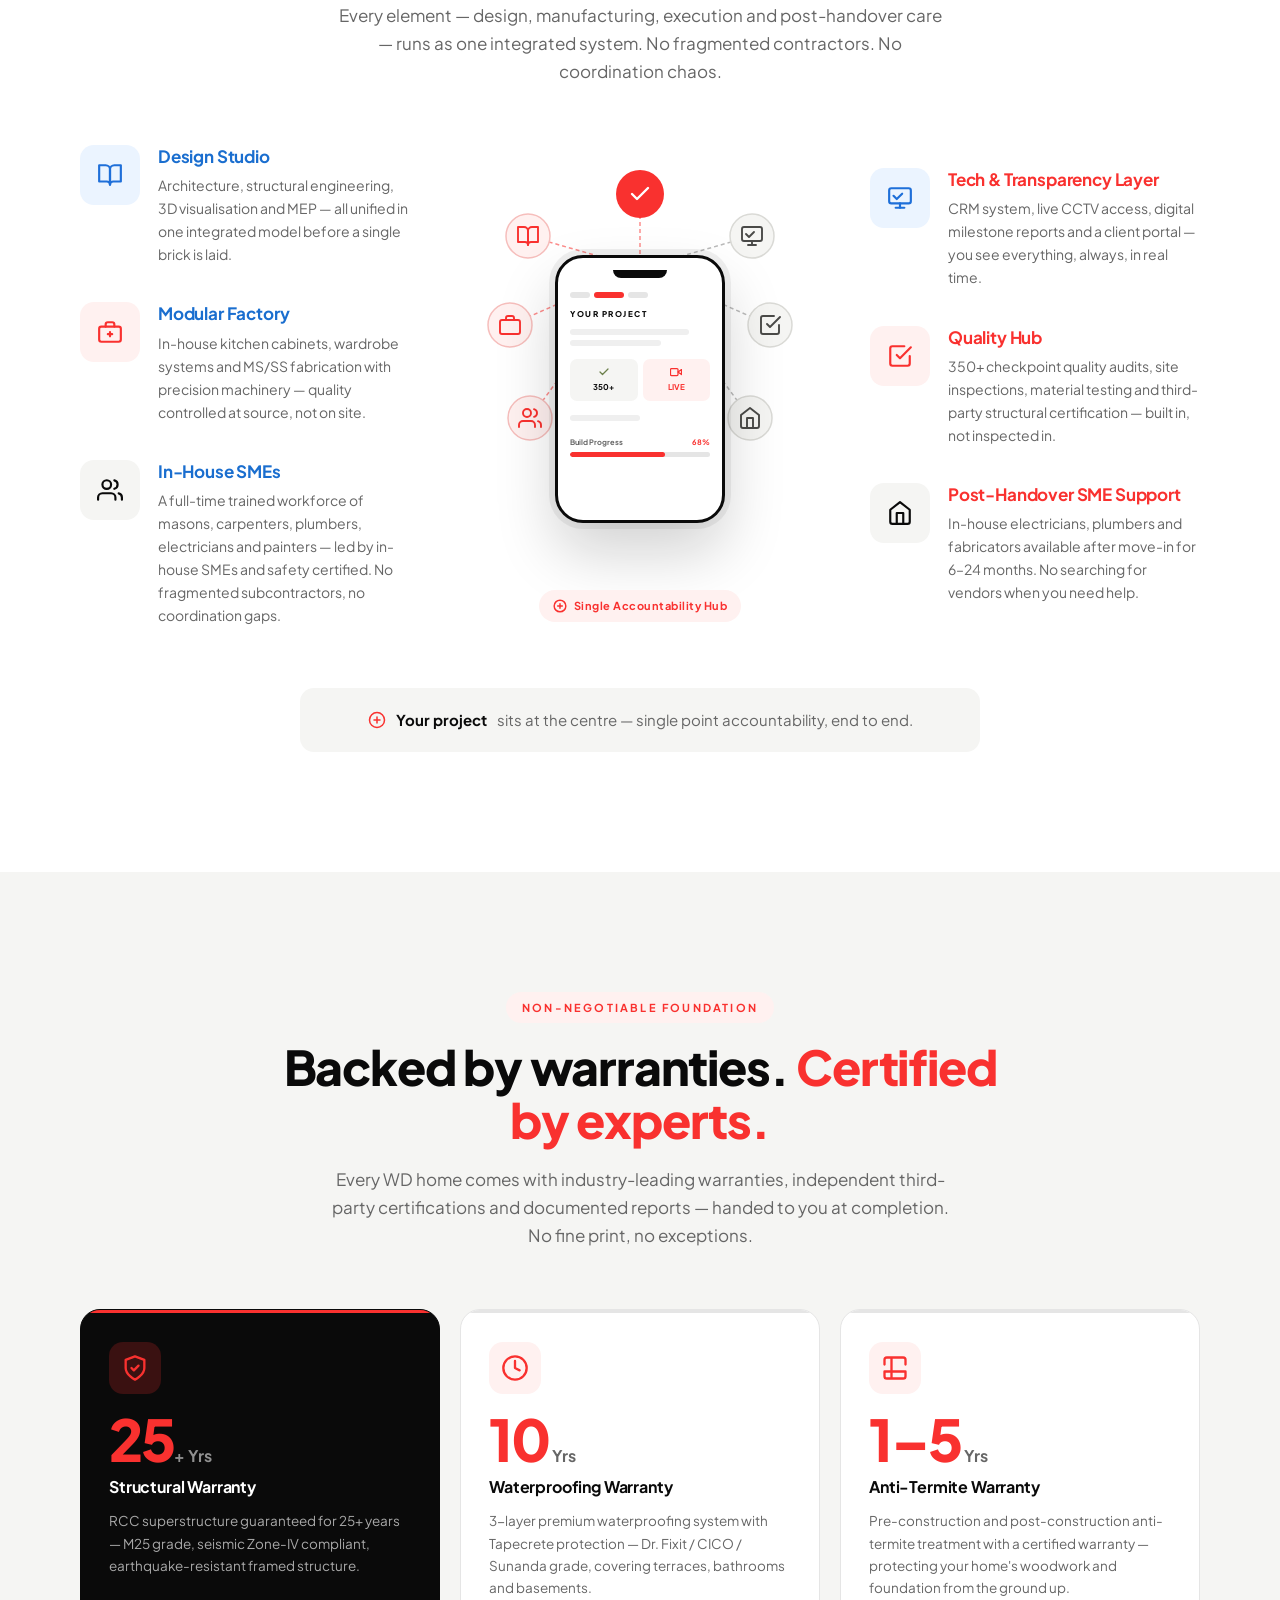
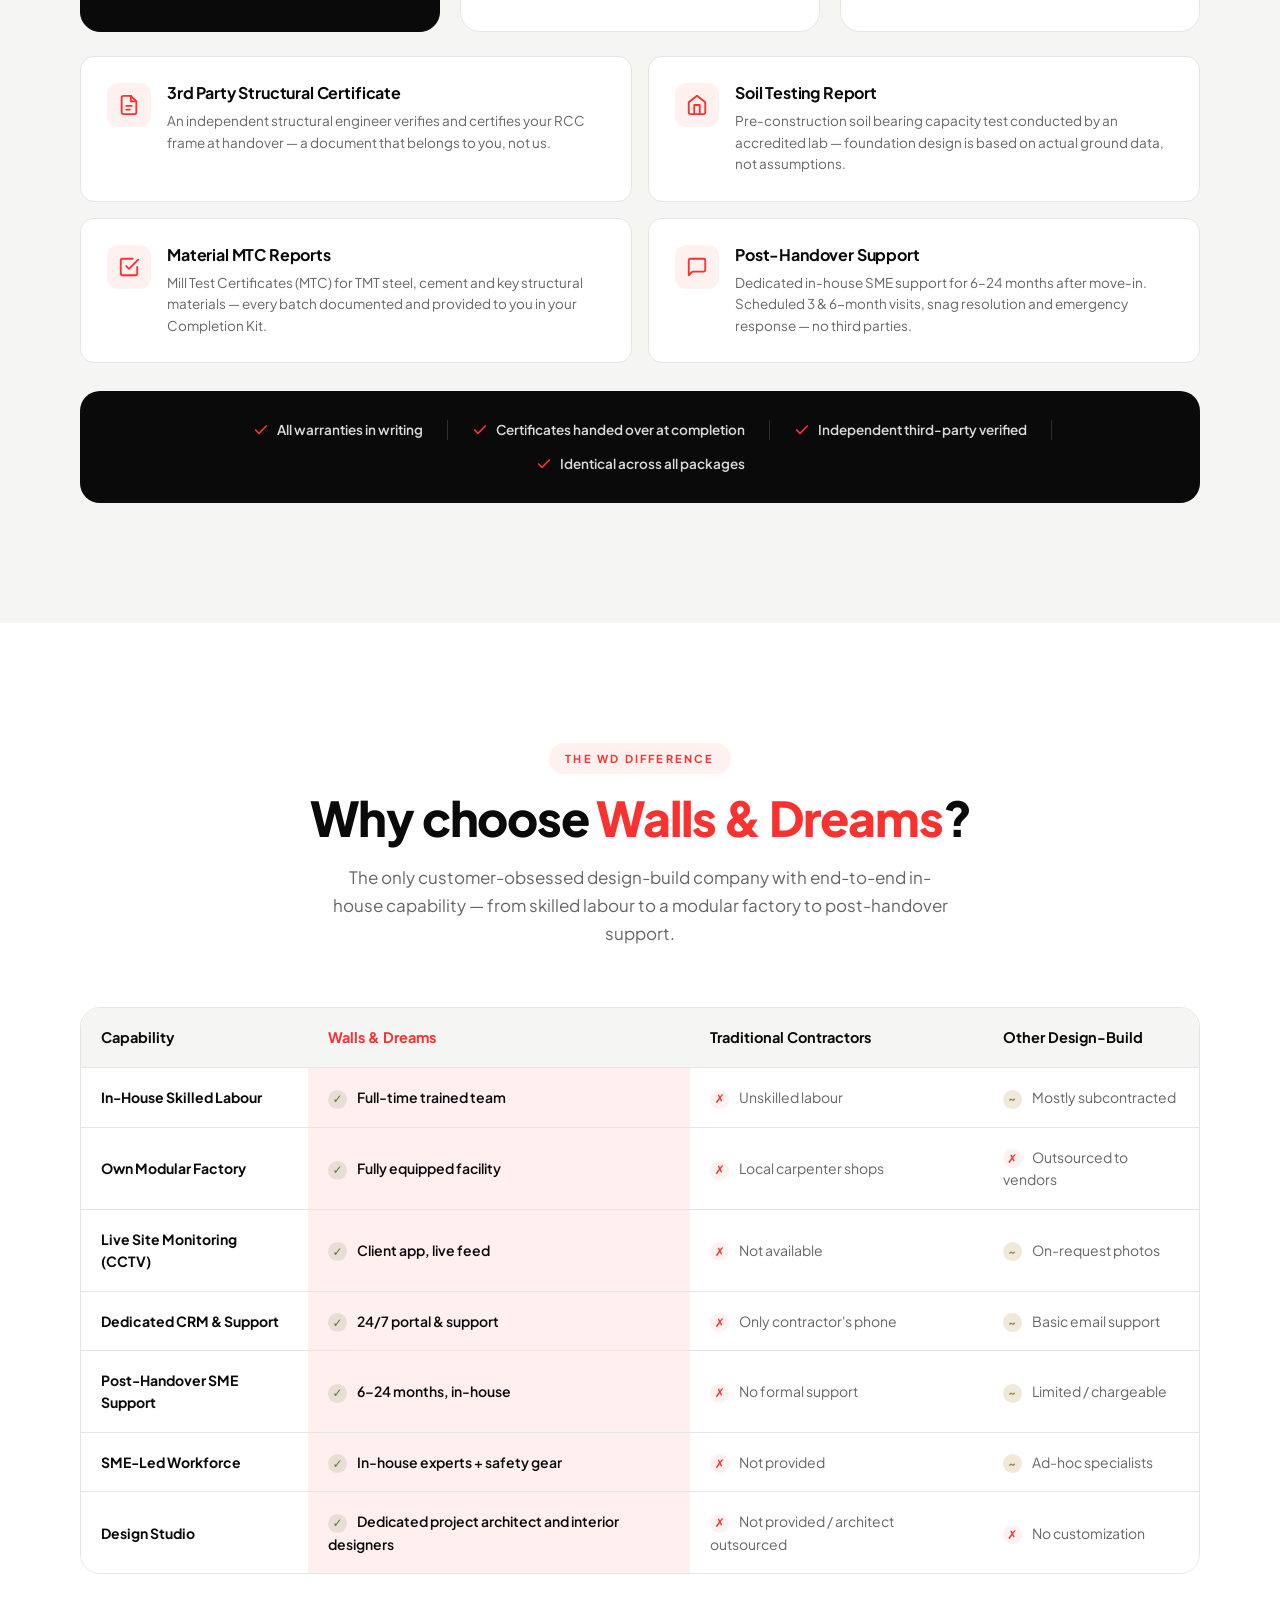
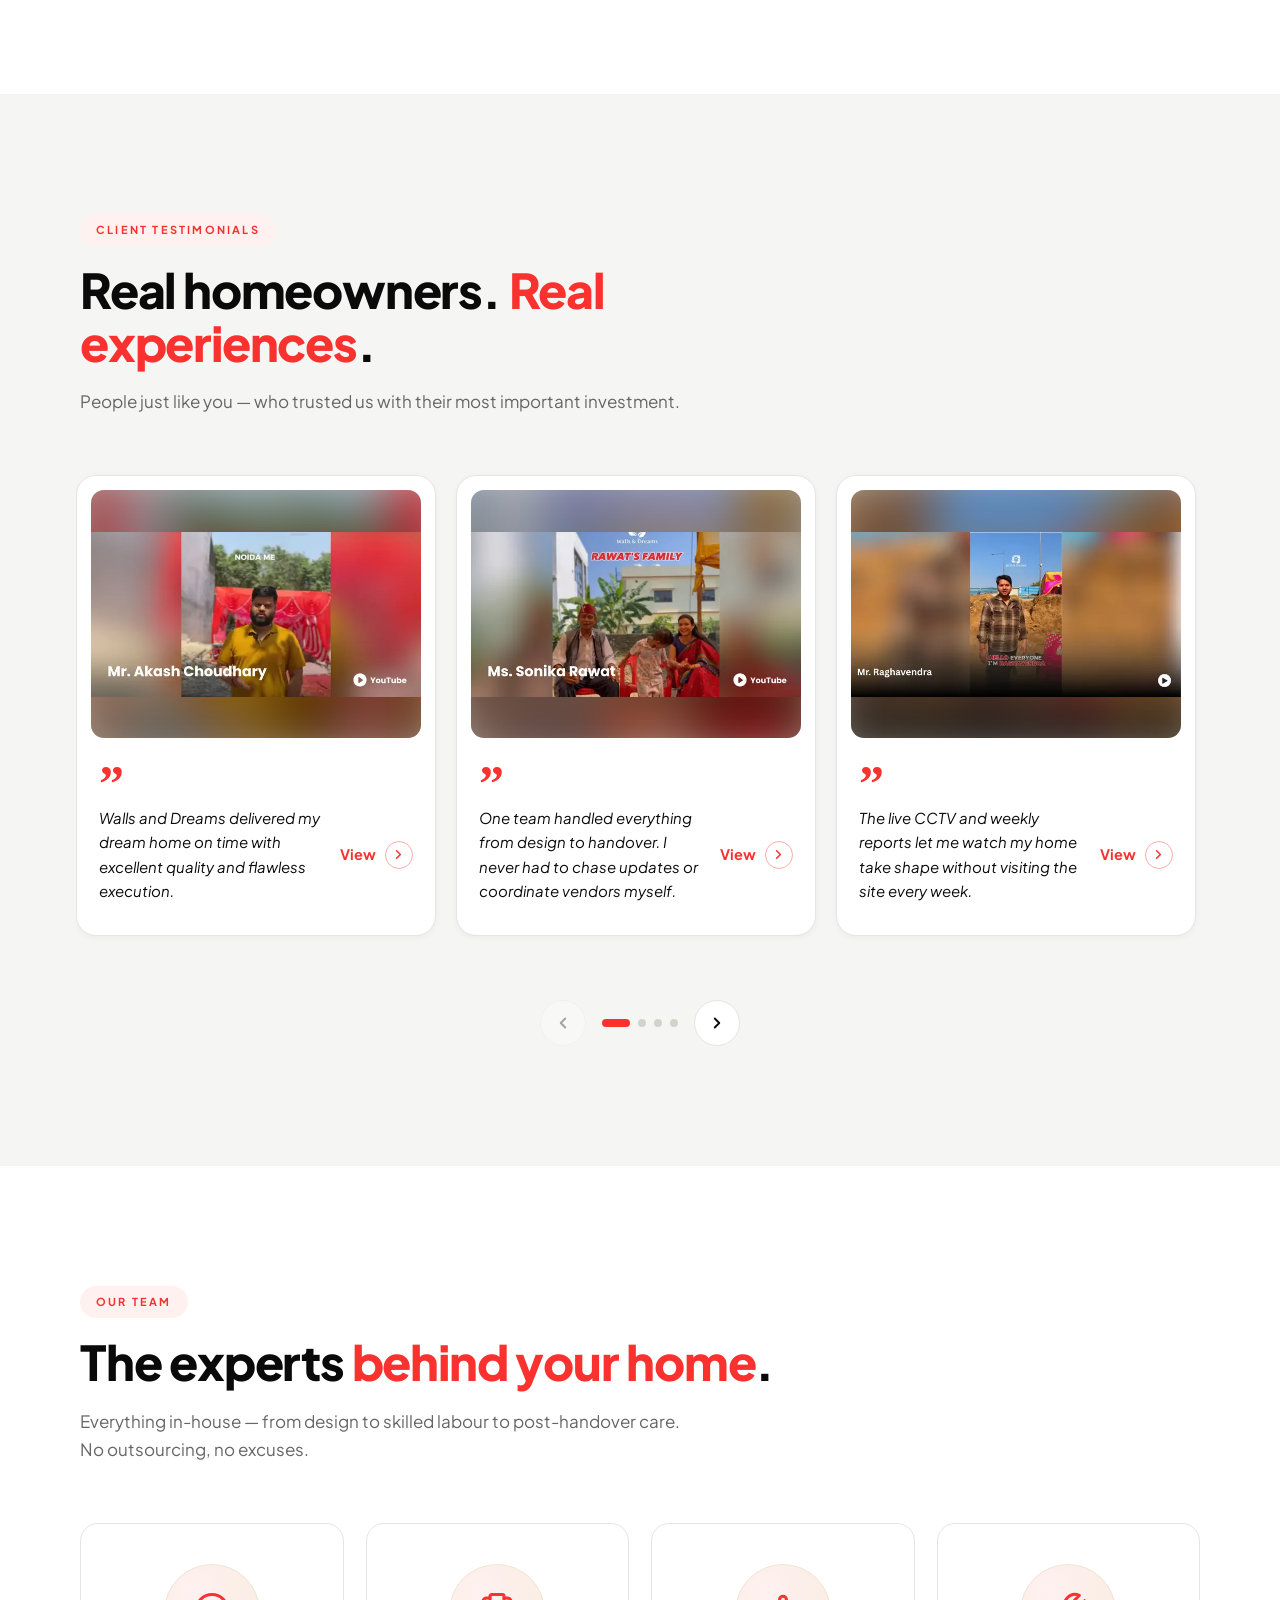
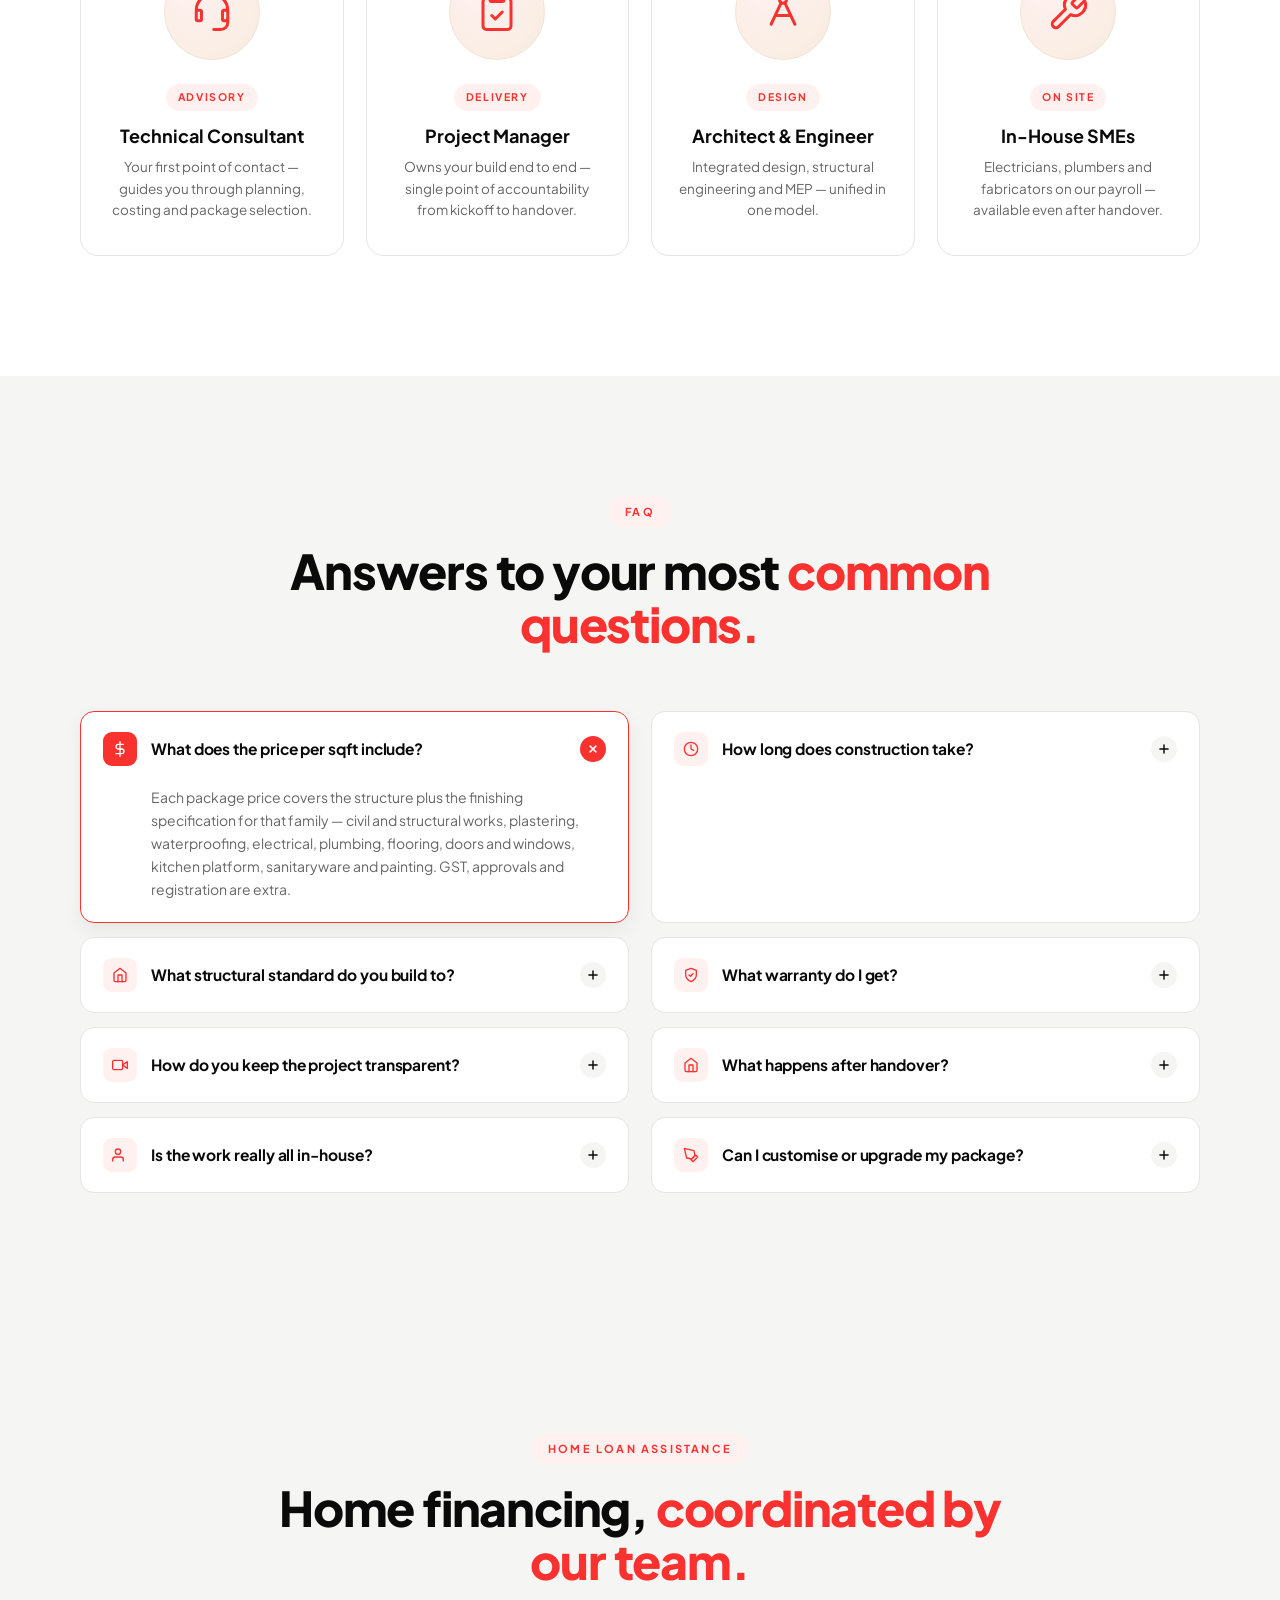
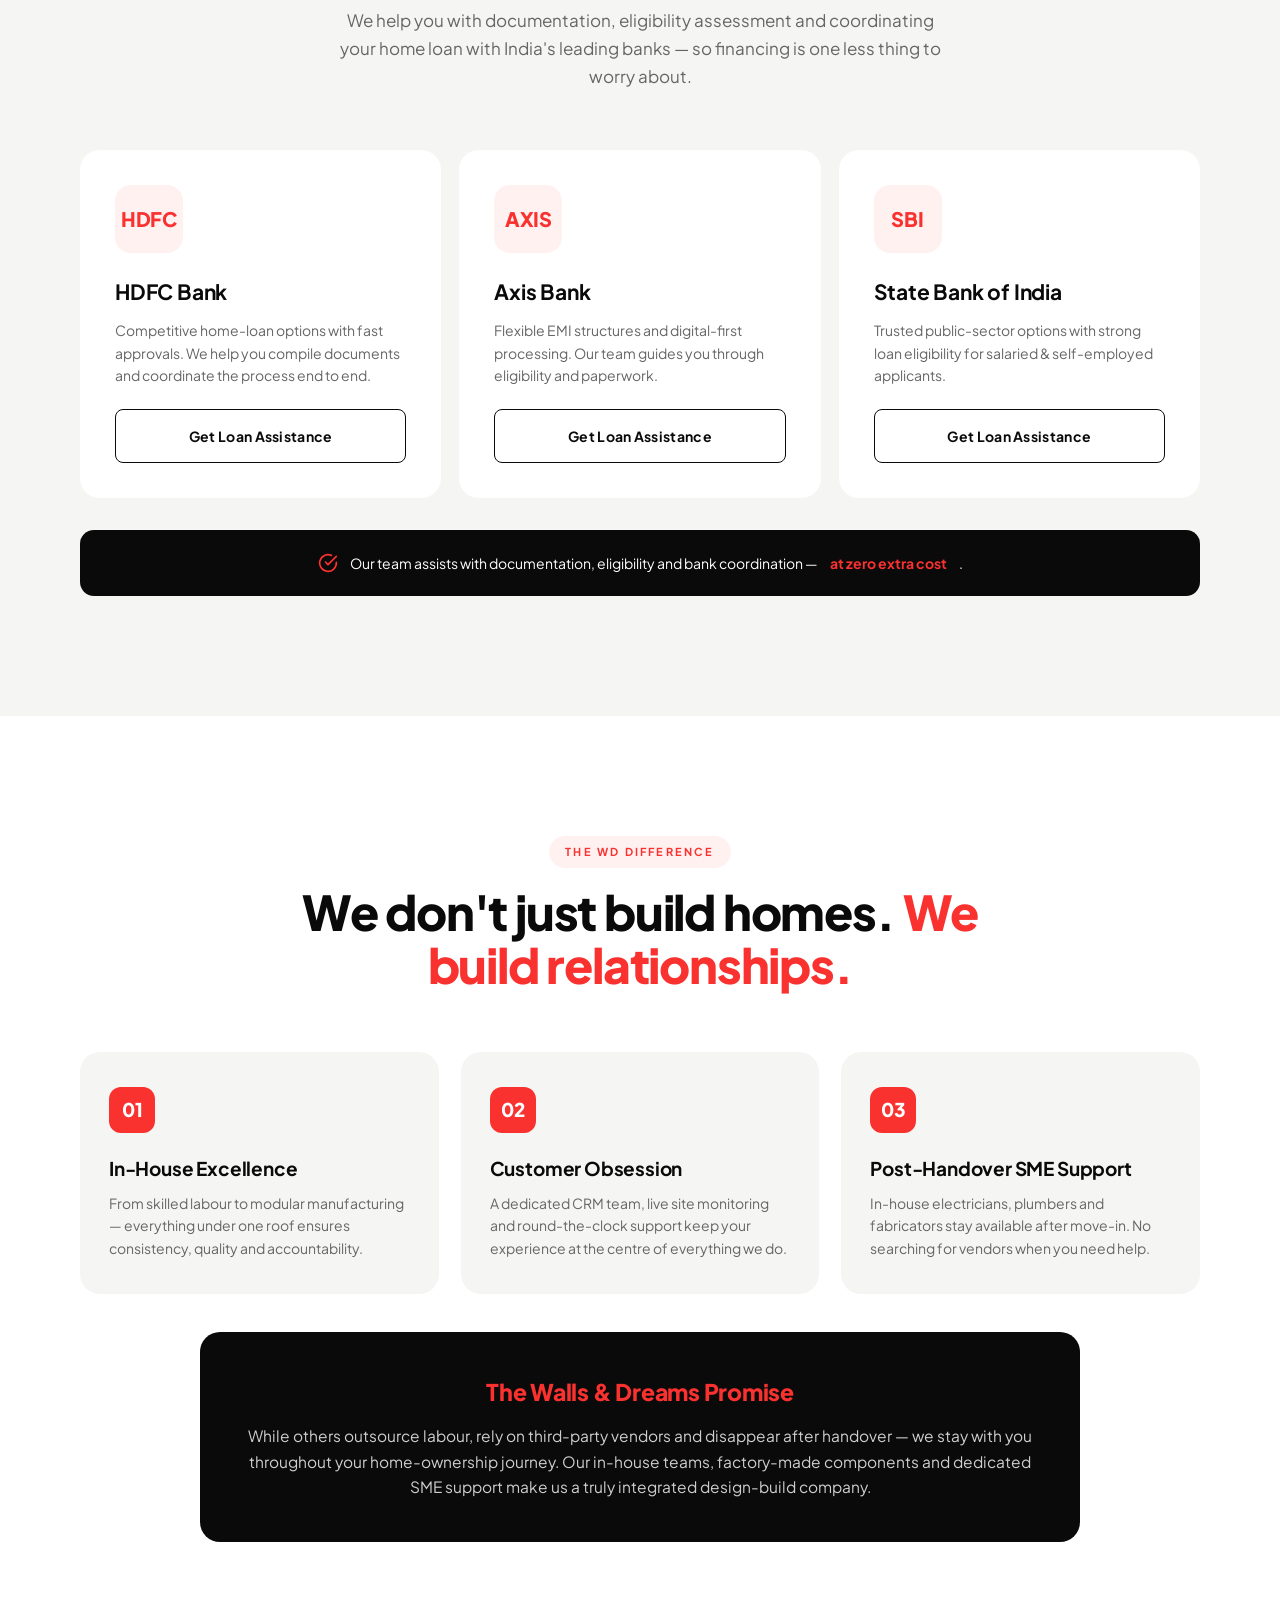
==== commit 68900c54: "Images: WebP set at display size for the hero, Beyond, testimonial and package photos Generated by w" ====
--- a/index.html
+++ b/index.html
@@ -671,8 +671,8 @@
         <article class="beyond-card" data-animate>
           <div class="beyond-card-visual beyond-card-visual--commercial">
             <div class="beyond-card-slides" data-slides>
-              <img class="beyond-card-photo is-active" src="images/beyond-homes/office-1.png" alt="Commercial office space" loading="lazy" decoding="async">
-              <img class="beyond-card-photo" src="images/beyond-homes/office-2.png" alt="Commercial office interior" loading="lazy" decoding="async">
+              <img class="beyond-card-photo is-active" src="images/beyond-homes/office-1.webp" width="1200" height="675" alt="Commercial office space" loading="lazy" decoding="async">
+              <img class="beyond-card-photo" src="images/beyond-homes/office-2.webp" width="1200" height="675" alt="Commercial office interior" loading="lazy" decoding="async">
             </div>
             <div class="beyond-card-icon-wrap">
               <svg width="36" height="36" viewBox="0 0 24 24" fill="none" stroke="currentColor" stroke-width="1.6" stroke-linecap="round" stroke-linejoin="round" aria-hidden="true">
@@ -699,8 +699,8 @@
         <article class="beyond-card beyond-card--dark" data-animate>
           <div class="beyond-card-visual beyond-card-visual--warehouse">
             <div class="beyond-card-slides" data-slides>
-              <img class="beyond-card-photo is-active" src="images/beyond-homes/commercial-1.png" alt="Industrial warehouse interior" loading="lazy" decoding="async">
-              <img class="beyond-card-photo" src="images/beyond-homes/commercial-2.png" alt="Industrial warehouse building" loading="lazy" decoding="async">
+              <img class="beyond-card-photo is-active" src="images/beyond-homes/commercial-1.webp" width="1200" height="675" alt="Industrial warehouse interior" loading="lazy" decoding="async">
+              <img class="beyond-card-photo" src="images/beyond-homes/commercial-2.webp" width="1200" height="675" alt="Industrial warehouse building" loading="lazy" decoding="async">
             </div>
             <div class="beyond-card-icon-wrap beyond-card-icon-wrap--light">
               <svg width="36" height="36" viewBox="0 0 24 24" fill="none" stroke="currentColor" stroke-width="1.6" stroke-linecap="round" stroke-linejoin="round" aria-hidden="true">
@@ -727,8 +727,8 @@
         <article class="beyond-card" data-animate>
           <div class="beyond-card-visual beyond-card-visual--farm">
             <div class="beyond-card-slides" data-slides>
-              <img class="beyond-card-photo is-active" src="images/beyond-homes/farmhouse-1.png" alt="Farmhouse retreat" loading="lazy" decoding="async">
-              <img class="beyond-card-photo" src="images/beyond-homes/farmhouse-2.png" alt="Weekend home villa" loading="lazy" decoding="async">
+              <img class="beyond-card-photo is-active" src="images/beyond-homes/farmhouse-1.webp" width="1200" height="675" alt="Farmhouse retreat" loading="lazy" decoding="async">
+              <img class="beyond-card-photo" src="images/beyond-homes/farmhouse-2.webp" width="1200" height="675" alt="Weekend home villa" loading="lazy" decoding="async">
             </div>
             <div class="beyond-card-icon-wrap">
               <svg width="36" height="36" viewBox="0 0 24 24" fill="none" stroke="currentColor" stroke-width="1.6" stroke-linecap="round" stroke-linejoin="round" aria-hidden="true">
@@ -1310,8 +1310,8 @@
 
         <article class="tm-card" data-animate>
           <a class="tm-thumb" href="#" aria-label="Watch client video testimonial">
-            <span class="tm-thumb-bg" style="background-image:url('images/testimonials-clients-yt/client-1.png')"></span>
-            <img class="tm-thumb-img" src="images/testimonials-clients-yt/client-1.png" alt="Walls and Dreams client video testimonial" loading="lazy">
+            <span class="tm-thumb-bg" style="background-image:url('images/testimonials-clients-yt/client-1.webp')"></span>
+            <img class="tm-thumb-img" src="images/testimonials-clients-yt/client-1.webp" width="640" height="320" alt="Walls and Dreams client video testimonial" loading="lazy">
           </a>
           <div class="tm-body">
             <span class="tm-mark">&rdquo;</span>
@@ -1324,8 +1324,8 @@
 
         <article class="tm-card" data-animate>
           <a class="tm-thumb" href="#" aria-label="Watch client video testimonial">
-            <span class="tm-thumb-bg" style="background-image:url('images/testimonials-clients-yt/client-2.png')"></span>
-            <img class="tm-thumb-img" src="images/testimonials-clients-yt/client-2.png" alt="Walls and Dreams client video testimonial" loading="lazy">
+            <span class="tm-thumb-bg" style="background-image:url('images/testimonials-clients-yt/client-2.webp')"></span>
+            <img class="tm-thumb-img" src="images/testimonials-clients-yt/client-2.webp" width="640" height="320" alt="Walls and Dreams client video testimonial" loading="lazy">
           </a>
           <div class="tm-body">
             <span class="tm-mark">&rdquo;</span>
@@ -1338,8 +1338,8 @@
 
         <article class="tm-card" data-animate>
           <a class="tm-thumb" href="#" aria-label="Watch client video testimonial">
-            <span class="tm-thumb-bg" style="background-image:url('images/testimonials-clients-yt/client-3.png')"></span>
-            <img class="tm-thumb-img" src="images/testimonials-clients-yt/client-3.png" alt="Walls and Dreams client video testimonial" loading="lazy">
+            <span class="tm-thumb-bg" style="background-image:url('images/testimonials-clients-yt/client-3.webp')"></span>
+            <img class="tm-thumb-img" src="images/testimonials-clients-yt/client-3.webp" width="640" height="320" alt="Walls and Dreams client video testimonial" loading="lazy">
           </a>
           <div class="tm-body">
             <span class="tm-mark">&rdquo;</span>
@@ -1352,8 +1352,8 @@
 
         <article class="tm-card" data-animate>
           <a class="tm-thumb" href="#" aria-label="Watch client video testimonial">
-            <span class="tm-thumb-bg" style="background-image:url('images/testimonials-clients-yt/client-4.png')"></span>
-            <img class="tm-thumb-img" src="images/testimonials-clients-yt/client-4.png" alt="Walls and Dreams client video testimonial" loading="lazy">
+            <span class="tm-thumb-bg" style="background-image:url('images/testimonials-clients-yt/client-4.webp')"></span>
+            <img class="tm-thumb-img" src="images/testimonials-clients-yt/client-4.webp" width="640" height="320" alt="Walls and Dreams client video testimonial" loading="lazy">
           </a>
           <div class="tm-body">
             <span class="tm-mark">&rdquo;</span>
@@ -1367,7 +1367,7 @@
         <article class="tm-card" data-animate>
           <a class="tm-thumb" href="#" aria-label="Watch client video testimonial">
             <span class="tm-thumb-bg" style="background-image:url('images/testimonials-clients-yt/client-5.webp')"></span>
-            <img class="tm-thumb-img" src="images/testimonials-clients-yt/client-5.webp" alt="Walls and Dreams client video testimonial" loading="lazy">
+            <img class="tm-thumb-img" src="images/testimonials-clients-yt/client-5.webp" width="640" height="320" alt="Walls and Dreams client video testimonial" loading="lazy">
           </a>
           <div class="tm-body">
             <span class="tm-mark">&rdquo;</span>
@@ -1381,7 +1381,7 @@
         <article class="tm-card" data-animate>
           <a class="tm-thumb" href="#" aria-label="Watch client video testimonial">
             <span class="tm-thumb-bg" style="background-image:url('images/testimonials-clients-yt/client-6.webp')"></span>
-            <img class="tm-thumb-img" src="images/testimonials-clients-yt/client-6.webp" alt="Walls and Dreams client video testimonial" loading="lazy">
+            <img class="tm-thumb-img" src="images/testimonials-clients-yt/client-6.webp" width="640" height="320" alt="Walls and Dreams client video testimonial" loading="lazy">
           </a>
           <div class="tm-body">
             <span class="tm-mark">&rdquo;</span>
@@ -1395,7 +1395,7 @@
         <article class="tm-card" data-animate>
           <a class="tm-thumb" href="#" aria-label="Watch client video testimonial">
             <span class="tm-thumb-bg" style="background-image:url('images/testimonials-clients-yt/client-7.webp')"></span>
-            <img class="tm-thumb-img" src="images/testimonials-clients-yt/client-7.webp" alt="Walls and Dreams client video testimonial" loading="lazy">
+            <img class="tm-thumb-img" src="images/testimonials-clients-yt/client-7.webp" width="640" height="320" alt="Walls and Dreams client video testimonial" loading="lazy">
           </a>
           <div class="tm-body">
             <span class="tm-mark">&rdquo;</span>
@@ -1408,8 +1408,8 @@
 
         <article class="tm-card" data-animate>
           <a class="tm-thumb" href="#" aria-label="Watch client video testimonial">
-            <span class="tm-thumb-bg" style="background-image:url('images/testimonials-clients-yt/client-8.png')"></span>
-            <img class="tm-thumb-img" src="images/testimonials-clients-yt/client-8.png" alt="Walls and Dreams client video testimonial" loading="lazy">
+            <span class="tm-thumb-bg" style="background-image:url('images/testimonials-clients-yt/client-8.webp')"></span>
+            <img class="tm-thumb-img" src="images/testimonials-clients-yt/client-8.webp" width="640" height="320" alt="Walls and Dreams client video testimonial" loading="lazy">
           </a>
           <div class="tm-body">
             <span class="tm-mark">&rdquo;</span>
@@ -1422,8 +1422,8 @@
 
         <article class="tm-card" data-animate>
           <a class="tm-thumb" href="#" aria-label="Watch client video testimonial">
-            <span class="tm-thumb-bg" style="background-image:url('images/testimonials-clients-yt/client-9.png')"></span>
-            <img class="tm-thumb-img" src="images/testimonials-clients-yt/client-9.png" alt="Walls and Dreams client video testimonial" loading="lazy">
+            <span class="tm-thumb-bg" style="background-image:url('images/testimonials-clients-yt/client-9.webp')"></span>
+            <img class="tm-thumb-img" src="images/testimonials-clients-yt/client-9.webp" width="640" height="320" alt="Walls and Dreams client video testimonial" loading="lazy">
           </a>
           <div class="tm-body">
             <span class="tm-mark">&rdquo;</span>
@@ -1436,8 +1436,8 @@
 
         <article class="tm-card" data-animate>
           <a class="tm-thumb" href="#" aria-label="Watch client video testimonial">
-            <span class="tm-thumb-bg" style="background-image:url('images/testimonials-clients-yt/client-10.png')"></span>
-            <img class="tm-thumb-img" src="images/testimonials-clients-yt/client-10.png" alt="Walls and Dreams client video testimonial" loading="lazy">
+            <span class="tm-thumb-bg" style="background-image:url('images/testimonials-clients-yt/client-10.webp')"></span>
+            <img class="tm-thumb-img" src="images/testimonials-clients-yt/client-10.webp" width="640" height="320" alt="Walls and Dreams client video testimonial" loading="lazy">
           </a>
           <div class="tm-body">
             <span class="tm-mark">&rdquo;</span>
@@ -1450,8 +1450,8 @@
 
         <article class="tm-card" data-animate>
           <a class="tm-thumb" href="#" aria-label="Watch client video testimonial">
-            <span class="tm-thumb-bg" style="background-image:url('images/testimonials-clients-yt/client-11.png')"></span>
-            <img class="tm-thumb-img" src="images/testimonials-clients-yt/client-11.png" alt="Walls and Dreams client video testimonial" loading="lazy">
+            <span class="tm-thumb-bg" style="background-image:url('images/testimonials-clients-yt/client-11.webp')"></span>
+            <img class="tm-thumb-img" src="images/testimonials-clients-yt/client-11.webp" width="640" height="320" alt="Walls and Dreams client video testimonial" loading="lazy">
           </a>
           <div class="tm-body">
             <span class="tm-mark">&rdquo;</span>
--- a/css/style.css
+++ b/css/style.css
@@ -599,7 +599,7 @@
   background: var(--ink);
   color: #fff;
   border-color: var(--ink);
-  background-image: url('https://images.unsplash.com/photo-1564013799919-ab600027ffc6?w=900&h=900&fit=crop');
+  background-image: url("../images/stats/quality-framework.webp");
   background-size: cover;
   background-position: center;
   position: relative;
@@ -1604,10 +1604,10 @@
 .pkg-card--blue-premium { --pk-accent: #9cc2ff; --pk-dark: #0a1740; }
 .pkg-card--beige        { --pk-accent: #e6d2b0; --pk-dark: #342a22; }
 .pkg-card--black        { --pk-accent: #e8433f; --pk-dark: #0e0e0e; }
-.pkg-card--blue .pkg-media         { background-image: url("../images/packages/cover-atmos-blue-basic.jpg"); }
-.pkg-card--blue-premium .pkg-media { background-image: url("../images/packages/cover-atmos-blue-advance.jpg"); }
-.pkg-card--beige .pkg-media        { background-image: url("../images/packages/cover-avenue-beige.jpg"); }
-.pkg-card--black .pkg-media        { background-image: url("../images/packages/cover-ambience-black.jpg"); }
+.pkg-card--blue .pkg-media         { background-image: url("../images/packages/cover-atmos-blue-basic.webp"); }
+.pkg-card--blue-premium .pkg-media { background-image: url("../images/packages/cover-atmos-blue-advance.webp"); }
+.pkg-card--beige .pkg-media        { background-image: url("../images/packages/cover-avenue-beige.webp"); }
+.pkg-card--black .pkg-media        { background-image: url("../images/packages/cover-ambience-black.webp"); }
 .pkg-card {
   position: relative;
   isolation: isolate;
